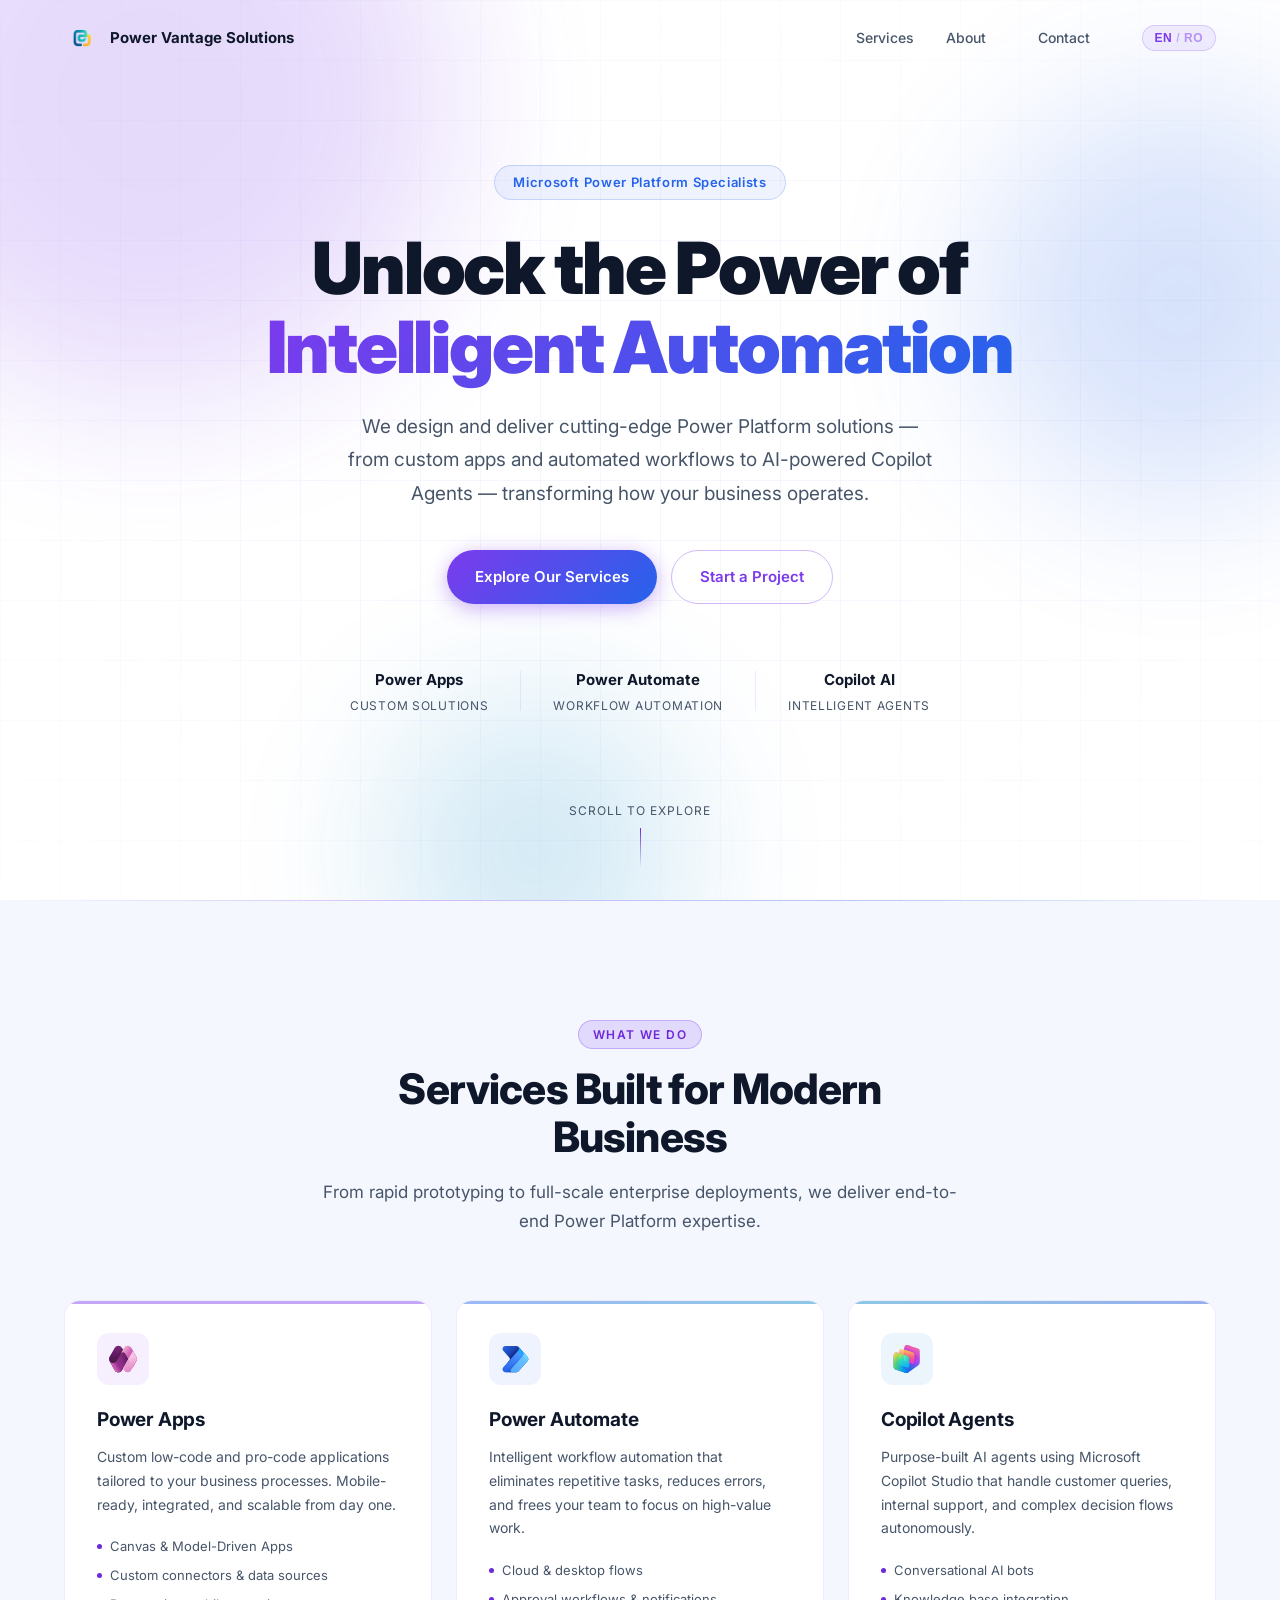
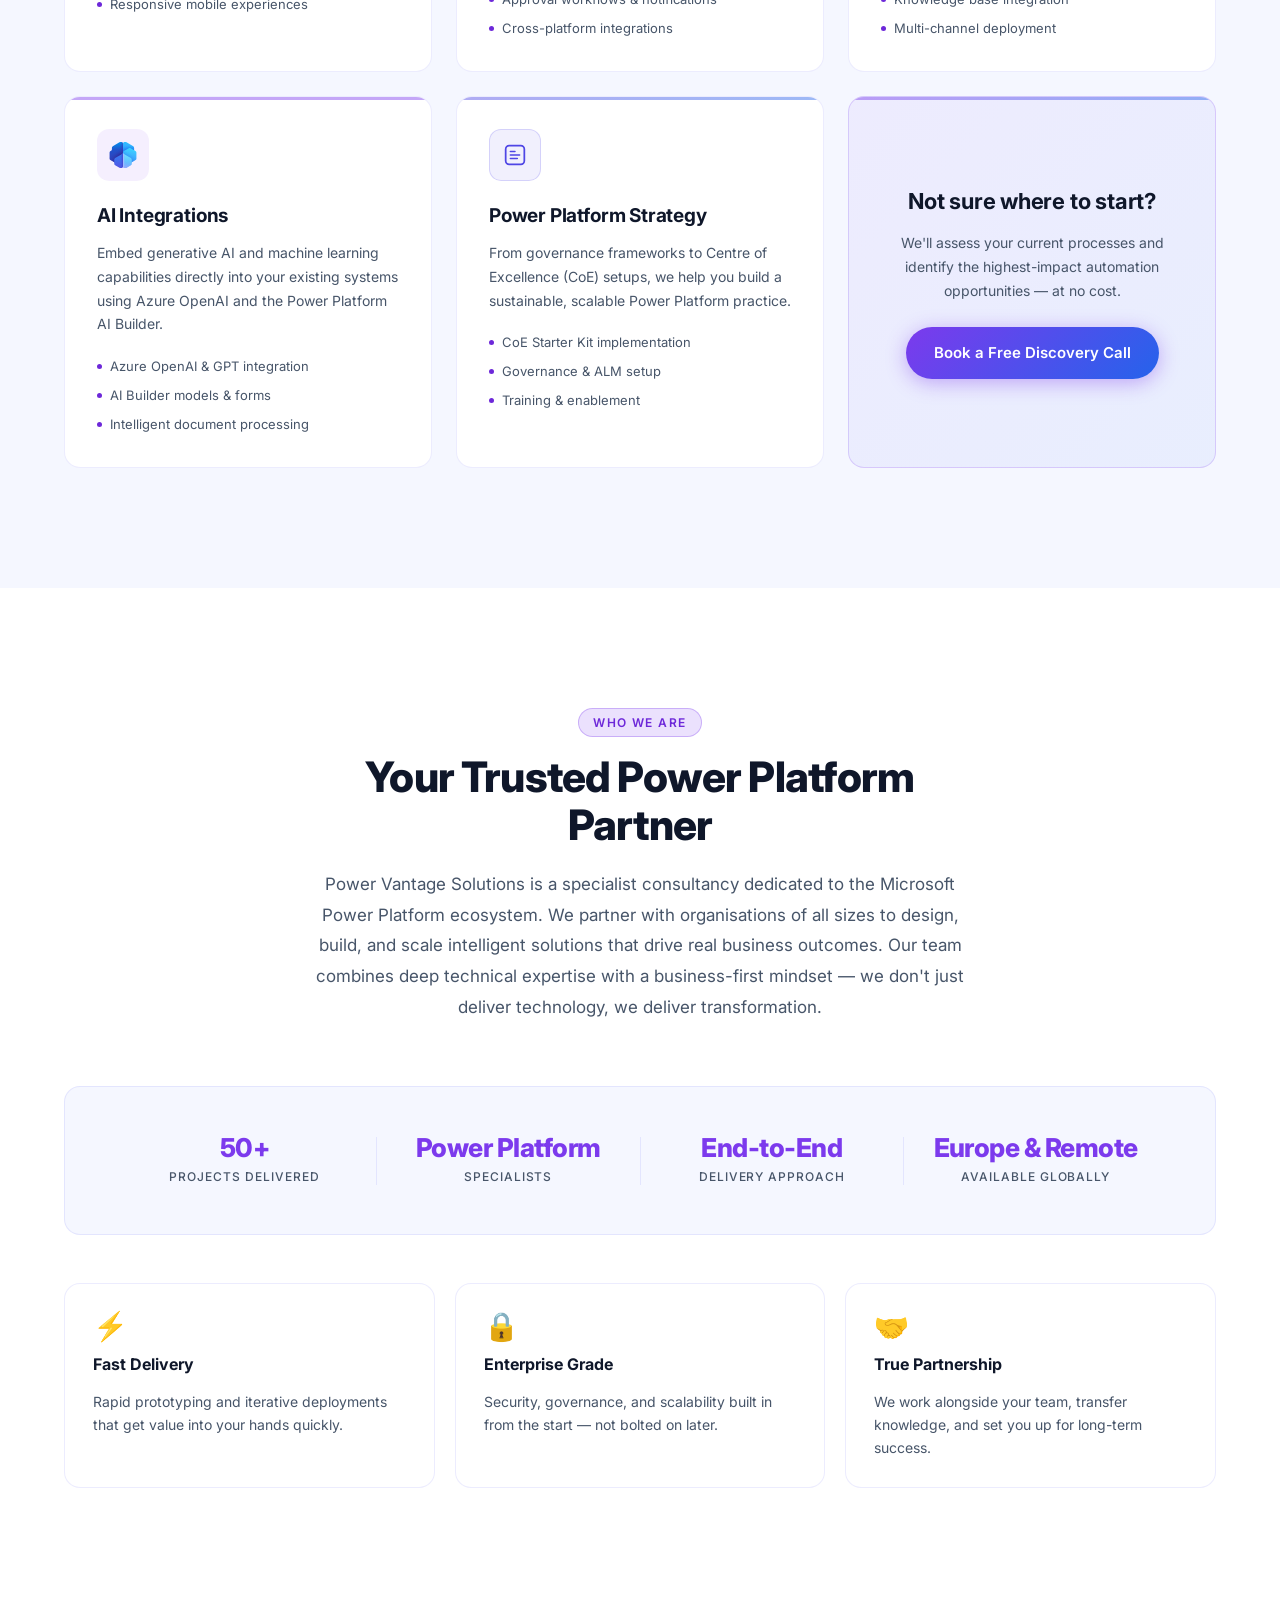
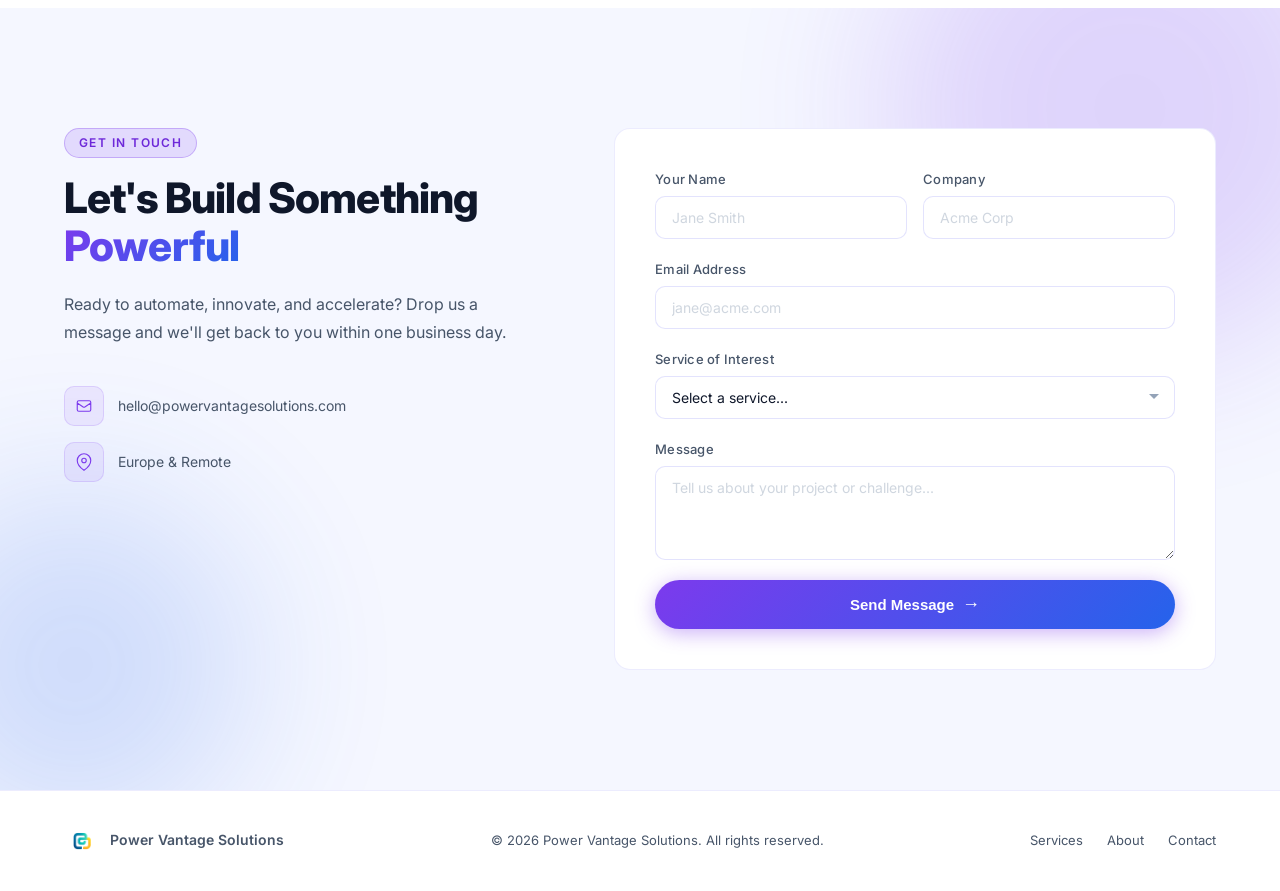
==== index.html @ 41fd384f "SEO Phase 2: Open Graph/Twitter cards, sitemap, robots.txt, security headers - Rewrite <title> to in" ====
<!DOCTYPE html>
<html lang="en">
<head>
  <meta charset="UTF-8" />
  <meta name="viewport" content="width=device-width, initial-scale=1.0" />
  <title>Power Vantage Solutions — Microsoft Power Platform Consultancy</title>
  <meta name="description" content="Power Vantage Solutions is a Microsoft Power Platform consultancy building custom Power Apps, Power Automate workflows, and Copilot Studio AI agents for businesses across Europe and remotely." />
  <link rel="canonical" href="https://powervantagesolutions.com/" />

  <link rel="icon" href="/favicon.ico" sizes="any" />
  <link rel="apple-touch-icon" href="/apple-touch-icon.png" />

  <meta property="og:type" content="website" />
  <meta property="og:site_name" content="Power Vantage Solutions" />
  <meta property="og:url" content="https://powervantagesolutions.com/" />
  <meta property="og:title" content="Power Vantage Solutions — Microsoft Power Platform Consultancy" />
  <meta property="og:description" content="We design and deliver cutting-edge Power Platform solutions — from custom apps and automated workflows to AI-powered Copilot Agents — transforming how your business operates." />
  <meta property="og:image" content="https://powervantagesolutions.com/og-image.png" />
  <meta property="og:image:width" content="512" />
  <meta property="og:image:height" content="512" />
  <meta property="og:locale" content="en_US" />

  <meta name="twitter:card" content="summary" />
  <meta name="twitter:title" content="Power Vantage Solutions — Microsoft Power Platform Consultancy" />
  <meta name="twitter:description" content="We design and deliver cutting-edge Power Platform solutions — from custom apps and automated workflows to AI-powered Copilot Agents — transforming how your business operates." />
  <meta name="twitter:image" content="https://powervantagesolutions.com/og-image.png" />

  <link rel="preconnect" href="https://fonts.googleapis.com" />
  <link rel="preconnect" href="https://fonts.gstatic.com" crossorigin />
  <link href="https://fonts.googleapis.com/css2?family=Inter:wght@400;500;600;700;800;900&display=swap" rel="stylesheet" />
  <link rel="stylesheet" href="style.css?v=3" />

  <script type="application/ld+json">
  {
    "@context": "https://schema.org",
    "@type": "ProfessionalService",
    "name": "Power Vantage Solutions",
    "url": "https://powervantagesolutions.com/",
    "logo": "https://powervantagesolutions.com/logo.png",
    "image": "https://powervantagesolutions.com/logo.png",
    "description": "Power Vantage Solutions is a specialist consultancy dedicated to the Microsoft Power Platform ecosystem, delivering custom Power Apps, Power Automate workflows, Copilot Studio AI agents, and Power Platform governance strategy.",
    "email": "hello@powervantagesolutions.com",
    "areaServed": ["Europe", "Remote"],
    "makesOffer": [
      { "@type": "Offer", "itemOffered": { "@type": "Service", "name": "Power Apps Development" } },
      { "@type": "Offer", "itemOffered": { "@type": "Service", "name": "Power Automate Workflow Automation" } },
      { "@type": "Offer", "itemOffered": { "@type": "Service", "name": "Copilot Studio AI Agents" } },
      { "@type": "Offer", "itemOffered": { "@type": "Service", "name": "AI Integrations" } },
      { "@type": "Offer", "itemOffered": { "@type": "Service", "name": "Power Platform Strategy & Governance" } }
    ]
  }
  </script>
</head>
<body>

  <!-- NAV -->
  <nav class="nav" id="nav">
    <div class="nav-inner">
      <a href="#hero" class="nav-logo">
        <img src="logo.png" alt="Power Vantage Solutions logo" class="nav-logo-img" />
        <span class="logo-text">Power Vantage Solutions</span>
      </a>
      <ul class="nav-links">
        <li><a href="#services" data-i18n="nav.services">Services</a></li>
        <li><a href="#about" data-i18n="nav.about">About</a></li>
        <li><a href="#contact" class="btn btn-sm" data-i18n="nav.contact">Contact</a></li>
        <li>
          <button class="lang-toggle" id="langToggle" onclick="toggleLang()" aria-label="Switch language">
            <span class="lang-active" id="langLabel">EN</span>
            <span class="lang-sep">/</span>
            <span class="lang-other" id="langOther">RO</span>
          </button>
        </li>
      </ul>
      <div class="nav-right-mobile">
        <button class="lang-toggle lang-toggle--mobile" onclick="toggleLang()" aria-label="Switch language">
          <span id="langLabelMobile">EN</span>
        </button>
        <button class="nav-toggle" aria-label="Toggle menu" onclick="toggleMenu()">
          <span></span><span></span><span></span>
        </button>
      </div>
    </div>
    <div class="nav-mobile" id="navMobile">
      <a href="#services" onclick="closeMenu()" data-i18n="nav.services">Services</a>
      <a href="#about" onclick="closeMenu()" data-i18n="nav.about">About</a>
      <a href="#contact" onclick="closeMenu()" data-i18n="nav.contactLong">Get in Touch</a>
    </div>
  </nav>

  <!-- HERO -->
  <section class="hero" id="hero">
    <div class="hero-bg">
      <div class="orb orb-1"></div>
      <div class="orb orb-2"></div>
      <div class="orb orb-3"></div>
      <div class="grid-overlay"></div>
    </div>
    <div class="container hero-content">
      <div class="hero-badge" data-i18n="hero.badge">Microsoft Power Platform Specialists</div>
      <h1 class="hero-title">
        <span data-i18n="hero.title1">Unlock the Power of</span><br />
        <span class="gradient-text" aria-hidden="true" data-i18n="hero.title2">Intelligent Automation</span><span class="sr-only" data-i18n="hero.title2">Intelligent Automation</span>
      </h1>
      <p class="hero-sub" data-i18n="hero.sub">
        We design and deliver cutting-edge Power Platform solutions — from custom apps and automated workflows
        to AI-powered Copilot Agents — transforming how your business operates.
      </p>
      <div class="hero-cta">
        <a href="#services" class="btn btn-primary" data-i18n="hero.cta1">Explore Our Services</a>
        <a href="#contact" class="btn btn-outline" data-i18n="hero.cta2">Start a Project</a>
      </div>
      <div class="hero-stats">
        <div class="stat">
          <span class="stat-num">Power Apps</span>
          <span class="stat-label" data-i18n="hero.stat1">Custom Solutions</span>
        </div>
        <div class="stat-divider"></div>
        <div class="stat">
          <span class="stat-num">Power Automate</span>
          <span class="stat-label" data-i18n="hero.stat2">Workflow Automation</span>
        </div>
        <div class="stat-divider"></div>
        <div class="stat">
          <span class="stat-num">Copilot AI</span>
          <span class="stat-label" data-i18n="hero.stat3">Intelligent Agents</span>
        </div>
      </div>
    </div>
    <div class="hero-scroll-hint">
      <span data-i18n="hero.scroll">Scroll to explore</span>
      <div class="scroll-arrow"></div>
    </div>
  </section>

  <!-- SERVICES -->
  <section class="services" id="services">
    <div class="container">
      <div class="section-header">
        <span class="section-tag" data-i18n="services.tag">What We Do</span>
        <h2 class="section-title" data-i18n="services.title">Services Built for Modern Business</h2>
        <p class="section-sub" data-i18n="services.sub">From rapid prototyping to full-scale enterprise deployments, we deliver end-to-end Power Platform expertise.</p>
      </div>
      <div class="services-grid">

        <div class="service-card" data-color="purple">
          <div class="card-icon card-icon--ms">
            <svg width="96" height="96" viewBox="0 0 96 96" fill="none" xmlns="http://www.w3.org/2000/svg"><g clip-path="url(#cp0_pa)"><g clip-path="url(#cp1_pa)"><path d="M44.1553 9.77196L62.9254 42.6196C64.8305 45.9536 64.8305 50.0464 62.9254 53.3804L44.1553 86.228C38.7808 95.6334 25.219 95.6335 19.8445 86.228L2.2525 55.4421C-0.382637 50.8306 -0.382645 45.1694 2.25249 40.5579L19.8445 9.77196C25.219 0.366551 38.7808 0.366549 44.1553 9.77196Z" fill="url(#pg0_pa)"/><path d="M44.1553 9.77196L62.9254 42.6196C64.8305 45.9536 64.8305 50.0464 62.9254 53.3804L44.1553 86.228C38.7808 95.6334 25.219 95.6335 19.8445 86.228L2.2525 55.4421C-0.382637 50.8306 -0.382645 45.1694 2.25249 40.5579L19.8445 9.77196C25.219 0.366551 38.7808 0.366549 44.1553 9.77196Z" fill="url(#pg1_pa)"/><path d="M65.9999 48L44.1553 86.228C38.7808 95.6334 25.219 95.6334 19.8445 86.228L1.99988 55C7.30568 64.2852 20.6941 64.2852 25.9999 55L47.9999 16.5L65.9999 48Z" fill="url(#pg2_pa)"/><path d="M65.9999 48L44.1553 86.228C38.7808 95.6334 25.219 95.6334 19.8445 86.228L1.99988 55C7.30568 64.2852 20.6941 64.2852 25.9999 55L47.9999 16.5L65.9999 48Z" fill="url(#pg3_pa)"/><path d="M54.9458 28.6554L81.9999 76L93.3881 56.0705C96.2458 51.0696 96.2458 44.9304 93.3881 39.9295L76.1553 9.77196C70.7808 0.366554 57.219 0.366554 51.8445 9.77197L41.0539 28.6554C44.1251 23.2809 51.8747 23.2809 54.9458 28.6554Z" fill="url(#pg4_pa)"/><path d="M54.9458 28.6554L81.9999 76L93.3881 56.0705C96.2458 51.0696 96.2458 44.9304 93.3881 39.9295L76.1553 9.77196C70.7808 0.366554 57.219 0.366554 51.8445 9.77197L41.0539 28.6554C44.1251 23.2809 51.8747 23.2809 54.9458 28.6554Z" fill="url(#pg5_pa)"/><path d="M79.7318 23.9691L47.9999 79.5L51.8445 86.228C57.219 95.6334 70.7808 95.6335 76.1553 86.228L94.0308 54.9459C96.4902 50.6419 96.4902 45.3581 94.0308 41.0541L79.7318 16.0309C81.1372 18.4903 81.1372 21.5096 79.7318 23.9691Z" fill="url(#pg6_pa)"/><path d="M51.8445 86.228L47.9999 79.5L65.9999 48L81.9999 76L76.1553 86.228C70.7808 95.6334 57.219 95.6334 51.8445 86.228Z" fill="url(#pg7_pa)"/></g></g><defs><linearGradient id="pg0_pa" x1="15.9999" y1="60.5" x2="27.9994" y2="5.00001" gradientUnits="userSpaceOnUse"><stop stop-color="#520B56"/><stop offset="1" stop-color="#742774"/></linearGradient><radialGradient id="pg1_pa" cx="0" cy="0" r="1" gradientUnits="userSpaceOnUse" gradientTransform="translate(31.4999 8.00002) rotate(123.811) scale(65.5935 20.3157)"><stop offset="0.512391" stop-color="#4C1E4C" stop-opacity="0"/><stop offset="1" stop-color="#4C1E4C"/></radialGradient><linearGradient id="pg2_pa" x1="11.9999" y1="71" x2="59.4999" y2="41.5" gradientUnits="userSpaceOnUse"><stop stop-color="#D467B9"/><stop offset="0.308079" stop-color="#982F90"/><stop offset="1" stop-color="#742774"/></linearGradient><linearGradient id="pg3_pa" x1="43.9999" y1="53.4998" x2="67.5" y2="50.9998" gradientUnits="userSpaceOnUse"><stop stop-color="#742774" stop-opacity="0"/><stop offset="1" stop-color="#520B56"/></linearGradient><linearGradient id="pg4_pa" x1="42.9999" y1="29" x2="82.4999" y2="56" gradientUnits="userSpaceOnUse"><stop stop-color="#E9A1CB"/><stop offset="0.40829" stop-color="#D467B9"/><stop offset="1" stop-color="#BB35A4"/></linearGradient><linearGradient id="pg5_pa" x1="67.4999" y1="23.5" x2="80.9999" y2="26.5" gradientUnits="userSpaceOnUse"><stop stop-color="#E48CC7" stop-opacity="0"/><stop offset="1" stop-color="#BB35A4"/></linearGradient><linearGradient id="pg6_pa" x1="89.2565" y1="77.1621" x2="76.4515" y2="41.3836" gradientUnits="userSpaceOnUse"><stop stop-color="#E48CC7"/><stop offset="1" stop-color="#F7C4E2"/></linearGradient><linearGradient id="pg7_pa" x1="75.1999" y1="77.5801" x2="54.869" y2="32.0777" gradientUnits="userSpaceOnUse"><stop stop-color="#E48CC7" stop-opacity="0"/><stop offset="0.67724" stop-color="#D467B9" stop-opacity="0.5"/><stop offset="1" stop-color="#BB35A4"/></linearGradient><clipPath id="cp0_pa"><rect width="96" height="96" fill="white"/></clipPath><clipPath id="cp1_pa"><rect width="96" height="96" fill="white"/></clipPath></defs></svg>
          </div>
          <h3>Power Apps</h3>
          <p data-i18n="services.apps.desc">Custom low-code and pro-code applications tailored to your business processes. Mobile-ready, integrated, and scalable from day one.</p>
          <ul class="card-features">
            <li data-i18n="services.apps.f1">Canvas &amp; Model-Driven Apps</li>
            <li data-i18n="services.apps.f2">Custom connectors &amp; data sources</li>
            <li data-i18n="services.apps.f3">Responsive mobile experiences</li>
          </ul>
        </div>

        <div class="service-card" data-color="blue">
          <div class="card-icon card-icon--ms">
            <svg width="96" height="96" viewBox="0 0 96 96" fill="none" xmlns="http://www.w3.org/2000/svg"><g clip-path="url(#cp0_paut)"><g clip-path="url(#cp1_paut)"><path d="M52.5093 3C55.3657 3 58.0858 4.22148 59.9834 6.35636L82.6577 31.8649C88.9106 38.8995 85.0005 50.0661 75.7251 51.6632L21.5 61L28.2997 53.3134C30.9819 50.2813 30.9765 45.7235 28.287 42.6979L7.79435 19.6436C2.06189 13.1946 6.63995 3 15.2684 3H52.5093Z" fill="url(#pg0_paut)"/><path d="M15.2684 93C6.63995 93 2.0619 82.8054 7.79436 76.3563L59.0945 18.6436C62.4624 14.8548 62.4624 9.14522 59.0945 5.35636L57 3L91.0945 41.3564C94.4624 45.1453 94.4624 50.8548 91.0945 54.6437L59.9834 89.6436C58.0858 91.7785 55.3657 93 52.5093 93H15.2684Z" fill="url(#pg1_paut)"/><path d="M15.2684 93C6.63995 93 2.0619 82.8054 7.79436 76.3563L59.0945 18.6436C62.4624 14.8548 62.4624 9.14522 59.0945 5.35636L57 3L91.0945 41.3564C94.4624 45.1453 94.4624 50.8548 91.0945 54.6437L59.9834 89.6436C58.0858 91.7785 55.3657 93 52.5093 93H15.2684Z" fill="url(#pg2_paut)"/><path d="M38.3611 93C33.184 93 30.4371 86.8833 33.8766 83.0139L75.0945 36.6436C78.4624 32.8548 78.4624 27.1452 75.0945 23.3563L71 18.75L91.0945 41.3563C94.4624 45.1452 94.4624 50.8547 91.0946 54.6436L59.9834 89.6437C58.0858 91.7785 55.3657 93 52.5093 93H38.3611Z" fill="url(#pg3_paut)"/></g></g><defs><linearGradient id="pg0_paut" x1="48" y1="31.5" x2="14" y2="-2.50001" gradientUnits="userSpaceOnUse"><stop stop-color="#102784"/><stop offset="0.274053" stop-color="#1B44B1"/><stop offset="1" stop-color="#2764E7"/></linearGradient><linearGradient id="pg1_paut" x1="76.5" y1="25" x2="11.5" y2="91.5" gradientUnits="userSpaceOnUse"><stop stop-color="#0FAFFF"/><stop offset="0.177827" stop-color="#4894FE"/><stop offset="1" stop-color="#2764E7"/></linearGradient><linearGradient id="pg2_paut" x1="28.5" y1="72" x2="38.5" y2="83.5" gradientUnits="userSpaceOnUse"><stop stop-color="#2764E7" stop-opacity="0"/><stop offset="1" stop-color="#2052CB"/></linearGradient><linearGradient id="pg3_paut" x1="89" y1="38.5" x2="43" y2="90.5" gradientUnits="userSpaceOnUse"><stop stop-color="#6CE0FF"/><stop offset="0.211723" stop-color="#66C0FF"/><stop offset="1" stop-color="#58AAFE"/></linearGradient><clipPath id="cp0_paut"><rect width="96" height="96" fill="white"/></clipPath><clipPath id="cp1_paut"><rect width="96" height="96" fill="white"/></clipPath></defs></svg>
          </div>
          <h3>Power Automate</h3>
          <p data-i18n="services.automate.desc">Intelligent workflow automation that eliminates repetitive tasks, reduces errors, and frees your team to focus on high-value work.</p>
          <ul class="card-features">
            <li data-i18n="services.automate.f1">Cloud &amp; desktop flows</li>
            <li data-i18n="services.automate.f2">Approval workflows &amp; notifications</li>
            <li data-i18n="services.automate.f3">Cross-platform integrations</li>
          </ul>
        </div>

        <div class="service-card" data-color="teal">
          <div class="card-icon card-icon--ms">
            <svg width="96" height="96" viewBox="0 0 96 96" fill="none" xmlns="http://www.w3.org/2000/svg"><path d="M64.3242 4.77449C52.3121 0.77044 46.3052-1.23042 42.1523 1.76277C38.0001 4.75619 38 11.0874 38 23.7491V33.9991L28.3242 30.7745C16.3121 26.7705 10.3052 24.7696 6.15234 27.7628C1.99998 30.7562 2 37.0874 2 49.7491V67.585C2 74.5417 1.9996 78.0209 3.88672 80.6397C5.7743 83.2586 9.07559 84.3596 15.6758 86.5596L20.002 87.9991L20 88.0011L33.8906 92.63C41.0527 95.0173 44.634 96.2117 48.2168 95.6612C51.7998 95.1105 54.8577 92.8959 60.9727 88.4678L79.5957 74.9835C84.6242 71.3421 87.5709 69.2032 89.3691 66.7569C89.551 66.5194 89.7213 66.2697 89.8789 66.005C90.0501 65.7303 90.212 65.4518 90.3594 65.1632C91.9996 61.9502 92 58.1948 92 50.6846V28.4151C92 21.4583 92.0007 17.9792 90.1133 15.3604C88.2257 12.7416 84.9244 11.6425 78.3242 9.44246L64.3242 4.77449Z" fill="url(#pg0_cs)"/><path d="M64.3242 4.77449C52.3121 0.77044 46.3052-1.23042 42.1523 1.76277C38.0001 4.75619 38 11.0874 38 23.7491V33.9991L28.3242 30.7745C16.3121 26.7705 10.3052 24.7696 6.15234 27.7628C1.99998 30.7562 2 37.0874 2 49.7491V67.585C2 74.5417 1.9996 78.0209 3.88672 80.6397C5.7743 83.2586 9.07559 84.3596 15.6758 86.5596L20.002 87.9991L20 88.0011L33.8906 92.63C41.0527 95.0173 44.634 96.2117 48.2168 95.6612C51.7998 95.1105 54.8577 92.8959 60.9727 88.4678L79.5957 74.9835C84.6242 71.3421 87.5709 69.2032 89.3691 66.7569C89.551 66.5194 89.7213 66.2697 89.8789 66.005C90.0501 65.7303 90.212 65.4518 90.3594 65.1632C91.9996 61.9502 92 58.1948 92 50.6846V28.4151C92 21.4583 92.0007 17.9792 90.1133 15.3604C88.2257 12.7416 84.9244 11.6425 78.3242 9.44246L64.3242 4.77449Z" fill="url(#pg1_cs)"/><path d="M64.3242 4.77449C52.3121 0.77044 46.3052-1.23042 42.1523 1.76277C38.0001 4.75619 38 11.0874 38 23.7491V33.9991L28.3242 30.7745C16.3121 26.7705 10.3052 24.7696 6.15234 27.7628C1.99998 30.7562 2 37.0874 2 49.7491V67.585C2 74.5417 1.9996 78.0209 3.88672 80.6397C5.7743 83.2586 9.07559 84.3596 15.6758 86.5596L20.002 87.9991L20 88.0011L33.8906 92.63C41.0527 95.0173 44.634 96.2117 48.2168 95.6612C51.7998 95.1105 54.8577 92.8959 60.9727 88.4678L79.5957 74.9835C84.6242 71.3421 87.5709 69.2032 89.3691 66.7569C89.551 66.5194 89.7213 66.2697 89.8789 66.005C90.0501 65.7303 90.212 65.4518 90.3594 65.1632C91.9996 61.9502 92 58.1948 92 50.6846V28.4151C92 21.4583 92.0007 17.9792 90.1133 15.3604C88.2257 12.7416 84.9244 11.6425 78.3242 9.44246L64.3242 4.77449Z" fill="url(#pg2_cs)"/><path d="M56 54.4151C56 47.4579 56 43.9793 54.1124 41.3604C52.2248 38.7415 48.9247 37.6415 42.3246 35.4414L28.3246 30.7748C16.312 26.7706 10.3058 24.7685 6.1529 27.7617C2 30.755 2 37.0861 2 49.7484V67.5847C2 74.5419 2 78.0206 3.88758 80.6394C5.77516 83.2583 9.07525 84.3583 15.6754 86.5584L29.6754 91.2251C41.688 95.2292 47.6942 97.2313 51.8471 94.2381C56 91.2448 56 84.9137 56 72.2514V54.4151Z" fill="url(#pg3_cs)"/><path d="M56 54.4151C56 47.4579 56 43.9793 54.1124 41.3604C52.2248 38.7415 48.9247 37.6415 42.3246 35.4414L28.3246 30.7748C16.312 26.7706 10.3058 24.7685 6.1529 27.7617C2 30.755 2 37.0861 2 49.7484V67.5847C2 74.5419 2 78.0206 3.88758 80.6394C5.77516 83.2583 9.07525 84.3583 15.6754 86.5584L29.6754 91.2251C41.688 95.2292 47.6942 97.2313 51.8471 94.2381C56 91.2448 56 84.9137 56 72.2514V54.4151Z" fill="url(#pg4_cs)"/><path d="M92 50.6846C92 58.1947 91.9996 61.9501 90.3594 65.1631C90.212 65.4517 90.0501 65.7302 89.8789 66.0049C89.7213 66.2696 89.551 66.5193 89.3691 66.7568C87.5709 69.2031 84.6242 71.3421 79.5957 74.9834L60.9727 88.4678C54.8577 92.8959 51.7998 95.1105 48.2168 95.6611C44.634 96.2116 41.0527 95.0172 33.8906 92.6299L25.2158 89.7393L20 88L20.002 87.999L16.7822 86.9277L15.2217 86.4072C8.92337 84.3067 5.73047 83.1977 3.88672 80.6396C1.99964 78.0208 2 74.5416 2 67.585V49.749C2 48.4323 2.00119 47.1841 2.00586 46.001L56 61.501L92 35.001V50.6846Z" fill="url(#pg5_cs)"/><path d="M38.0742 15.1036C31.3033 13.0668 27.2217 12.5497 24.1523 14.7618C21.0793 16.9767 20.281 21.0195 20.0732 28.1026C22.4635 28.8216 25.1889 29.7306 28.3232 30.7754L37.999 34V23.7491C37.999 20.4569 38.0012 17.5925 38.0742 15.1036Z" fill="url(#pg6_cs)"/><path d="M38.0742 15.1036C31.3033 13.0668 27.2217 12.5497 24.1523 14.7618C21.0793 16.9767 20.281 21.0195 20.0732 28.1026C22.4635 28.8216 25.1889 29.7306 28.3232 30.7754L37.999 34V23.7491C37.999 20.4569 38.0012 17.5925 38.0742 15.1036Z" fill="url(#pg7_cs)" fill-opacity="0.7"/><path d="M38.0742 15.1035C38.0012 17.5922 38 20.4561 38 23.748V41.585C38 48.5419 38.0002 52.0208 39.8877 54.6396C41.7753 57.2583 45.0758 58.3586 51.6758 60.5586L56 62C64.0027 64.6676 68.0041 66.0014 70.84 64.1408C71.0112 64.0284 71.1774 63.9086 71.3381 63.7817C74 61.6798 74 57.462 74 49.0263V41.415C74 34.4579 73.9999 30.9792 72.1123 28.3604C70.2247 25.7416 66.9243 24.6414 60.3242 22.4414L46.3242 17.7744C43.1901 16.7297 40.4644 15.8225 38.0742 15.1035Z" fill="url(#pg8_cs)"/><path d="M38.0742 15.1035C38.0012 17.5922 38 20.4561 38 23.748V41.585C38 48.5419 38.0002 52.0208 39.8877 54.6396C41.7753 57.2583 45.0758 58.3586 51.6758 60.5586L56 62C64.0027 64.6676 68.0041 66.0014 70.84 64.1408C71.0112 64.0284 71.1774 63.9086 71.3381 63.7817C74 61.6798 74 57.462 74 49.0263V41.415C74 34.4579 73.9999 30.9792 72.1123 28.3604C70.2247 25.7416 66.9243 24.6414 60.3242 22.4414L46.3242 17.7744C43.1901 16.7297 40.4644 15.8225 38.0742 15.1035Z" fill="url(#pg9_cs)"/><path d="M20.0742 28.1035C20.0012 30.5922 20 33.4561 20 36.748V54.585C20 61.5421 20.0001 65.0208 21.8877 67.6396C23.7753 70.2584 27.0757 71.3586 33.6758 73.5586L37.975 74.9917C46.0014 77.6671 50.0146 79.0049 52.855 77.1309C53.0159 77.0247 53.1724 76.9119 53.324 76.7928C56 74.6909 56 70.4606 56 62V54.415C56 47.4579 55.9999 43.9792 54.1123 41.3604C52.2247 38.7416 48.9243 37.6414 42.3242 35.4414L28.3242 30.7744C25.1901 29.7297 22.4644 28.8225 20.0742 28.1035Z" fill="url(#pg10_cs)"/><path d="M38 41.585C38 48.5422 38.0001 52.0208 39.8877 54.6397C41.7753 57.2585 45.0756 58.3585 51.6758 60.5586L56 62V54.415C56 47.4581 55.9998 43.9792 54.1123 41.3604C52.2247 38.7417 48.9242 37.6414 42.3242 35.4414L38 34V41.585Z" fill="url(#pg11_cs)"/><defs><linearGradient id="pg0_cs" x1="53.5" y1="77" x2="80.9999" y2="9.99998" gradientUnits="userSpaceOnUse"><stop stop-color="#2764E7"/><stop offset="0.307475" stop-color="#8B52F4"/><stop offset="0.544627" stop-color="#BB45EA"/><stop offset="0.803866" stop-color="#DB56C6"/><stop offset="1" stop-color="#F462AB"/></linearGradient><radialGradient id="pg1_cs" cx="0" cy="0" r="1" gradientUnits="userSpaceOnUse" gradientTransform="translate(52.5 45) rotate(43.8065) scale(33.9485 21.4653)"><stop offset="0.549399" stop-color="#5B2AB5"/><stop offset="1" stop-color="#A931D8" stop-opacity="0"/></radialGradient><radialGradient id="pg2_cs" cx="0" cy="0" r="1" gradientUnits="userSpaceOnUse" gradientTransform="translate(44 34) rotate(17.7004) scale(49.3356 24.5964)"><stop offset="0.527929" stop-color="#9529C2"/><stop offset="1" stop-color="#DD3CE2" stop-opacity="0"/></radialGradient><radialGradient id="pg3_cs" cx="0" cy="0" r="1" gradientUnits="userSpaceOnUse" gradientTransform="translate(61.3922 89.3373) rotate(-124.89) scale(82.0935 82.0935)"><stop stop-color="#2764E7"/><stop offset="0.225228" stop-color="#0094F0"/><stop offset="0.443437" stop-color="#19B2CE"/><stop offset="0.6999" stop-color="#52D17C"/><stop offset="1" stop-color="#FFD638"/></radialGradient><linearGradient id="pg4_cs" x1="19.5444" y1="82.7096" x2="53.8452" y2="82.7096" gradientUnits="userSpaceOnUse"><stop stop-color="#16BBDA" stop-opacity="0"/><stop offset="0.535279" stop-color="#0094F0"/><stop offset="1" stop-color="#2764E7"/></linearGradient><radialGradient id="pg5_cs" cx="0" cy="0" r="1" gradientTransform="matrix(23 12.9998 8.90874 -13.0499 43 67.9995)" gradientUnits="userSpaceOnUse"><stop stop-color="#1B44B1"/><stop offset="1" stop-color="#367AF2" stop-opacity="0"/></radialGradient><linearGradient id="pg6_cs" x1="33.5" y1="32.5" x2="34" y2="13" gradientUnits="userSpaceOnUse"><stop stop-color="#FF9C70"/><stop offset="1" stop-color="#FFD394"/></linearGradient><linearGradient id="pg7_cs" x1="28.5" y1="24.5" x2="26.5" y2="33" gradientUnits="userSpaceOnUse"><stop stop-color="#FFB357" stop-opacity="0"/><stop offset="1" stop-color="#F24A9D"/></linearGradient><linearGradient id="pg8_cs" x1="58" y1="20" x2="58.5" y2="64.5" gradientUnits="userSpaceOnUse"><stop stop-color="#FFB357"/><stop offset="0.380259" stop-color="#FB6F7B"/><stop offset="0.659779" stop-color="#F24A9D"/><stop offset="1" stop-color="#DD3CE2"/></linearGradient><radialGradient id="pg9_cs" cx="0" cy="0" r="1" gradientUnits="userSpaceOnUse" gradientTransform="translate(40 54) rotate(12.702) scale(24.0895 24.0895)"><stop offset="0.567938" stop-color="#D7257D"/><stop offset="1" stop-color="#F462AB" stop-opacity="0"/></radialGradient><linearGradient id="pg10_cs" x1="50.03" y1="77.3707" x2="20" y2="25.6869" gradientUnits="userSpaceOnUse"><stop stop-color="#0FAFFF"/><stop offset="0.54828" stop-color="#2BDABE"/><stop offset="0.765945" stop-color="#88E06C"/><stop offset="1" stop-color="#FFD638"/></linearGradient><linearGradient id="pg11_cs" x1="36" y1="44.5" x2="53" y2="50.5" gradientUnits="userSpaceOnUse"><stop stop-color="#76EB95"/><stop offset="1" stop-color="#3BD5FF" stop-opacity="0"/></linearGradient></defs></svg>
          </div>
          <h3>Copilot Agents</h3>
          <p data-i18n="services.copilot.desc">Purpose-built AI agents using Microsoft Copilot Studio that handle customer queries, internal support, and complex decision flows autonomously.</p>
          <ul class="card-features">
            <li data-i18n="services.copilot.f1">Conversational AI bots</li>
            <li data-i18n="services.copilot.f2">Knowledge base integration</li>
            <li data-i18n="services.copilot.f3">Multi-channel deployment</li>
          </ul>
        </div>

        <div class="service-card" data-color="violet">
          <div class="card-icon card-icon--ms">
            <svg width="96" height="96" viewBox="0 0 96 96" fill="none" xmlns="http://www.w3.org/2000/svg"><g clip-path="url(#cp0_ai)"><g clip-path="url(#cp1_ai)"><path d="M45.164 4.67694C42.2697 3.01874 38.7133 3.01874 35.819 4.67694L13.0004 17.7501C11.1342 18.8193 9.98304 20.8055 9.98304 22.9562V28.168C9.98304 30.3188 8.83188 32.305 6.96572 33.3741L5.01732 34.4904C3.15116 35.5596 2 37.5458 2 39.6965V60.0815C2 62.2399 3.15931 64.2319 5.03595 65.2982L36.049 82.9192C41.3822 85.9494 48.0011 82.0973 48.001 75.9634L48 9.57021C48 7.54871 46.918 5.68185 45.164 4.67694Z" fill="url(#pg0_ai)"/><path d="M45.164 4.67694C42.2697 3.01874 38.7133 3.01874 35.819 4.67694L13.0004 17.7501C11.1342 18.8193 9.98304 20.8055 9.98304 22.9562V28.168C9.98304 30.3188 8.83188 32.305 6.96572 33.3741L5.01732 34.4904C3.15116 35.5596 2 37.5458 2 39.6965V60.0815C2 62.2399 3.15931 64.2319 5.03595 65.2982L36.049 82.9192C41.3822 85.9494 48.0011 82.0973 48.001 75.9634L48 9.57021C48 7.54871 46.918 5.68185 45.164 4.67694Z" fill="url(#pg1_ai)"/><path d="M45.164 4.67694C42.2697 3.01874 38.7133 3.01874 35.819 4.67694L13.0004 17.7501C11.1342 18.8193 9.98304 20.8055 9.98304 22.9562V28.168C9.98304 30.3188 8.83188 32.305 6.96572 33.3741L5.01732 34.4904C3.15116 35.5596 2 37.5458 2 39.6965V60.0815C2 62.2399 3.15931 64.2319 5.03595 65.2982L36.049 82.9192C41.3822 85.9494 48.0011 82.0973 48.001 75.9634L48 9.57021C48 7.54871 46.918 5.68185 45.164 4.67694Z" fill="url(#pg2_ai)"/><path d="M48.0001 39.7234C48.0001 41.8824 46.8401 43.8749 44.9626 44.941L21.0447 58.5213C19.1634 59.5895 18.0028 61.5877 18.0072 63.7511L18.0353 77.6583C18.0396 79.8047 19.1902 81.7853 21.0526 82.8523L35.8498 91.3299C38.7364 92.9837 42.2832 92.9841 45.1701 91.3308C46.9204 90.3285 48.0001 88.4659 48.0001 86.449V30V39.7234Z" fill="url(#pg3_ai)"/><path d="M48.0001 39.7234C48.0001 41.8824 46.8401 43.8749 44.9626 44.941L21.0447 58.5213C19.1634 59.5895 18.0028 61.5877 18.0072 63.7511L18.0353 77.6583C18.0396 79.8047 19.1902 81.7853 21.0526 82.8523L35.8498 91.3299C38.7364 92.9837 42.2832 92.9841 45.1701 91.3308C46.9204 90.3285 48.0001 88.4659 48.0001 86.449V30V39.7234Z" fill="url(#pg4_ai)"/><path d="M86.0171 22.9562C86.0171 20.8055 84.8659 18.8193 82.9998 17.7501L60.181 4.67692C57.2868 3.01873 53.7304 3.01874 50.8362 4.67692C49.0821 5.68184 48.0001 7.54872 48.0001 9.57024V72.6983L52.5259 75.2912C54.3735 76.3497 56.6437 76.3497 58.4913 75.2912L82.9998 61.2499C84.8659 60.1807 86.0171 58.1945 86.0171 56.0438V22.9562Z" fill="url(#pg5_ai)"/><path d="M86.0171 22.9562C86.0171 20.8055 84.8659 18.8193 82.9998 17.7501L60.181 4.67692C57.2868 3.01873 53.7304 3.01874 50.8362 4.67692C49.0821 5.68184 48.0001 7.54872 48.0001 9.57024V72.6983L52.5259 75.2912C54.3735 76.3497 56.6437 76.3497 58.4913 75.2912L82.9998 61.2499C84.8659 60.1807 86.0171 58.1945 86.0171 56.0438V22.9562Z" fill="url(#pg6_ai)"/><path d="M68.0175 24.7503C69.865 23.6918 72.1352 23.6918 73.9828 24.7503L90.9828 34.4899C92.849 35.5591 94.0001 37.5453 94.0001 39.696V60.0953C94.0001 62.2461 92.849 64.2323 90.9828 65.3014L71.0001 76.7498L48.0001 63.5728V39.696C48.0001 37.5453 49.1513 35.5591 51.0174 34.4899L68.0175 24.7503Z" fill="url(#pg7_ai)"/><path d="M68.0175 24.7503C69.865 23.6918 72.1352 23.6918 73.9828 24.7503L90.9828 34.4899C92.849 35.5591 94.0001 37.5453 94.0001 39.696V60.0953C94.0001 62.2461 92.849 64.2323 90.9828 65.3014L71.0001 76.7498L48.0001 63.5728V39.696C48.0001 37.5453 49.1513 35.5591 51.0174 34.4899L68.0175 24.7503Z" fill="url(#pg8_ai)"/><path d="M47.9987 39.723C47.9987 41.8821 49.1587 43.8747 51.0362 44.9407L74.9551 58.521C76.8365 59.5892 77.9971 61.5876 77.9926 63.7511L77.9637 77.6583C77.9593 79.8046 76.8087 81.785 74.9464 82.852L60.1489 91.3297C57.2623 92.9835 53.7156 92.9838 50.8286 91.3306C49.0784 90.3283 47.9987 88.4657 47.9987 86.4488V33V39.723Z" fill="url(#pg9_ai)"/><path d="M47.9987 39.723C47.9987 41.8821 49.1587 43.8747 51.0362 44.9407L74.9551 58.521C76.8365 59.5892 77.9971 61.5876 77.9926 63.7511L77.9637 77.6583C77.9593 79.8046 76.8087 81.785 74.9464 82.852L60.1489 91.3297C57.2623 92.9835 53.7156 92.9838 50.8286 91.3306C49.0784 90.3283 47.9987 88.4657 47.9987 86.4488V33V39.723Z" fill="url(#pg10_ai)"/><path d="M47.9987 39.723C47.9987 41.8821 49.1587 43.8747 51.0362 44.9407L74.9551 58.521C76.8365 59.5892 77.9971 61.5876 77.9926 63.7511L77.9637 77.6583C77.9593 79.8046 76.8087 81.785 74.9464 82.852L60.1489 91.3297C57.2623 92.9835 53.7156 92.9838 50.8286 91.3306C49.0784 90.3283 47.9987 88.4657 47.9987 86.4488V33V39.723Z" fill="url(#pg11_ai)"/></g></g><defs><linearGradient id="pg0_ai" x1="37" y1="78" x2="31" y2="1.99999" gradientUnits="userSpaceOnUse"><stop stop-color="#3D35B1"/><stop offset="0.635285" stop-color="#2052CB"/><stop offset="1" stop-color="#0094F0"/></linearGradient><linearGradient id="pg1_ai" x1="33.5" y1="29.5" x2="48" y2="33" gradientUnits="userSpaceOnUse"><stop stop-color="#2052CB" stop-opacity="0"/><stop offset="1" stop-color="#3D35B1"/></linearGradient><radialGradient id="pg2_ai" cx="0" cy="0" r="1" gradientUnits="userSpaceOnUse" gradientTransform="translate(43 59.5) rotate(147.995) scale(56.6039 33.2324)"><stop offset="0.357677" stop-color="#312A9A"/><stop offset="1" stop-color="#2052CB" stop-opacity="0"/></radialGradient><linearGradient id="pg3_ai" x1="41.5001" y1="94" x2="35.3404" y2="50.0224" gradientUnits="userSpaceOnUse"><stop stop-color="#5750E2"/><stop offset="1" stop-color="#367AF2"/></linearGradient><linearGradient id="pg4_ai" x1="38.5001" y1="73" x2="48.0001" y2="73" gradientUnits="userSpaceOnUse"><stop stop-color="#2764E7" stop-opacity="0"/><stop offset="1" stop-color="#4A43CB"/></linearGradient><linearGradient id="pg5_ai" x1="69.0001" y1="2" x2="61.5001" y2="41" gradientUnits="userSpaceOnUse"><stop stop-color="#29C3FF"/><stop offset="1" stop-color="#4894FE"/></linearGradient><radialGradient id="pg6_ai" cx="0" cy="0" r="1" gradientUnits="userSpaceOnUse" gradientTransform="translate(72.5001 39) rotate(-90) scale(25.5 51.9104)"><stop offset="0.293088" stop-color="#2764E7"/><stop offset="1" stop-color="#0FAFFF" stop-opacity="0"/></radialGradient><linearGradient id="pg7_ai" x1="74.0001" y1="25.4996" x2="66.0001" y2="71.4996" gradientUnits="userSpaceOnUse"><stop stop-color="#3BD5FF"/><stop offset="1" stop-color="#4894FE"/></linearGradient><radialGradient id="pg8_ai" cx="0" cy="0" r="1" gradientUnits="userSpaceOnUse" gradientTransform="translate(56.0001 54.4996) rotate(-58.2986) scale(19.9812 82.6434)"><stop stop-color="#367AF2"/><stop offset="1" stop-color="#29C3FF" stop-opacity="0"/></radialGradient><linearGradient id="pg9_ai" x1="60.0001" y1="47.5" x2="58.3868" y2="94.1345" gradientUnits="userSpaceOnUse"><stop stop-color="#6CE0FF"/><stop offset="1" stop-color="#58AAFE"/></linearGradient><linearGradient id="pg10_ai" x1="59.0001" y1="63" x2="52.0001" y2="94" gradientUnits="userSpaceOnUse"><stop stop-color="#66C0FF" stop-opacity="0"/><stop offset="1" stop-color="#A3A3FF"/></linearGradient><linearGradient id="pg11_ai" x1="56.5001" y1="71" x2="48.0001" y2="71" gradientUnits="userSpaceOnUse"><stop stop-color="#66C0FF" stop-opacity="0"/><stop offset="1" stop-color="#BABAFF"/></linearGradient><clipPath id="cp0_ai"><rect width="96" height="96" fill="white"/></clipPath><clipPath id="cp1_ai"><rect width="96" height="96" fill="white"/></clipPath></defs></svg>
          </div>
          <h3 data-i18n="services.ai.title">AI Integrations</h3>
          <p data-i18n="services.ai.desc">Embed generative AI and machine learning capabilities directly into your existing systems using Azure OpenAI and the Power Platform AI Builder.</p>
          <ul class="card-features">
            <li data-i18n="services.ai.f1">Azure OpenAI &amp; GPT integration</li>
            <li data-i18n="services.ai.f2">AI Builder models &amp; forms</li>
            <li data-i18n="services.ai.f3">Intelligent document processing</li>
          </ul>
        </div>

        <div class="service-card" data-color="indigo">
          <div class="card-icon">
            <svg viewBox="0 0 48 48" fill="none" xmlns="http://www.w3.org/2000/svg">
              <rect x="8" y="8" width="32" height="32" rx="6" stroke="currentColor" stroke-width="3"/>
              <path d="M16 24H32M16 18H24M16 30H28" stroke="currentColor" stroke-width="2.5" stroke-linecap="round"/>
            </svg>
          </div>
          <h3 data-i18n="services.strategy.title">Power Platform Strategy</h3>
          <p data-i18n="services.strategy.desc">From governance frameworks to Centre of Excellence (CoE) setups, we help you build a sustainable, scalable Power Platform practice.</p>
          <ul class="card-features">
            <li data-i18n="services.strategy.f1">CoE Starter Kit implementation</li>
            <li data-i18n="services.strategy.f2">Governance &amp; ALM setup</li>
            <li data-i18n="services.strategy.f3">Training &amp; enablement</li>
          </ul>
        </div>

        <div class="service-card service-card--cta" data-color="gradient">
          <div class="card-cta-content">
            <h3 data-i18n="services.cta.title">Not sure where to start?</h3>
            <p data-i18n="services.cta.desc">We'll assess your current processes and identify the highest-impact automation opportunities — at no cost.</p>
            <a href="#contact" class="btn btn-primary" data-i18n="services.cta.btn">Book a Free Discovery Call</a>
          </div>
        </div>

      </div>
    </div>
  </section>

  <!-- ABOUT -->
  <section class="about" id="about">
    <div class="container">
      <div class="about-header">
        <span class="section-tag" data-i18n="about.tag">Who We Are</span>
        <h2 class="section-title" data-i18n="about.title">Your Trusted Power Platform Partner</h2>
        <p class="about-lead" data-i18n="about.lead">Power Vantage Solutions is a specialist consultancy dedicated to the Microsoft Power Platform ecosystem. We partner with organisations of all sizes to design, build, and scale intelligent solutions that drive real business outcomes. Our team combines deep technical expertise with a business-first mindset — we don't just deliver technology, we deliver transformation.</p>
      </div>
      <div class="about-stats">
        <div class="about-stat">
          <span class="about-stat-num">50+</span>
          <span class="about-stat-label" data-i18n="about.stat1">Projects Delivered</span>
        </div>
        <div class="about-stat-divider"></div>
        <div class="about-stat">
          <span class="about-stat-num">Power Platform</span>
          <span class="about-stat-label" data-i18n="about.stat2">Specialists</span>
        </div>
        <div class="about-stat-divider"></div>
        <div class="about-stat">
          <span class="about-stat-num" data-i18n="about.stat3num">End-to-End</span>
          <span class="about-stat-label" data-i18n="about.stat3">Delivery Approach</span>
        </div>
        <div class="about-stat-divider"></div>
        <div class="about-stat">
          <span class="about-stat-num" data-i18n="about.stat4num">Europe &amp; Remote</span>
          <span class="about-stat-label" data-i18n="about.stat4">Available Globally</span>
        </div>
      </div>
      <div class="about-pillars">
        <div class="pillar">
          <div class="pillar-icon">⚡</div>
          <strong data-i18n="about.p1.title">Fast Delivery</strong>
          <span data-i18n="about.p1.desc">Rapid prototyping and iterative deployments that get value into your hands quickly.</span>
        </div>
        <div class="pillar">
          <div class="pillar-icon">🔒</div>
          <strong data-i18n="about.p2.title">Enterprise Grade</strong>
          <span data-i18n="about.p2.desc">Security, governance, and scalability built in from the start — not bolted on later.</span>
        </div>
        <div class="pillar">
          <div class="pillar-icon">🤝</div>
          <strong data-i18n="about.p3.title">True Partnership</strong>
          <span data-i18n="about.p3.desc">We work alongside your team, transfer knowledge, and set you up for long-term success.</span>
        </div>
      </div>
    </div>
  </section>

  <!-- CONTACT -->
  <section class="contact" id="contact">
    <div class="contact-bg">
      <div class="orb orb-4"></div>
      <div class="orb orb-5"></div>
    </div>
    <div class="container contact-inner">
      <div class="contact-info">
        <span class="section-tag" data-i18n="contact.tag">Get In Touch</span>
        <h2 class="section-title">
          <span data-i18n="contact.title">Let's Build Something </span><span class="gradient-text" aria-hidden="true" data-i18n="contact.titleGrad">Powerful</span><span class="sr-only" data-i18n="contact.titleGrad">Powerful</span>
        </h2>
        <p data-i18n="contact.sub">Ready to automate, innovate, and accelerate? Drop us a message and we'll get back to you within one business day.</p>
        <div class="contact-details">
          <div class="contact-item">
            <div class="contact-icon">
              <svg viewBox="0 0 24 24" fill="none"><path d="M3 8l7.89 5.26a2 2 0 002.22 0L21 8M5 19h14a2 2 0 002-2V7a2 2 0 00-2-2H5a2 2 0 00-2 2v10a2 2 0 002 2z" stroke="currentColor" stroke-width="1.5" stroke-linecap="round" stroke-linejoin="round"/></svg>
            </div>
            <span>hello@powervantagesolutions.com</span>
          </div>
          <div class="contact-item">
            <div class="contact-icon">
              <svg viewBox="0 0 24 24" fill="none"><path d="M21 10c0 7-9 13-9 13s-9-6-9-13a9 9 0 0118 0z" stroke="currentColor" stroke-width="1.5"/><circle cx="12" cy="10" r="3" stroke="currentColor" stroke-width="1.5"/></svg>
            </div>
            <span data-i18n="contact.location">Europe &amp; Remote</span>
          </div>
        </div>
      </div>
      <form class="contact-form" id="contactForm" onsubmit="handleSubmit(event)">
        <div class="form-row">
          <div class="form-group">
            <label for="name" data-i18n="contact.form.name">Your Name</label>
            <input type="text" id="name" name="name" placeholder="Jane Smith" required />
          </div>
          <div class="form-group">
            <label for="company" data-i18n="contact.form.company">Company</label>
            <input type="text" id="company" name="company" placeholder="Acme Corp" />
          </div>
        </div>
        <div class="form-group">
          <label for="email" data-i18n="contact.form.email">Email Address</label>
          <input type="email" id="email" name="email" placeholder="jane@acme.com" required />
        </div>
        <div class="form-group">
          <label for="service" data-i18n="contact.form.service">Service of Interest</label>
          <select id="service" name="service">
            <option value="" data-i18n="contact.form.selectDefault">Select a service...</option>
            <option>Power Apps</option>
            <option>Power Automate</option>
            <option>Copilot Agents</option>
            <option data-i18n="services.ai.title">AI Integrations</option>
            <option data-i18n="services.strategy.title">Power Platform Strategy</option>
            <option data-i18n="contact.form.notSure">Not sure yet</option>
          </select>
        </div>
        <div class="form-group">
          <label for="message" data-i18n="contact.form.message">Message</label>
          <textarea id="message" name="message" rows="4" placeholder="Tell us about your project or challenge..." required></textarea>
        </div>
        <button type="submit" class="btn btn-primary btn-full">
          <span class="btn-text" data-i18n="contact.form.send">Send Message</span>
          <span class="btn-icon">→</span>
        </button>
        <div class="form-success" id="formSuccess">
          <span>✓</span> <span data-i18n="contact.form.success">Thanks! We'll be in touch within one business day.</span>
        </div>
      </form>
    </div>
  </section>

  <!-- FOOTER -->
  <footer class="footer">
    <div class="container footer-inner">
      <div class="footer-brand">
        <img src="logo.png" alt="Power Vantage Solutions logo" class="nav-logo-img" />
        <span>Power Vantage Solutions</span>
      </div>
      <p class="footer-copy" data-i18n="footer.copy">© 2026 Power Vantage Solutions. All rights reserved.</p>
      <div class="footer-links">
        <a href="#services" data-i18n="nav.services">Services</a>
        <a href="#about" data-i18n="nav.about">About</a>
        <a href="#contact" data-i18n="nav.contact">Contact</a>
      </div>
    </div>
  </footer>

  <script src="translations.js"></script>
  <script src="script.js"></script>
</body>
</html>
---- style.css ----
/* =========================================
   POWER VANTAGE SOLUTIONS — STYLESHEET
   ========================================= */

*, *::before, *::after { box-sizing: border-box; margin: 0; padding: 0; }

:root {
  --purple:   #7C3AED;
  --purple-l: #6D28D9;
  --blue:     #2563EB;
  --blue-l:   #1D4ED8;
  --teal:     #0284C7;
  --violet:   #7C3AED;
  --indigo:   #4F46E5;
  --dark:     #FFFFFF;
  --dark-2:   #F5F7FF;
  --dark-3:   #FFFFFF;
  --dark-4:   #EEF1FB;
  --border:   rgba(99,102,241,0.12);
  --text:     #0F172A;
  --muted:    #475569;
  --grad:     linear-gradient(135deg, var(--purple), var(--blue));
  --grad-text:linear-gradient(135deg, #7C3AED, #2563EB);
  --radius:   16px;
  --radius-sm:10px;
  --shadow:   0 8px 40px rgba(99,102,241,0.12);
}

html { scroll-behavior: smooth; }

.sr-only {
  position: absolute;
  width: 1px; height: 1px;
  padding: 0; margin: -1px;
  overflow: hidden;
  clip: rect(0,0,0,0);
  white-space: nowrap;
  border: 0;
}

body {
  font-family: 'Inter', sans-serif;
  background: var(--dark);
  color: var(--text);
  line-height: 1.6;
  overflow-x: hidden;
}

/* ---- UTILITY ---- */
.container {
  max-width: 1200px;
  margin: 0 auto;
  padding: 0 24px;
  width: 100%;
}

.gradient-text {
  background: var(--grad-text);
  -webkit-background-clip: text;
  -webkit-text-fill-color: transparent;
  background-clip: text;
}

.section-tag {
  display: inline-block;
  font-size: 12px;
  font-weight: 600;
  letter-spacing: 0.12em;
  text-transform: uppercase;
  color: var(--purple-l);
  background: rgba(124,58,237,0.15);
  border: 1px solid rgba(124,58,237,0.3);
  padding: 4px 14px;
  border-radius: 100px;
  margin-bottom: 16px;
}

.section-header {
  text-align: center;
  max-width: 640px;
  margin: 0 auto 64px;
}

.section-title {
  font-size: clamp(28px, 4vw, 42px);
  font-weight: 800;
  line-height: 1.15;
  margin-bottom: 16px;
  letter-spacing: -0.02em;
}

.section-sub {
  font-size: 17px;
  color: var(--muted);
  line-height: 1.7;
}

/* ---- BUTTONS ---- */
.btn {
  display: inline-flex;
  align-items: center;
  gap: 8px;
  padding: 14px 28px;
  border-radius: 100px;
  font-size: 15px;
  font-weight: 600;
  cursor: pointer;
  border: none;
  text-decoration: none;
  transition: all 0.2s ease;
  white-space: nowrap;
}

.btn-sm { padding: 9px 20px; font-size: 14px; }

.btn-primary {
  background: var(--grad);
  color: #fff;
  box-shadow: 0 4px 20px rgba(124,58,237,0.4);
}
.btn-primary:hover {
  transform: translateY(-2px);
  box-shadow: 0 8px 30px rgba(124,58,237,0.55);
}

.btn-outline {
  background: transparent;
  color: var(--purple);
  border: 1.5px solid rgba(124,58,237,0.35);
}
.btn-outline:hover {
  border-color: var(--purple);
  background: rgba(124,58,237,0.05);
  transform: translateY(-2px);
}

.btn-full { width: 100%; justify-content: center; }

/* ---- NAV ---- */
.nav {
  position: fixed;
  top: 0; left: 0; right: 0;
  z-index: 100;
  transition: background 0.3s, backdrop-filter 0.3s, border-color 0.3s;
  border-bottom: 1px solid transparent;
}

.nav.scrolled {
  background: rgba(255,255,255,0.88);
  backdrop-filter: blur(20px);
  border-color: var(--border);
  box-shadow: 0 1px 24px rgba(99,102,241,0.08);
}

.nav-inner {
  max-width: 1200px;
  margin: 0 auto;
  padding: 18px 24px;
  display: flex;
  align-items: center;
  justify-content: space-between;
}

.nav-logo {
  display: flex;
  align-items: center;
  gap: 10px;
  text-decoration: none;
  color: inherit;
}

.logo-mark {
  background: var(--grad);
  color: #fff;
  font-weight: 900;
  font-size: 14px;
  padding: 6px 10px;
  border-radius: 8px;
  letter-spacing: 0.05em;
}

.nav-logo-img {
  width: 36px;
  height: 36px;
  object-fit: contain;
}

.logo-text {
  font-weight: 700;
  font-size: 15px;
  color: var(--text);
}

.nav-links {
  display: flex;
  align-items: center;
  gap: 32px;
  list-style: none;
}

.nav-links a {
  color: var(--muted);
  text-decoration: none;
  font-size: 14px;
  font-weight: 500;
  transition: color 0.2s;
}
.nav-links a:hover { color: var(--text); }

.lang-toggle {
  display: flex;
  align-items: center;
  gap: 3px;
  background: rgba(124,58,237,0.08);
  border: 1.5px solid rgba(124,58,237,0.2);
  border-radius: 100px;
  padding: 5px 12px;
  font-size: 12px;
  font-weight: 700;
  cursor: pointer;
  color: var(--purple);
  letter-spacing: 0.04em;
  transition: background 0.2s, border-color 0.2s;
  white-space: nowrap;
}
.lang-toggle:hover {
  background: rgba(124,58,237,0.14);
  border-color: rgba(124,58,237,0.4);
}
.lang-sep { opacity: 0.35; margin: 0 1px; }
.lang-active { font-weight: 800; }
.lang-other { opacity: 0.5; }
.lang-toggle--mobile { display: none; }

.nav-right-mobile {
  display: none;
  align-items: center;
  gap: 8px;
}

.nav-toggle {
  display: flex;
  flex-direction: column;
  gap: 5px;
  background: none;
  border: none;
  cursor: pointer;
  padding: 12px;
  margin: -12px;
}
.nav-toggle span {
  display: block;
  width: 22px;
  height: 2px;
  background: var(--purple);
  border-radius: 2px;
  transition: all 0.3s;
}

.nav-mobile {
  display: none;
  flex-direction: column;
  padding: 16px 24px 20px;
  border-top: 1px solid var(--border);
  background: rgba(255,255,255,0.97);
  backdrop-filter: blur(20px);
  gap: 4px;
}
.nav-mobile a {
  color: var(--muted);
  text-decoration: none;
  font-size: 15px;
  font-weight: 500;
  padding: 10px 0;
  border-bottom: 1px solid var(--border);
  transition: color 0.2s;
}
.nav-mobile a:hover { color: var(--text); }
.nav-mobile.open { display: flex; }

/* ---- HERO ---- */
.hero {
  min-height: 100vh;
  display: flex;
  flex-direction: column;
  align-items: center;
  justify-content: center;
  position: relative;
  overflow: hidden;
  padding: 120px 0 140px;
}

.hero-bg {
  position: absolute;
  inset: 0;
  pointer-events: none;
}

.orb {
  position: absolute;
  border-radius: 50%;
  filter: blur(80px);
  opacity: 0.18;
  animation: float 8s ease-in-out infinite;
}

.orb-1 { width: 600px; height: 600px; background: var(--purple); top: -200px; left: -150px; animation-delay: 0s; }
.orb-2 { width: 400px; height: 400px; background: var(--blue); top: 100px; right: -100px; animation-delay: 3s; }
.orb-3 { width: 300px; height: 300px; background: var(--teal); bottom: -100px; left: 30%; animation-delay: 5s; }
.orb-4 { width: 500px; height: 500px; background: var(--purple); top: -150px; right: -100px; animation-delay: 1s; }
.orb-5 { width: 350px; height: 350px; background: var(--blue); bottom: -50px; left: -100px; animation-delay: 4s; }

@keyframes float {
  0%, 100% { transform: translateY(0) scale(1); }
  50% { transform: translateY(-30px) scale(1.05); }
}

.grid-overlay {
  position: absolute;
  inset: 0;
  background-image:
    linear-gradient(rgba(99,102,241,0.06) 1px, transparent 1px),
    linear-gradient(90deg, rgba(99,102,241,0.06) 1px, transparent 1px);
  background-size: 60px 60px;
  mask-image: radial-gradient(ellipse 80% 80% at 50% 50%, black 20%, transparent 100%);
}

.hero-content {
  position: relative;
  z-index: 1;
  text-align: center;
  max-width: 860px;
}

.hero-badge {
  display: inline-block;
  font-size: 13px;
  font-weight: 600;
  letter-spacing: 0.05em;
  color: var(--blue);
  background: rgba(37,99,235,0.08);
  border: 1px solid rgba(37,99,235,0.2);
  padding: 6px 18px;
  border-radius: 100px;
  margin-bottom: 28px;
  animation: fadeUp 0.6s ease both;
}

.hero-title {
  font-size: clamp(38px, 6vw, 72px);
  font-weight: 900;
  line-height: 1.1;
  letter-spacing: -0.03em;
  margin-bottom: 24px;
  animation: fadeUp 0.6s 0.1s ease both;
}

.hero-sub {
  font-size: clamp(16px, 2vw, 19px);
  color: var(--muted);
  max-width: 600px;
  margin: 0 auto 40px;
  line-height: 1.75;
  animation: fadeUp 0.6s 0.2s ease both;
}

.hero-cta {
  display: flex;
  gap: 14px;
  justify-content: center;
  flex-wrap: wrap;
  margin-bottom: 64px;
  animation: fadeUp 0.6s 0.3s ease both;
}

.hero-stats {
  display: flex;
  align-items: center;
  justify-content: center;
  gap: 32px;
  flex-wrap: wrap;
  animation: fadeUp 0.6s 0.4s ease both;
}

.stat {
  display: flex;
  flex-direction: column;
  gap: 4px;
  text-align: center;
}

.stat-num {
  font-size: 15px;
  font-weight: 700;
  color: var(--text);
}

.stat-label {
  font-size: 12px;
  color: var(--muted);
  text-transform: uppercase;
  letter-spacing: 0.06em;
}

.stat-divider {
  width: 1px;
  height: 40px;
  background: var(--border);
}

.hero-scroll-hint {
  position: absolute;
  bottom: 32px;
  left: 0;
  right: 0;
  display: flex;
  flex-direction: column;
  align-items: center;
  gap: 8px;
  color: var(--muted);
  font-size: 12px;
  letter-spacing: 0.08em;
  text-transform: uppercase;
  animation: fadeUp 0.6s 0.8s ease both;
}

.scroll-arrow {
  width: 1px;
  height: 40px;
  background: linear-gradient(to bottom, var(--purple-l), transparent);
  animation: scrollPulse 2s ease-in-out infinite;
}

@keyframes scrollPulse {
  0%, 100% { opacity: 1; transform: scaleY(1); }
  50% { opacity: 0.4; transform: scaleY(0.7); }
}

@keyframes fadeUp {
  from { opacity: 0; transform: translateY(24px); }
  to   { opacity: 1; transform: translateY(0); }
}

/* ---- SERVICES ---- */
.services {
  padding: 120px 0;
  background: var(--dark-2);
  position: relative;
}

.services::before {
  content: '';
  position: absolute;
  top: 0; left: 0; right: 0;
  height: 1px;
  background: linear-gradient(90deg, transparent, rgba(124,58,237,0.3), rgba(37,99,235,0.3), transparent);
}

.services-grid {
  display: grid;
  grid-template-columns: repeat(3, 1fr);
  gap: 24px;
}

.service-card {
  background: var(--dark-3);
  border: 1px solid var(--border);
  border-radius: var(--radius);
  padding: 32px;
  transition: transform 0.25s ease, box-shadow 0.25s ease, border-color 0.25s ease;
  position: relative;
  overflow: hidden;
}

.service-card::before {
  content: '';
  position: absolute;
  top: 0; left: 0; right: 0;
  height: 3px;
  border-radius: var(--radius) var(--radius) 0 0;
  opacity: 0.45;
  transition: opacity 0.25s;
}

.service-card[data-color="purple"]::before  { background: linear-gradient(90deg, var(--purple), var(--violet)); }
.service-card[data-color="blue"]::before    { background: linear-gradient(90deg, var(--blue), var(--teal)); }
.service-card[data-color="teal"]::before    { background: linear-gradient(90deg, var(--teal), var(--blue-l)); }
.service-card[data-color="violet"]::before  { background: linear-gradient(90deg, var(--violet), var(--purple)); }
.service-card[data-color="indigo"]::before  { background: linear-gradient(90deg, var(--indigo), var(--blue)); }

.service-card:hover {
  transform: translateY(-6px);
  box-shadow: var(--shadow);
  border-color: rgba(124,58,237,0.2);
}
.service-card:hover::before { opacity: 1; }

.card-icon {
  width: 52px;
  height: 52px;
  margin-bottom: 20px;
  border-radius: 12px;
  display: flex;
  align-items: center;
  justify-content: center;
  background: rgba(124,58,237,0.08);
  border: 1px solid rgba(124,58,237,0.15);
}

.card-icon--ms {
  background: transparent;
  border: none;
  padding: 0;
}
.card-icon--ms svg {
  width: 44px;
  height: 44px;
}

.service-card[data-color="purple"] .card-icon { background: rgba(124,58,237,0.08); border-color: rgba(124,58,237,0.18); color: var(--purple); }
.service-card[data-color="blue"] .card-icon   { background: rgba(37,99,235,0.08);  border-color: rgba(37,99,235,0.18);  color: var(--blue); }
.service-card[data-color="teal"] .card-icon   { background: rgba(2,132,199,0.08);  border-color: rgba(2,132,199,0.18);  color: var(--teal); }
.service-card[data-color="violet"] .card-icon { background: rgba(124,58,237,0.08); border-color: rgba(124,58,237,0.18); color: var(--violet); }
.service-card[data-color="indigo"] .card-icon { background: rgba(79,70,229,0.08);  border-color: rgba(79,70,229,0.18);  color: var(--indigo); }

.card-icon svg { width: 28px; height: 28px; }

.service-card h3 {
  font-size: 19px;
  font-weight: 700;
  margin-bottom: 10px;
  letter-spacing: -0.01em;
}

.service-card p {
  font-size: 14px;
  color: var(--muted);
  line-height: 1.7;
  margin-bottom: 20px;
}

.card-features {
  list-style: none;
  display: flex;
  flex-direction: column;
  gap: 8px;
}

.card-features li {
  font-size: 13px;
  color: var(--muted);
  display: flex;
  align-items: center;
  gap: 8px;
}
.card-features li::before {
  content: '';
  width: 5px;
  height: 5px;
  border-radius: 50%;
  background: var(--purple-l);
  flex-shrink: 0;
}

.service-card--cta {
  background: linear-gradient(135deg, rgba(124,58,237,0.06), rgba(37,99,235,0.06));
  border-color: rgba(124,58,237,0.2);
  display: flex;
  align-items: center;
  justify-content: center;
}

.service-card--cta::before { background: var(--grad); }

.card-cta-content { text-align: center; }
.card-cta-content h3 { font-size: 22px; margin-bottom: 12px; }
.card-cta-content p { margin-bottom: 24px; }

/* ---- ABOUT ---- */
.about {
  padding: 120px 0;
  background: var(--dark);
}

.about-header {
  text-align: center;
  max-width: 680px;
  margin: 0 auto 64px;
}

.about-header .section-title { margin-bottom: 20px; }

.about-lead {
  color: var(--muted);
  font-size: 17px;
  line-height: 1.8;
}

/* Stats bar */
.about-stats {
  display: flex;
  align-items: center;
  justify-content: center;
  gap: 0;
  background: var(--dark-2);
  border: 1px solid var(--border);
  border-radius: var(--radius);
  padding: 40px 48px;
  margin-bottom: 48px;
  flex-wrap: wrap;
}

.about-stat {
  display: flex;
  flex-direction: column;
  align-items: center;
  gap: 6px;
  flex: 1;
  min-width: 140px;
  padding: 8px 16px;
  text-align: center;
}

.about-stat-num {
  font-size: 26px;
  font-weight: 800;
  color: var(--purple);
  letter-spacing: -0.02em;
  line-height: 1;
}

.about-stat-label {
  font-size: 12px;
  font-weight: 500;
  color: var(--muted);
  text-transform: uppercase;
  letter-spacing: 0.08em;
}

.about-stat-divider {
  width: 1px;
  height: 48px;
  background: var(--border);
  flex-shrink: 0;
}

/* Pillars — horizontal cards */
.about-pillars {
  display: grid;
  grid-template-columns: repeat(3, 1fr);
  gap: 20px;
}

.pillar {
  display: flex;
  flex-direction: column;
  align-items: flex-start;
  gap: 12px;
  padding: 28px;
  background: var(--dark-3);
  border: 1px solid var(--border);
  border-radius: var(--radius);
  transition: border-color 0.2s, box-shadow 0.2s;
}
.pillar:hover {
  border-color: rgba(124,58,237,0.25);
  box-shadow: 0 4px 24px rgba(124,58,237,0.08);
}

.pillar-icon {
  font-size: 28px;
  line-height: 1;
}

.pillar strong { font-size: 16px; font-weight: 700; color: var(--text); }
.pillar span { font-size: 14px; color: var(--muted); line-height: 1.65; }

/* ---- CONTACT ---- */
.contact {
  padding: 120px 0;
  background: var(--dark-2);
  position: relative;
  overflow: hidden;
}

.contact-bg {
  position: absolute;
  inset: 0;
  pointer-events: none;
}

.contact-inner {
  position: relative;
  z-index: 1;
  display: grid;
  grid-template-columns: 1fr 1.2fr;
  gap: 80px;
  align-items: start;
}

.contact-info .section-title { margin-bottom: 20px; }

.contact-info p {
  color: var(--muted);
  line-height: 1.75;
  margin-bottom: 40px;
  font-size: 16px;
}

.contact-details { display: flex; flex-direction: column; gap: 16px; }

.contact-item {
  display: flex;
  align-items: center;
  gap: 14px;
  color: var(--muted);
  font-size: 14px;
}

.contact-icon {
  width: 40px;
  height: 40px;
  background: rgba(124,58,237,0.08);
  border: 1px solid rgba(124,58,237,0.15);
  border-radius: 10px;
  display: flex;
  align-items: center;
  justify-content: center;
  flex-shrink: 0;
  color: var(--purple);
}
.contact-icon svg { width: 18px; height: 18px; }

/* FORM */
.contact-form {
  background: var(--dark-3);
  border: 1px solid var(--border);
  border-radius: var(--radius);
  padding: 40px;
  display: flex;
  flex-direction: column;
  gap: 20px;
}

.form-row {
  display: grid;
  grid-template-columns: 1fr 1fr;
  gap: 16px;
}

.form-group {
  display: flex;
  flex-direction: column;
  gap: 6px;
}

.form-group label {
  font-size: 13px;
  font-weight: 500;
  color: var(--muted);
  letter-spacing: 0.02em;
}

.form-group input,
.form-group select,
.form-group textarea {
  background: #FFFFFF;
  border: 1.5px solid rgba(99,102,241,0.18);
  border-radius: var(--radius-sm);
  color: var(--text);
  font-family: 'Inter', sans-serif;
  font-size: 14px;
  padding: 12px 16px;
  outline: none;
  transition: border-color 0.2s, box-shadow 0.2s;
  resize: vertical;
  appearance: none;
}

.form-group select {
  background-image: url("data:image/svg+xml,%3Csvg xmlns='http://www.w3.org/2000/svg' width='12' height='12' viewBox='0 0 12 12'%3E%3Cpath fill='%2394A3B8' d='M6 8L1 3h10z'/%3E%3C/svg%3E");
  background-repeat: no-repeat;
  background-position: right 14px center;
  cursor: pointer;
}

.form-group select option { background: #FFFFFF; color: var(--text); }

.form-group input::placeholder,
.form-group textarea::placeholder { color: rgba(148,163,184,0.45); }

.form-group input:focus,
.form-group select:focus,
.form-group textarea:focus {
  border-color: var(--purple);
  box-shadow: 0 0 0 3px rgba(124,58,237,0.15);
}

.btn-icon { font-size: 18px; transition: transform 0.2s; }
.btn-primary:hover .btn-icon { transform: translateX(4px); }

.form-success {
  display: none;
  align-items: center;
  gap: 8px;
  padding: 12px 16px;
  background: rgba(16,185,129,0.1);
  border: 1px solid rgba(16,185,129,0.3);
  border-radius: var(--radius-sm);
  color: #34D399;
  font-size: 14px;
  font-weight: 500;
}
.form-success.visible { display: flex; }

/* ---- FOOTER ---- */
.footer {
  background: var(--dark);
  border-top: 1px solid var(--border);
  padding: 32px 0;
}

.footer-inner {
  display: flex;
  align-items: center;
  justify-content: space-between;
  gap: 24px;
  flex-wrap: wrap;
}

.footer-brand {
  display: flex;
  align-items: center;
  gap: 10px;
  font-weight: 600;
  font-size: 14px;
  color: var(--muted);
}

.footer-copy { font-size: 13px; color: var(--muted); }

.footer-links {
  display: flex;
  gap: 24px;
}

.footer-links a {
  font-size: 13px;
  color: var(--muted);
  text-decoration: none;
  transition: color 0.2s;
}
.footer-links a:hover { color: var(--text); }

/* ---- SCROLL ANIMATIONS ---- */
.reveal {
  opacity: 0;
  transform: translateY(30px);
  transition: opacity 0.6s ease, transform 0.6s ease;
}
.reveal.visible {
  opacity: 1;
  transform: none;
}

/* ---- RESPONSIVE ---- */
@media (max-width: 1024px) {
  .services-grid { grid-template-columns: repeat(2, 1fr); }
  .contact-inner { gap: 48px; }
  .about-stat-divider { display: none; }
  .about-stats { gap: 8px; padding: 32px 24px; }
}

@media (max-width: 768px) {
  .nav-links { display: none; }
  .nav-right-mobile { display: flex; }
  .nav-toggle { display: flex; }
  .lang-toggle--mobile { display: flex; }

  .services-grid { grid-template-columns: 1fr; }

  .about-pillars { grid-template-columns: 1fr; }
  .about-stats { flex-direction: column; gap: 20px; }
  .about-stat-divider { display: none; }

  .contact-inner { grid-template-columns: 1fr; gap: 40px; }

  .form-row { grid-template-columns: 1fr; }

  .contact-form { padding: 28px 20px; }

  .hero-stats { gap: 20px; }
  .stat-divider { display: none; }

  .section-header { text-align: center; margin-left: auto; margin-right: auto; }

  .footer-inner { flex-direction: column; text-align: center; }
}

@media (max-width: 480px) {
  .hero-stats {
    flex-direction: column;
    gap: 12px;
    align-items: center;
  }
  .stat-divider { display: none; }
  .stat { flex-direction: row; align-items: center; gap: 8px; }
  .stat-num { font-size: 13px; }
  .stat-label::before { content: '—'; margin-right: 6px; opacity: 0.4; }
}
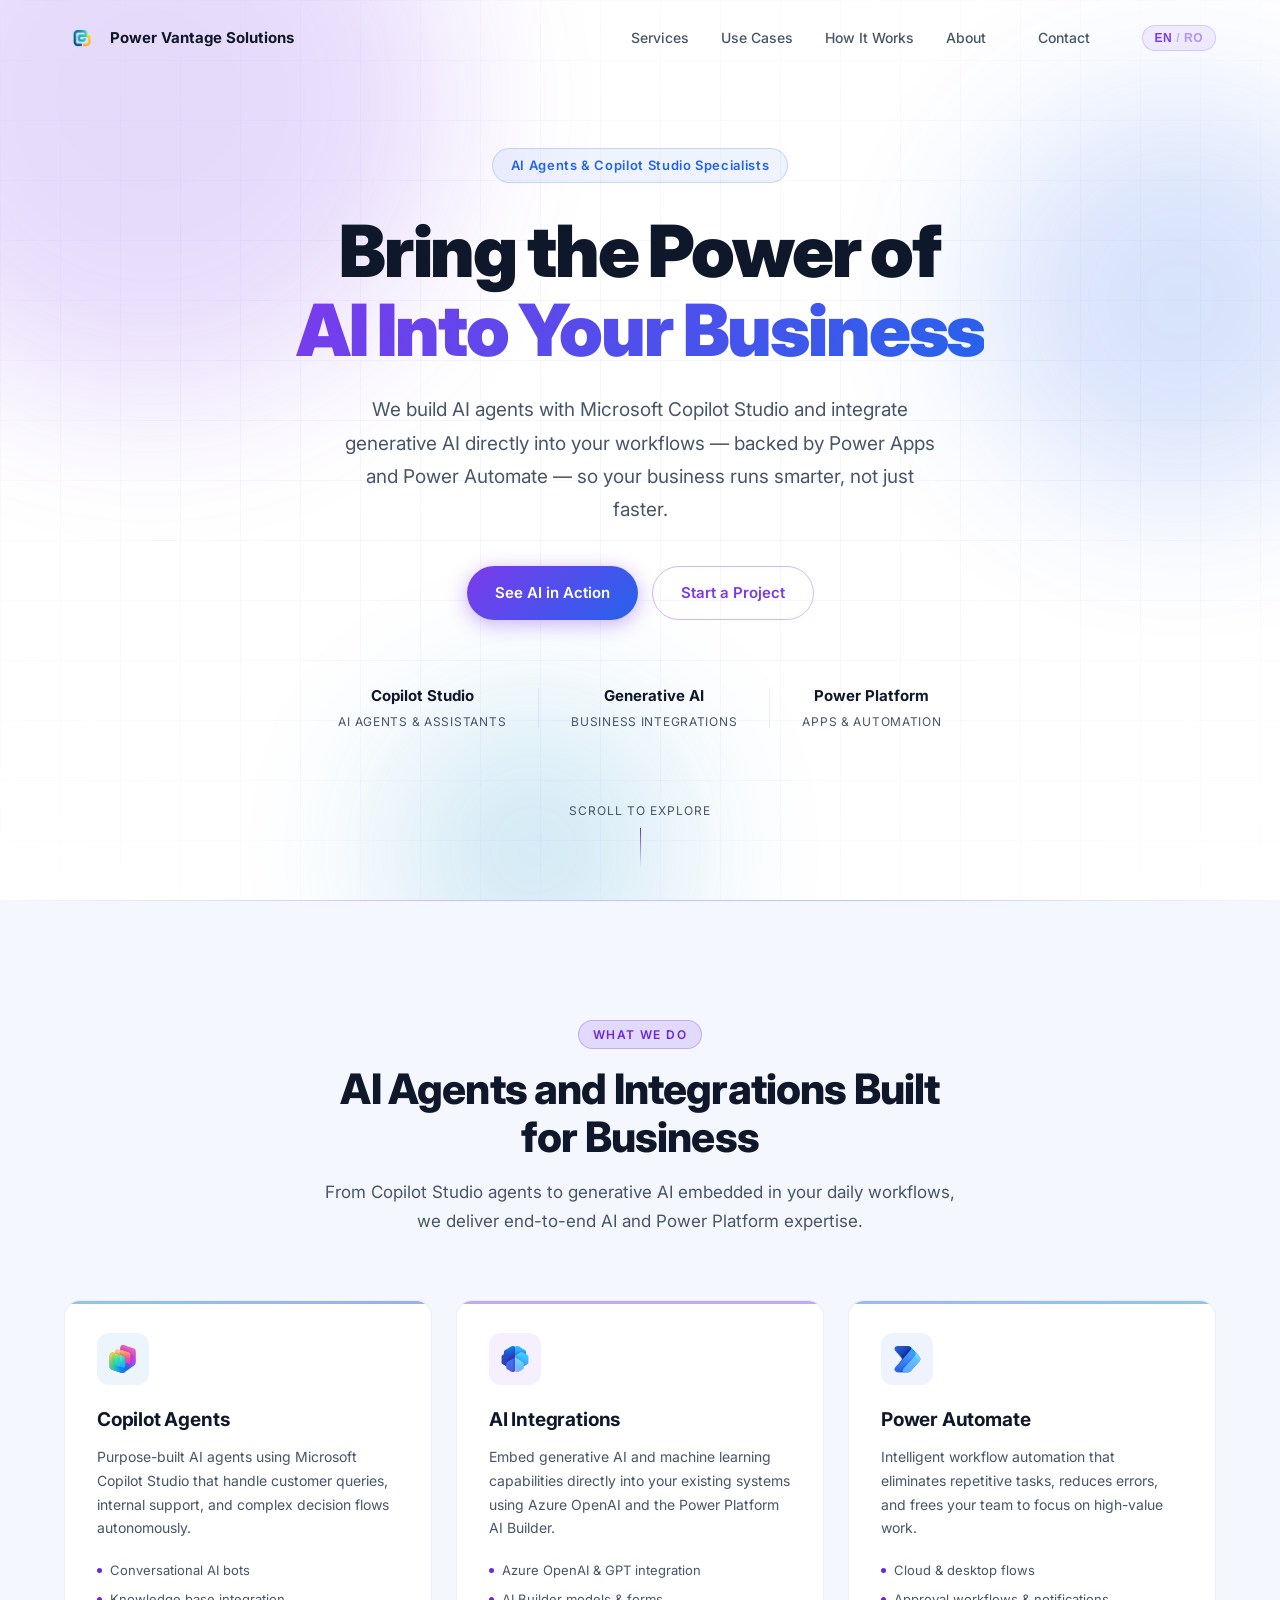
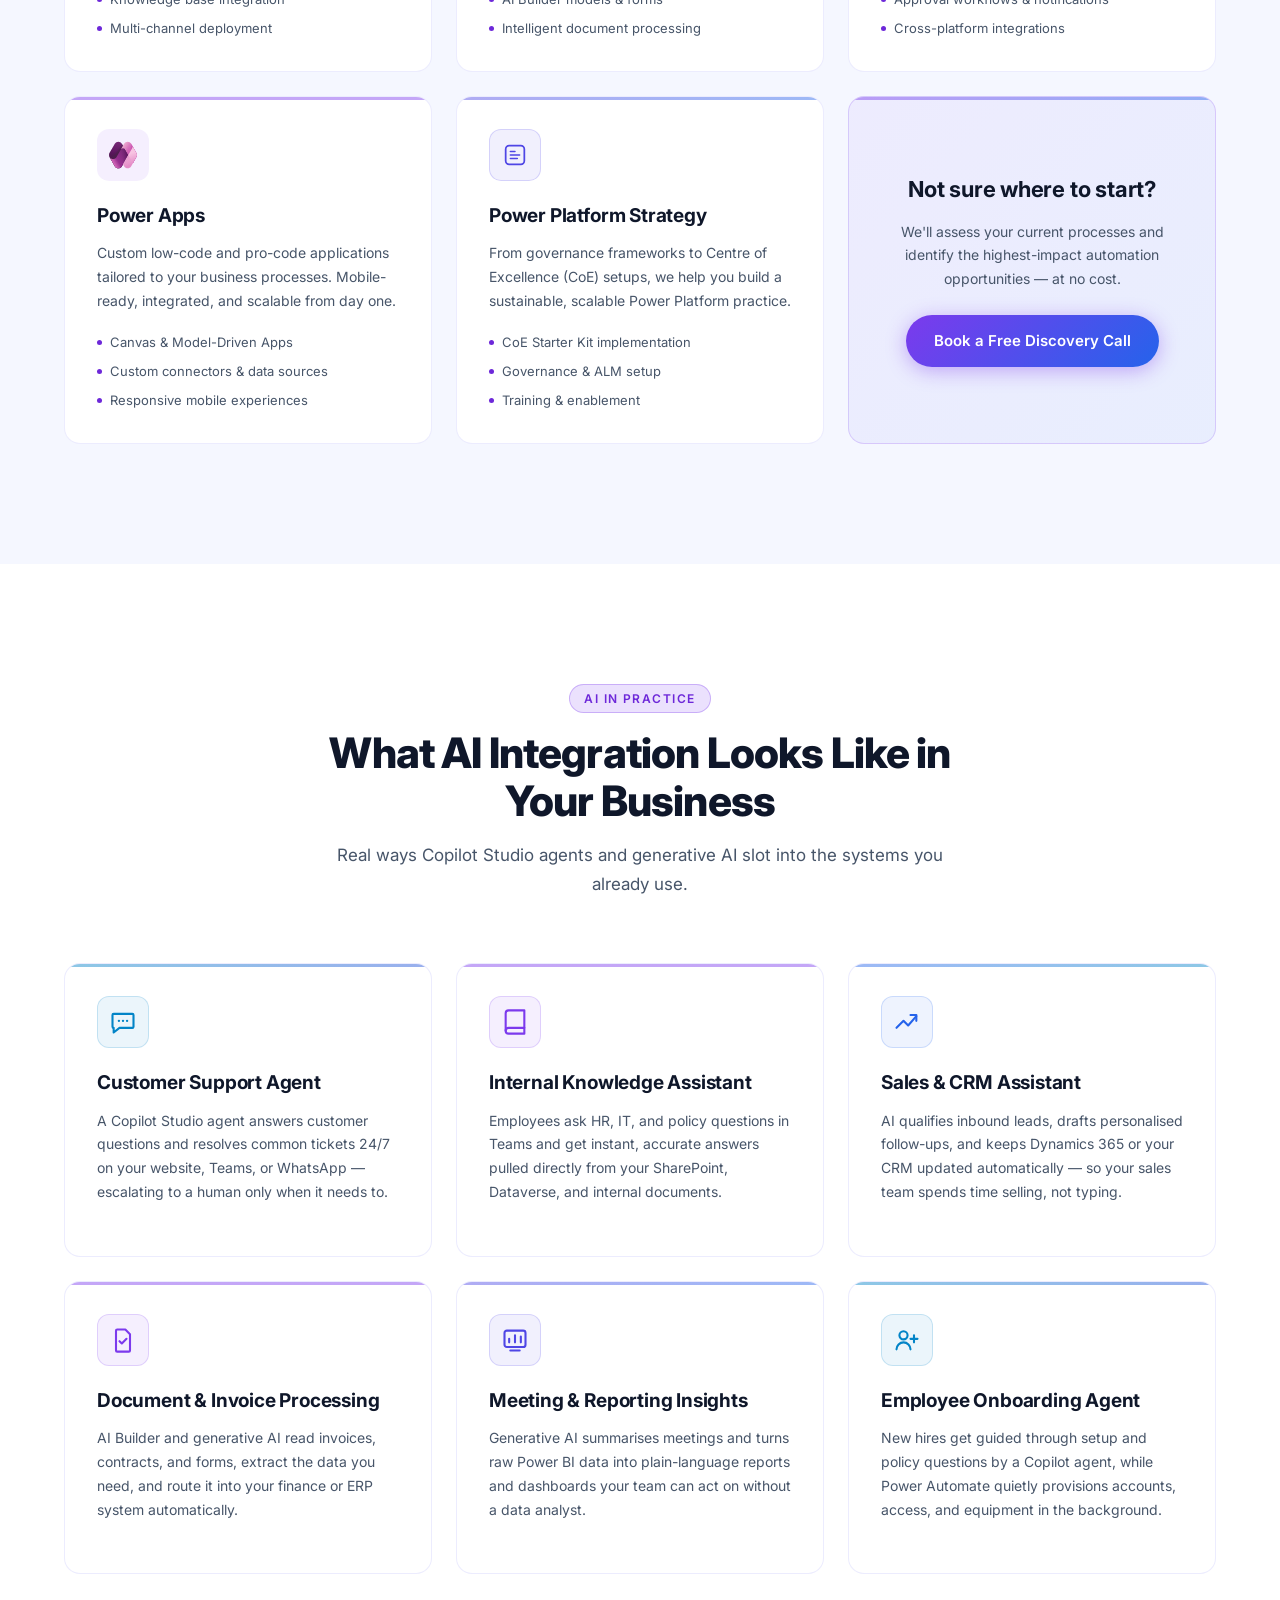
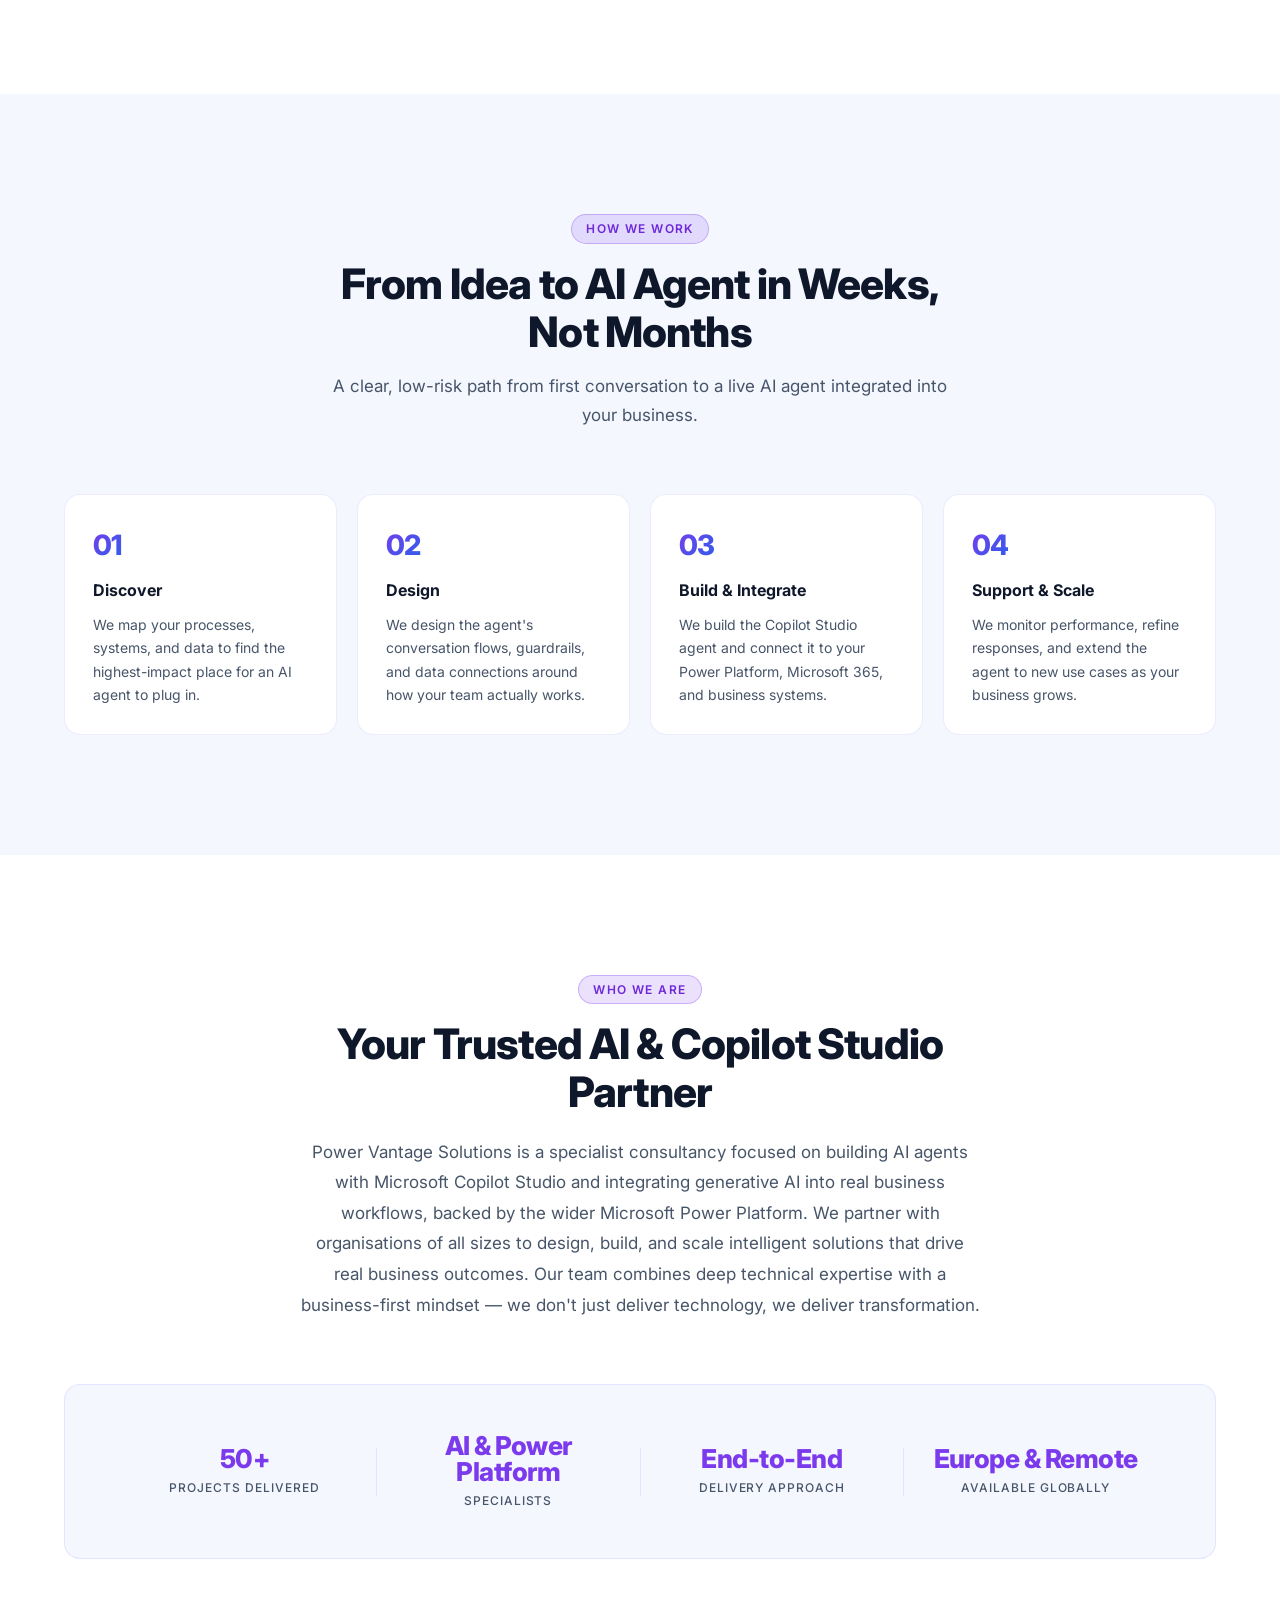
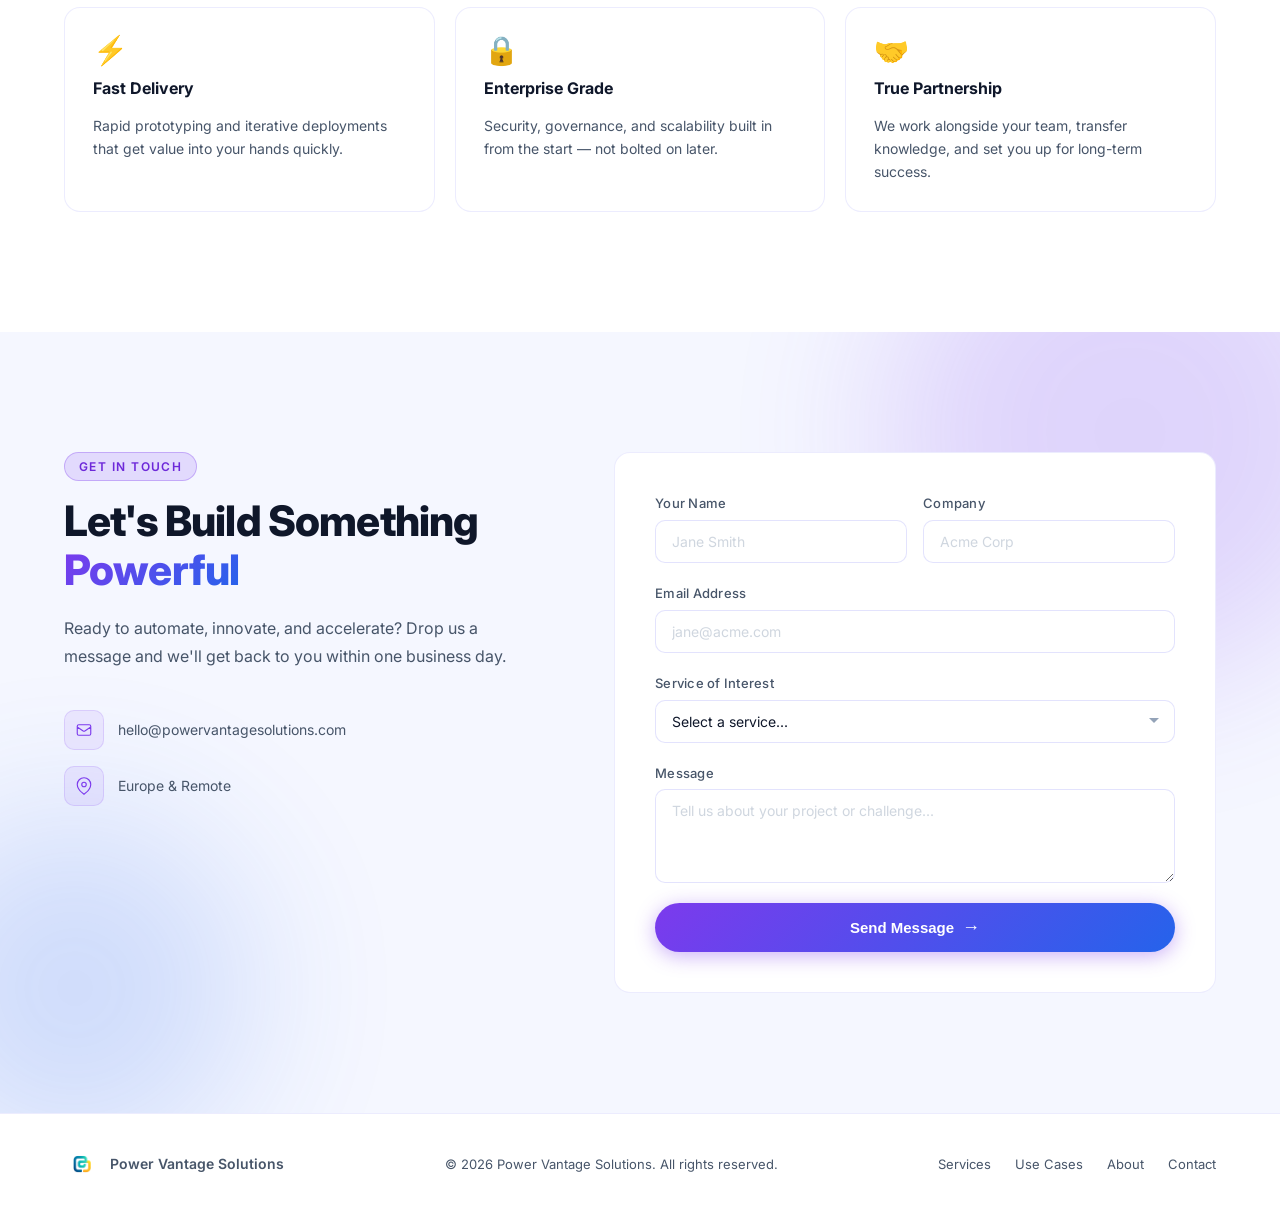
==== commit 58884cdc: "new changes" ====
--- a/index.html
+++ b/index.html
@@ -3,8 +3,8 @@
 <head>
   <meta charset="UTF-8" />
   <meta name="viewport" content="width=device-width, initial-scale=1.0" />
-  <title>Power Vantage Solutions — Microsoft Power Platform Consultancy</title>
-  <meta name="description" content="Power Vantage Solutions is a Microsoft Power Platform consultancy building custom Power Apps, Power Automate workflows, and Copilot Studio AI agents for businesses across Europe and remotely." />
+  <title>Power Vantage Solutions — AI Agents &amp; Copilot Studio Consultancy</title>
+  <meta name="description" content="Power Vantage Solutions builds AI agents with Microsoft Copilot Studio and integrates generative AI into real business workflows — backed by Power Apps and Power Automate delivery for businesses across Europe and remotely." />
   <link rel="canonical" href="https://powervantagesolutions.com/" />
 
   <link rel="icon" href="/favicon.ico" sizes="any" />
@@ -13,16 +13,16 @@
   <meta property="og:type" content="website" />
   <meta property="og:site_name" content="Power Vantage Solutions" />
   <meta property="og:url" content="https://powervantagesolutions.com/" />
-  <meta property="og:title" content="Power Vantage Solutions — Microsoft Power Platform Consultancy" />
-  <meta property="og:description" content="We design and deliver cutting-edge Power Platform solutions — from custom apps and automated workflows to AI-powered Copilot Agents — transforming how your business operates." />
+  <meta property="og:title" content="Power Vantage Solutions — AI Agents &amp; Copilot Studio Consultancy" />
+  <meta property="og:description" content="We build Copilot Studio AI agents and integrate generative AI into your business — from customer support and internal knowledge assistants to document automation — powered by the Microsoft Power Platform." />
   <meta property="og:image" content="https://powervantagesolutions.com/og-image.png" />
   <meta property="og:image:width" content="512" />
   <meta property="og:image:height" content="512" />
   <meta property="og:locale" content="en_US" />
 
   <meta name="twitter:card" content="summary" />
-  <meta name="twitter:title" content="Power Vantage Solutions — Microsoft Power Platform Consultancy" />
-  <meta name="twitter:description" content="We design and deliver cutting-edge Power Platform solutions — from custom apps and automated workflows to AI-powered Copilot Agents — transforming how your business operates." />
+  <meta name="twitter:title" content="Power Vantage Solutions — AI Agents &amp; Copilot Studio Consultancy" />
+  <meta name="twitter:description" content="We build Copilot Studio AI agents and integrate generative AI into your business — from customer support and internal knowledge assistants to document automation — powered by the Microsoft Power Platform." />
   <meta name="twitter:image" content="https://powervantagesolutions.com/og-image.png" />
 
   <link rel="preconnect" href="https://fonts.googleapis.com" />
@@ -38,14 +38,14 @@
     "url": "https://powervantagesolutions.com/",
     "logo": "https://powervantagesolutions.com/logo.png",
     "image": "https://powervantagesolutions.com/logo.png",
-    "description": "Power Vantage Solutions is a specialist consultancy dedicated to the Microsoft Power Platform ecosystem, delivering custom Power Apps, Power Automate workflows, Copilot Studio AI agents, and Power Platform governance strategy.",
+    "description": "Power Vantage Solutions is a specialist consultancy building Copilot Studio AI agents and integrating generative AI into business workflows — from custom apps and automated processes to AI Builder document processing and Power Platform governance strategy.",
     "email": "hello@powervantagesolutions.com",
     "areaServed": ["Europe", "Remote"],
     "makesOffer": [
-      { "@type": "Offer", "itemOffered": { "@type": "Service", "name": "Power Apps Development" } },
-      { "@type": "Offer", "itemOffered": { "@type": "Service", "name": "Power Automate Workflow Automation" } },
       { "@type": "Offer", "itemOffered": { "@type": "Service", "name": "Copilot Studio AI Agents" } },
       { "@type": "Offer", "itemOffered": { "@type": "Service", "name": "AI Integrations" } },
+      { "@type": "Offer", "itemOffered": { "@type": "Service", "name": "Power Automate Workflow Automation" } },
+      { "@type": "Offer", "itemOffered": { "@type": "Service", "name": "Power Apps Development" } },
       { "@type": "Offer", "itemOffered": { "@type": "Service", "name": "Power Platform Strategy & Governance" } }
     ]
   }
@@ -62,6 +62,8 @@
       </a>
       <ul class="nav-links">
         <li><a href="#services" data-i18n="nav.services">Services</a></li>
+        <li><a href="#use-cases" data-i18n="nav.useCases">Use Cases</a></li>
+        <li><a href="#process" data-i18n="nav.process">How It Works</a></li>
         <li><a href="#about" data-i18n="nav.about">About</a></li>
         <li><a href="#contact" class="btn btn-sm" data-i18n="nav.contact">Contact</a></li>
         <li>
@@ -83,6 +85,8 @@
     </div>
     <div class="nav-mobile" id="navMobile">
       <a href="#services" onclick="closeMenu()" data-i18n="nav.services">Services</a>
+      <a href="#use-cases" onclick="closeMenu()" data-i18n="nav.useCases">Use Cases</a>
+      <a href="#process" onclick="closeMenu()" data-i18n="nav.process">How It Works</a>
       <a href="#about" onclick="closeMenu()" data-i18n="nav.about">About</a>
       <a href="#contact" onclick="closeMenu()" data-i18n="nav.contactLong">Get in Touch</a>
     </div>
@@ -97,33 +101,33 @@
       <div class="grid-overlay"></div>
     </div>
     <div class="container hero-content">
-      <div class="hero-badge" data-i18n="hero.badge">Microsoft Power Platform Specialists</div>
+      <div class="hero-badge" data-i18n="hero.badge">AI Agents &amp; Copilot Studio Specialists</div>
       <h1 class="hero-title">
-        <span data-i18n="hero.title1">Unlock the Power of</span><br />
-        <span class="gradient-text" aria-hidden="true" data-i18n="hero.title2">Intelligent Automation</span><span class="sr-only" data-i18n="hero.title2">Intelligent Automation</span>
+        <span data-i18n="hero.title1">Bring the Power of</span><br />
+        <span class="gradient-text" aria-hidden="true" data-i18n="hero.title2">AI Into Your Business</span><span class="sr-only" data-i18n="hero.title2">AI Into Your Business</span>
       </h1>
       <p class="hero-sub" data-i18n="hero.sub">
-        We design and deliver cutting-edge Power Platform solutions — from custom apps and automated workflows
-        to AI-powered Copilot Agents — transforming how your business operates.
+        We build AI agents with Microsoft Copilot Studio and integrate generative AI directly into your
+        workflows — backed by Power Apps and Power Automate — so your business runs smarter, not just faster.
       </p>
       <div class="hero-cta">
-        <a href="#services" class="btn btn-primary" data-i18n="hero.cta1">Explore Our Services</a>
+        <a href="#use-cases" class="btn btn-primary" data-i18n="hero.cta1">See AI in Action</a>
         <a href="#contact" class="btn btn-outline" data-i18n="hero.cta2">Start a Project</a>
       </div>
       <div class="hero-stats">
         <div class="stat">
-          <span class="stat-num">Power Apps</span>
-          <span class="stat-label" data-i18n="hero.stat1">Custom Solutions</span>
+          <span class="stat-num">Copilot Studio</span>
+          <span class="stat-label" data-i18n="hero.stat1">AI Agents &amp; Assistants</span>
         </div>
         <div class="stat-divider"></div>
         <div class="stat">
-          <span class="stat-num">Power Automate</span>
-          <span class="stat-label" data-i18n="hero.stat2">Workflow Automation</span>
+          <span class="stat-num">Generative AI</span>
+          <span class="stat-label" data-i18n="hero.stat2">Business Integrations</span>
         </div>
         <div class="stat-divider"></div>
         <div class="stat">
-          <span class="stat-num">Copilot AI</span>
-          <span class="stat-label" data-i18n="hero.stat3">Intelligent Agents</span>
+          <span class="stat-num">Power Platform</span>
+          <span class="stat-label" data-i18n="hero.stat3">Apps &amp; Automation</span>
         </div>
       </div>
     </div>
@@ -138,8 +142,8 @@
     <div class="container">
       <div class="section-header">
         <span class="section-tag" data-i18n="services.tag">What We Do</span>
-        <h2 class="section-title" data-i18n="services.title">Services Built for Modern Business</h2>
-        <p class="section-sub" data-i18n="services.sub">From rapid prototyping to full-scale enterprise deployments, we deliver end-to-end Power Platform expertise.</p>
+        <h2 class="section-title" data-i18n="services.title">AI Agents and Integrations Built for Business</h2>
+        <p class="section-sub" data-i18n="services.sub">From Copilot Studio agents to generative AI embedded in your daily workflows, we deliver end-to-end AI and Power Platform expertise.</p>
       </div>
       <div class="services-grid">
 
@@ -173,7 +177,7 @@
           <div class="card-icon card-icon--ms">
             <svg width="96" height="96" viewBox="0 0 96 96" fill="none" xmlns="http://www.w3.org/2000/svg"><path d="M64.3242 4.77449C52.3121 0.77044 46.3052-1.23042 42.1523 1.76277C38.0001 4.75619 38 11.0874 38 23.7491V33.9991L28.3242 30.7745C16.3121 26.7705 10.3052 24.7696 6.15234 27.7628C1.99998 30.7562 2 37.0874 2 49.7491V67.585C2 74.5417 1.9996 78.0209 3.88672 80.6397C5.7743 83.2586 9.07559 84.3596 15.6758 86.5596L20.002 87.9991L20 88.0011L33.8906 92.63C41.0527 95.0173 44.634 96.2117 48.2168 95.6612C51.7998 95.1105 54.8577 92.8959 60.9727 88.4678L79.5957 74.9835C84.6242 71.3421 87.5709 69.2032 89.3691 66.7569C89.551 66.5194 89.7213 66.2697 89.8789 66.005C90.0501 65.7303 90.212 65.4518 90.3594 65.1632C91.9996 61.9502 92 58.1948 92 50.6846V28.4151C92 21.4583 92.0007 17.9792 90.1133 15.3604C88.2257 12.7416 84.9244 11.6425 78.3242 9.44246L64.3242 4.77449Z" fill="url(#pg0_cs)"/><path d="M64.3242 4.77449C52.3121 0.77044 46.3052-1.23042 42.1523 1.76277C38.0001 4.75619 38 11.0874 38 23.7491V33.9991L28.3242 30.7745C16.3121 26.7705 10.3052 24.7696 6.15234 27.7628C1.99998 30.7562 2 37.0874 2 49.7491V67.585C2 74.5417 1.9996 78.0209 3.88672 80.6397C5.7743 83.2586 9.07559 84.3596 15.6758 86.5596L20.002 87.9991L20 88.0011L33.8906 92.63C41.0527 95.0173 44.634 96.2117 48.2168 95.6612C51.7998 95.1105 54.8577 92.8959 60.9727 88.4678L79.5957 74.9835C84.6242 71.3421 87.5709 69.2032 89.3691 66.7569C89.551 66.5194 89.7213 66.2697 89.8789 66.005C90.0501 65.7303 90.212 65.4518 90.3594 65.1632C91.9996 61.9502 92 58.1948 92 50.6846V28.4151C92 21.4583 92.0007 17.9792 90.1133 15.3604C88.2257 12.7416 84.9244 11.6425 78.3242 9.44246L64.3242 4.77449Z" fill="url(#pg1_cs)"/><path d="M64.3242 4.77449C52.3121 0.77044 46.3052-1.23042 42.1523 1.76277C38.0001 4.75619 38 11.0874 38 23.7491V33.9991L28.3242 30.7745C16.3121 26.7705 10.3052 24.7696 6.15234 27.7628C1.99998 30.7562 2 37.0874 2 49.7491V67.585C2 74.5417 1.9996 78.0209 3.88672 80.6397C5.7743 83.2586 9.07559 84.3596 15.6758 86.5596L20.002 87.9991L20 88.0011L33.8906 92.63C41.0527 95.0173 44.634 96.2117 48.2168 95.6612C51.7998 95.1105 54.8577 92.8959 60.9727 88.4678L79.5957 74.9835C84.6242 71.3421 87.5709 69.2032 89.3691 66.7569C89.551 66.5194 89.7213 66.2697 89.8789 66.005C90.0501 65.7303 90.212 65.4518 90.3594 65.1632C91.9996 61.9502 92 58.1948 92 50.6846V28.4151C92 21.4583 92.0007 17.9792 90.1133 15.3604C88.2257 12.7416 84.9244 11.6425 78.3242 9.44246L64.3242 4.77449Z" fill="url(#pg2_cs)"/><path d="M56 54.4151C56 47.4579 56 43.9793 54.1124 41.3604C52.2248 38.7415 48.9247 37.6415 42.3246 35.4414L28.3246 30.7748C16.312 26.7706 10.3058 24.7685 6.1529 27.7617C2 30.755 2 37.0861 2 49.7484V67.5847C2 74.5419 2 78.0206 3.88758 80.6394C5.77516 83.2583 9.07525 84.3583 15.6754 86.5584L29.6754 91.2251C41.688 95.2292 47.6942 97.2313 51.8471 94.2381C56 91.2448 56 84.9137 56 72.2514V54.4151Z" fill="url(#pg3_cs)"/><path d="M56 54.4151C56 47.4579 56 43.9793 54.1124 41.3604C52.2248 38.7415 48.9247 37.6415 42.3246 35.4414L28.3246 30.7748C16.312 26.7706 10.3058 24.7685 6.1529 27.7617C2 30.755 2 37.0861 2 49.7484V67.5847C2 74.5419 2 78.0206 3.88758 80.6394C5.77516 83.2583 9.07525 84.3583 15.6754 86.5584L29.6754 91.2251C41.688 95.2292 47.6942 97.2313 51.8471 94.2381C56 91.2448 56 84.9137 56 72.2514V54.4151Z" fill="url(#pg4_cs)"/><path d="M92 50.6846C92 58.1947 91.9996 61.9501 90.3594 65.1631C90.212 65.4517 90.0501 65.7302 89.8789 66.0049C89.7213 66.2696 89.551 66.5193 89.3691 66.7568C87.5709 69.2031 84.6242 71.3421 79.5957 74.9834L60.9727 88.4678C54.8577 92.8959 51.7998 95.1105 48.2168 95.6611C44.634 96.2116 41.0527 95.0172 33.8906 92.6299L25.2158 89.7393L20 88L20.002 87.999L16.7822 86.9277L15.2217 86.4072C8.92337 84.3067 5.73047 83.1977 3.88672 80.6396C1.99964 78.0208 2 74.5416 2 67.585V49.749C2 48.4323 2.00119 47.1841 2.00586 46.001L56 61.501L92 35.001V50.6846Z" fill="url(#pg5_cs)"/><path d="M38.0742 15.1036C31.3033 13.0668 27.2217 12.5497 24.1523 14.7618C21.0793 16.9767 20.281 21.0195 20.0732 28.1026C22.4635 28.8216 25.1889 29.7306 28.3232 30.7754L37.999 34V23.7491C37.999 20.4569 38.0012 17.5925 38.0742 15.1036Z" fill="url(#pg6_cs)"/><path d="M38.0742 15.1036C31.3033 13.0668 27.2217 12.5497 24.1523 14.7618C21.0793 16.9767 20.281 21.0195 20.0732 28.1026C22.4635 28.8216 25.1889 29.7306 28.3232 30.7754L37.999 34V23.7491C37.999 20.4569 38.0012 17.5925 38.0742 15.1036Z" fill="url(#pg7_cs)" fill-opacity="0.7"/><path d="M38.0742 15.1035C38.0012 17.5922 38 20.4561 38 23.748V41.585C38 48.5419 38.0002 52.0208 39.8877 54.6396C41.7753 57.2583 45.0758 58.3586 51.6758 60.5586L56 62C64.0027 64.6676 68.0041 66.0014 70.84 64.1408C71.0112 64.0284 71.1774 63.9086 71.3381 63.7817C74 61.6798 74 57.462 74 49.0263V41.415C74 34.4579 73.9999 30.9792 72.1123 28.3604C70.2247 25.7416 66.9243 24.6414 60.3242 22.4414L46.3242 17.7744C43.1901 16.7297 40.4644 15.8225 38.0742 15.1035Z" fill="url(#pg8_cs)"/><path d="M38.0742 15.1035C38.0012 17.5922 38 20.4561 38 23.748V41.585C38 48.5419 38.0002 52.0208 39.8877 54.6396C41.7753 57.2583 45.0758 58.3586 51.6758 60.5586L56 62C64.0027 64.6676 68.0041 66.0014 70.84 64.1408C71.0112 64.0284 71.1774 63.9086 71.3381 63.7817C74 61.6798 74 57.462 74 49.0263V41.415C74 34.4579 73.9999 30.9792 72.1123 28.3604C70.2247 25.7416 66.9243 24.6414 60.3242 22.4414L46.3242 17.7744C43.1901 16.7297 40.4644 15.8225 38.0742 15.1035Z" fill="url(#pg9_cs)"/><path d="M20.0742 28.1035C20.0012 30.5922 20 33.4561 20 36.748V54.585C20 61.5421 20.0001 65.0208 21.8877 67.6396C23.7753 70.2584 27.0757 71.3586 33.6758 73.5586L37.975 74.9917C46.0014 77.6671 50.0146 79.0049 52.855 77.1309C53.0159 77.0247 53.1724 76.9119 53.324 76.7928C56 74.6909 56 70.4606 56 62V54.415C56 47.4579 55.9999 43.9792 54.1123 41.3604C52.2247 38.7416 48.9243 37.6414 42.3242 35.4414L28.3242 30.7744C25.1901 29.7297 22.4644 28.8225 20.0742 28.1035Z" fill="url(#pg10_cs)"/><path d="M38 41.585C38 48.5422 38.0001 52.0208 39.8877 54.6397C41.7753 57.2585 45.0756 58.3585 51.6758 60.5586L56 62V54.415C56 47.4581 55.9998 43.9792 54.1123 41.3604C52.2247 38.7417 48.9242 37.6414 42.3242 35.4414L38 34V41.585Z" fill="url(#pg11_cs)"/><defs><linearGradient id="pg0_cs" x1="53.5" y1="77" x2="80.9999" y2="9.99998" gradientUnits="userSpaceOnUse"><stop stop-color="#2764E7"/><stop offset="0.307475" stop-color="#8B52F4"/><stop offset="0.544627" stop-color="#BB45EA"/><stop offset="0.803866" stop-color="#DB56C6"/><stop offset="1" stop-color="#F462AB"/></linearGradient><radialGradient id="pg1_cs" cx="0" cy="0" r="1" gradientUnits="userSpaceOnUse" gradientTransform="translate(52.5 45) rotate(43.8065) scale(33.9485 21.4653)"><stop offset="0.549399" stop-color="#5B2AB5"/><stop offset="1" stop-color="#A931D8" stop-opacity="0"/></radialGradient><radialGradient id="pg2_cs" cx="0" cy="0" r="1" gradientUnits="userSpaceOnUse" gradientTransform="translate(44 34) rotate(17.7004) scale(49.3356 24.5964)"><stop offset="0.527929" stop-color="#9529C2"/><stop offset="1" stop-color="#DD3CE2" stop-opacity="0"/></radialGradient><radialGradient id="pg3_cs" cx="0" cy="0" r="1" gradientUnits="userSpaceOnUse" gradientTransform="translate(61.3922 89.3373) rotate(-124.89) scale(82.0935 82.0935)"><stop stop-color="#2764E7"/><stop offset="0.225228" stop-color="#0094F0"/><stop offset="0.443437" stop-color="#19B2CE"/><stop offset="0.6999" stop-color="#52D17C"/><stop offset="1" stop-color="#FFD638"/></radialGradient><linearGradient id="pg4_cs" x1="19.5444" y1="82.7096" x2="53.8452" y2="82.7096" gradientUnits="userSpaceOnUse"><stop stop-color="#16BBDA" stop-opacity="0"/><stop offset="0.535279" stop-color="#0094F0"/><stop offset="1" stop-color="#2764E7"/></linearGradient><radialGradient id="pg5_cs" cx="0" cy="0" r="1" gradientTransform="matrix(23 12.9998 8.90874 -13.0499 43 67.9995)" gradientUnits="userSpaceOnUse"><stop stop-color="#1B44B1"/><stop offset="1" stop-color="#367AF2" stop-opacity="0"/></radialGradient><linearGradient id="pg6_cs" x1="33.5" y1="32.5" x2="34" y2="13" gradientUnits="userSpaceOnUse"><stop stop-color="#FF9C70"/><stop offset="1" stop-color="#FFD394"/></linearGradient><linearGradient id="pg7_cs" x1="28.5" y1="24.5" x2="26.5" y2="33" gradientUnits="userSpaceOnUse"><stop stop-color="#FFB357" stop-opacity="0"/><stop offset="1" stop-color="#F24A9D"/></linearGradient><linearGradient id="pg8_cs" x1="58" y1="20" x2="58.5" y2="64.5" gradientUnits="userSpaceOnUse"><stop stop-color="#FFB357"/><stop offset="0.380259" stop-color="#FB6F7B"/><stop offset="0.659779" stop-color="#F24A9D"/><stop offset="1" stop-color="#DD3CE2"/></linearGradient><radialGradient id="pg9_cs" cx="0" cy="0" r="1" gradientUnits="userSpaceOnUse" gradientTransform="translate(40 54) rotate(12.702) scale(24.0895 24.0895)"><stop offset="0.567938" stop-color="#D7257D"/><stop offset="1" stop-color="#F462AB" stop-opacity="0"/></radialGradient><linearGradient id="pg10_cs" x1="50.03" y1="77.3707" x2="20" y2="25.6869" gradientUnits="userSpaceOnUse"><stop stop-color="#0FAFFF"/><stop offset="0.54828" stop-color="#2BDABE"/><stop offset="0.765945" stop-color="#88E06C"/><stop offset="1" stop-color="#FFD638"/></linearGradient><linearGradient id="pg11_cs" x1="36" y1="44.5" x2="53" y2="50.5" gradientUnits="userSpaceOnUse"><stop stop-color="#76EB95"/><stop offset="1" stop-color="#3BD5FF" stop-opacity="0"/></linearGradient></defs></svg>
           </div>
-          <h3>Copilot Agents</h3>
+          <h3 data-i18n="services.copilot.title">Copilot Agents</h3>
           <p data-i18n="services.copilot.desc">Purpose-built AI agents using Microsoft Copilot Studio that handle customer queries, internal support, and complex decision flows autonomously.</p>
           <ul class="card-features">
             <li data-i18n="services.copilot.f1">Conversational AI bots</li>
@@ -223,13 +227,128 @@
     </div>
   </section>
 
+  <!-- USE CASES -->
+  <section class="usecases" id="use-cases">
+    <div class="container">
+      <div class="section-header">
+        <span class="section-tag" data-i18n="usecases.tag">AI In Practice</span>
+        <h2 class="section-title" data-i18n="usecases.title">What AI Integration Looks Like in Your Business</h2>
+        <p class="section-sub" data-i18n="usecases.sub">Real ways Copilot Studio agents and generative AI slot into the systems you already use.</p>
+      </div>
+      <div class="usecases-grid">
+
+        <div class="service-card" data-color="teal">
+          <div class="card-icon">
+            <svg viewBox="0 0 24 24" fill="none" xmlns="http://www.w3.org/2000/svg">
+              <path d="M4 5h16a1 1 0 011 1v10a1 1 0 01-1 1H9l-5 4v-4H4a1 1 0 01-1-1V6a1 1 0 011-1z" stroke="currentColor" stroke-width="1.8" stroke-linecap="round" stroke-linejoin="round"/>
+              <circle cx="8.5" cy="11" r="1" fill="currentColor"/><circle cx="12" cy="11" r="1" fill="currentColor"/><circle cx="15.5" cy="11" r="1" fill="currentColor"/>
+            </svg>
+          </div>
+          <h3 data-i18n="usecases.support.title">Customer Support Agent</h3>
+          <p data-i18n="usecases.support.desc">A Copilot Studio agent answers customer questions and resolves common tickets 24/7 on your website, Teams, or WhatsApp — escalating to a human only when it needs to.</p>
+        </div>
+
+        <div class="service-card" data-color="violet">
+          <div class="card-icon">
+            <svg viewBox="0 0 24 24" fill="none" xmlns="http://www.w3.org/2000/svg">
+              <path d="M4 19.5A2.5 2.5 0 016.5 17H20" stroke="currentColor" stroke-width="1.8" stroke-linecap="round" stroke-linejoin="round"/>
+              <path d="M6.5 2H20v20H6.5A2.5 2.5 0 014 19.5v-15A2.5 2.5 0 016.5 2z" stroke="currentColor" stroke-width="1.8" stroke-linecap="round" stroke-linejoin="round"/>
+            </svg>
+          </div>
+          <h3 data-i18n="usecases.knowledge.title">Internal Knowledge Assistant</h3>
+          <p data-i18n="usecases.knowledge.desc">Employees ask HR, IT, and policy questions in Teams and get instant, accurate answers pulled directly from your SharePoint, Dataverse, and internal documents.</p>
+        </div>
+
+        <div class="service-card" data-color="blue">
+          <div class="card-icon">
+            <svg viewBox="0 0 24 24" fill="none" xmlns="http://www.w3.org/2000/svg">
+              <path d="M3 17l6-6 4 4 7-8" stroke="currentColor" stroke-width="1.8" stroke-linecap="round" stroke-linejoin="round"/>
+              <path d="M15 6h5v5" stroke="currentColor" stroke-width="1.8" stroke-linecap="round" stroke-linejoin="round"/>
+            </svg>
+          </div>
+          <h3 data-i18n="usecases.sales.title">Sales &amp; CRM Assistant</h3>
+          <p data-i18n="usecases.sales.desc">AI qualifies inbound leads, drafts personalised follow-ups, and keeps Dynamics 365 or your CRM updated automatically — so your sales team spends time selling, not typing.</p>
+        </div>
+
+        <div class="service-card" data-color="purple">
+          <div class="card-icon">
+            <svg viewBox="0 0 24 24" fill="none" xmlns="http://www.w3.org/2000/svg">
+              <path d="M7 3h7l4 4v14a1 1 0 01-1 1H7a1 1 0 01-1-1V4a1 1 0 011-1z" stroke="currentColor" stroke-width="1.8" stroke-linecap="round" stroke-linejoin="round"/>
+              <path d="M9 13l2 2 4-4" stroke="currentColor" stroke-width="1.8" stroke-linecap="round" stroke-linejoin="round"/>
+            </svg>
+          </div>
+          <h3 data-i18n="usecases.documents.title">Document &amp; Invoice Processing</h3>
+          <p data-i18n="usecases.documents.desc">AI Builder and generative AI read invoices, contracts, and forms, extract the data you need, and route it into your finance or ERP system automatically.</p>
+        </div>
+
+        <div class="service-card" data-color="indigo">
+          <div class="card-icon">
+            <svg viewBox="0 0 24 24" fill="none" xmlns="http://www.w3.org/2000/svg">
+              <rect x="3" y="4" width="18" height="14" rx="2" stroke="currentColor" stroke-width="1.8"/>
+              <path d="M7 14v-3M12 14V8M17 14v-5" stroke="currentColor" stroke-width="1.8" stroke-linecap="round"/>
+              <path d="M8 21h8" stroke="currentColor" stroke-width="1.8" stroke-linecap="round"/>
+            </svg>
+          </div>
+          <h3 data-i18n="usecases.insights.title">Meeting &amp; Reporting Insights</h3>
+          <p data-i18n="usecases.insights.desc">Generative AI summarises meetings and turns raw Power BI data into plain-language reports and dashboards your team can act on without a data analyst.</p>
+        </div>
+
+        <div class="service-card" data-color="teal">
+          <div class="card-icon">
+            <svg viewBox="0 0 24 24" fill="none" xmlns="http://www.w3.org/2000/svg">
+              <circle cx="9" cy="8" r="3.5" stroke="currentColor" stroke-width="1.8"/>
+              <path d="M3 20c0-3.3 2.7-6 6-6s6 2.7 6 6" stroke="currentColor" stroke-width="1.8" stroke-linecap="round"/>
+              <path d="M18 8v6M15 11h6" stroke="currentColor" stroke-width="1.8" stroke-linecap="round"/>
+            </svg>
+          </div>
+          <h3 data-i18n="usecases.onboarding.title">Employee Onboarding Agent</h3>
+          <p data-i18n="usecases.onboarding.desc">New hires get guided through setup and policy questions by a Copilot agent, while Power Automate quietly provisions accounts, access, and equipment in the background.</p>
+        </div>
+
+      </div>
+    </div>
+  </section>
+
+  <!-- HOW IT WORKS -->
+  <section class="process" id="process">
+    <div class="container">
+      <div class="section-header">
+        <span class="section-tag" data-i18n="process.tag">How We Work</span>
+        <h2 class="section-title" data-i18n="process.title">From Idea to AI Agent in Weeks, Not Months</h2>
+        <p class="section-sub" data-i18n="process.sub">A clear, low-risk path from first conversation to a live AI agent integrated into your business.</p>
+      </div>
+      <div class="process-steps">
+        <div class="process-step">
+          <div class="process-step-num">01</div>
+          <strong data-i18n="process.s1.title">Discover</strong>
+          <span data-i18n="process.s1.desc">We map your processes, systems, and data to find the highest-impact place for an AI agent to plug in.</span>
+        </div>
+        <div class="process-step">
+          <div class="process-step-num">02</div>
+          <strong data-i18n="process.s2.title">Design</strong>
+          <span data-i18n="process.s2.desc">We design the agent's conversation flows, guardrails, and data connections around how your team actually works.</span>
+        </div>
+        <div class="process-step">
+          <div class="process-step-num">03</div>
+          <strong data-i18n="process.s3.title">Build &amp; Integrate</strong>
+          <span data-i18n="process.s3.desc">We build the Copilot Studio agent and connect it to your Power Platform, Microsoft 365, and business systems.</span>
+        </div>
+        <div class="process-step">
+          <div class="process-step-num">04</div>
+          <strong data-i18n="process.s4.title">Support &amp; Scale</strong>
+          <span data-i18n="process.s4.desc">We monitor performance, refine responses, and extend the agent to new use cases as your business grows.</span>
+        </div>
+      </div>
+    </div>
+  </section>
+
   <!-- ABOUT -->
   <section class="about" id="about">
     <div class="container">
       <div class="about-header">
         <span class="section-tag" data-i18n="about.tag">Who We Are</span>
-        <h2 class="section-title" data-i18n="about.title">Your Trusted Power Platform Partner</h2>
-        <p class="about-lead" data-i18n="about.lead">Power Vantage Solutions is a specialist consultancy dedicated to the Microsoft Power Platform ecosystem. We partner with organisations of all sizes to design, build, and scale intelligent solutions that drive real business outcomes. Our team combines deep technical expertise with a business-first mindset — we don't just deliver technology, we deliver transformation.</p>
+        <h2 class="section-title" data-i18n="about.title">Your Trusted AI &amp; Copilot Studio Partner</h2>
+        <p class="about-lead" data-i18n="about.lead">Power Vantage Solutions is a specialist consultancy focused on building AI agents with Microsoft Copilot Studio and integrating generative AI into real business workflows, backed by the wider Microsoft Power Platform. We partner with organisations of all sizes to design, build, and scale intelligent solutions that drive real business outcomes. Our team combines deep technical expertise with a business-first mindset — we don't just deliver technology, we deliver transformation.</p>
       </div>
       <div class="about-stats">
         <div class="about-stat">
@@ -238,7 +357,7 @@
         </div>
         <div class="about-stat-divider"></div>
         <div class="about-stat">
-          <span class="about-stat-num">Power Platform</span>
+          <span class="about-stat-num">AI &amp; Power Platform</span>
           <span class="about-stat-label" data-i18n="about.stat2">Specialists</span>
         </div>
         <div class="about-stat-divider"></div>
@@ -319,10 +438,10 @@
           <label for="service" data-i18n="contact.form.service">Service of Interest</label>
           <select id="service" name="service">
             <option value="" data-i18n="contact.form.selectDefault">Select a service...</option>
+            <option data-i18n="services.copilot.title">Copilot Agents</option>
+            <option data-i18n="services.ai.title">AI Integrations</option>
+            <option>Power Automate</option>
             <option>Power Apps</option>
-            <option>Power Automate</option>
-            <option>Copilot Agents</option>
-            <option data-i18n="services.ai.title">AI Integrations</option>
             <option data-i18n="services.strategy.title">Power Platform Strategy</option>
             <option data-i18n="contact.form.notSure">Not sure yet</option>
           </select>
@@ -352,6 +471,7 @@
       <p class="footer-copy" data-i18n="footer.copy">© 2026 Power Vantage Solutions. All rights reserved.</p>
       <div class="footer-links">
         <a href="#services" data-i18n="nav.services">Services</a>
+        <a href="#use-cases" data-i18n="nav.useCases">Use Cases</a>
         <a href="#about" data-i18n="nav.about">About</a>
         <a href="#contact" data-i18n="nav.contact">Contact</a>
       </div>
--- a/style.css
+++ b/style.css
@@ -462,6 +462,14 @@
   gap: 24px;
 }
 
+/* Lead with AI: Copilot Agents and AI Integrations first, regardless of DOM order */
+.services-grid > :nth-child(1) { order: 4; } /* Power Apps */
+.services-grid > :nth-child(2) { order: 3; } /* Power Automate */
+.services-grid > :nth-child(3) { order: 1; } /* Copilot Agents */
+.services-grid > :nth-child(4) { order: 2; } /* AI Integrations */
+.services-grid > :nth-child(5) { order: 5; } /* Power Platform Strategy */
+.services-grid > :nth-child(6) { order: 6; } /* CTA card */
+
 .service-card {
   background: var(--dark-3);
   border: 1px solid var(--border);
@@ -575,6 +583,59 @@
 .card-cta-content { text-align: center; }
 .card-cta-content h3 { font-size: 22px; margin-bottom: 12px; }
 .card-cta-content p { margin-bottom: 24px; }
+
+/* ---- USE CASES ---- */
+.usecases {
+  padding: 120px 0;
+  background: var(--dark);
+}
+
+.usecases-grid {
+  display: grid;
+  grid-template-columns: repeat(3, 1fr);
+  gap: 24px;
+}
+
+/* ---- HOW IT WORKS ---- */
+.process {
+  padding: 120px 0;
+  background: var(--dark-2);
+}
+
+.process-steps {
+  display: grid;
+  grid-template-columns: repeat(4, 1fr);
+  gap: 20px;
+}
+
+.process-step {
+  display: flex;
+  flex-direction: column;
+  align-items: flex-start;
+  gap: 10px;
+  padding: 28px;
+  background: var(--dark-3);
+  border: 1px solid var(--border);
+  border-radius: var(--radius);
+  transition: border-color 0.2s, box-shadow 0.2s;
+}
+.process-step:hover {
+  border-color: rgba(124,58,237,0.25);
+  box-shadow: 0 4px 24px rgba(124,58,237,0.08);
+}
+
+.process-step-num {
+  font-size: 28px;
+  font-weight: 800;
+  background: var(--grad-text);
+  -webkit-background-clip: text;
+  -webkit-text-fill-color: transparent;
+  background-clip: text;
+  letter-spacing: -0.02em;
+}
+
+.process-step strong { font-size: 16px; font-weight: 700; color: var(--text); }
+.process-step span { font-size: 14px; color: var(--muted); line-height: 1.65; }
 
 /* ---- ABOUT ---- */
 .about {
@@ -865,7 +926,8 @@
 
 /* ---- RESPONSIVE ---- */
 @media (max-width: 1024px) {
-  .services-grid { grid-template-columns: repeat(2, 1fr); }
+  .services-grid, .usecases-grid { grid-template-columns: repeat(2, 1fr); }
+  .process-steps { grid-template-columns: repeat(2, 1fr); }
   .contact-inner { gap: 48px; }
   .about-stat-divider { display: none; }
   .about-stats { gap: 8px; padding: 32px 24px; }
@@ -877,7 +939,8 @@
   .nav-toggle { display: flex; }
   .lang-toggle--mobile { display: flex; }
 
-  .services-grid { grid-template-columns: 1fr; }
+  .services-grid, .usecases-grid { grid-template-columns: 1fr; }
+  .process-steps { grid-template-columns: 1fr; }
 
   .about-pillars { grid-template-columns: 1fr; }
   .about-stats { flex-direction: column; gap: 20px; }
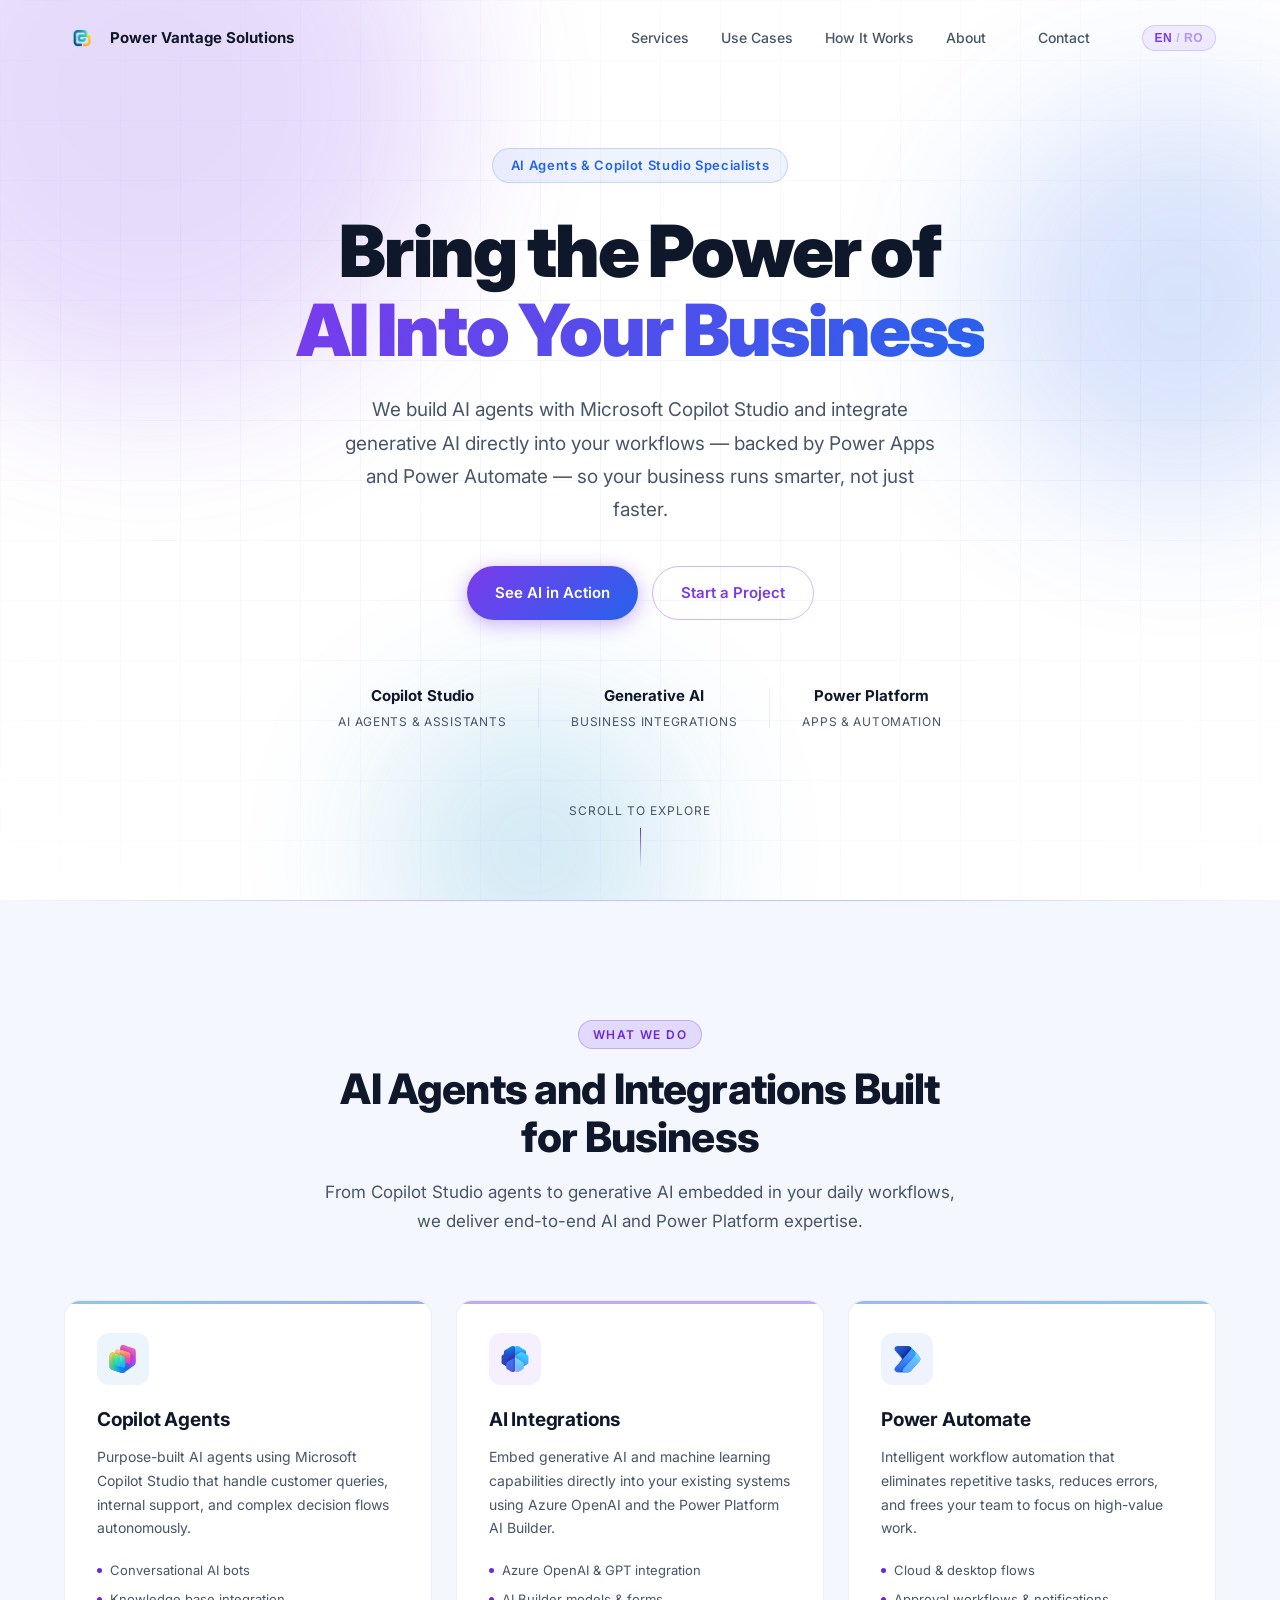
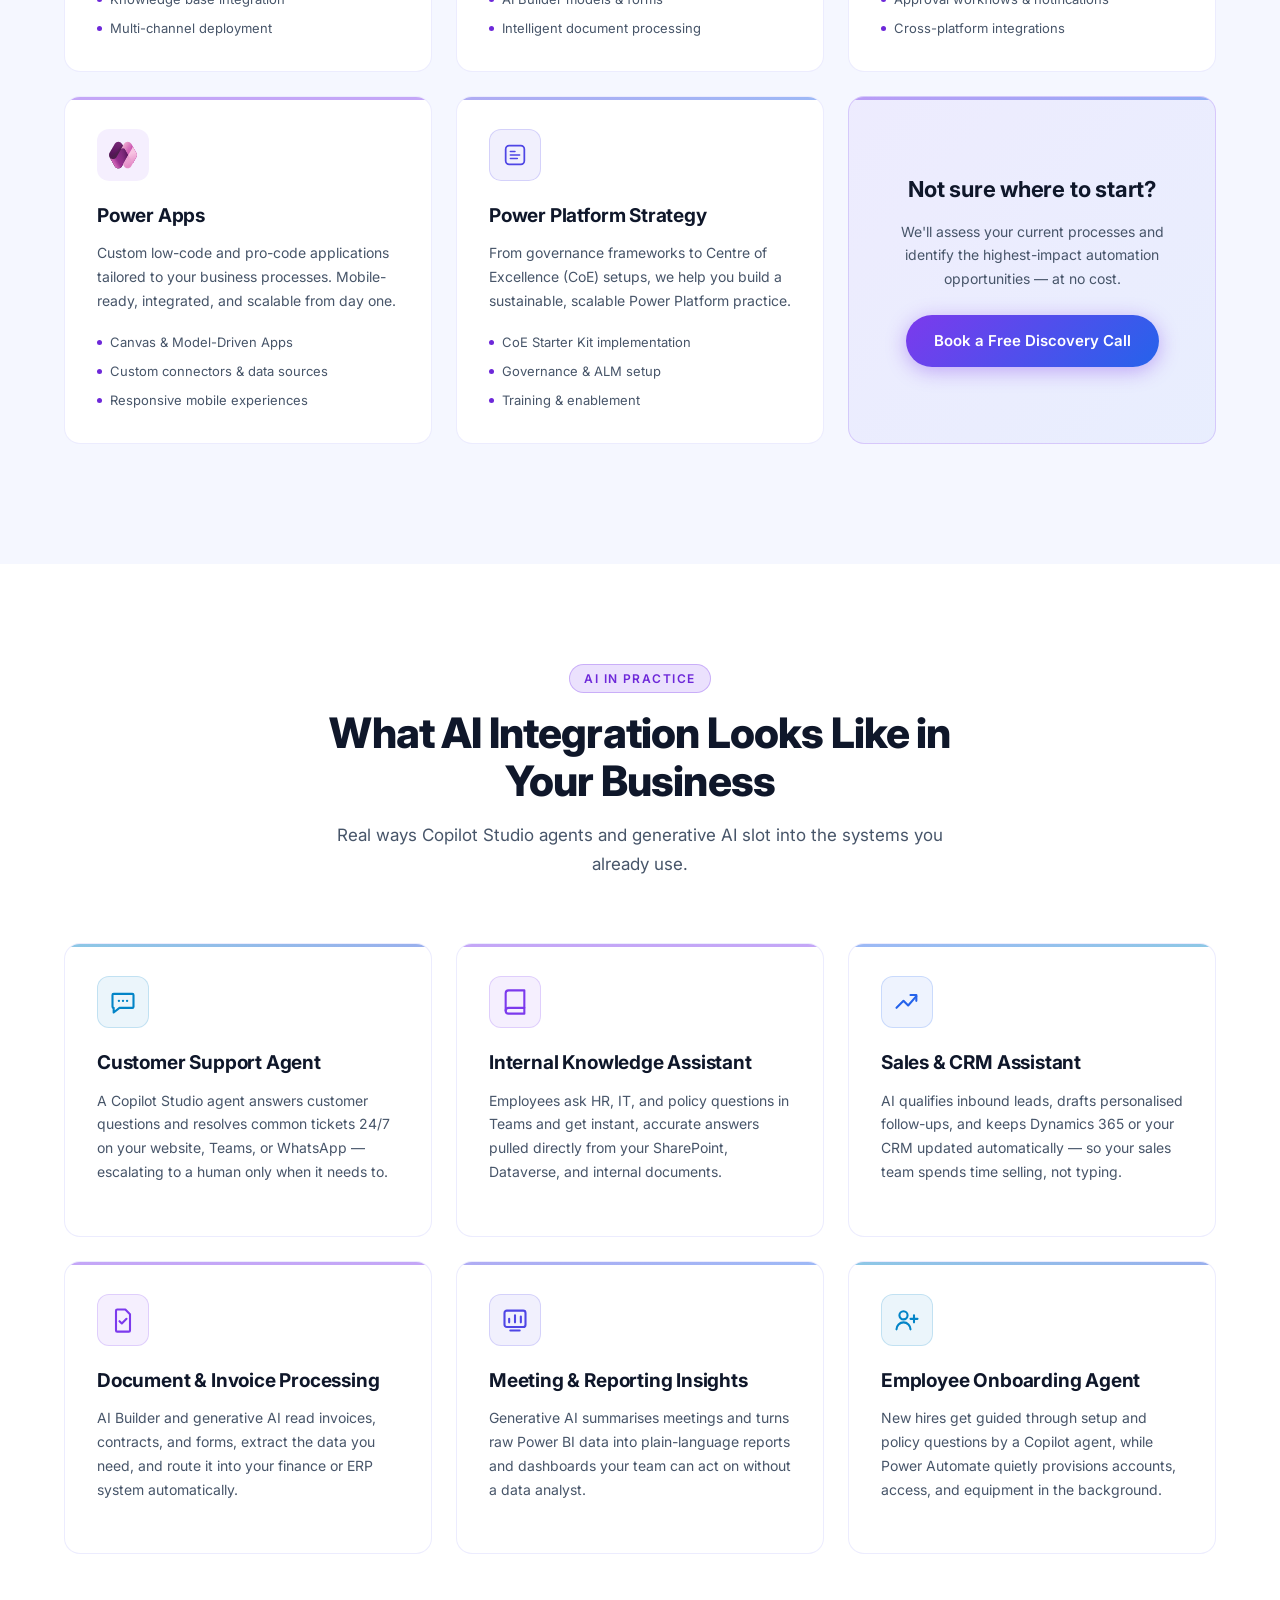
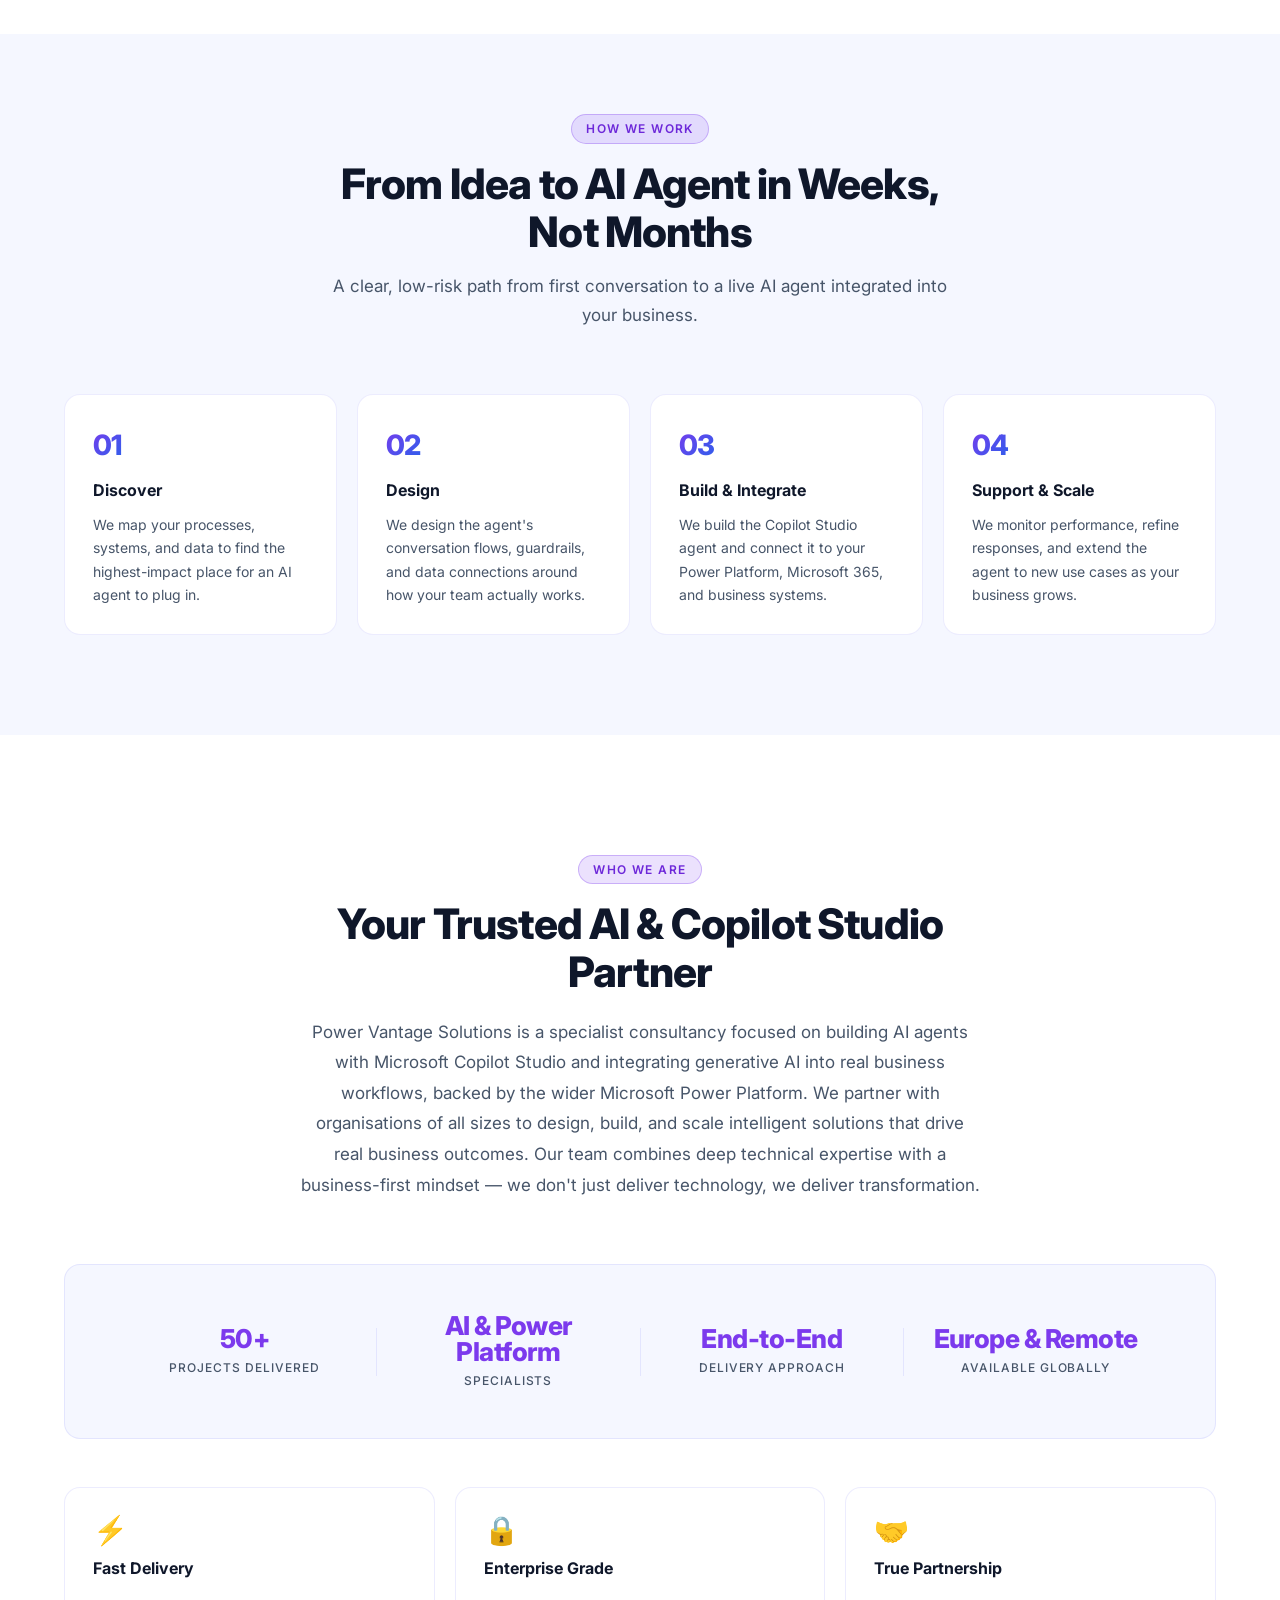
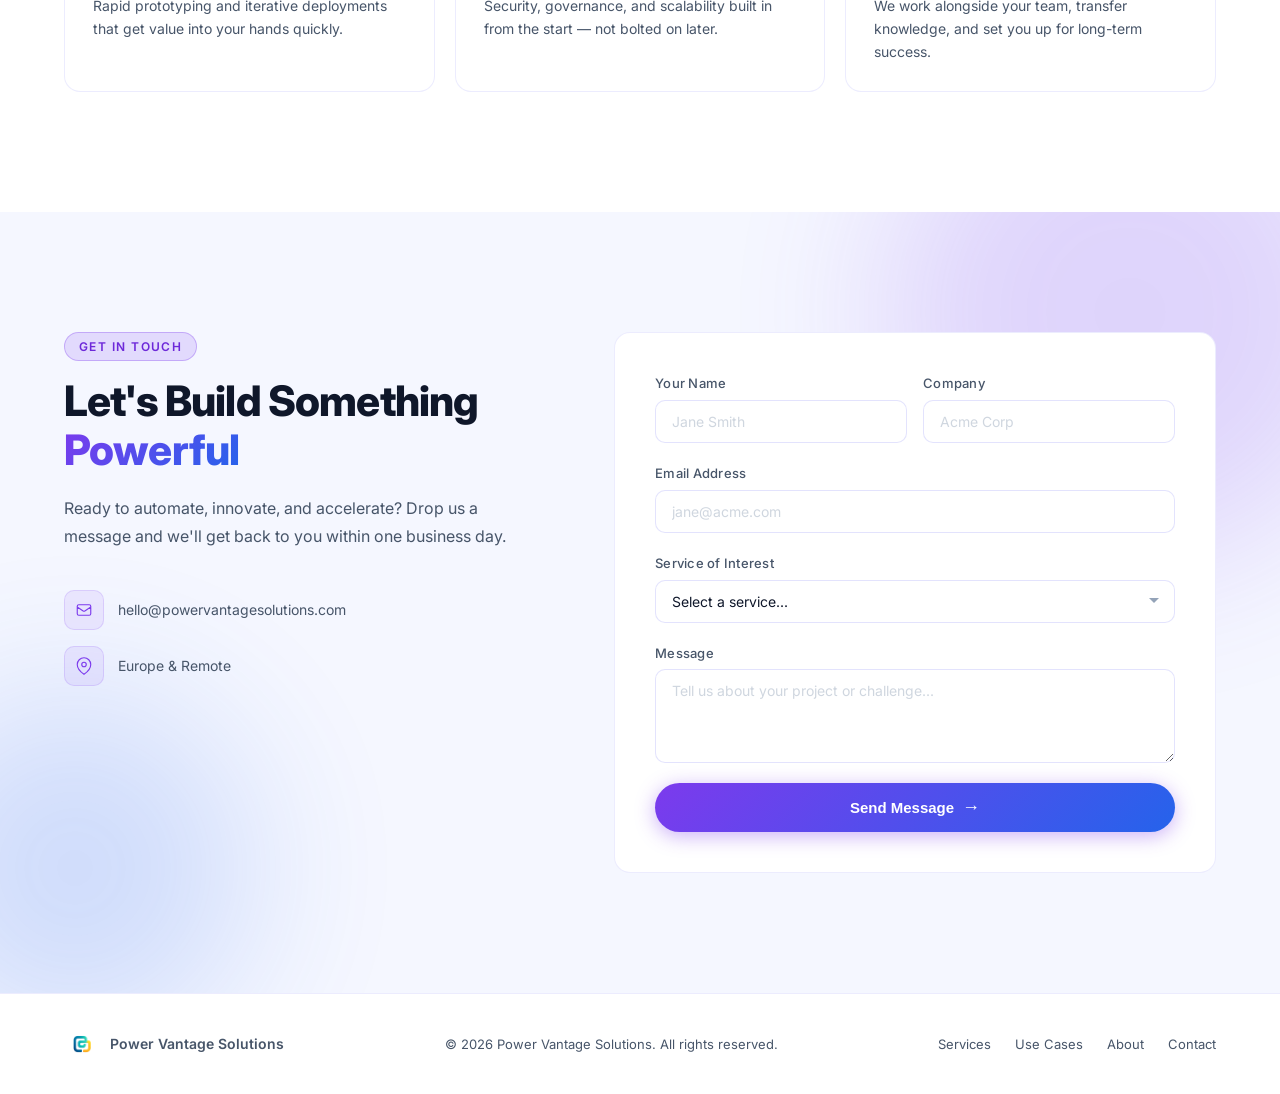
==== commit 31db9b8b: "new changes" ====
--- a/index.html
+++ b/index.html
@@ -28,7 +28,7 @@
   <link rel="preconnect" href="https://fonts.googleapis.com" />
   <link rel="preconnect" href="https://fonts.gstatic.com" crossorigin />
   <link href="https://fonts.googleapis.com/css2?family=Inter:wght@400;500;600;700;800;900&display=swap" rel="stylesheet" />
-  <link rel="stylesheet" href="style.css?v=3" />
+  <link rel="stylesheet" href="style.css?v=4" />
 
   <script type="application/ld+json">
   {
--- a/style.css
+++ b/style.css
@@ -586,7 +586,7 @@
 
 /* ---- USE CASES ---- */
 .usecases {
-  padding: 120px 0;
+  padding: 100px 0 80px;
   background: var(--dark);
 }
 
@@ -598,7 +598,7 @@
 
 /* ---- HOW IT WORKS ---- */
 .process {
-  padding: 120px 0;
+  padding: 80px 0 100px;
   background: var(--dark-2);
 }
 
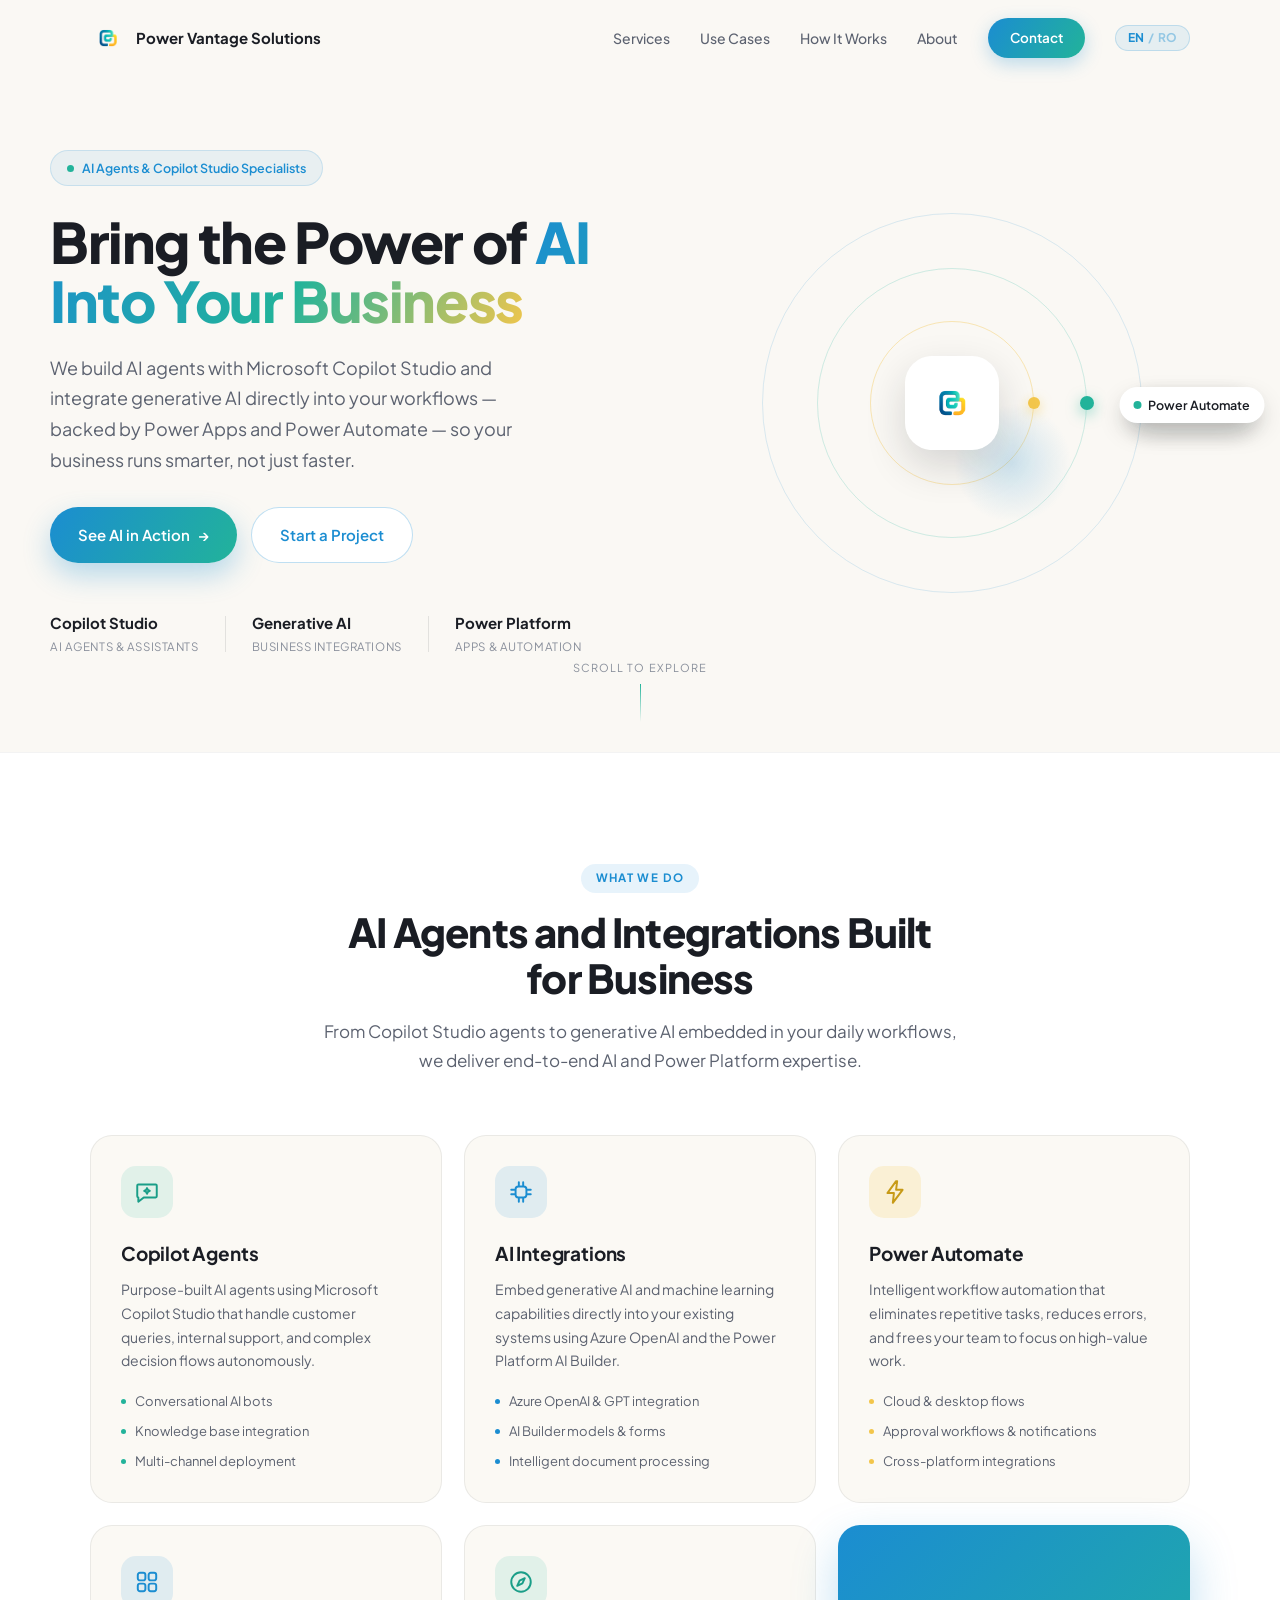
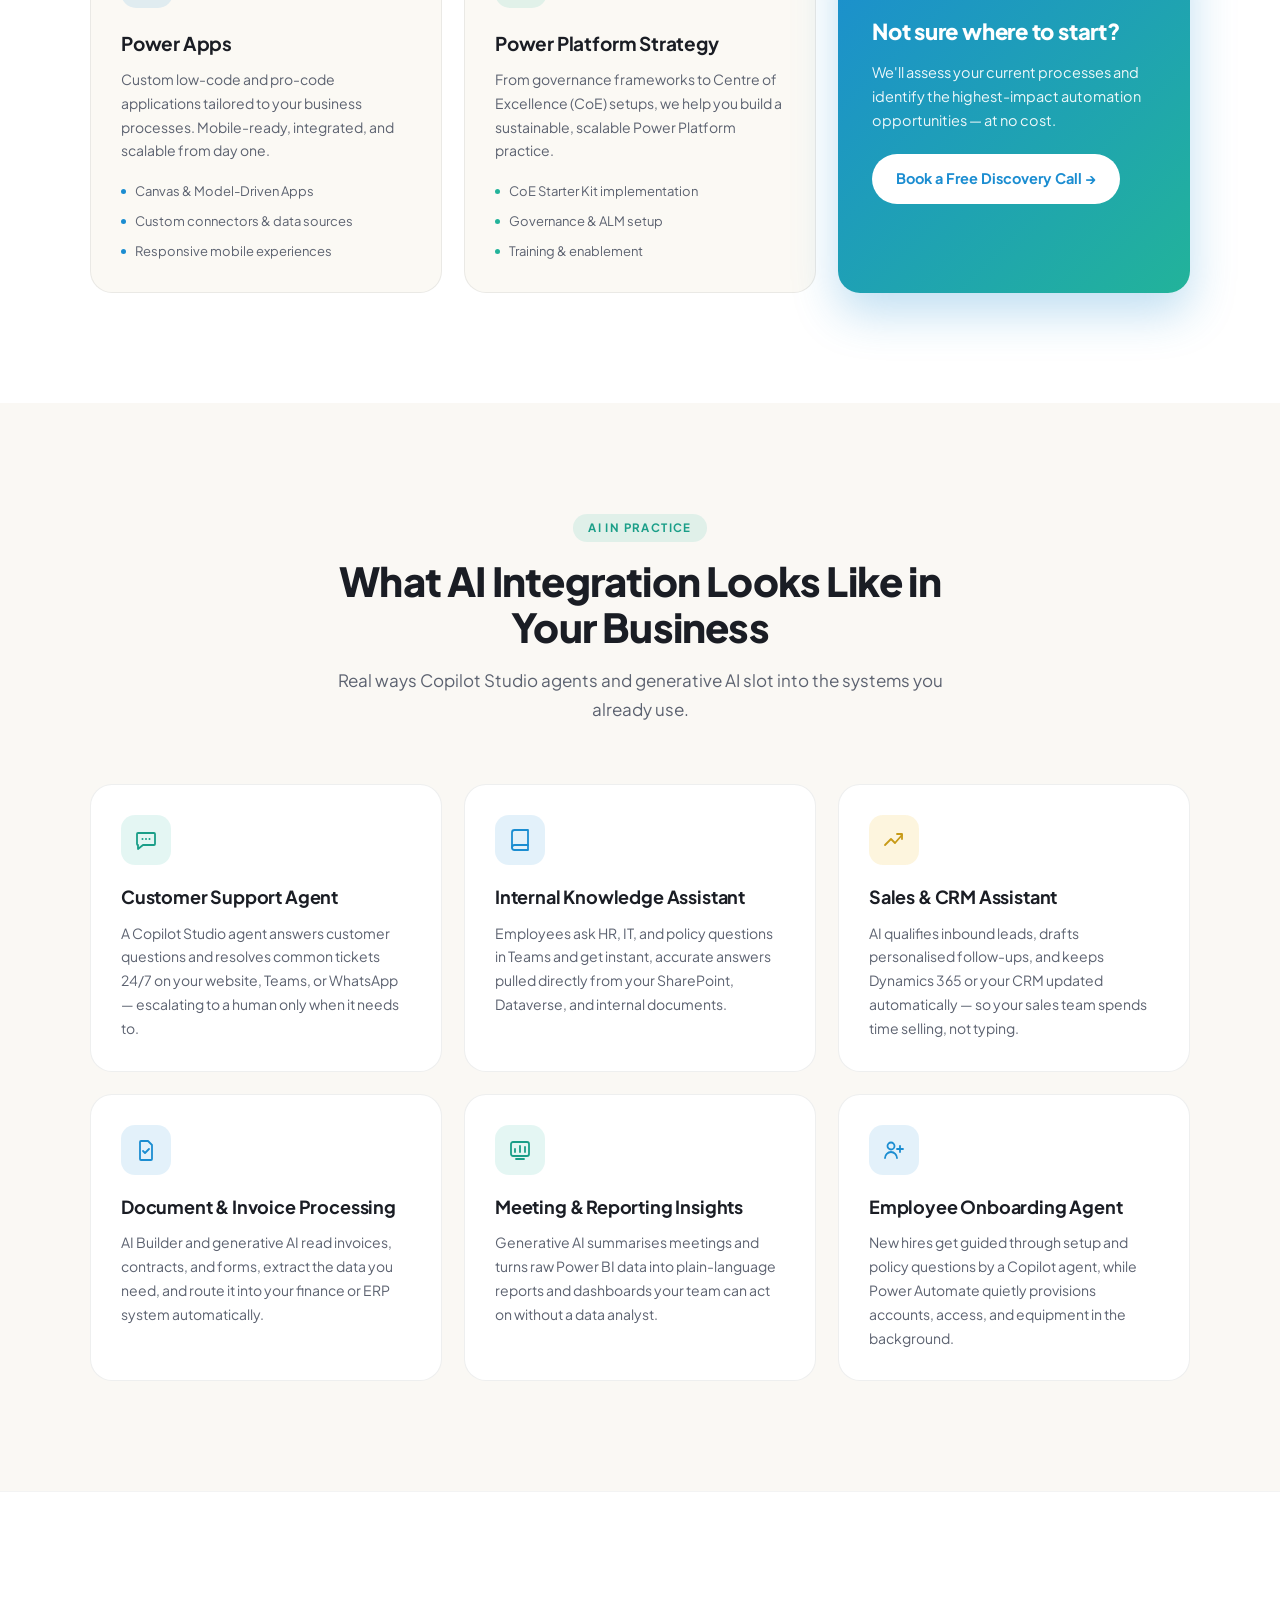
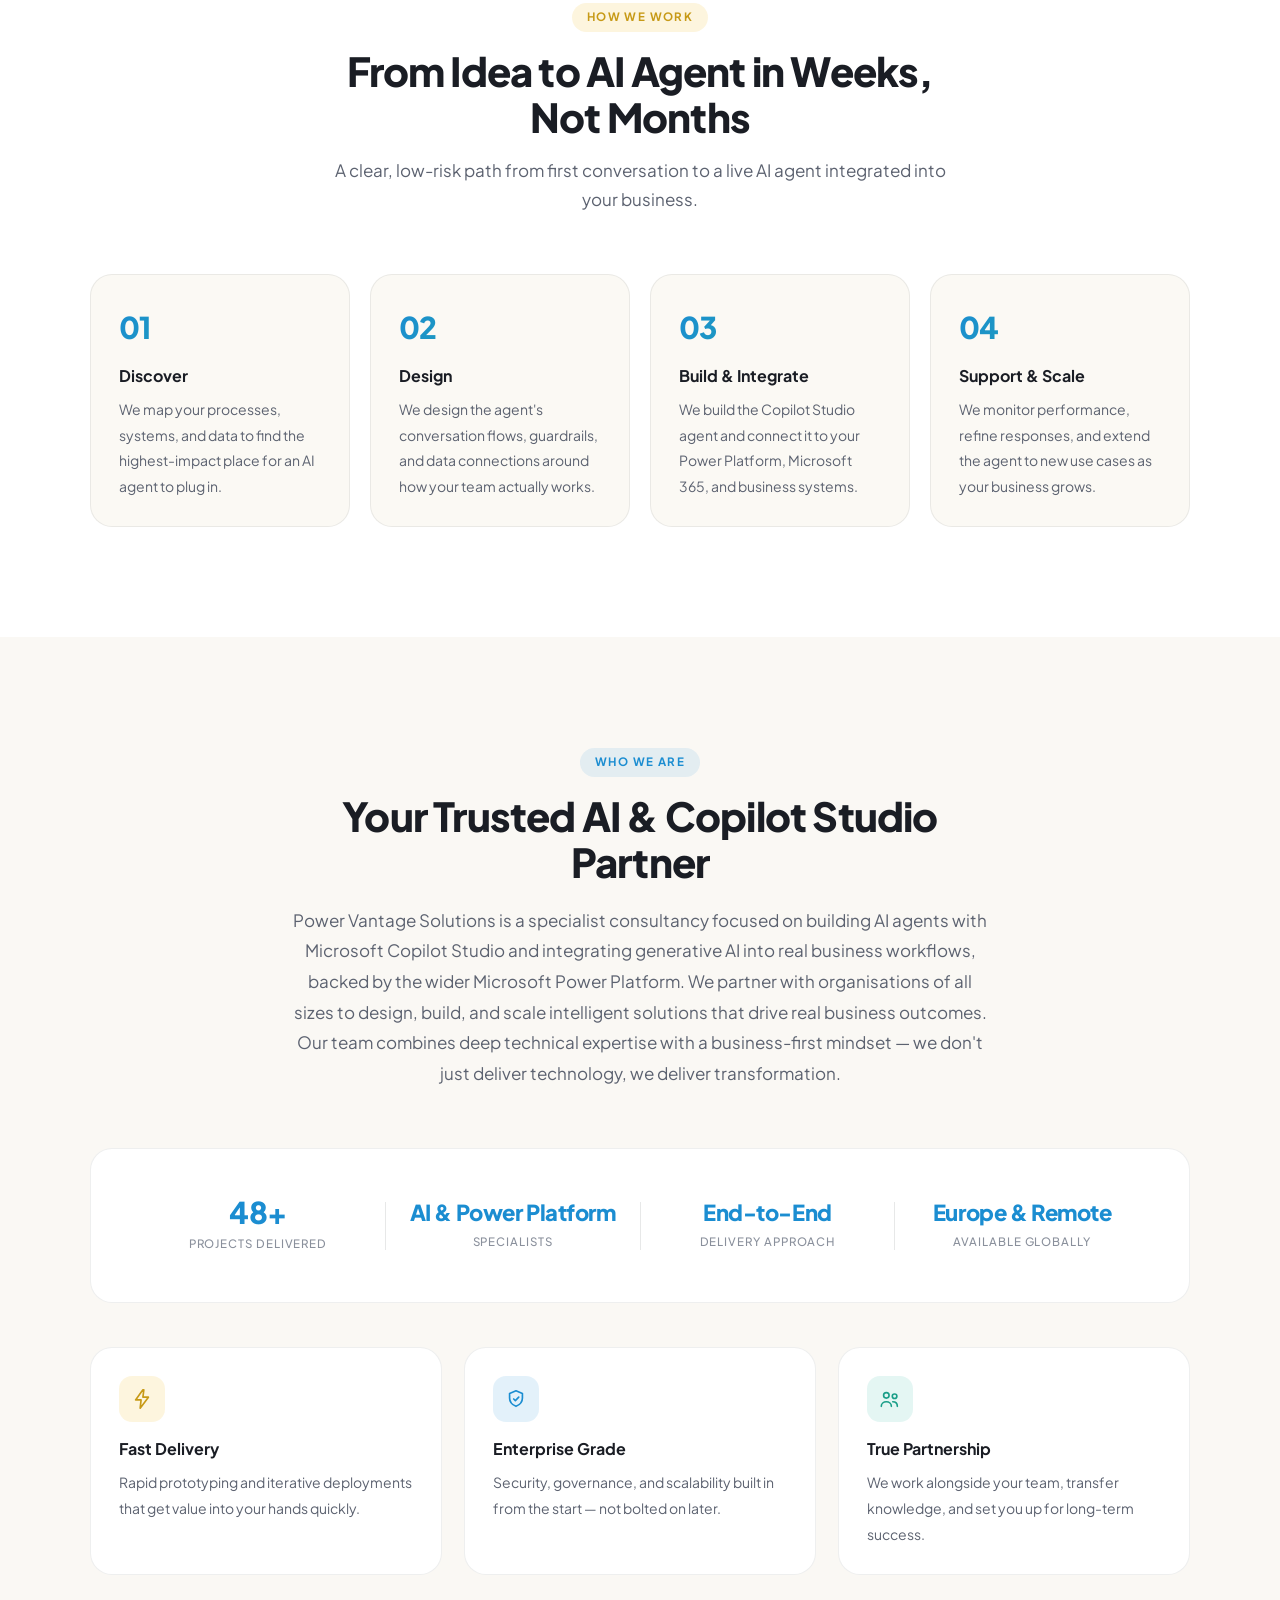
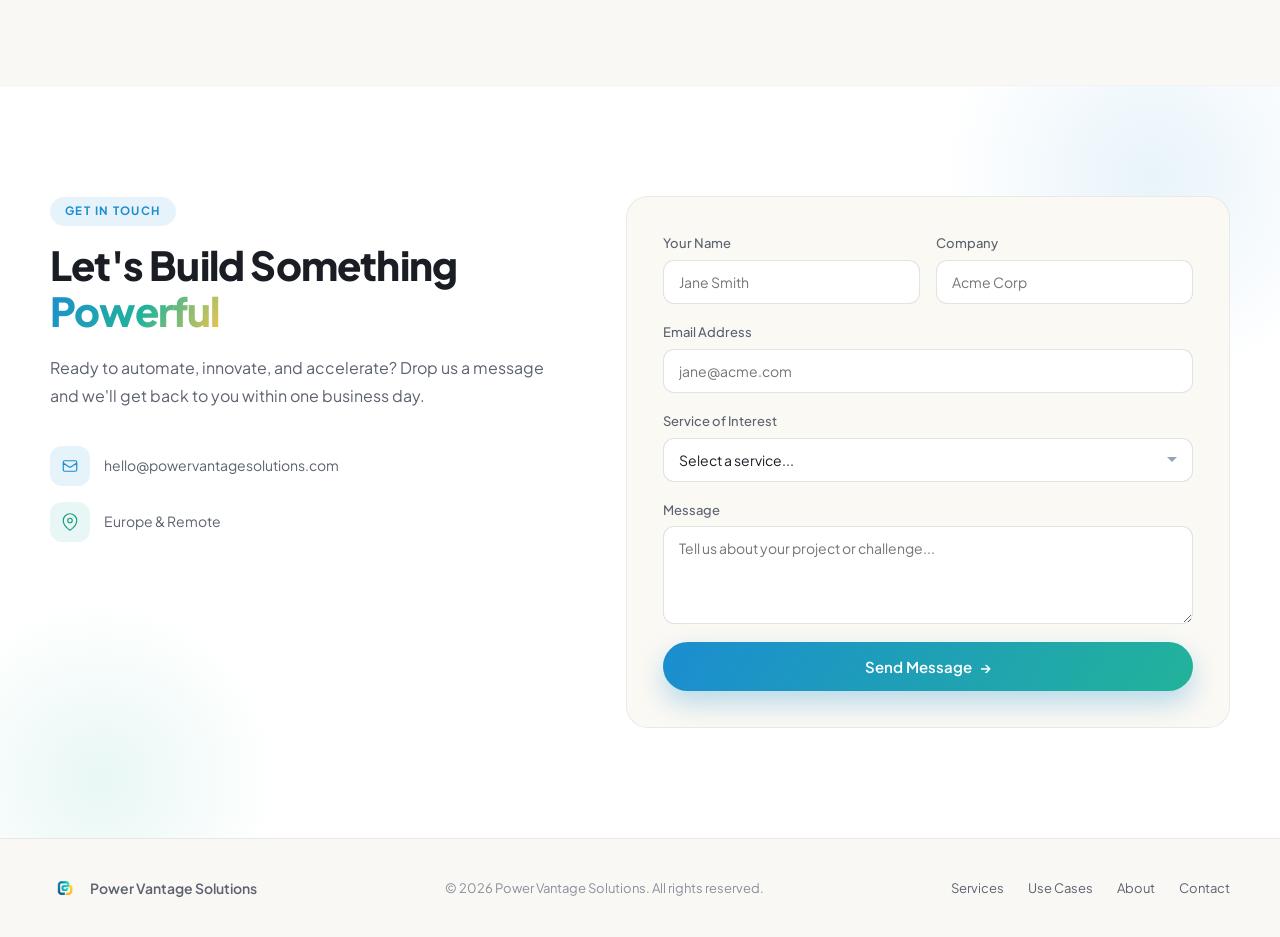
==== commit ce76f0d1: "Redesign homepage: light modern look with animated orbit hero Rebuild index.html/style.css/script.js" ====
--- a/index.html
+++ b/index.html
@@ -27,8 +27,8 @@
 
   <link rel="preconnect" href="https://fonts.googleapis.com" />
   <link rel="preconnect" href="https://fonts.gstatic.com" crossorigin />
-  <link href="https://fonts.googleapis.com/css2?family=Inter:wght@400;500;600;700;800;900&display=swap" rel="stylesheet" />
-  <link rel="stylesheet" href="style.css?v=4" />
+  <link href="https://fonts.googleapis.com/css2?family=Plus+Jakarta+Sans:wght@400;500;600;700;800&display=swap" rel="stylesheet" />
+  <link rel="stylesheet" href="style.css?v=5" />
 
   <script type="application/ld+json">
   {
@@ -51,9 +51,9 @@
   }
   </script>
 </head>
-<body>
-
-  <!-- NAV -->
+<body class="labels-static">
+
+  <!-- ================= NAV ================= -->
   <nav class="nav" id="nav">
     <div class="nav-inner">
       <a href="#hero" class="nav-logo">
@@ -65,7 +65,7 @@
         <li><a href="#use-cases" data-i18n="nav.useCases">Use Cases</a></li>
         <li><a href="#process" data-i18n="nav.process">How It Works</a></li>
         <li><a href="#about" data-i18n="nav.about">About</a></li>
-        <li><a href="#contact" class="btn btn-sm" data-i18n="nav.contact">Contact</a></li>
+        <li><a href="#contact" class="btn-sm" data-i18n="nav.contact">Contact</a></li>
         <li>
           <button class="lang-toggle" id="langToggle" onclick="toggleLang()" aria-label="Switch language">
             <span class="lang-active" id="langLabel">EN</span>
@@ -92,214 +92,217 @@
     </div>
   </nav>
 
-  <!-- HERO -->
+  <!-- ================= HERO ================= -->
   <section class="hero" id="hero">
-    <div class="hero-bg">
-      <div class="orb orb-1"></div>
-      <div class="orb orb-2"></div>
-      <div class="orb orb-3"></div>
-      <div class="grid-overlay"></div>
-    </div>
-    <div class="container hero-content">
-      <div class="hero-badge" data-i18n="hero.badge">AI Agents &amp; Copilot Studio Specialists</div>
-      <h1 class="hero-title">
-        <span data-i18n="hero.title1">Bring the Power of</span><br />
-        <span class="gradient-text" aria-hidden="true" data-i18n="hero.title2">AI Into Your Business</span><span class="sr-only" data-i18n="hero.title2">AI Into Your Business</span>
-      </h1>
-      <p class="hero-sub" data-i18n="hero.sub">
-        We build AI agents with Microsoft Copilot Studio and integrate generative AI directly into your
-        workflows — backed by Power Apps and Power Automate — so your business runs smarter, not just faster.
-      </p>
-      <div class="hero-cta">
-        <a href="#use-cases" class="btn btn-primary" data-i18n="hero.cta1">See AI in Action</a>
-        <a href="#contact" class="btn btn-outline" data-i18n="hero.cta2">Start a Project</a>
-      </div>
-      <div class="hero-stats">
-        <div class="stat">
-          <span class="stat-num">Copilot Studio</span>
-          <span class="stat-label" data-i18n="hero.stat1">AI Agents &amp; Assistants</span>
-        </div>
-        <div class="stat-divider"></div>
-        <div class="stat">
-          <span class="stat-num">Generative AI</span>
-          <span class="stat-label" data-i18n="hero.stat2">Business Integrations</span>
-        </div>
-        <div class="stat-divider"></div>
-        <div class="stat">
-          <span class="stat-num">Power Platform</span>
-          <span class="stat-label" data-i18n="hero.stat3">Apps &amp; Automation</span>
-        </div>
-      </div>
-    </div>
-    <div class="hero-scroll-hint">
+    <div class="hero-grid">
+      <div class="hero-copy">
+        <div class="hero-badge">
+          <span class="dot"></span>
+          <span data-i18n="hero.badge">AI Agents &amp; Copilot Studio Specialists</span>
+        </div>
+        <h1 class="hero-title">
+          <span data-i18n="hero.title1">Bring the Power of</span>
+          <span class="grad-text" data-i18n="hero.title2">AI Into Your Business</span>
+        </h1>
+        <p class="hero-sub" data-i18n="hero.sub">We build AI agents with Microsoft Copilot Studio and integrate generative AI directly into your workflows — backed by Power Apps and Power Automate — so your business runs smarter, not just faster.</p>
+        <div class="hero-actions">
+          <a href="#use-cases" class="btn btn-primary"><span data-i18n="hero.cta1">See AI in Action</span> <span class="btn-icon">→</span></a>
+          <a href="#contact" class="btn btn-outline" data-i18n="hero.cta2">Start a Project</a>
+        </div>
+        <div class="hero-stats">
+          <div class="hero-stat">
+            <div class="stat-num">Copilot Studio</div>
+            <div class="stat-label" data-i18n="hero.stat1">AI Agents &amp; Assistants</div>
+          </div>
+          <div class="divider"></div>
+          <div class="hero-stat">
+            <div class="stat-num">Generative AI</div>
+            <div class="stat-label" data-i18n="hero.stat2">Business Integrations</div>
+          </div>
+          <div class="divider"></div>
+          <div class="hero-stat">
+            <div class="stat-num">Power Platform</div>
+            <div class="stat-label" data-i18n="hero.stat3">Apps &amp; Automation</div>
+          </div>
+        </div>
+      </div>
+
+      <!-- orbit constellation -->
+      <div class="hero-visual" aria-hidden="true">
+        <div class="orbit">
+          <div class="ring ring-blue"></div>
+          <div class="ring ring-teal"></div>
+          <div class="ring ring-gold"></div>
+
+          <div class="dot-layer blue"><span class="dot"></span></div>
+          <div class="dot-layer teal"><span class="dot"></span></div>
+          <div class="dot-layer gold"><span class="dot"></span></div>
+
+          <div class="label-layer l1">
+            <div class="label-anchor"><div class="orbit-anti">
+              <span class="orbit-pill"><span class="dot blue"></span>Copilot Studio</span>
+            </div></div>
+          </div>
+          <div class="label-layer l2">
+            <div class="label-anchor"><div class="orbit-anti">
+              <span class="orbit-pill"><span class="dot gold"></span>Power Apps</span>
+            </div></div>
+          </div>
+          <div class="label-layer l3">
+            <div class="label-anchor"><div class="orbit-anti">
+              <span class="orbit-pill"><span class="dot teal"></span>Power Automate</span>
+            </div></div>
+          </div>
+
+          <div class="orbit-halo"></div>
+          <div class="orbit-node"><img src="logo.png" alt="" /></div>
+        </div>
+      </div>
+    </div>
+    <div class="scroll-hint">
       <span data-i18n="hero.scroll">Scroll to explore</span>
-      <div class="scroll-arrow"></div>
-    </div>
-  </section>
-
-  <!-- SERVICES -->
-  <section class="services" id="services">
+      <div class="scroll-bar"></div>
+    </div>
+  </section>
+
+  <!-- ================= SERVICES ================= -->
+  <section class="section section--white" id="services">
     <div class="container">
-      <div class="section-header">
-        <span class="section-tag" data-i18n="services.tag">What We Do</span>
+      <div class="section-header" data-reveal>
+        <span class="section-tag blue" data-i18n="services.tag">What We Do</span>
         <h2 class="section-title" data-i18n="services.title">AI Agents and Integrations Built for Business</h2>
         <p class="section-sub" data-i18n="services.sub">From Copilot Studio agents to generative AI embedded in your daily workflows, we deliver end-to-end AI and Power Platform expertise.</p>
       </div>
-      <div class="services-grid">
-
-        <div class="service-card" data-color="purple">
-          <div class="card-icon card-icon--ms">
-            <svg width="96" height="96" viewBox="0 0 96 96" fill="none" xmlns="http://www.w3.org/2000/svg"><g clip-path="url(#cp0_pa)"><g clip-path="url(#cp1_pa)"><path d="M44.1553 9.77196L62.9254 42.6196C64.8305 45.9536 64.8305 50.0464 62.9254 53.3804L44.1553 86.228C38.7808 95.6334 25.219 95.6335 19.8445 86.228L2.2525 55.4421C-0.382637 50.8306 -0.382645 45.1694 2.25249 40.5579L19.8445 9.77196C25.219 0.366551 38.7808 0.366549 44.1553 9.77196Z" fill="url(#pg0_pa)"/><path d="M44.1553 9.77196L62.9254 42.6196C64.8305 45.9536 64.8305 50.0464 62.9254 53.3804L44.1553 86.228C38.7808 95.6334 25.219 95.6335 19.8445 86.228L2.2525 55.4421C-0.382637 50.8306 -0.382645 45.1694 2.25249 40.5579L19.8445 9.77196C25.219 0.366551 38.7808 0.366549 44.1553 9.77196Z" fill="url(#pg1_pa)"/><path d="M65.9999 48L44.1553 86.228C38.7808 95.6334 25.219 95.6334 19.8445 86.228L1.99988 55C7.30568 64.2852 20.6941 64.2852 25.9999 55L47.9999 16.5L65.9999 48Z" fill="url(#pg2_pa)"/><path d="M65.9999 48L44.1553 86.228C38.7808 95.6334 25.219 95.6334 19.8445 86.228L1.99988 55C7.30568 64.2852 20.6941 64.2852 25.9999 55L47.9999 16.5L65.9999 48Z" fill="url(#pg3_pa)"/><path d="M54.9458 28.6554L81.9999 76L93.3881 56.0705C96.2458 51.0696 96.2458 44.9304 93.3881 39.9295L76.1553 9.77196C70.7808 0.366554 57.219 0.366554 51.8445 9.77197L41.0539 28.6554C44.1251 23.2809 51.8747 23.2809 54.9458 28.6554Z" fill="url(#pg4_pa)"/><path d="M54.9458 28.6554L81.9999 76L93.3881 56.0705C96.2458 51.0696 96.2458 44.9304 93.3881 39.9295L76.1553 9.77196C70.7808 0.366554 57.219 0.366554 51.8445 9.77197L41.0539 28.6554C44.1251 23.2809 51.8747 23.2809 54.9458 28.6554Z" fill="url(#pg5_pa)"/><path d="M79.7318 23.9691L47.9999 79.5L51.8445 86.228C57.219 95.6334 70.7808 95.6335 76.1553 86.228L94.0308 54.9459C96.4902 50.6419 96.4902 45.3581 94.0308 41.0541L79.7318 16.0309C81.1372 18.4903 81.1372 21.5096 79.7318 23.9691Z" fill="url(#pg6_pa)"/><path d="M51.8445 86.228L47.9999 79.5L65.9999 48L81.9999 76L76.1553 86.228C70.7808 95.6334 57.219 95.6334 51.8445 86.228Z" fill="url(#pg7_pa)"/></g></g><defs><linearGradient id="pg0_pa" x1="15.9999" y1="60.5" x2="27.9994" y2="5.00001" gradientUnits="userSpaceOnUse"><stop stop-color="#520B56"/><stop offset="1" stop-color="#742774"/></linearGradient><radialGradient id="pg1_pa" cx="0" cy="0" r="1" gradientUnits="userSpaceOnUse" gradientTransform="translate(31.4999 8.00002) rotate(123.811) scale(65.5935 20.3157)"><stop offset="0.512391" stop-color="#4C1E4C" stop-opacity="0"/><stop offset="1" stop-color="#4C1E4C"/></radialGradient><linearGradient id="pg2_pa" x1="11.9999" y1="71" x2="59.4999" y2="41.5" gradientUnits="userSpaceOnUse"><stop stop-color="#D467B9"/><stop offset="0.308079" stop-color="#982F90"/><stop offset="1" stop-color="#742774"/></linearGradient><linearGradient id="pg3_pa" x1="43.9999" y1="53.4998" x2="67.5" y2="50.9998" gradientUnits="userSpaceOnUse"><stop stop-color="#742774" stop-opacity="0"/><stop offset="1" stop-color="#520B56"/></linearGradient><linearGradient id="pg4_pa" x1="42.9999" y1="29" x2="82.4999" y2="56" gradientUnits="userSpaceOnUse"><stop stop-color="#E9A1CB"/><stop offset="0.40829" stop-color="#D467B9"/><stop offset="1" stop-color="#BB35A4"/></linearGradient><linearGradient id="pg5_pa" x1="67.4999" y1="23.5" x2="80.9999" y2="26.5" gradientUnits="userSpaceOnUse"><stop stop-color="#E48CC7" stop-opacity="0"/><stop offset="1" stop-color="#BB35A4"/></linearGradient><linearGradient id="pg6_pa" x1="89.2565" y1="77.1621" x2="76.4515" y2="41.3836" gradientUnits="userSpaceOnUse"><stop stop-color="#E48CC7"/><stop offset="1" stop-color="#F7C4E2"/></linearGradient><linearGradient id="pg7_pa" x1="75.1999" y1="77.5801" x2="54.869" y2="32.0777" gradientUnits="userSpaceOnUse"><stop stop-color="#E48CC7" stop-opacity="0"/><stop offset="0.67724" stop-color="#D467B9" stop-opacity="0.5"/><stop offset="1" stop-color="#BB35A4"/></linearGradient><clipPath id="cp0_pa"><rect width="96" height="96" fill="white"/></clipPath><clipPath id="cp1_pa"><rect width="96" height="96" fill="white"/></clipPath></defs></svg>
-          </div>
-          <h3>Power Apps</h3>
-          <p data-i18n="services.apps.desc">Custom low-code and pro-code applications tailored to your business processes. Mobile-ready, integrated, and scalable from day one.</p>
-          <ul class="card-features">
-            <li data-i18n="services.apps.f1">Canvas &amp; Model-Driven Apps</li>
-            <li data-i18n="services.apps.f2">Custom connectors &amp; data sources</li>
-            <li data-i18n="services.apps.f3">Responsive mobile experiences</li>
-          </ul>
-        </div>
-
-        <div class="service-card" data-color="blue">
-          <div class="card-icon card-icon--ms">
-            <svg width="96" height="96" viewBox="0 0 96 96" fill="none" xmlns="http://www.w3.org/2000/svg"><g clip-path="url(#cp0_paut)"><g clip-path="url(#cp1_paut)"><path d="M52.5093 3C55.3657 3 58.0858 4.22148 59.9834 6.35636L82.6577 31.8649C88.9106 38.8995 85.0005 50.0661 75.7251 51.6632L21.5 61L28.2997 53.3134C30.9819 50.2813 30.9765 45.7235 28.287 42.6979L7.79435 19.6436C2.06189 13.1946 6.63995 3 15.2684 3H52.5093Z" fill="url(#pg0_paut)"/><path d="M15.2684 93C6.63995 93 2.0619 82.8054 7.79436 76.3563L59.0945 18.6436C62.4624 14.8548 62.4624 9.14522 59.0945 5.35636L57 3L91.0945 41.3564C94.4624 45.1453 94.4624 50.8548 91.0945 54.6437L59.9834 89.6436C58.0858 91.7785 55.3657 93 52.5093 93H15.2684Z" fill="url(#pg1_paut)"/><path d="M15.2684 93C6.63995 93 2.0619 82.8054 7.79436 76.3563L59.0945 18.6436C62.4624 14.8548 62.4624 9.14522 59.0945 5.35636L57 3L91.0945 41.3564C94.4624 45.1453 94.4624 50.8548 91.0945 54.6437L59.9834 89.6436C58.0858 91.7785 55.3657 93 52.5093 93H15.2684Z" fill="url(#pg2_paut)"/><path d="M38.3611 93C33.184 93 30.4371 86.8833 33.8766 83.0139L75.0945 36.6436C78.4624 32.8548 78.4624 27.1452 75.0945 23.3563L71 18.75L91.0945 41.3563C94.4624 45.1452 94.4624 50.8547 91.0946 54.6436L59.9834 89.6437C58.0858 91.7785 55.3657 93 52.5093 93H38.3611Z" fill="url(#pg3_paut)"/></g></g><defs><linearGradient id="pg0_paut" x1="48" y1="31.5" x2="14" y2="-2.50001" gradientUnits="userSpaceOnUse"><stop stop-color="#102784"/><stop offset="0.274053" stop-color="#1B44B1"/><stop offset="1" stop-color="#2764E7"/></linearGradient><linearGradient id="pg1_paut" x1="76.5" y1="25" x2="11.5" y2="91.5" gradientUnits="userSpaceOnUse"><stop stop-color="#0FAFFF"/><stop offset="0.177827" stop-color="#4894FE"/><stop offset="1" stop-color="#2764E7"/></linearGradient><linearGradient id="pg2_paut" x1="28.5" y1="72" x2="38.5" y2="83.5" gradientUnits="userSpaceOnUse"><stop stop-color="#2764E7" stop-opacity="0"/><stop offset="1" stop-color="#2052CB"/></linearGradient><linearGradient id="pg3_paut" x1="89" y1="38.5" x2="43" y2="90.5" gradientUnits="userSpaceOnUse"><stop stop-color="#6CE0FF"/><stop offset="0.211723" stop-color="#66C0FF"/><stop offset="1" stop-color="#58AAFE"/></linearGradient><clipPath id="cp0_paut"><rect width="96" height="96" fill="white"/></clipPath><clipPath id="cp1_paut"><rect width="96" height="96" fill="white"/></clipPath></defs></svg>
-          </div>
-          <h3>Power Automate</h3>
-          <p data-i18n="services.automate.desc">Intelligent workflow automation that eliminates repetitive tasks, reduces errors, and frees your team to focus on high-value work.</p>
-          <ul class="card-features">
-            <li data-i18n="services.automate.f1">Cloud &amp; desktop flows</li>
-            <li data-i18n="services.automate.f2">Approval workflows &amp; notifications</li>
-            <li data-i18n="services.automate.f3">Cross-platform integrations</li>
-          </ul>
-        </div>
-
-        <div class="service-card" data-color="teal">
-          <div class="card-icon card-icon--ms">
-            <svg width="96" height="96" viewBox="0 0 96 96" fill="none" xmlns="http://www.w3.org/2000/svg"><path d="M64.3242 4.77449C52.3121 0.77044 46.3052-1.23042 42.1523 1.76277C38.0001 4.75619 38 11.0874 38 23.7491V33.9991L28.3242 30.7745C16.3121 26.7705 10.3052 24.7696 6.15234 27.7628C1.99998 30.7562 2 37.0874 2 49.7491V67.585C2 74.5417 1.9996 78.0209 3.88672 80.6397C5.7743 83.2586 9.07559 84.3596 15.6758 86.5596L20.002 87.9991L20 88.0011L33.8906 92.63C41.0527 95.0173 44.634 96.2117 48.2168 95.6612C51.7998 95.1105 54.8577 92.8959 60.9727 88.4678L79.5957 74.9835C84.6242 71.3421 87.5709 69.2032 89.3691 66.7569C89.551 66.5194 89.7213 66.2697 89.8789 66.005C90.0501 65.7303 90.212 65.4518 90.3594 65.1632C91.9996 61.9502 92 58.1948 92 50.6846V28.4151C92 21.4583 92.0007 17.9792 90.1133 15.3604C88.2257 12.7416 84.9244 11.6425 78.3242 9.44246L64.3242 4.77449Z" fill="url(#pg0_cs)"/><path d="M64.3242 4.77449C52.3121 0.77044 46.3052-1.23042 42.1523 1.76277C38.0001 4.75619 38 11.0874 38 23.7491V33.9991L28.3242 30.7745C16.3121 26.7705 10.3052 24.7696 6.15234 27.7628C1.99998 30.7562 2 37.0874 2 49.7491V67.585C2 74.5417 1.9996 78.0209 3.88672 80.6397C5.7743 83.2586 9.07559 84.3596 15.6758 86.5596L20.002 87.9991L20 88.0011L33.8906 92.63C41.0527 95.0173 44.634 96.2117 48.2168 95.6612C51.7998 95.1105 54.8577 92.8959 60.9727 88.4678L79.5957 74.9835C84.6242 71.3421 87.5709 69.2032 89.3691 66.7569C89.551 66.5194 89.7213 66.2697 89.8789 66.005C90.0501 65.7303 90.212 65.4518 90.3594 65.1632C91.9996 61.9502 92 58.1948 92 50.6846V28.4151C92 21.4583 92.0007 17.9792 90.1133 15.3604C88.2257 12.7416 84.9244 11.6425 78.3242 9.44246L64.3242 4.77449Z" fill="url(#pg1_cs)"/><path d="M64.3242 4.77449C52.3121 0.77044 46.3052-1.23042 42.1523 1.76277C38.0001 4.75619 38 11.0874 38 23.7491V33.9991L28.3242 30.7745C16.3121 26.7705 10.3052 24.7696 6.15234 27.7628C1.99998 30.7562 2 37.0874 2 49.7491V67.585C2 74.5417 1.9996 78.0209 3.88672 80.6397C5.7743 83.2586 9.07559 84.3596 15.6758 86.5596L20.002 87.9991L20 88.0011L33.8906 92.63C41.0527 95.0173 44.634 96.2117 48.2168 95.6612C51.7998 95.1105 54.8577 92.8959 60.9727 88.4678L79.5957 74.9835C84.6242 71.3421 87.5709 69.2032 89.3691 66.7569C89.551 66.5194 89.7213 66.2697 89.8789 66.005C90.0501 65.7303 90.212 65.4518 90.3594 65.1632C91.9996 61.9502 92 58.1948 92 50.6846V28.4151C92 21.4583 92.0007 17.9792 90.1133 15.3604C88.2257 12.7416 84.9244 11.6425 78.3242 9.44246L64.3242 4.77449Z" fill="url(#pg2_cs)"/><path d="M56 54.4151C56 47.4579 56 43.9793 54.1124 41.3604C52.2248 38.7415 48.9247 37.6415 42.3246 35.4414L28.3246 30.7748C16.312 26.7706 10.3058 24.7685 6.1529 27.7617C2 30.755 2 37.0861 2 49.7484V67.5847C2 74.5419 2 78.0206 3.88758 80.6394C5.77516 83.2583 9.07525 84.3583 15.6754 86.5584L29.6754 91.2251C41.688 95.2292 47.6942 97.2313 51.8471 94.2381C56 91.2448 56 84.9137 56 72.2514V54.4151Z" fill="url(#pg3_cs)"/><path d="M56 54.4151C56 47.4579 56 43.9793 54.1124 41.3604C52.2248 38.7415 48.9247 37.6415 42.3246 35.4414L28.3246 30.7748C16.312 26.7706 10.3058 24.7685 6.1529 27.7617C2 30.755 2 37.0861 2 49.7484V67.5847C2 74.5419 2 78.0206 3.88758 80.6394C5.77516 83.2583 9.07525 84.3583 15.6754 86.5584L29.6754 91.2251C41.688 95.2292 47.6942 97.2313 51.8471 94.2381C56 91.2448 56 84.9137 56 72.2514V54.4151Z" fill="url(#pg4_cs)"/><path d="M92 50.6846C92 58.1947 91.9996 61.9501 90.3594 65.1631C90.212 65.4517 90.0501 65.7302 89.8789 66.0049C89.7213 66.2696 89.551 66.5193 89.3691 66.7568C87.5709 69.2031 84.6242 71.3421 79.5957 74.9834L60.9727 88.4678C54.8577 92.8959 51.7998 95.1105 48.2168 95.6611C44.634 96.2116 41.0527 95.0172 33.8906 92.6299L25.2158 89.7393L20 88L20.002 87.999L16.7822 86.9277L15.2217 86.4072C8.92337 84.3067 5.73047 83.1977 3.88672 80.6396C1.99964 78.0208 2 74.5416 2 67.585V49.749C2 48.4323 2.00119 47.1841 2.00586 46.001L56 61.501L92 35.001V50.6846Z" fill="url(#pg5_cs)"/><path d="M38.0742 15.1036C31.3033 13.0668 27.2217 12.5497 24.1523 14.7618C21.0793 16.9767 20.281 21.0195 20.0732 28.1026C22.4635 28.8216 25.1889 29.7306 28.3232 30.7754L37.999 34V23.7491C37.999 20.4569 38.0012 17.5925 38.0742 15.1036Z" fill="url(#pg6_cs)"/><path d="M38.0742 15.1036C31.3033 13.0668 27.2217 12.5497 24.1523 14.7618C21.0793 16.9767 20.281 21.0195 20.0732 28.1026C22.4635 28.8216 25.1889 29.7306 28.3232 30.7754L37.999 34V23.7491C37.999 20.4569 38.0012 17.5925 38.0742 15.1036Z" fill="url(#pg7_cs)" fill-opacity="0.7"/><path d="M38.0742 15.1035C38.0012 17.5922 38 20.4561 38 23.748V41.585C38 48.5419 38.0002 52.0208 39.8877 54.6396C41.7753 57.2583 45.0758 58.3586 51.6758 60.5586L56 62C64.0027 64.6676 68.0041 66.0014 70.84 64.1408C71.0112 64.0284 71.1774 63.9086 71.3381 63.7817C74 61.6798 74 57.462 74 49.0263V41.415C74 34.4579 73.9999 30.9792 72.1123 28.3604C70.2247 25.7416 66.9243 24.6414 60.3242 22.4414L46.3242 17.7744C43.1901 16.7297 40.4644 15.8225 38.0742 15.1035Z" fill="url(#pg8_cs)"/><path d="M38.0742 15.1035C38.0012 17.5922 38 20.4561 38 23.748V41.585C38 48.5419 38.0002 52.0208 39.8877 54.6396C41.7753 57.2583 45.0758 58.3586 51.6758 60.5586L56 62C64.0027 64.6676 68.0041 66.0014 70.84 64.1408C71.0112 64.0284 71.1774 63.9086 71.3381 63.7817C74 61.6798 74 57.462 74 49.0263V41.415C74 34.4579 73.9999 30.9792 72.1123 28.3604C70.2247 25.7416 66.9243 24.6414 60.3242 22.4414L46.3242 17.7744C43.1901 16.7297 40.4644 15.8225 38.0742 15.1035Z" fill="url(#pg9_cs)"/><path d="M20.0742 28.1035C20.0012 30.5922 20 33.4561 20 36.748V54.585C20 61.5421 20.0001 65.0208 21.8877 67.6396C23.7753 70.2584 27.0757 71.3586 33.6758 73.5586L37.975 74.9917C46.0014 77.6671 50.0146 79.0049 52.855 77.1309C53.0159 77.0247 53.1724 76.9119 53.324 76.7928C56 74.6909 56 70.4606 56 62V54.415C56 47.4579 55.9999 43.9792 54.1123 41.3604C52.2247 38.7416 48.9243 37.6414 42.3242 35.4414L28.3242 30.7744C25.1901 29.7297 22.4644 28.8225 20.0742 28.1035Z" fill="url(#pg10_cs)"/><path d="M38 41.585C38 48.5422 38.0001 52.0208 39.8877 54.6397C41.7753 57.2585 45.0756 58.3585 51.6758 60.5586L56 62V54.415C56 47.4581 55.9998 43.9792 54.1123 41.3604C52.2247 38.7417 48.9242 37.6414 42.3242 35.4414L38 34V41.585Z" fill="url(#pg11_cs)"/><defs><linearGradient id="pg0_cs" x1="53.5" y1="77" x2="80.9999" y2="9.99998" gradientUnits="userSpaceOnUse"><stop stop-color="#2764E7"/><stop offset="0.307475" stop-color="#8B52F4"/><stop offset="0.544627" stop-color="#BB45EA"/><stop offset="0.803866" stop-color="#DB56C6"/><stop offset="1" stop-color="#F462AB"/></linearGradient><radialGradient id="pg1_cs" cx="0" cy="0" r="1" gradientUnits="userSpaceOnUse" gradientTransform="translate(52.5 45) rotate(43.8065) scale(33.9485 21.4653)"><stop offset="0.549399" stop-color="#5B2AB5"/><stop offset="1" stop-color="#A931D8" stop-opacity="0"/></radialGradient><radialGradient id="pg2_cs" cx="0" cy="0" r="1" gradientUnits="userSpaceOnUse" gradientTransform="translate(44 34) rotate(17.7004) scale(49.3356 24.5964)"><stop offset="0.527929" stop-color="#9529C2"/><stop offset="1" stop-color="#DD3CE2" stop-opacity="0"/></radialGradient><radialGradient id="pg3_cs" cx="0" cy="0" r="1" gradientUnits="userSpaceOnUse" gradientTransform="translate(61.3922 89.3373) rotate(-124.89) scale(82.0935 82.0935)"><stop stop-color="#2764E7"/><stop offset="0.225228" stop-color="#0094F0"/><stop offset="0.443437" stop-color="#19B2CE"/><stop offset="0.6999" stop-color="#52D17C"/><stop offset="1" stop-color="#FFD638"/></radialGradient><linearGradient id="pg4_cs" x1="19.5444" y1="82.7096" x2="53.8452" y2="82.7096" gradientUnits="userSpaceOnUse"><stop stop-color="#16BBDA" stop-opacity="0"/><stop offset="0.535279" stop-color="#0094F0"/><stop offset="1" stop-color="#2764E7"/></linearGradient><radialGradient id="pg5_cs" cx="0" cy="0" r="1" gradientTransform="matrix(23 12.9998 8.90874 -13.0499 43 67.9995)" gradientUnits="userSpaceOnUse"><stop stop-color="#1B44B1"/><stop offset="1" stop-color="#367AF2" stop-opacity="0"/></radialGradient><linearGradient id="pg6_cs" x1="33.5" y1="32.5" x2="34" y2="13" gradientUnits="userSpaceOnUse"><stop stop-color="#FF9C70"/><stop offset="1" stop-color="#FFD394"/></linearGradient><linearGradient id="pg7_cs" x1="28.5" y1="24.5" x2="26.5" y2="33" gradientUnits="userSpaceOnUse"><stop stop-color="#FFB357" stop-opacity="0"/><stop offset="1" stop-color="#F24A9D"/></linearGradient><linearGradient id="pg8_cs" x1="58" y1="20" x2="58.5" y2="64.5" gradientUnits="userSpaceOnUse"><stop stop-color="#FFB357"/><stop offset="0.380259" stop-color="#FB6F7B"/><stop offset="0.659779" stop-color="#F24A9D"/><stop offset="1" stop-color="#DD3CE2"/></linearGradient><radialGradient id="pg9_cs" cx="0" cy="0" r="1" gradientUnits="userSpaceOnUse" gradientTransform="translate(40 54) rotate(12.702) scale(24.0895 24.0895)"><stop offset="0.567938" stop-color="#D7257D"/><stop offset="1" stop-color="#F462AB" stop-opacity="0"/></radialGradient><linearGradient id="pg10_cs" x1="50.03" y1="77.3707" x2="20" y2="25.6869" gradientUnits="userSpaceOnUse"><stop stop-color="#0FAFFF"/><stop offset="0.54828" stop-color="#2BDABE"/><stop offset="0.765945" stop-color="#88E06C"/><stop offset="1" stop-color="#FFD638"/></linearGradient><linearGradient id="pg11_cs" x1="36" y1="44.5" x2="53" y2="50.5" gradientUnits="userSpaceOnUse"><stop stop-color="#76EB95"/><stop offset="1" stop-color="#3BD5FF" stop-opacity="0"/></linearGradient></defs></svg>
+      <div class="grid-3">
+
+        <div class="card card--warm service-card lift" data-reveal>
+          <div class="icon-tile t52 teal">
+            <svg width="26" height="26" viewBox="0 0 24 24" fill="none" stroke="currentColor" stroke-width="1.8" stroke-linecap="round" stroke-linejoin="round"><path d="M4 5h16a1 1 0 011 1v10a1 1 0 01-1 1H9l-5 4v-4H4a1 1 0 01-1-1V6a1 1 0 011-1z"/><path d="M12 8.4l.85 1.75L14.6 11l-1.75.85L12 13.6l-.85-1.75L9.4 11l1.75-.85z"/></svg>
           </div>
           <h3 data-i18n="services.copilot.title">Copilot Agents</h3>
           <p data-i18n="services.copilot.desc">Purpose-built AI agents using Microsoft Copilot Studio that handle customer queries, internal support, and complex decision flows autonomously.</p>
-          <ul class="card-features">
-            <li data-i18n="services.copilot.f1">Conversational AI bots</li>
-            <li data-i18n="services.copilot.f2">Knowledge base integration</li>
-            <li data-i18n="services.copilot.f3">Multi-channel deployment</li>
+          <ul class="feature-list">
+            <li><span class="bullet teal"></span><span data-i18n="services.copilot.f1">Conversational AI bots</span></li>
+            <li><span class="bullet teal"></span><span data-i18n="services.copilot.f2">Knowledge base integration</span></li>
+            <li><span class="bullet teal"></span><span data-i18n="services.copilot.f3">Multi-channel deployment</span></li>
           </ul>
         </div>
 
-        <div class="service-card" data-color="violet">
-          <div class="card-icon card-icon--ms">
-            <svg width="96" height="96" viewBox="0 0 96 96" fill="none" xmlns="http://www.w3.org/2000/svg"><g clip-path="url(#cp0_ai)"><g clip-path="url(#cp1_ai)"><path d="M45.164 4.67694C42.2697 3.01874 38.7133 3.01874 35.819 4.67694L13.0004 17.7501C11.1342 18.8193 9.98304 20.8055 9.98304 22.9562V28.168C9.98304 30.3188 8.83188 32.305 6.96572 33.3741L5.01732 34.4904C3.15116 35.5596 2 37.5458 2 39.6965V60.0815C2 62.2399 3.15931 64.2319 5.03595 65.2982L36.049 82.9192C41.3822 85.9494 48.0011 82.0973 48.001 75.9634L48 9.57021C48 7.54871 46.918 5.68185 45.164 4.67694Z" fill="url(#pg0_ai)"/><path d="M45.164 4.67694C42.2697 3.01874 38.7133 3.01874 35.819 4.67694L13.0004 17.7501C11.1342 18.8193 9.98304 20.8055 9.98304 22.9562V28.168C9.98304 30.3188 8.83188 32.305 6.96572 33.3741L5.01732 34.4904C3.15116 35.5596 2 37.5458 2 39.6965V60.0815C2 62.2399 3.15931 64.2319 5.03595 65.2982L36.049 82.9192C41.3822 85.9494 48.0011 82.0973 48.001 75.9634L48 9.57021C48 7.54871 46.918 5.68185 45.164 4.67694Z" fill="url(#pg1_ai)"/><path d="M45.164 4.67694C42.2697 3.01874 38.7133 3.01874 35.819 4.67694L13.0004 17.7501C11.1342 18.8193 9.98304 20.8055 9.98304 22.9562V28.168C9.98304 30.3188 8.83188 32.305 6.96572 33.3741L5.01732 34.4904C3.15116 35.5596 2 37.5458 2 39.6965V60.0815C2 62.2399 3.15931 64.2319 5.03595 65.2982L36.049 82.9192C41.3822 85.9494 48.0011 82.0973 48.001 75.9634L48 9.57021C48 7.54871 46.918 5.68185 45.164 4.67694Z" fill="url(#pg2_ai)"/><path d="M48.0001 39.7234C48.0001 41.8824 46.8401 43.8749 44.9626 44.941L21.0447 58.5213C19.1634 59.5895 18.0028 61.5877 18.0072 63.7511L18.0353 77.6583C18.0396 79.8047 19.1902 81.7853 21.0526 82.8523L35.8498 91.3299C38.7364 92.9837 42.2832 92.9841 45.1701 91.3308C46.9204 90.3285 48.0001 88.4659 48.0001 86.449V30V39.7234Z" fill="url(#pg3_ai)"/><path d="M48.0001 39.7234C48.0001 41.8824 46.8401 43.8749 44.9626 44.941L21.0447 58.5213C19.1634 59.5895 18.0028 61.5877 18.0072 63.7511L18.0353 77.6583C18.0396 79.8047 19.1902 81.7853 21.0526 82.8523L35.8498 91.3299C38.7364 92.9837 42.2832 92.9841 45.1701 91.3308C46.9204 90.3285 48.0001 88.4659 48.0001 86.449V30V39.7234Z" fill="url(#pg4_ai)"/><path d="M86.0171 22.9562C86.0171 20.8055 84.8659 18.8193 82.9998 17.7501L60.181 4.67692C57.2868 3.01873 53.7304 3.01874 50.8362 4.67692C49.0821 5.68184 48.0001 7.54872 48.0001 9.57024V72.6983L52.5259 75.2912C54.3735 76.3497 56.6437 76.3497 58.4913 75.2912L82.9998 61.2499C84.8659 60.1807 86.0171 58.1945 86.0171 56.0438V22.9562Z" fill="url(#pg5_ai)"/><path d="M86.0171 22.9562C86.0171 20.8055 84.8659 18.8193 82.9998 17.7501L60.181 4.67692C57.2868 3.01873 53.7304 3.01874 50.8362 4.67692C49.0821 5.68184 48.0001 7.54872 48.0001 9.57024V72.6983L52.5259 75.2912C54.3735 76.3497 56.6437 76.3497 58.4913 75.2912L82.9998 61.2499C84.8659 60.1807 86.0171 58.1945 86.0171 56.0438V22.9562Z" fill="url(#pg6_ai)"/><path d="M68.0175 24.7503C69.865 23.6918 72.1352 23.6918 73.9828 24.7503L90.9828 34.4899C92.849 35.5591 94.0001 37.5453 94.0001 39.696V60.0953C94.0001 62.2461 92.849 64.2323 90.9828 65.3014L71.0001 76.7498L48.0001 63.5728V39.696C48.0001 37.5453 49.1513 35.5591 51.0174 34.4899L68.0175 24.7503Z" fill="url(#pg7_ai)"/><path d="M68.0175 24.7503C69.865 23.6918 72.1352 23.6918 73.9828 24.7503L90.9828 34.4899C92.849 35.5591 94.0001 37.5453 94.0001 39.696V60.0953C94.0001 62.2461 92.849 64.2323 90.9828 65.3014L71.0001 76.7498L48.0001 63.5728V39.696C48.0001 37.5453 49.1513 35.5591 51.0174 34.4899L68.0175 24.7503Z" fill="url(#pg8_ai)"/><path d="M47.9987 39.723C47.9987 41.8821 49.1587 43.8747 51.0362 44.9407L74.9551 58.521C76.8365 59.5892 77.9971 61.5876 77.9926 63.7511L77.9637 77.6583C77.9593 79.8046 76.8087 81.785 74.9464 82.852L60.1489 91.3297C57.2623 92.9835 53.7156 92.9838 50.8286 91.3306C49.0784 90.3283 47.9987 88.4657 47.9987 86.4488V33V39.723Z" fill="url(#pg9_ai)"/><path d="M47.9987 39.723C47.9987 41.8821 49.1587 43.8747 51.0362 44.9407L74.9551 58.521C76.8365 59.5892 77.9971 61.5876 77.9926 63.7511L77.9637 77.6583C77.9593 79.8046 76.8087 81.785 74.9464 82.852L60.1489 91.3297C57.2623 92.9835 53.7156 92.9838 50.8286 91.3306C49.0784 90.3283 47.9987 88.4657 47.9987 86.4488V33V39.723Z" fill="url(#pg10_ai)"/><path d="M47.9987 39.723C47.9987 41.8821 49.1587 43.8747 51.0362 44.9407L74.9551 58.521C76.8365 59.5892 77.9971 61.5876 77.9926 63.7511L77.9637 77.6583C77.9593 79.8046 76.8087 81.785 74.9464 82.852L60.1489 91.3297C57.2623 92.9835 53.7156 92.9838 50.8286 91.3306C49.0784 90.3283 47.9987 88.4657 47.9987 86.4488V33V39.723Z" fill="url(#pg11_ai)"/></g></g><defs><linearGradient id="pg0_ai" x1="37" y1="78" x2="31" y2="1.99999" gradientUnits="userSpaceOnUse"><stop stop-color="#3D35B1"/><stop offset="0.635285" stop-color="#2052CB"/><stop offset="1" stop-color="#0094F0"/></linearGradient><linearGradient id="pg1_ai" x1="33.5" y1="29.5" x2="48" y2="33" gradientUnits="userSpaceOnUse"><stop stop-color="#2052CB" stop-opacity="0"/><stop offset="1" stop-color="#3D35B1"/></linearGradient><radialGradient id="pg2_ai" cx="0" cy="0" r="1" gradientUnits="userSpaceOnUse" gradientTransform="translate(43 59.5) rotate(147.995) scale(56.6039 33.2324)"><stop offset="0.357677" stop-color="#312A9A"/><stop offset="1" stop-color="#2052CB" stop-opacity="0"/></radialGradient><linearGradient id="pg3_ai" x1="41.5001" y1="94" x2="35.3404" y2="50.0224" gradientUnits="userSpaceOnUse"><stop stop-color="#5750E2"/><stop offset="1" stop-color="#367AF2"/></linearGradient><linearGradient id="pg4_ai" x1="38.5001" y1="73" x2="48.0001" y2="73" gradientUnits="userSpaceOnUse"><stop stop-color="#2764E7" stop-opacity="0"/><stop offset="1" stop-color="#4A43CB"/></linearGradient><linearGradient id="pg5_ai" x1="69.0001" y1="2" x2="61.5001" y2="41" gradientUnits="userSpaceOnUse"><stop stop-color="#29C3FF"/><stop offset="1" stop-color="#4894FE"/></linearGradient><radialGradient id="pg6_ai" cx="0" cy="0" r="1" gradientUnits="userSpaceOnUse" gradientTransform="translate(72.5001 39) rotate(-90) scale(25.5 51.9104)"><stop offset="0.293088" stop-color="#2764E7"/><stop offset="1" stop-color="#0FAFFF" stop-opacity="0"/></radialGradient><linearGradient id="pg7_ai" x1="74.0001" y1="25.4996" x2="66.0001" y2="71.4996" gradientUnits="userSpaceOnUse"><stop stop-color="#3BD5FF"/><stop offset="1" stop-color="#4894FE"/></linearGradient><radialGradient id="pg8_ai" cx="0" cy="0" r="1" gradientUnits="userSpaceOnUse" gradientTransform="translate(56.0001 54.4996) rotate(-58.2986) scale(19.9812 82.6434)"><stop stop-color="#367AF2"/><stop offset="1" stop-color="#29C3FF" stop-opacity="0"/></radialGradient><linearGradient id="pg9_ai" x1="60.0001" y1="47.5" x2="58.3868" y2="94.1345" gradientUnits="userSpaceOnUse"><stop stop-color="#6CE0FF"/><stop offset="1" stop-color="#58AAFE"/></linearGradient><linearGradient id="pg10_ai" x1="59.0001" y1="63" x2="52.0001" y2="94" gradientUnits="userSpaceOnUse"><stop stop-color="#66C0FF" stop-opacity="0"/><stop offset="1" stop-color="#A3A3FF"/></linearGradient><linearGradient id="pg11_ai" x1="56.5001" y1="71" x2="48.0001" y2="71" gradientUnits="userSpaceOnUse"><stop stop-color="#66C0FF" stop-opacity="0"/><stop offset="1" stop-color="#BABAFF"/></linearGradient><clipPath id="cp0_ai"><rect width="96" height="96" fill="white"/></clipPath><clipPath id="cp1_ai"><rect width="96" height="96" fill="white"/></clipPath></defs></svg>
+        <div class="card card--warm service-card lift" data-reveal>
+          <div class="icon-tile t52 blue">
+            <svg width="26" height="26" viewBox="0 0 24 24" fill="none" stroke="currentColor" stroke-width="1.8" stroke-linecap="round" stroke-linejoin="round"><rect x="7" y="7" width="10" height="10" rx="2.5"/><path d="M10 3v3M14 3v3M10 18v3M14 18v3M3 10h3M3 14h3M18 10h3M18 14h3"/></svg>
           </div>
           <h3 data-i18n="services.ai.title">AI Integrations</h3>
           <p data-i18n="services.ai.desc">Embed generative AI and machine learning capabilities directly into your existing systems using Azure OpenAI and the Power Platform AI Builder.</p>
-          <ul class="card-features">
-            <li data-i18n="services.ai.f1">Azure OpenAI &amp; GPT integration</li>
-            <li data-i18n="services.ai.f2">AI Builder models &amp; forms</li>
-            <li data-i18n="services.ai.f3">Intelligent document processing</li>
+          <ul class="feature-list">
+            <li><span class="bullet blue"></span><span data-i18n="services.ai.f1">Azure OpenAI &amp; GPT integration</span></li>
+            <li><span class="bullet blue"></span><span data-i18n="services.ai.f2">AI Builder models &amp; forms</span></li>
+            <li><span class="bullet blue"></span><span data-i18n="services.ai.f3">Intelligent document processing</span></li>
           </ul>
         </div>
 
-        <div class="service-card" data-color="indigo">
-          <div class="card-icon">
-            <svg viewBox="0 0 48 48" fill="none" xmlns="http://www.w3.org/2000/svg">
-              <rect x="8" y="8" width="32" height="32" rx="6" stroke="currentColor" stroke-width="3"/>
-              <path d="M16 24H32M16 18H24M16 30H28" stroke="currentColor" stroke-width="2.5" stroke-linecap="round"/>
-            </svg>
+        <div class="card card--warm service-card lift" data-reveal>
+          <div class="icon-tile t52 gold">
+            <svg width="26" height="26" viewBox="0 0 24 24" fill="none" stroke="currentColor" stroke-width="1.8" stroke-linecap="round" stroke-linejoin="round"><path d="M13 2L5 13h6l-1 9 9-12h-6l1-8z"/></svg>
+          </div>
+          <h3 data-i18n="services.automate.title">Power Automate</h3>
+          <p data-i18n="services.automate.desc">Intelligent workflow automation that eliminates repetitive tasks, reduces errors, and frees your team to focus on high-value work.</p>
+          <ul class="feature-list">
+            <li><span class="bullet gold"></span><span data-i18n="services.automate.f1">Cloud &amp; desktop flows</span></li>
+            <li><span class="bullet gold"></span><span data-i18n="services.automate.f2">Approval workflows &amp; notifications</span></li>
+            <li><span class="bullet gold"></span><span data-i18n="services.automate.f3">Cross-platform integrations</span></li>
+          </ul>
+        </div>
+
+        <div class="card card--warm service-card lift" data-reveal>
+          <div class="icon-tile t52 blue">
+            <svg width="26" height="26" viewBox="0 0 24 24" fill="none" stroke="currentColor" stroke-width="1.8" stroke-linecap="round" stroke-linejoin="round"><rect x="3.5" y="3.5" width="7" height="7" rx="2"/><rect x="13.5" y="3.5" width="7" height="7" rx="2"/><rect x="3.5" y="13.5" width="7" height="7" rx="2"/><rect x="13.5" y="13.5" width="7" height="7" rx="2"/></svg>
+          </div>
+          <h3 data-i18n="services.apps.title">Power Apps</h3>
+          <p data-i18n="services.apps.desc">Custom low-code and pro-code applications tailored to your business processes. Mobile-ready, integrated, and scalable from day one.</p>
+          <ul class="feature-list">
+            <li><span class="bullet blue"></span><span data-i18n="services.apps.f1">Canvas &amp; Model-Driven Apps</span></li>
+            <li><span class="bullet blue"></span><span data-i18n="services.apps.f2">Custom connectors &amp; data sources</span></li>
+            <li><span class="bullet blue"></span><span data-i18n="services.apps.f3">Responsive mobile experiences</span></li>
+          </ul>
+        </div>
+
+        <div class="card card--warm service-card lift" data-reveal>
+          <div class="icon-tile t52 teal">
+            <svg width="26" height="26" viewBox="0 0 24 24" fill="none" stroke="currentColor" stroke-width="1.8" stroke-linecap="round" stroke-linejoin="round"><circle cx="12" cy="12" r="9"/><path d="M15.5 8.5l-2.2 4.8-4.8 2.2 2.2-4.8z"/></svg>
           </div>
           <h3 data-i18n="services.strategy.title">Power Platform Strategy</h3>
           <p data-i18n="services.strategy.desc">From governance frameworks to Centre of Excellence (CoE) setups, we help you build a sustainable, scalable Power Platform practice.</p>
-          <ul class="card-features">
-            <li data-i18n="services.strategy.f1">CoE Starter Kit implementation</li>
-            <li data-i18n="services.strategy.f2">Governance &amp; ALM setup</li>
-            <li data-i18n="services.strategy.f3">Training &amp; enablement</li>
+          <ul class="feature-list">
+            <li><span class="bullet teal"></span><span data-i18n="services.strategy.f1">CoE Starter Kit implementation</span></li>
+            <li><span class="bullet teal"></span><span data-i18n="services.strategy.f2">Governance &amp; ALM setup</span></li>
+            <li><span class="bullet teal"></span><span data-i18n="services.strategy.f3">Training &amp; enablement</span></li>
           </ul>
         </div>
 
-        <div class="service-card service-card--cta" data-color="gradient">
-          <div class="card-cta-content">
-            <h3 data-i18n="services.cta.title">Not sure where to start?</h3>
-            <p data-i18n="services.cta.desc">We'll assess your current processes and identify the highest-impact automation opportunities — at no cost.</p>
-            <a href="#contact" class="btn btn-primary" data-i18n="services.cta.btn">Book a Free Discovery Call</a>
-          </div>
-        </div>
-
-      </div>
-    </div>
-  </section>
-
-  <!-- USE CASES -->
-  <section class="usecases" id="use-cases">
+        <div class="cta-card" data-reveal>
+          <h3 data-i18n="services.cta.title">Not sure where to start?</h3>
+          <p data-i18n="services.cta.desc">We'll assess your current processes and identify the highest-impact automation opportunities — at no cost.</p>
+          <a href="#contact" class="cta-btn"><span data-i18n="services.cta.btn">Book a Free Discovery Call</span> →</a>
+        </div>
+
+      </div>
+    </div>
+  </section>
+
+  <!-- ================= USE CASES ================= -->
+  <section class="section" id="use-cases">
     <div class="container">
-      <div class="section-header">
-        <span class="section-tag" data-i18n="usecases.tag">AI In Practice</span>
+      <div class="section-header" data-reveal>
+        <span class="section-tag teal" data-i18n="usecases.tag">AI In Practice</span>
         <h2 class="section-title" data-i18n="usecases.title">What AI Integration Looks Like in Your Business</h2>
         <p class="section-sub" data-i18n="usecases.sub">Real ways Copilot Studio agents and generative AI slot into the systems you already use.</p>
       </div>
-      <div class="usecases-grid">
-
-        <div class="service-card" data-color="teal">
-          <div class="card-icon">
-            <svg viewBox="0 0 24 24" fill="none" xmlns="http://www.w3.org/2000/svg">
-              <path d="M4 5h16a1 1 0 011 1v10a1 1 0 01-1 1H9l-5 4v-4H4a1 1 0 01-1-1V6a1 1 0 011-1z" stroke="currentColor" stroke-width="1.8" stroke-linecap="round" stroke-linejoin="round"/>
-              <circle cx="8.5" cy="11" r="1" fill="currentColor"/><circle cx="12" cy="11" r="1" fill="currentColor"/><circle cx="15.5" cy="11" r="1" fill="currentColor"/>
-            </svg>
+      <div class="grid-3">
+
+        <div class="card card--white usecase-card lift" data-reveal>
+          <div class="icon-tile t50 teal">
+            <svg width="24" height="24" viewBox="0 0 24 24" fill="none" stroke="currentColor" stroke-width="1.8" stroke-linecap="round" stroke-linejoin="round"><path d="M4 5h16a1 1 0 011 1v10a1 1 0 01-1 1H9l-5 4v-4H4a1 1 0 01-1-1V6a1 1 0 011-1z"/><circle cx="8.5" cy="11" r="1" fill="currentColor" stroke="none"/><circle cx="12" cy="11" r="1" fill="currentColor" stroke="none"/><circle cx="15.5" cy="11" r="1" fill="currentColor" stroke="none"/></svg>
           </div>
           <h3 data-i18n="usecases.support.title">Customer Support Agent</h3>
           <p data-i18n="usecases.support.desc">A Copilot Studio agent answers customer questions and resolves common tickets 24/7 on your website, Teams, or WhatsApp — escalating to a human only when it needs to.</p>
         </div>
 
-        <div class="service-card" data-color="violet">
-          <div class="card-icon">
-            <svg viewBox="0 0 24 24" fill="none" xmlns="http://www.w3.org/2000/svg">
-              <path d="M4 19.5A2.5 2.5 0 016.5 17H20" stroke="currentColor" stroke-width="1.8" stroke-linecap="round" stroke-linejoin="round"/>
-              <path d="M6.5 2H20v20H6.5A2.5 2.5 0 014 19.5v-15A2.5 2.5 0 016.5 2z" stroke="currentColor" stroke-width="1.8" stroke-linecap="round" stroke-linejoin="round"/>
-            </svg>
+        <div class="card card--white usecase-card lift" data-reveal>
+          <div class="icon-tile t50 blue">
+            <svg width="24" height="24" viewBox="0 0 24 24" fill="none" stroke="currentColor" stroke-width="1.8" stroke-linecap="round" stroke-linejoin="round"><path d="M4 19.5A2.5 2.5 0 016.5 17H20"/><path d="M6.5 2H20v20H6.5A2.5 2.5 0 014 19.5v-15A2.5 2.5 0 016.5 2z"/></svg>
           </div>
           <h3 data-i18n="usecases.knowledge.title">Internal Knowledge Assistant</h3>
           <p data-i18n="usecases.knowledge.desc">Employees ask HR, IT, and policy questions in Teams and get instant, accurate answers pulled directly from your SharePoint, Dataverse, and internal documents.</p>
         </div>
 
-        <div class="service-card" data-color="blue">
-          <div class="card-icon">
-            <svg viewBox="0 0 24 24" fill="none" xmlns="http://www.w3.org/2000/svg">
-              <path d="M3 17l6-6 4 4 7-8" stroke="currentColor" stroke-width="1.8" stroke-linecap="round" stroke-linejoin="round"/>
-              <path d="M15 6h5v5" stroke="currentColor" stroke-width="1.8" stroke-linecap="round" stroke-linejoin="round"/>
-            </svg>
+        <div class="card card--white usecase-card lift" data-reveal>
+          <div class="icon-tile t50 gold">
+            <svg width="24" height="24" viewBox="0 0 24 24" fill="none" stroke="currentColor" stroke-width="1.8" stroke-linecap="round" stroke-linejoin="round"><path d="M3 17l6-6 4 4 7-8"/><path d="M15 6h5v5"/></svg>
           </div>
           <h3 data-i18n="usecases.sales.title">Sales &amp; CRM Assistant</h3>
           <p data-i18n="usecases.sales.desc">AI qualifies inbound leads, drafts personalised follow-ups, and keeps Dynamics 365 or your CRM updated automatically — so your sales team spends time selling, not typing.</p>
         </div>
 
-        <div class="service-card" data-color="purple">
-          <div class="card-icon">
-            <svg viewBox="0 0 24 24" fill="none" xmlns="http://www.w3.org/2000/svg">
-              <path d="M7 3h7l4 4v14a1 1 0 01-1 1H7a1 1 0 01-1-1V4a1 1 0 011-1z" stroke="currentColor" stroke-width="1.8" stroke-linecap="round" stroke-linejoin="round"/>
-              <path d="M9 13l2 2 4-4" stroke="currentColor" stroke-width="1.8" stroke-linecap="round" stroke-linejoin="round"/>
-            </svg>
+        <div class="card card--white usecase-card lift" data-reveal>
+          <div class="icon-tile t50 blue">
+            <svg width="24" height="24" viewBox="0 0 24 24" fill="none" stroke="currentColor" stroke-width="1.8" stroke-linecap="round" stroke-linejoin="round"><path d="M7 3h7l4 4v14a1 1 0 01-1 1H7a1 1 0 01-1-1V4a1 1 0 011-1z"/><path d="M9 13l2 2 4-4"/></svg>
           </div>
           <h3 data-i18n="usecases.documents.title">Document &amp; Invoice Processing</h3>
           <p data-i18n="usecases.documents.desc">AI Builder and generative AI read invoices, contracts, and forms, extract the data you need, and route it into your finance or ERP system automatically.</p>
         </div>
 
-        <div class="service-card" data-color="indigo">
-          <div class="card-icon">
-            <svg viewBox="0 0 24 24" fill="none" xmlns="http://www.w3.org/2000/svg">
-              <rect x="3" y="4" width="18" height="14" rx="2" stroke="currentColor" stroke-width="1.8"/>
-              <path d="M7 14v-3M12 14V8M17 14v-5" stroke="currentColor" stroke-width="1.8" stroke-linecap="round"/>
-              <path d="M8 21h8" stroke="currentColor" stroke-width="1.8" stroke-linecap="round"/>
-            </svg>
+        <div class="card card--white usecase-card lift" data-reveal>
+          <div class="icon-tile t50 teal">
+            <svg width="24" height="24" viewBox="0 0 24 24" fill="none" stroke="currentColor" stroke-width="1.8" stroke-linecap="round" stroke-linejoin="round"><rect x="3" y="4" width="18" height="14" rx="2"/><path d="M7 14v-3M12 14V8M17 14v-5"/><path d="M8 21h8"/></svg>
           </div>
           <h3 data-i18n="usecases.insights.title">Meeting &amp; Reporting Insights</h3>
           <p data-i18n="usecases.insights.desc">Generative AI summarises meetings and turns raw Power BI data into plain-language reports and dashboards your team can act on without a data analyst.</p>
         </div>
 
-        <div class="service-card" data-color="teal">
-          <div class="card-icon">
-            <svg viewBox="0 0 24 24" fill="none" xmlns="http://www.w3.org/2000/svg">
-              <circle cx="9" cy="8" r="3.5" stroke="currentColor" stroke-width="1.8"/>
-              <path d="M3 20c0-3.3 2.7-6 6-6s6 2.7 6 6" stroke="currentColor" stroke-width="1.8" stroke-linecap="round"/>
-              <path d="M18 8v6M15 11h6" stroke="currentColor" stroke-width="1.8" stroke-linecap="round"/>
-            </svg>
+        <div class="card card--white usecase-card lift" data-reveal>
+          <div class="icon-tile t50 blue">
+            <svg width="24" height="24" viewBox="0 0 24 24" fill="none" stroke="currentColor" stroke-width="1.8" stroke-linecap="round" stroke-linejoin="round"><circle cx="9" cy="8" r="3.5"/><path d="M3 20c0-3.3 2.7-6 6-6s6 2.7 6 6"/><path d="M18 8v6M15 11h6"/></svg>
           </div>
           <h3 data-i18n="usecases.onboarding.title">Employee Onboarding Agent</h3>
           <p data-i18n="usecases.onboarding.desc">New hires get guided through setup and policy questions by a Copilot agent, while Power Automate quietly provisions accounts, access, and equipment in the background.</p>
@@ -309,32 +312,32 @@
     </div>
   </section>
 
-  <!-- HOW IT WORKS -->
-  <section class="process" id="process">
+  <!-- ================= HOW IT WORKS ================= -->
+  <section class="section section--white" id="process">
     <div class="container">
-      <div class="section-header">
-        <span class="section-tag" data-i18n="process.tag">How We Work</span>
+      <div class="section-header" data-reveal>
+        <span class="section-tag gold" data-i18n="process.tag">How We Work</span>
         <h2 class="section-title" data-i18n="process.title">From Idea to AI Agent in Weeks, Not Months</h2>
         <p class="section-sub" data-i18n="process.sub">A clear, low-risk path from first conversation to a live AI agent integrated into your business.</p>
       </div>
-      <div class="process-steps">
-        <div class="process-step">
-          <div class="process-step-num">01</div>
+      <div class="grid-4">
+        <div class="card card--warm step-card lift" data-reveal>
+          <div class="step-num">01</div>
           <strong data-i18n="process.s1.title">Discover</strong>
           <span data-i18n="process.s1.desc">We map your processes, systems, and data to find the highest-impact place for an AI agent to plug in.</span>
         </div>
-        <div class="process-step">
-          <div class="process-step-num">02</div>
+        <div class="card card--warm step-card lift" data-reveal>
+          <div class="step-num">02</div>
           <strong data-i18n="process.s2.title">Design</strong>
           <span data-i18n="process.s2.desc">We design the agent's conversation flows, guardrails, and data connections around how your team actually works.</span>
         </div>
-        <div class="process-step">
-          <div class="process-step-num">03</div>
+        <div class="card card--warm step-card lift" data-reveal>
+          <div class="step-num">03</div>
           <strong data-i18n="process.s3.title">Build &amp; Integrate</strong>
           <span data-i18n="process.s3.desc">We build the Copilot Studio agent and connect it to your Power Platform, Microsoft 365, and business systems.</span>
         </div>
-        <div class="process-step">
-          <div class="process-step-num">04</div>
+        <div class="card card--warm step-card lift" data-reveal>
+          <div class="step-num">04</div>
           <strong data-i18n="process.s4.title">Support &amp; Scale</strong>
           <span data-i18n="process.s4.desc">We monitor performance, refine responses, and extend the agent to new use cases as your business grows.</span>
         </div>
@@ -342,48 +345,56 @@
     </div>
   </section>
 
-  <!-- ABOUT -->
-  <section class="about" id="about">
+  <!-- ================= ABOUT ================= -->
+  <section class="section" id="about">
     <div class="container">
-      <div class="about-header">
-        <span class="section-tag" data-i18n="about.tag">Who We Are</span>
+      <div class="section-header wide" data-reveal>
+        <span class="section-tag blue" data-i18n="about.tag">Who We Are</span>
         <h2 class="section-title" data-i18n="about.title">Your Trusted AI &amp; Copilot Studio Partner</h2>
         <p class="about-lead" data-i18n="about.lead">Power Vantage Solutions is a specialist consultancy focused on building AI agents with Microsoft Copilot Studio and integrating generative AI into real business workflows, backed by the wider Microsoft Power Platform. We partner with organisations of all sizes to design, build, and scale intelligent solutions that drive real business outcomes. Our team combines deep technical expertise with a business-first mindset — we don't just deliver technology, we deliver transformation.</p>
       </div>
-      <div class="about-stats">
-        <div class="about-stat">
-          <span class="about-stat-num">50+</span>
-          <span class="about-stat-label" data-i18n="about.stat1">Projects Delivered</span>
-        </div>
-        <div class="about-stat-divider"></div>
-        <div class="about-stat">
-          <span class="about-stat-num">AI &amp; Power Platform</span>
-          <span class="about-stat-label" data-i18n="about.stat2">Specialists</span>
-        </div>
-        <div class="about-stat-divider"></div>
-        <div class="about-stat">
-          <span class="about-stat-num" data-i18n="about.stat3num">End-to-End</span>
-          <span class="about-stat-label" data-i18n="about.stat3">Delivery Approach</span>
-        </div>
-        <div class="about-stat-divider"></div>
-        <div class="about-stat">
-          <span class="about-stat-num" data-i18n="about.stat4num">Europe &amp; Remote</span>
-          <span class="about-stat-label" data-i18n="about.stat4">Available Globally</span>
-        </div>
-      </div>
-      <div class="about-pillars">
-        <div class="pillar">
-          <div class="pillar-icon">⚡</div>
+
+      <div class="stats-bar" data-reveal>
+        <div class="stat">
+          <div class="about-stat-big" data-count="50" data-count-suffix="+">0+</div>
+          <div class="about-stat-label" data-i18n="about.stat1">Projects Delivered</div>
+        </div>
+        <div class="divider"></div>
+        <div class="stat">
+          <div class="about-stat-num" data-i18n="about.stat2num">AI &amp; Power Platform</div>
+          <div class="about-stat-label" data-i18n="about.stat2">Specialists</div>
+        </div>
+        <div class="divider"></div>
+        <div class="stat">
+          <div class="about-stat-num" data-i18n="about.stat3num">End-to-End</div>
+          <div class="about-stat-label" data-i18n="about.stat3">Delivery Approach</div>
+        </div>
+        <div class="divider"></div>
+        <div class="stat">
+          <div class="about-stat-num" data-i18n="about.stat4num">Europe &amp; Remote</div>
+          <div class="about-stat-label" data-i18n="about.stat4">Available Globally</div>
+        </div>
+      </div>
+
+      <div class="grid-3">
+        <div class="card card--white pillar-card lift" data-reveal>
+          <div class="icon-tile t46 gold">
+            <svg width="22" height="22" viewBox="0 0 24 24" fill="none" stroke="currentColor" stroke-width="1.8" stroke-linecap="round" stroke-linejoin="round"><path d="M13 2L5 13h6l-1 9 9-12h-6l1-8z"/></svg>
+          </div>
           <strong data-i18n="about.p1.title">Fast Delivery</strong>
           <span data-i18n="about.p1.desc">Rapid prototyping and iterative deployments that get value into your hands quickly.</span>
         </div>
-        <div class="pillar">
-          <div class="pillar-icon">🔒</div>
+        <div class="card card--white pillar-card lift" data-reveal>
+          <div class="icon-tile t46 blue">
+            <svg width="22" height="22" viewBox="0 0 24 24" fill="none" stroke="currentColor" stroke-width="1.8" stroke-linecap="round" stroke-linejoin="round"><path d="M12 3l7 3v5c0 4.5-3 7.5-7 9-4-1.5-7-4.5-7-9V6l7-3z"/><path d="M9.5 12l1.8 1.8L15 10"/></svg>
+          </div>
           <strong data-i18n="about.p2.title">Enterprise Grade</strong>
           <span data-i18n="about.p2.desc">Security, governance, and scalability built in from the start — not bolted on later.</span>
         </div>
-        <div class="pillar">
-          <div class="pillar-icon">🤝</div>
+        <div class="card card--white pillar-card lift" data-reveal>
+          <div class="icon-tile t46 teal">
+            <svg width="22" height="22" viewBox="0 0 24 24" fill="none" stroke="currentColor" stroke-width="1.8" stroke-linecap="round" stroke-linejoin="round"><circle cx="8" cy="8" r="3"/><circle cx="17" cy="9" r="2.5"/><path d="M2.5 20c0-3 2.5-5 5.5-5s5.5 2 5.5 5"/><path d="M15 15c2.5 0 5 1.6 5 5"/></svg>
+          </div>
           <strong data-i18n="about.p3.title">True Partnership</strong>
           <span data-i18n="about.p3.desc">We work alongside your team, transfer knowledge, and set you up for long-term success.</span>
         </div>
@@ -391,35 +402,34 @@
     </div>
   </section>
 
-  <!-- CONTACT -->
-  <section class="contact" id="contact">
-    <div class="contact-bg">
-      <div class="orb orb-4"></div>
-      <div class="orb orb-5"></div>
-    </div>
-    <div class="container contact-inner">
-      <div class="contact-info">
-        <span class="section-tag" data-i18n="contact.tag">Get In Touch</span>
+  <!-- ================= CONTACT ================= -->
+  <section class="section section--white contact" id="contact">
+    <div class="contact-glow g1"></div>
+    <div class="contact-glow g2"></div>
+    <div class="contact-inner">
+      <div class="contact-info" data-reveal>
+        <span class="section-tag blue" data-i18n="contact.tag">Get In Touch</span>
         <h2 class="section-title">
-          <span data-i18n="contact.title">Let's Build Something </span><span class="gradient-text" aria-hidden="true" data-i18n="contact.titleGrad">Powerful</span><span class="sr-only" data-i18n="contact.titleGrad">Powerful</span>
+          <span data-i18n="contact.title">Let's Build Something </span><span class="grad-text" data-i18n="contact.titleGrad">Powerful</span>
         </h2>
         <p data-i18n="contact.sub">Ready to automate, innovate, and accelerate? Drop us a message and we'll get back to you within one business day.</p>
         <div class="contact-details">
           <div class="contact-item">
-            <div class="contact-icon">
-              <svg viewBox="0 0 24 24" fill="none"><path d="M3 8l7.89 5.26a2 2 0 002.22 0L21 8M5 19h14a2 2 0 002-2V7a2 2 0 00-2-2H5a2 2 0 00-2 2v10a2 2 0 002 2z" stroke="currentColor" stroke-width="1.5" stroke-linecap="round" stroke-linejoin="round"/></svg>
+            <div class="contact-icon blue">
+              <svg viewBox="0 0 24 24" fill="none" stroke="currentColor" stroke-width="1.6" stroke-linecap="round" stroke-linejoin="round"><path d="M3 8l7.89 5.26a2 2 0 002.22 0L21 8M5 19h14a2 2 0 002-2V7a2 2 0 00-2-2H5a2 2 0 00-2 2v10a2 2 0 002 2z"/></svg>
             </div>
             <span>hello@powervantagesolutions.com</span>
           </div>
           <div class="contact-item">
-            <div class="contact-icon">
-              <svg viewBox="0 0 24 24" fill="none"><path d="M21 10c0 7-9 13-9 13s-9-6-9-13a9 9 0 0118 0z" stroke="currentColor" stroke-width="1.5"/><circle cx="12" cy="10" r="3" stroke="currentColor" stroke-width="1.5"/></svg>
+            <div class="contact-icon teal">
+              <svg viewBox="0 0 24 24" fill="none" stroke="currentColor" stroke-width="1.6" stroke-linecap="round" stroke-linejoin="round"><path d="M21 10c0 7-9 13-9 13s-9-6-9-13a9 9 0 0118 0z"/><circle cx="12" cy="10" r="3"/></svg>
             </div>
             <span data-i18n="contact.location">Europe &amp; Remote</span>
           </div>
         </div>
       </div>
-      <form class="contact-form" id="contactForm" onsubmit="handleSubmit(event)">
+
+      <form class="contact-form" id="contactForm" data-reveal onsubmit="handleSubmit(event)">
         <div class="form-row">
           <div class="form-group">
             <label for="name" data-i18n="contact.form.name">Your Name</label>
@@ -440,8 +450,8 @@
             <option value="" data-i18n="contact.form.selectDefault">Select a service...</option>
             <option data-i18n="services.copilot.title">Copilot Agents</option>
             <option data-i18n="services.ai.title">AI Integrations</option>
-            <option>Power Automate</option>
-            <option>Power Apps</option>
+            <option data-i18n="services.automate.title">Power Automate</option>
+            <option data-i18n="services.apps.title">Power Apps</option>
             <option data-i18n="services.strategy.title">Power Platform Strategy</option>
             <option data-i18n="contact.form.notSure">Not sure yet</option>
           </select>
@@ -461,11 +471,11 @@
     </div>
   </section>
 
-  <!-- FOOTER -->
+  <!-- ================= FOOTER ================= -->
   <footer class="footer">
-    <div class="container footer-inner">
+    <div class="footer-inner">
       <div class="footer-brand">
-        <img src="logo.png" alt="Power Vantage Solutions logo" class="nav-logo-img" />
+        <img src="logo.png" alt="Power Vantage Solutions logo" />
         <span>Power Vantage Solutions</span>
       </div>
       <p class="footer-copy" data-i18n="footer.copy">© 2026 Power Vantage Solutions. All rights reserved.</p>
--- a/style.css
+++ b/style.css
@@ -1,973 +1,560 @@
-/* =========================================
-   POWER VANTAGE SOLUTIONS — STYLESHEET
-   ========================================= */
-
-*, *::before, *::after { box-sizing: border-box; margin: 0; padding: 0; }
+/* ============================================================
+   Power Vantage Solutions — redesign (light, modern, animated)
+   Plus Jakarta Sans · blue / teal / gold · moderate motion
+   ============================================================ */
 
 :root {
-  --purple:   #7C3AED;
-  --purple-l: #6D28D9;
-  --blue:     #2563EB;
-  --blue-l:   #1D4ED8;
-  --teal:     #0284C7;
-  --violet:   #7C3AED;
-  --indigo:   #4F46E5;
-  --dark:     #FFFFFF;
-  --dark-2:   #F5F7FF;
-  --dark-3:   #FFFFFF;
-  --dark-4:   #EEF1FB;
-  --border:   rgba(99,102,241,0.12);
-  --text:     #0F172A;
-  --muted:    #475569;
-  --grad:     linear-gradient(135deg, var(--purple), var(--blue));
-  --grad-text:linear-gradient(135deg, #7C3AED, #2563EB);
-  --radius:   16px;
-  --radius-sm:10px;
-  --shadow:   0 8px 40px rgba(99,102,241,0.12);
-}
-
-html { scroll-behavior: smooth; }
-
-.sr-only {
-  position: absolute;
-  width: 1px; height: 1px;
-  padding: 0; margin: -1px;
-  overflow: hidden;
-  clip: rect(0,0,0,0);
-  white-space: nowrap;
-  border: 0;
-}
+  --bg:        #FAF8F4;   /* warm off-white page */
+  --white:     #FFFFFF;   /* alt section bg */
+  --card:      #FBF9F4;   /* card fill on warm sections */
+  --ink:       #1A1D24;   /* near-black text */
+  --muted:     #5C6270;   /* muted text */
+  --faint:     #8A909C;   /* faint / label text */
+
+  --blue:      #1B8DD1;
+  --teal:      #22B39A;
+  --teal-dk:   #1a9e88;   /* teal for text/icons */
+  --gold:      #F3C64B;
+  --gold-dk:   #C79A17;   /* gold for text/icons */
+
+  --line:      rgba(26,29,36,.07);  /* card hairline */
+  --line2:     rgba(26,29,36,.10);  /* dividers */
+
+  --grad:      linear-gradient(120deg, #1B8DD1, #22B39A);
+  --grad-head: linear-gradient(120deg, #1B8DD1, #22B39A 55%, #F3C64B);
+
+  --maxw:      1180px;
+  --pad:       40px;
+  --sect:      110px;
+
+  --ease:      cubic-bezier(.2,.7,.2,1);
+}
+
+* { box-sizing: border-box; }
+html, body { margin: 0; padding: 0; }
 
 body {
-  font-family: 'Inter', sans-serif;
-  background: var(--dark);
-  color: var(--text);
+  background: var(--bg);
+  font-family: 'Plus Jakarta Sans', system-ui, sans-serif;
+  color: var(--ink);
+  -webkit-font-smoothing: antialiased;
   line-height: 1.6;
   overflow-x: hidden;
 }
 
-/* ---- UTILITY ---- */
-.container {
-  max-width: 1200px;
-  margin: 0 auto;
-  padding: 0 24px;
-  width: 100%;
-}
-
-.gradient-text {
-  background: var(--grad-text);
-  -webkit-background-clip: text;
-  -webkit-text-fill-color: transparent;
-  background-clip: text;
-}
+a { color: var(--blue); text-decoration: none; }
+a:hover { color: var(--teal); }
+img { max-width: 100%; }
+input, select, textarea, button { font-family: inherit; }
+
+.container { max-width: var(--maxw); margin: 0 auto; padding: 0 var(--pad); }
+
+.sr-only {
+  position: absolute; width: 1px; height: 1px; padding: 0; margin: -1px;
+  overflow: hidden; clip: rect(0,0,0,0); white-space: nowrap; border: 0;
+}
+
+/* ---------- gradient text helpers ---------- */
+.grad-text {
+  background: var(--grad-head);
+  -webkit-background-clip: text; background-clip: text;
+  -webkit-text-fill-color: transparent; color: transparent;
+}
+
+/* ============================================================
+   KEYFRAMES
+   ============================================================ */
+@keyframes floaty  { 0%,100%{transform:translateY(0)} 50%{transform:translateY(-13px)} }
+@keyframes floaty2 { 0%,100%{transform:translateY(0)} 50%{transform:translateY(11px)} }
+@keyframes fadeUp  { from{opacity:0;transform:translateY(22px)} to{opacity:1;transform:none} }
+@keyframes orbitSpin  { from{transform:translate(-50%,-50%) rotate(0)}    to{transform:translate(-50%,-50%) rotate(360deg)} }
+@keyframes orbitSpinR { from{transform:translate(-50%,-50%) rotate(0)}    to{transform:translate(-50%,-50%) rotate(-360deg)} }
+@keyframes orbitAnti  { from{transform:rotate(0)} to{transform:rotate(-360deg)} }
+@keyframes pulseNode  { 0%,100%{transform:translate(-50%,-50%) scale(1)} 50%{transform:translate(-50%,-50%) scale(1.06)} }
+@keyframes halo       { 0%{transform:translate(-50%,-50%) scale(.85);opacity:.5} 70%{opacity:0} 100%{transform:translate(-50%,-50%) scale(1.7);opacity:0} }
+@keyframes scrollPulse{ 0%,100%{opacity:1;transform:scaleY(1)} 50%{opacity:.35;transform:scaleY(.6)} }
+
+/* ============================================================
+   NAV
+   ============================================================ */
+.nav {
+  position: fixed; top: 0; left: 0; right: 0; z-index: 100;
+  border-bottom: 1px solid transparent;
+  transition: background .3s, box-shadow .3s, border-color .3s;
+}
+.nav.scrolled {
+  background: rgba(250,248,244,.85);
+  -webkit-backdrop-filter: blur(20px);
+  backdrop-filter: blur(20px);
+  border-color: rgba(26,29,36,.07);
+  box-shadow: 0 1px 22px rgba(26,29,36,.06);
+}
+.nav-inner {
+  max-width: var(--maxw); margin: 0 auto; padding: 18px var(--pad);
+  display: flex; align-items: center; justify-content: space-between;
+}
+.nav-logo { display: flex; align-items: center; gap: 10px; color: inherit; }
+.nav-logo:hover { color: inherit; }
+.nav-logo-img { width: 36px; height: 36px; object-fit: contain; }
+.logo-text { font-weight: 700; font-size: 15px; color: var(--ink); }
+
+.nav-links {
+  list-style: none; margin: 0; padding: 0;
+  display: flex; align-items: center; gap: 30px;
+}
+.nav-links > li { display: flex; align-items: center; }
+.nav-links a { font-size: 14px; color: var(--muted); font-weight: 500; }
+.nav-links a:hover { color: var(--ink); }
+
+.nav-links a.btn-sm {
+  font-size: 13.5px; font-weight: 600; color: #fff;
+  background: var(--grad); padding: 9px 22px; border-radius: 100px;
+  box-shadow: 0 6px 18px rgba(27,141,209,.28);
+}
+.nav-links a.btn-sm:hover { color: #fff; }
+
+.lang-toggle {
+  display: inline-flex; align-items: center; gap: 4px;
+  font-size: 12px; font-weight: 700; color: var(--blue);
+  background: rgba(27,141,209,.09);
+  border: 1.5px solid rgba(27,141,209,.2);
+  padding: 6px 12px; border-radius: 100px; cursor: pointer; line-height: 1;
+}
+.lang-toggle:hover { background: rgba(27,141,209,.14); }
+.lang-sep, .lang-other { opacity: .4; }
+
+.nav-right-mobile { display: none; align-items: center; gap: 12px; }
+.lang-toggle--mobile { padding: 6px 12px; }
+
+.nav-toggle {
+  display: inline-flex; flex-direction: column; justify-content: center; gap: 5px;
+  width: 40px; height: 34px; padding: 8px; cursor: pointer;
+  background: rgba(27,141,209,.09); border: 1.5px solid rgba(27,141,209,.2);
+  border-radius: 10px;
+}
+.nav-toggle span { display: block; height: 2px; border-radius: 2px; background: var(--blue); }
+
+.nav-mobile {
+  display: none; flex-direction: column;
+  padding: 6px var(--pad) 18px;
+  background: rgba(250,248,244,.97);
+  -webkit-backdrop-filter: blur(20px); backdrop-filter: blur(20px);
+  border-bottom: 1px solid var(--line);
+}
+.nav-mobile.open { display: flex; }
+.nav-mobile a {
+  font-size: 15px; font-weight: 500; color: var(--muted);
+  padding: 12px 4px; border-bottom: 1px solid var(--line);
+}
+.nav-mobile a:last-child { border-bottom: none; }
+
+/* ============================================================
+   BUTTONS
+   ============================================================ */
+.btn {
+  display: inline-flex; align-items: center; justify-content: center; gap: 8px;
+  font-size: 15px; font-weight: 600; border-radius: 100px;
+  padding: 15px 28px; cursor: pointer; border: none;
+  transition: transform .2s, box-shadow .2s;
+}
+.btn-primary {
+  color: #fff; background: var(--grad);
+  box-shadow: 0 12px 28px rgba(27,141,209,.3);
+}
+.btn-primary:hover { color: #fff; transform: translateY(-2px); box-shadow: 0 16px 34px rgba(27,141,209,.36); }
+.btn-outline {
+  color: var(--blue); background: #fff;
+  border: 1.5px solid rgba(27,141,209,.28);
+}
+.btn-outline:hover { color: var(--blue); border-color: rgba(27,141,209,.5); }
+.btn-full { width: 100%; }
+.btn-icon { display: inline-block; }
+
+/* ============================================================
+   HERO
+   ============================================================ */
+.hero { position: relative; padding: 150px var(--pad) 96px; }
+.hero-grid {
+  max-width: var(--maxw); margin: 0 auto;
+  display: grid; grid-template-columns: 1.05fr 1fr; gap: 40px; align-items: center;
+}
+
+.hero-badge {
+  display: inline-flex; align-items: center; gap: 8px;
+  font-size: 12.5px; font-weight: 600; color: var(--blue);
+  background: rgba(27,141,209,.08); border: 1px solid rgba(27,141,209,.16);
+  padding: 7px 16px; border-radius: 100px; margin-bottom: 26px;
+  animation: fadeUp .6s both;
+}
+.hero-badge .dot { width: 7px; height: 7px; border-radius: 50%; background: var(--teal); }
+
+.hero-title {
+  font-size: 56px; line-height: 1.06; letter-spacing: -.025em; font-weight: 800;
+  margin: 0 0 22px; color: var(--ink);
+  animation: fadeUp .6s .08s both;
+}
+.hero-sub {
+  font-size: 18px; line-height: 1.7; color: var(--muted);
+  max-width: 480px; margin: 0 0 32px;
+  animation: fadeUp .6s .16s both;
+}
+.hero-actions {
+  display: flex; gap: 14px; flex-wrap: wrap; margin-bottom: 48px;
+  animation: fadeUp .6s .24s both;
+}
+.hero-stats { display: flex; align-items: center; gap: 26px; animation: fadeUp .6s .32s both; }
+.hero-stat .stat-num { font-size: 15px; font-weight: 700; color: var(--ink); }
+.hero-stat .stat-label {
+  font-size: 11.5px; letter-spacing: .05em; text-transform: uppercase;
+  color: var(--faint); margin-top: 3px;
+}
+.hero-stats .divider { width: 1px; height: 36px; background: var(--line2); }
+
+/* hero scroll hint */
+.scroll-hint {
+  position: absolute; bottom: 30px; left: 0; right: 0;
+  display: flex; flex-direction: column; align-items: center; gap: 8px;
+  color: var(--faint); font-size: 11px; letter-spacing: .1em; text-transform: uppercase;
+  animation: fadeUp .6s .7s both;
+}
+.scroll-bar {
+  width: 1px; height: 38px; transform-origin: top;
+  background: linear-gradient(to bottom, var(--teal), transparent);
+  animation: scrollPulse 2s ease-in-out infinite;
+}
+
+/* ---------- orbit constellation ---------- */
+.hero-visual {
+  position: relative; height: 500px;
+  display: flex; align-items: center; justify-content: center;
+}
+.orbit { position: relative; width: 480px; height: 480px; }
+
+.ring {
+  position: absolute; top: 50%; left: 50%;
+  transform: translate(-50%,-50%); border-radius: 50%; border: 1.5px solid;
+}
+.ring-blue { width: 380px; height: 380px; border-color: rgba(27,141,209,.15); }
+.ring-teal { width: 270px; height: 270px; border-color: rgba(34,179,154,.2); }
+.ring-gold { width: 164px; height: 164px; border-color: rgba(243,198,75,.38); }
+
+.dot-layer { position: absolute; top: 50%; left: 50%; }
+.dot-layer .dot { position: absolute; left: 50%; transform: translateX(-50%); border-radius: 50%; }
+.dot-layer.blue { width: 380px; height: 380px; animation: orbitSpin 22s linear infinite; }
+.dot-layer.blue .dot { top: -8px; width: 16px; height: 16px; background: var(--blue); box-shadow: 0 4px 14px rgba(27,141,209,.5); }
+.dot-layer.teal { width: 270px; height: 270px; animation: orbitSpinR 16s linear infinite; }
+.dot-layer.teal .dot { top: -7px; width: 14px; height: 14px; background: var(--teal); box-shadow: 0 4px 14px rgba(34,179,154,.5); }
+.dot-layer.gold { width: 164px; height: 164px; animation: orbitSpin 11s linear infinite; }
+.dot-layer.gold .dot { top: -6px; width: 12px; height: 12px; background: var(--gold); box-shadow: 0 4px 12px rgba(243,198,75,.55); }
+
+.label-layer {
+  position: absolute; top: 50%; left: 50%; width: 480px; height: 480px;
+  animation: orbitSpin 34s linear infinite;
+}
+.label-anchor { position: absolute; top: -16px; left: 50%; transform: translateX(-50%); }
+.orbit-anti { animation: orbitAnti 34s linear infinite; }
+.orbit-pill {
+  display: inline-flex; align-items: center; gap: 7px;
+  background: #fff; padding: 8px 14px; border-radius: 100px;
+  box-shadow: 0 10px 24px rgba(26,29,36,.12);
+  font-size: 12.5px; font-weight: 600; color: var(--ink); white-space: nowrap;
+}
+.orbit-pill .dot { width: 8px; height: 8px; border-radius: 50%; }
+.orbit-pill .dot.blue { background: var(--blue); }
+.orbit-pill .dot.teal { background: var(--teal); }
+.orbit-pill .dot.gold { background: var(--gold); }
+
+.label-layer.l2 { animation-delay: -11.3s; }
+.label-layer.l2 .orbit-anti { animation-delay: -11.3s; }
+.label-layer.l3 { animation-delay: -22.6s; }
+.label-layer.l3 .orbit-anti { animation-delay: -22.6s; }
+
+/* Static orbit labels (default): freeze the labels, the inner dots keep orbiting */
+body.labels-static .label-layer,
+body.labels-static .label-layer .orbit-anti { animation-play-state: paused; }
+
+.orbit-halo {
+  position: absolute; top: 50%; left: 50%; width: 120px; height: 120px;
+  border-radius: 50%;
+  background: radial-gradient(circle, rgba(27,141,209,.2), transparent 70%);
+  animation: halo 3.4s ease-out infinite;
+}
+.orbit-node {
+  position: absolute; top: 50%; left: 50%; transform: translate(-50%,-50%);
+  width: 94px; height: 94px; border-radius: 27px; background: #fff;
+  box-shadow: 0 16px 40px rgba(26,29,36,.16);
+  display: flex; align-items: center; justify-content: center;
+  animation: pulseNode 3.4s ease-in-out infinite;
+}
+.orbit-node img { width: 54px; height: 54px; object-fit: contain; }
+
+/* ============================================================
+   SECTION SHELL / HEADERS
+   ============================================================ */
+.section { padding: var(--sect) var(--pad); }
+.section--white { background: var(--white); border-top: 1px solid rgba(26,29,36,.05); }
+
+.section-header { max-width: 640px; margin: 0 auto 60px; text-align: center; }
+.section-header.wide { max-width: 700px; }
 
 .section-tag {
-  display: inline-block;
-  font-size: 12px;
-  font-weight: 600;
-  letter-spacing: 0.12em;
-  text-transform: uppercase;
-  color: var(--purple-l);
-  background: rgba(124,58,237,0.15);
-  border: 1px solid rgba(124,58,237,0.3);
-  padding: 4px 14px;
-  border-radius: 100px;
-  margin-bottom: 16px;
-}
-
-.section-header {
-  text-align: center;
-  max-width: 640px;
-  margin: 0 auto 64px;
-}
+  display: inline-block; font-size: 11.5px; font-weight: 700;
+  letter-spacing: .12em; text-transform: uppercase;
+  padding: 5px 15px; border-radius: 100px; margin-bottom: 16px;
+}
+.section-tag.blue { color: var(--blue);    background: rgba(27,141,209,.1); }
+.section-tag.teal { color: var(--teal-dk); background: rgba(34,179,154,.12); }
+.section-tag.gold { color: var(--gold-dk); background: rgba(243,198,75,.18); }
 
 .section-title {
-  font-size: clamp(28px, 4vw, 42px);
-  font-weight: 800;
-  line-height: 1.15;
-  margin-bottom: 16px;
-  letter-spacing: -0.02em;
-}
-
-.section-sub {
-  font-size: 17px;
-  color: var(--muted);
-  line-height: 1.7;
-}
-
-/* ---- BUTTONS ---- */
-.btn {
-  display: inline-flex;
-  align-items: center;
-  gap: 8px;
-  padding: 14px 28px;
-  border-radius: 100px;
-  font-size: 15px;
-  font-weight: 600;
-  cursor: pointer;
-  border: none;
-  text-decoration: none;
-  transition: all 0.2s ease;
-  white-space: nowrap;
-}
-
-.btn-sm { padding: 9px 20px; font-size: 14px; }
-
-.btn-primary {
+  font-size: 40px; line-height: 1.15; letter-spacing: -.02em; font-weight: 800;
+  margin: 0 0 16px;
+}
+.section-sub { font-size: 17px; color: var(--muted); line-height: 1.7; margin: 0; }
+
+/* ============================================================
+   GRIDS + CARDS
+   ============================================================ */
+.grid-3 { display: grid; grid-template-columns: repeat(3,1fr); gap: 22px; }
+.grid-4 { display: grid; grid-template-columns: repeat(4,1fr); gap: 20px; }
+
+.card {
+  border: 1px solid var(--line); border-radius: 22px; padding: 30px;
+  transition: opacity .7s var(--ease), transform .7s var(--ease), box-shadow .7s var(--ease);
+}
+.card--warm { background: var(--card); }
+.card--white { background: #fff; }
+.card.lift:hover { transform: translateY(-6px); box-shadow: 0 18px 44px rgba(26,29,36,.1); }
+
+/* icon tiles */
+.icon-tile { display: flex; align-items: center; justify-content: center; margin-bottom: 20px; }
+.icon-tile.t52 { width: 52px; height: 52px; border-radius: 15px; }
+.icon-tile.t50 { width: 50px; height: 50px; border-radius: 14px; margin-bottom: 18px; }
+.icon-tile.t46 { width: 46px; height: 46px; border-radius: 13px; margin-bottom: 14px; }
+.icon-tile.t40 { width: 40px; height: 40px; border-radius: 12px; margin-bottom: 0; flex-shrink: 0; }
+.icon-tile.blue { background: rgba(27,141,209,.12); color: var(--blue); }
+.icon-tile.teal { background: rgba(34,179,154,.12); color: var(--teal-dk); }
+.icon-tile.gold { background: rgba(243,198,75,.18); color: var(--gold-dk); }
+
+.card h3 { font-size: 19px; font-weight: 700; margin: 0 0 10px; letter-spacing: -.01em; }
+.card p { font-size: 14px; color: var(--muted); line-height: 1.7; margin: 0 0 18px; }
+.card p.last { margin-bottom: 0; }
+
+.feature-list {
+  list-style: none; margin: 0; padding: 0;
+  display: flex; flex-direction: column; gap: 9px;
+}
+.feature-list li { font-size: 13px; color: var(--muted); display: flex; align-items: center; gap: 9px; }
+.feature-list .bullet { width: 5px; height: 5px; border-radius: 50%; flex-shrink: 0; }
+.bullet.blue { background: var(--blue); }
+.bullet.teal { background: var(--teal); }
+.bullet.gold { background: var(--gold); }
+
+/* use-case cards: smaller heading, no list */
+.usecase-card h3 { font-size: 18px; margin-bottom: 10px; }
+.usecase-card p { margin-bottom: 0; }
+
+/* CTA gradient card in services grid */
+.cta-card {
+  background: linear-gradient(135deg, #1B8DD1, #22B39A);
+  border: none; border-radius: 22px; padding: 34px; color: #fff;
+  display: flex; flex-direction: column; justify-content: center;
+  box-shadow: 0 20px 46px rgba(27,141,209,.28);
+}
+.cta-card h3 { font-size: 22px; font-weight: 800; margin: 0 0 12px; letter-spacing: -.01em; color: #fff; }
+.cta-card p { font-size: 14.5px; line-height: 1.65; margin: 0 0 22px; color: rgba(255,255,255,.92); }
+.cta-card .cta-btn {
+  align-self: flex-start; font-size: 14.5px; font-weight: 700;
+  color: var(--blue); background: #fff; padding: 13px 24px; border-radius: 100px;
+}
+.cta-card .cta-btn:hover { color: var(--blue); }
+
+/* process steps */
+.step-card { padding: 28px; }
+.step-num {
+  font-size: 30px; font-weight: 800; letter-spacing: -.02em; margin-bottom: 12px;
   background: var(--grad);
-  color: #fff;
-  box-shadow: 0 4px 20px rgba(124,58,237,0.4);
-}
-.btn-primary:hover {
-  transform: translateY(-2px);
-  box-shadow: 0 8px 30px rgba(124,58,237,0.55);
-}
-
-.btn-outline {
-  background: transparent;
-  color: var(--purple);
-  border: 1.5px solid rgba(124,58,237,0.35);
-}
-.btn-outline:hover {
-  border-color: var(--purple);
-  background: rgba(124,58,237,0.05);
-  transform: translateY(-2px);
-}
-
-.btn-full { width: 100%; justify-content: center; }
-
-/* ---- NAV ---- */
-.nav {
-  position: fixed;
-  top: 0; left: 0; right: 0;
-  z-index: 100;
-  transition: background 0.3s, backdrop-filter 0.3s, border-color 0.3s;
-  border-bottom: 1px solid transparent;
-}
-
-.nav.scrolled {
-  background: rgba(255,255,255,0.88);
-  backdrop-filter: blur(20px);
-  border-color: var(--border);
-  box-shadow: 0 1px 24px rgba(99,102,241,0.08);
-}
-
-.nav-inner {
-  max-width: 1200px;
-  margin: 0 auto;
-  padding: 18px 24px;
-  display: flex;
-  align-items: center;
-  justify-content: space-between;
-}
-
-.nav-logo {
-  display: flex;
-  align-items: center;
-  gap: 10px;
-  text-decoration: none;
-  color: inherit;
-}
-
-.logo-mark {
-  background: var(--grad);
-  color: #fff;
-  font-weight: 900;
-  font-size: 14px;
-  padding: 6px 10px;
-  border-radius: 8px;
-  letter-spacing: 0.05em;
-}
-
-.nav-logo-img {
-  width: 36px;
-  height: 36px;
-  object-fit: contain;
-}
-
-.logo-text {
-  font-weight: 700;
-  font-size: 15px;
-  color: var(--text);
-}
-
-.nav-links {
-  display: flex;
-  align-items: center;
-  gap: 32px;
-  list-style: none;
-}
-
-.nav-links a {
-  color: var(--muted);
-  text-decoration: none;
-  font-size: 14px;
-  font-weight: 500;
-  transition: color 0.2s;
-}
-.nav-links a:hover { color: var(--text); }
-
-.lang-toggle {
-  display: flex;
-  align-items: center;
-  gap: 3px;
-  background: rgba(124,58,237,0.08);
-  border: 1.5px solid rgba(124,58,237,0.2);
-  border-radius: 100px;
-  padding: 5px 12px;
-  font-size: 12px;
-  font-weight: 700;
-  cursor: pointer;
-  color: var(--purple);
-  letter-spacing: 0.04em;
-  transition: background 0.2s, border-color 0.2s;
-  white-space: nowrap;
-}
-.lang-toggle:hover {
-  background: rgba(124,58,237,0.14);
-  border-color: rgba(124,58,237,0.4);
-}
-.lang-sep { opacity: 0.35; margin: 0 1px; }
-.lang-active { font-weight: 800; }
-.lang-other { opacity: 0.5; }
-.lang-toggle--mobile { display: none; }
-
-.nav-right-mobile {
-  display: none;
-  align-items: center;
-  gap: 8px;
-}
-
-.nav-toggle {
-  display: flex;
-  flex-direction: column;
-  gap: 5px;
-  background: none;
-  border: none;
-  cursor: pointer;
-  padding: 12px;
-  margin: -12px;
-}
-.nav-toggle span {
-  display: block;
-  width: 22px;
-  height: 2px;
-  background: var(--purple);
-  border-radius: 2px;
-  transition: all 0.3s;
-}
-
-.nav-mobile {
-  display: none;
-  flex-direction: column;
-  padding: 16px 24px 20px;
-  border-top: 1px solid var(--border);
-  background: rgba(255,255,255,0.97);
-  backdrop-filter: blur(20px);
-  gap: 4px;
-}
-.nav-mobile a {
-  color: var(--muted);
-  text-decoration: none;
-  font-size: 15px;
-  font-weight: 500;
-  padding: 10px 0;
-  border-bottom: 1px solid var(--border);
-  transition: color 0.2s;
-}
-.nav-mobile a:hover { color: var(--text); }
-.nav-mobile.open { display: flex; }
-
-/* ---- HERO ---- */
-.hero {
-  min-height: 100vh;
-  display: flex;
-  flex-direction: column;
-  align-items: center;
-  justify-content: center;
-  position: relative;
-  overflow: hidden;
-  padding: 120px 0 140px;
-}
-
-.hero-bg {
-  position: absolute;
-  inset: 0;
-  pointer-events: none;
-}
-
-.orb {
-  position: absolute;
-  border-radius: 50%;
-  filter: blur(80px);
-  opacity: 0.18;
-  animation: float 8s ease-in-out infinite;
-}
-
-.orb-1 { width: 600px; height: 600px; background: var(--purple); top: -200px; left: -150px; animation-delay: 0s; }
-.orb-2 { width: 400px; height: 400px; background: var(--blue); top: 100px; right: -100px; animation-delay: 3s; }
-.orb-3 { width: 300px; height: 300px; background: var(--teal); bottom: -100px; left: 30%; animation-delay: 5s; }
-.orb-4 { width: 500px; height: 500px; background: var(--purple); top: -150px; right: -100px; animation-delay: 1s; }
-.orb-5 { width: 350px; height: 350px; background: var(--blue); bottom: -50px; left: -100px; animation-delay: 4s; }
-
-@keyframes float {
-  0%, 100% { transform: translateY(0) scale(1); }
-  50% { transform: translateY(-30px) scale(1.05); }
-}
-
-.grid-overlay {
-  position: absolute;
-  inset: 0;
-  background-image:
-    linear-gradient(rgba(99,102,241,0.06) 1px, transparent 1px),
-    linear-gradient(90deg, rgba(99,102,241,0.06) 1px, transparent 1px);
-  background-size: 60px 60px;
-  mask-image: radial-gradient(ellipse 80% 80% at 50% 50%, black 20%, transparent 100%);
-}
-
-.hero-content {
-  position: relative;
-  z-index: 1;
-  text-align: center;
-  max-width: 860px;
-}
-
-.hero-badge {
-  display: inline-block;
-  font-size: 13px;
-  font-weight: 600;
-  letter-spacing: 0.05em;
-  color: var(--blue);
-  background: rgba(37,99,235,0.08);
-  border: 1px solid rgba(37,99,235,0.2);
-  padding: 6px 18px;
-  border-radius: 100px;
-  margin-bottom: 28px;
-  animation: fadeUp 0.6s ease both;
-}
-
-.hero-title {
-  font-size: clamp(38px, 6vw, 72px);
-  font-weight: 900;
-  line-height: 1.1;
-  letter-spacing: -0.03em;
-  margin-bottom: 24px;
-  animation: fadeUp 0.6s 0.1s ease both;
-}
-
-.hero-sub {
-  font-size: clamp(16px, 2vw, 19px);
-  color: var(--muted);
-  max-width: 600px;
-  margin: 0 auto 40px;
-  line-height: 1.75;
-  animation: fadeUp 0.6s 0.2s ease both;
-}
-
-.hero-cta {
-  display: flex;
-  gap: 14px;
-  justify-content: center;
-  flex-wrap: wrap;
-  margin-bottom: 64px;
-  animation: fadeUp 0.6s 0.3s ease both;
-}
-
-.hero-stats {
-  display: flex;
-  align-items: center;
-  justify-content: center;
-  gap: 32px;
-  flex-wrap: wrap;
-  animation: fadeUp 0.6s 0.4s ease both;
-}
-
-.stat {
-  display: flex;
-  flex-direction: column;
-  gap: 4px;
-  text-align: center;
-}
-
-.stat-num {
-  font-size: 15px;
-  font-weight: 700;
-  color: var(--text);
-}
-
-.stat-label {
-  font-size: 12px;
-  color: var(--muted);
-  text-transform: uppercase;
-  letter-spacing: 0.06em;
-}
-
-.stat-divider {
-  width: 1px;
-  height: 40px;
-  background: var(--border);
-}
-
-.hero-scroll-hint {
-  position: absolute;
-  bottom: 32px;
-  left: 0;
-  right: 0;
-  display: flex;
-  flex-direction: column;
-  align-items: center;
-  gap: 8px;
-  color: var(--muted);
-  font-size: 12px;
-  letter-spacing: 0.08em;
-  text-transform: uppercase;
-  animation: fadeUp 0.6s 0.8s ease both;
-}
-
-.scroll-arrow {
-  width: 1px;
-  height: 40px;
-  background: linear-gradient(to bottom, var(--purple-l), transparent);
-  animation: scrollPulse 2s ease-in-out infinite;
-}
-
-@keyframes scrollPulse {
-  0%, 100% { opacity: 1; transform: scaleY(1); }
-  50% { opacity: 0.4; transform: scaleY(0.7); }
-}
-
-@keyframes fadeUp {
-  from { opacity: 0; transform: translateY(24px); }
-  to   { opacity: 1; transform: translateY(0); }
-}
-
-/* ---- SERVICES ---- */
-.services {
-  padding: 120px 0;
-  background: var(--dark-2);
-  position: relative;
-}
-
-.services::before {
-  content: '';
-  position: absolute;
-  top: 0; left: 0; right: 0;
-  height: 1px;
-  background: linear-gradient(90deg, transparent, rgba(124,58,237,0.3), rgba(37,99,235,0.3), transparent);
-}
-
-.services-grid {
-  display: grid;
-  grid-template-columns: repeat(3, 1fr);
-  gap: 24px;
-}
-
-/* Lead with AI: Copilot Agents and AI Integrations first, regardless of DOM order */
-.services-grid > :nth-child(1) { order: 4; } /* Power Apps */
-.services-grid > :nth-child(2) { order: 3; } /* Power Automate */
-.services-grid > :nth-child(3) { order: 1; } /* Copilot Agents */
-.services-grid > :nth-child(4) { order: 2; } /* AI Integrations */
-.services-grid > :nth-child(5) { order: 5; } /* Power Platform Strategy */
-.services-grid > :nth-child(6) { order: 6; } /* CTA card */
-
-.service-card {
-  background: var(--dark-3);
-  border: 1px solid var(--border);
-  border-radius: var(--radius);
-  padding: 32px;
-  transition: transform 0.25s ease, box-shadow 0.25s ease, border-color 0.25s ease;
-  position: relative;
-  overflow: hidden;
-}
-
-.service-card::before {
-  content: '';
-  position: absolute;
-  top: 0; left: 0; right: 0;
-  height: 3px;
-  border-radius: var(--radius) var(--radius) 0 0;
-  opacity: 0.45;
-  transition: opacity 0.25s;
-}
-
-.service-card[data-color="purple"]::before  { background: linear-gradient(90deg, var(--purple), var(--violet)); }
-.service-card[data-color="blue"]::before    { background: linear-gradient(90deg, var(--blue), var(--teal)); }
-.service-card[data-color="teal"]::before    { background: linear-gradient(90deg, var(--teal), var(--blue-l)); }
-.service-card[data-color="violet"]::before  { background: linear-gradient(90deg, var(--violet), var(--purple)); }
-.service-card[data-color="indigo"]::before  { background: linear-gradient(90deg, var(--indigo), var(--blue)); }
-
-.service-card:hover {
-  transform: translateY(-6px);
-  box-shadow: var(--shadow);
-  border-color: rgba(124,58,237,0.2);
-}
-.service-card:hover::before { opacity: 1; }
-
-.card-icon {
-  width: 52px;
-  height: 52px;
-  margin-bottom: 20px;
-  border-radius: 12px;
-  display: flex;
-  align-items: center;
-  justify-content: center;
-  background: rgba(124,58,237,0.08);
-  border: 1px solid rgba(124,58,237,0.15);
-}
-
-.card-icon--ms {
-  background: transparent;
-  border: none;
-  padding: 0;
-}
-.card-icon--ms svg {
-  width: 44px;
-  height: 44px;
-}
-
-.service-card[data-color="purple"] .card-icon { background: rgba(124,58,237,0.08); border-color: rgba(124,58,237,0.18); color: var(--purple); }
-.service-card[data-color="blue"] .card-icon   { background: rgba(37,99,235,0.08);  border-color: rgba(37,99,235,0.18);  color: var(--blue); }
-.service-card[data-color="teal"] .card-icon   { background: rgba(2,132,199,0.08);  border-color: rgba(2,132,199,0.18);  color: var(--teal); }
-.service-card[data-color="violet"] .card-icon { background: rgba(124,58,237,0.08); border-color: rgba(124,58,237,0.18); color: var(--violet); }
-.service-card[data-color="indigo"] .card-icon { background: rgba(79,70,229,0.08);  border-color: rgba(79,70,229,0.18);  color: var(--indigo); }
-
-.card-icon svg { width: 28px; height: 28px; }
-
-.service-card h3 {
-  font-size: 19px;
-  font-weight: 700;
-  margin-bottom: 10px;
-  letter-spacing: -0.01em;
-}
-
-.service-card p {
-  font-size: 14px;
-  color: var(--muted);
-  line-height: 1.7;
-  margin-bottom: 20px;
-}
-
-.card-features {
-  list-style: none;
-  display: flex;
-  flex-direction: column;
-  gap: 8px;
-}
-
-.card-features li {
-  font-size: 13px;
-  color: var(--muted);
-  display: flex;
-  align-items: center;
-  gap: 8px;
-}
-.card-features li::before {
-  content: '';
-  width: 5px;
-  height: 5px;
-  border-radius: 50%;
-  background: var(--purple-l);
-  flex-shrink: 0;
-}
-
-.service-card--cta {
-  background: linear-gradient(135deg, rgba(124,58,237,0.06), rgba(37,99,235,0.06));
-  border-color: rgba(124,58,237,0.2);
-  display: flex;
-  align-items: center;
-  justify-content: center;
-}
-
-.service-card--cta::before { background: var(--grad); }
-
-.card-cta-content { text-align: center; }
-.card-cta-content h3 { font-size: 22px; margin-bottom: 12px; }
-.card-cta-content p { margin-bottom: 24px; }
-
-/* ---- USE CASES ---- */
-.usecases {
-  padding: 100px 0 80px;
-  background: var(--dark);
-}
-
-.usecases-grid {
-  display: grid;
-  grid-template-columns: repeat(3, 1fr);
-  gap: 24px;
-}
-
-/* ---- HOW IT WORKS ---- */
-.process {
-  padding: 80px 0 100px;
-  background: var(--dark-2);
-}
-
-.process-steps {
-  display: grid;
-  grid-template-columns: repeat(4, 1fr);
-  gap: 20px;
-}
-
-.process-step {
-  display: flex;
-  flex-direction: column;
-  align-items: flex-start;
-  gap: 10px;
-  padding: 28px;
-  background: var(--dark-3);
-  border: 1px solid var(--border);
-  border-radius: var(--radius);
-  transition: border-color 0.2s, box-shadow 0.2s;
-}
-.process-step:hover {
-  border-color: rgba(124,58,237,0.25);
-  box-shadow: 0 4px 24px rgba(124,58,237,0.08);
-}
-
-.process-step-num {
-  font-size: 28px;
-  font-weight: 800;
-  background: var(--grad-text);
-  -webkit-background-clip: text;
-  -webkit-text-fill-color: transparent;
-  background-clip: text;
-  letter-spacing: -0.02em;
-}
-
-.process-step strong { font-size: 16px; font-weight: 700; color: var(--text); }
-.process-step span { font-size: 14px; color: var(--muted); line-height: 1.65; }
-
-/* ---- ABOUT ---- */
-.about {
-  padding: 120px 0;
-  background: var(--dark);
-}
-
-.about-header {
-  text-align: center;
-  max-width: 680px;
-  margin: 0 auto 64px;
-}
-
-.about-header .section-title { margin-bottom: 20px; }
-
-.about-lead {
-  color: var(--muted);
-  font-size: 17px;
-  line-height: 1.8;
-}
-
-/* Stats bar */
-.about-stats {
-  display: flex;
-  align-items: center;
-  justify-content: center;
-  gap: 0;
-  background: var(--dark-2);
-  border: 1px solid var(--border);
-  border-radius: var(--radius);
-  padding: 40px 48px;
-  margin-bottom: 48px;
-  flex-wrap: wrap;
-}
-
-.about-stat {
-  display: flex;
-  flex-direction: column;
-  align-items: center;
-  gap: 6px;
-  flex: 1;
-  min-width: 140px;
-  padding: 8px 16px;
-  text-align: center;
-}
-
-.about-stat-num {
-  font-size: 26px;
-  font-weight: 800;
-  color: var(--purple);
-  letter-spacing: -0.02em;
-  line-height: 1;
-}
-
+  -webkit-background-clip: text; background-clip: text;
+  -webkit-text-fill-color: transparent; color: transparent;
+}
+.step-card strong { display: block; font-size: 16px; font-weight: 700; margin-bottom: 8px; }
+.step-card span { font-size: 14px; color: var(--muted); line-height: 1.65; }
+
+/* pillar cards */
+.pillar-card { padding: 28px; }
+.pillar-card strong { display: block; font-size: 16px; font-weight: 700; margin-bottom: 8px; }
+.pillar-card span { font-size: 14px; color: var(--muted); line-height: 1.65; }
+
+/* ============================================================
+   ABOUT — stats bar
+   ============================================================ */
+.about-lead { font-size: 17px; color: var(--muted); line-height: 1.8; margin: 0; }
+.section-header.wide .section-title { margin-bottom: 20px; }
+
+.stats-bar {
+  display: flex; align-items: center; justify-content: center; gap: 8px; flex-wrap: wrap;
+  background: #fff; border: 1px solid var(--line); border-radius: 22px;
+  padding: 40px 48px; margin-bottom: 44px;
+}
+.stats-bar .stat { flex: 1; min-width: 150px; text-align: center; padding: 8px 16px; }
+.about-stat-big { font-size: 30px; font-weight: 800; color: var(--blue); letter-spacing: -.02em; line-height: 1; }
+.about-stat-num { font-size: 22px; font-weight: 800; color: var(--blue); letter-spacing: -.02em; line-height: 1.1; }
 .about-stat-label {
-  font-size: 12px;
-  font-weight: 500;
-  color: var(--muted);
-  text-transform: uppercase;
-  letter-spacing: 0.08em;
-}
-
-.about-stat-divider {
-  width: 1px;
-  height: 48px;
-  background: var(--border);
-  flex-shrink: 0;
-}
-
-/* Pillars — horizontal cards */
-.about-pillars {
-  display: grid;
-  grid-template-columns: repeat(3, 1fr);
-  gap: 20px;
-}
-
-.pillar {
-  display: flex;
-  flex-direction: column;
-  align-items: flex-start;
-  gap: 12px;
-  padding: 28px;
-  background: var(--dark-3);
-  border: 1px solid var(--border);
-  border-radius: var(--radius);
-  transition: border-color 0.2s, box-shadow 0.2s;
-}
-.pillar:hover {
-  border-color: rgba(124,58,237,0.25);
-  box-shadow: 0 4px 24px rgba(124,58,237,0.08);
-}
-
-.pillar-icon {
-  font-size: 28px;
-  line-height: 1;
-}
-
-.pillar strong { font-size: 16px; font-weight: 700; color: var(--text); }
-.pillar span { font-size: 14px; color: var(--muted); line-height: 1.65; }
-
-/* ---- CONTACT ---- */
-.contact {
-  padding: 120px 0;
-  background: var(--dark-2);
-  position: relative;
-  overflow: hidden;
-}
-
-.contact-bg {
-  position: absolute;
-  inset: 0;
-  pointer-events: none;
-}
-
+  font-size: 11.5px; font-weight: 500; color: var(--faint);
+  text-transform: uppercase; letter-spacing: .08em; margin-top: 8px;
+}
+.stats-bar .divider { width: 1px; height: 48px; background: var(--line2); }
+
+/* ============================================================
+   CONTACT
+   ============================================================ */
+.contact { position: relative; overflow: hidden; }
+.contact-glow { position: absolute; border-radius: 50%; pointer-events: none; }
+.contact-glow.g1 {
+  width: 420px; height: 420px; top: -120px; right: -80px;
+  background: radial-gradient(circle, rgba(27,141,209,.1), transparent 70%);
+}
+.contact-glow.g2 {
+  width: 360px; height: 360px; bottom: -120px; left: -80px;
+  background: radial-gradient(circle, rgba(34,179,154,.1), transparent 70%);
+}
 .contact-inner {
-  position: relative;
-  z-index: 1;
-  display: grid;
-  grid-template-columns: 1fr 1.2fr;
-  gap: 80px;
-  align-items: start;
-}
-
+  position: relative; max-width: var(--maxw); margin: 0 auto;
+  display: grid; grid-template-columns: 1fr 1.2fr; gap: 72px; align-items: start;
+}
 .contact-info .section-title { margin-bottom: 20px; }
-
-.contact-info p {
-  color: var(--muted);
-  line-height: 1.75;
-  margin-bottom: 40px;
-  font-size: 16px;
-}
-
+.contact-info > p { font-size: 16px; color: var(--muted); line-height: 1.75; margin: 0 0 36px; }
 .contact-details { display: flex; flex-direction: column; gap: 16px; }
-
-.contact-item {
-  display: flex;
-  align-items: center;
-  gap: 14px;
-  color: var(--muted);
-  font-size: 14px;
-}
-
+.contact-item { display: flex; align-items: center; gap: 14px; color: var(--muted); font-size: 14px; }
 .contact-icon {
-  width: 40px;
-  height: 40px;
-  background: rgba(124,58,237,0.08);
-  border: 1px solid rgba(124,58,237,0.15);
-  border-radius: 10px;
-  display: flex;
-  align-items: center;
-  justify-content: center;
-  flex-shrink: 0;
-  color: var(--purple);
-}
+  width: 40px; height: 40px; border-radius: 12px; flex-shrink: 0;
+  display: flex; align-items: center; justify-content: center;
+}
+.contact-icon.blue { background: rgba(27,141,209,.1); color: var(--blue); }
+.contact-icon.teal { background: rgba(34,179,154,.1); color: var(--teal-dk); }
 .contact-icon svg { width: 18px; height: 18px; }
 
-/* FORM */
+/* form */
 .contact-form {
-  background: var(--dark-3);
-  border: 1px solid var(--border);
-  border-radius: var(--radius);
-  padding: 40px;
-  display: flex;
-  flex-direction: column;
-  gap: 20px;
-}
-
-.form-row {
-  display: grid;
-  grid-template-columns: 1fr 1fr;
-  gap: 16px;
-}
-
-.form-group {
-  display: flex;
-  flex-direction: column;
-  gap: 6px;
-}
-
-.form-group label {
-  font-size: 13px;
-  font-weight: 500;
-  color: var(--muted);
-  letter-spacing: 0.02em;
-}
-
-.form-group input,
-.form-group select,
-.form-group textarea {
-  background: #FFFFFF;
-  border: 1.5px solid rgba(99,102,241,0.18);
-  border-radius: var(--radius-sm);
-  color: var(--text);
-  font-family: 'Inter', sans-serif;
-  font-size: 14px;
-  padding: 12px 16px;
-  outline: none;
-  transition: border-color 0.2s, box-shadow 0.2s;
-  resize: vertical;
-  appearance: none;
-}
-
-.form-group select {
+  background: var(--card); border: 1px solid var(--line); border-radius: 22px;
+  padding: 36px; display: flex; flex-direction: column; gap: 18px;
+}
+.form-row { display: grid; grid-template-columns: 1fr 1fr; gap: 16px; }
+.form-group { display: flex; flex-direction: column; gap: 6px; }
+.form-group label { font-size: 13px; font-weight: 500; color: var(--muted); }
+.contact-form input,
+.contact-form select,
+.contact-form textarea {
+  background: #fff; border: 1.5px solid rgba(26,29,36,.12); border-radius: 11px;
+  color: var(--ink); font-size: 14px; padding: 12px 15px; outline: none;
+  transition: border-color .2s, box-shadow .2s;
+}
+.contact-form textarea { resize: vertical; }
+.contact-form select {
+  appearance: none; cursor: pointer;
   background-image: url("data:image/svg+xml,%3Csvg xmlns='http://www.w3.org/2000/svg' width='12' height='12' viewBox='0 0 12 12'%3E%3Cpath fill='%2394A3B8' d='M6 8L1 3h10z'/%3E%3C/svg%3E");
-  background-repeat: no-repeat;
-  background-position: right 14px center;
-  cursor: pointer;
-}
-
-.form-group select option { background: #FFFFFF; color: var(--text); }
-
-.form-group input::placeholder,
-.form-group textarea::placeholder { color: rgba(148,163,184,0.45); }
-
-.form-group input:focus,
-.form-group select:focus,
-.form-group textarea:focus {
-  border-color: var(--purple);
-  box-shadow: 0 0 0 3px rgba(124,58,237,0.15);
-}
-
-.btn-icon { font-size: 18px; transition: transform 0.2s; }
-.btn-primary:hover .btn-icon { transform: translateX(4px); }
+  background-repeat: no-repeat; background-position: right 14px center;
+}
+.contact-form input:focus,
+.contact-form select:focus,
+.contact-form textarea:focus {
+  border-color: var(--blue);
+  box-shadow: 0 0 0 3px rgba(27,141,209,.14);
+}
 
 .form-success {
-  display: none;
-  align-items: center;
-  gap: 8px;
-  padding: 12px 16px;
-  background: rgba(16,185,129,0.1);
-  border: 1px solid rgba(16,185,129,0.3);
-  border-radius: var(--radius-sm);
-  color: #34D399;
-  font-size: 14px;
-  font-weight: 500;
+  display: none; align-items: center; gap: 8px;
+  font-size: 14px; font-weight: 600; color: var(--teal-dk);
+  background: rgba(34,179,154,.1); border: 1px solid rgba(34,179,154,.25);
+  border-radius: 11px; padding: 12px 15px;
 }
 .form-success.visible { display: flex; }
-
-/* ---- FOOTER ---- */
-.footer {
-  background: var(--dark);
-  border-top: 1px solid var(--border);
-  padding: 32px 0;
-}
-
+.form-success span:first-child {
+  display: inline-flex; align-items: center; justify-content: center;
+  width: 20px; height: 20px; border-radius: 50%;
+  background: var(--teal); color: #fff; font-size: 12px; flex-shrink: 0;
+}
+
+/* ============================================================
+   FOOTER
+   ============================================================ */
+.footer { background: var(--bg); border-top: 1px solid rgba(26,29,36,.08); padding: 34px var(--pad); }
 .footer-inner {
-  display: flex;
-  align-items: center;
-  justify-content: space-between;
-  gap: 24px;
-  flex-wrap: wrap;
-}
-
-.footer-brand {
-  display: flex;
-  align-items: center;
-  gap: 10px;
-  font-weight: 600;
-  font-size: 14px;
-  color: var(--muted);
-}
-
-.footer-copy { font-size: 13px; color: var(--muted); }
-
-.footer-links {
-  display: flex;
-  gap: 24px;
-}
-
-.footer-links a {
-  font-size: 13px;
-  color: var(--muted);
-  text-decoration: none;
-  transition: color 0.2s;
-}
-.footer-links a:hover { color: var(--text); }
-
-/* ---- SCROLL ANIMATIONS ---- */
-.reveal {
-  opacity: 0;
-  transform: translateY(30px);
-  transition: opacity 0.6s ease, transform 0.6s ease;
-}
-.reveal.visible {
-  opacity: 1;
-  transform: none;
-}
-
-/* ---- RESPONSIVE ---- */
+  max-width: var(--maxw); margin: 0 auto;
+  display: flex; align-items: center; justify-content: space-between;
+  gap: 24px; flex-wrap: wrap;
+}
+.footer-brand { display: flex; align-items: center; gap: 10px; font-weight: 600; font-size: 14px; color: var(--muted); }
+.footer-brand img { width: 30px; height: 30px; object-fit: contain; }
+.footer-copy { font-size: 13px; color: var(--faint); margin: 0; }
+.footer-links { display: flex; gap: 24px; }
+.footer-links a { font-size: 13px; color: var(--muted); }
+.footer-links a:hover { color: var(--ink); }
+
+/* ============================================================
+   SCROLL REVEAL
+   ============================================================ */
+[data-reveal] {
+  opacity: 0; transform: translateY(26px);
+  transition: opacity .7s var(--ease), transform .7s var(--ease);
+}
+[data-reveal].is-visible { opacity: 1; transform: none; }
+
+/* staggered reveals within grids */
+.grid-3 > [data-reveal]:nth-child(3n+2) { transition-delay: .06s; }
+.grid-3 > [data-reveal]:nth-child(3n+3) { transition-delay: .12s; }
+.grid-4 > [data-reveal]:nth-child(2) { transition-delay: .06s; }
+.grid-4 > [data-reveal]:nth-child(3) { transition-delay: .12s; }
+.grid-4 > [data-reveal]:nth-child(4) { transition-delay: .18s; }
+.contact-form[data-reveal] { transition-delay: .1s; }
+
+/* cards keep hover-lift transition after reveal completes */
+.card[data-reveal].is-visible { transition: transform .7s var(--ease), box-shadow .7s var(--ease); }
+
+/* ============================================================
+   RESPONSIVE
+   ============================================================ */
 @media (max-width: 1024px) {
-  .services-grid, .usecases-grid { grid-template-columns: repeat(2, 1fr); }
-  .process-steps { grid-template-columns: repeat(2, 1fr); }
-  .contact-inner { gap: 48px; }
-  .about-stat-divider { display: none; }
-  .about-stats { gap: 8px; padding: 32px 24px; }
-}
-
-@media (max-width: 768px) {
+  .hero-grid { grid-template-columns: 1fr; gap: 48px; }
+  .hero-visual { order: -1; height: 420px; }
+  .contact-inner { grid-template-columns: 1fr; gap: 44px; }
+}
+
+@media (max-width: 900px) {
   .nav-links { display: none; }
   .nav-right-mobile { display: flex; }
-  .nav-toggle { display: flex; }
-  .lang-toggle--mobile { display: flex; }
-
-  .services-grid, .usecases-grid { grid-template-columns: 1fr; }
-  .process-steps { grid-template-columns: 1fr; }
-
-  .about-pillars { grid-template-columns: 1fr; }
-  .about-stats { flex-direction: column; gap: 20px; }
-  .about-stat-divider { display: none; }
-
-  .contact-inner { grid-template-columns: 1fr; gap: 40px; }
-
+  .grid-3 { grid-template-columns: repeat(2, 1fr); }
+  .grid-4 { grid-template-columns: repeat(2, 1fr); }
+}
+
+@media (max-width: 720px) {
+  :root { --pad: 22px; --sect: 72px; }
+  .hero { padding: 120px 22px 80px; }
+  .hero-title { font-size: 40px; }
+  .hero-sub { font-size: 16px; }
+  .section-title { font-size: 30px; }
+  .grid-3, .grid-4 { grid-template-columns: 1fr; }
+  .hero-visual { height: 360px; }
+  .orbit { transform: scale(.78); }
+  .hero-stats { flex-wrap: wrap; gap: 16px; }
+  .stats-bar { padding: 28px 20px; }
+  .stats-bar .divider { display: none; }
   .form-row { grid-template-columns: 1fr; }
-
-  .contact-form { padding: 28px 20px; }
-
-  .hero-stats { gap: 20px; }
-  .stat-divider { display: none; }
-
-  .section-header { text-align: center; margin-left: auto; margin-right: auto; }
-
-  .footer-inner { flex-direction: column; text-align: center; }
-}
-
-@media (max-width: 480px) {
-  .hero-stats {
-    flex-direction: column;
-    gap: 12px;
-    align-items: center;
+  .footer-inner { flex-direction: column; text-align: center; gap: 18px; }
+}
+
+@media (max-width: 420px) {
+  .orbit { transform: scale(.62); }
+}
+
+/* ============================================================
+   REDUCED MOTION
+   ============================================================ */
+@media (prefers-reduced-motion: reduce) {
+  *,
+  .dot-layer, .label-layer, .orbit-anti, .orbit-node, .orbit-halo, .scroll-bar,
+  .hero-badge, .hero-title, .hero-sub, .hero-actions, .hero-stats, .scroll-hint {
+    animation: none !important;
   }
-  .stat-divider { display: none; }
-  .stat { flex-direction: row; align-items: center; gap: 8px; }
-  .stat-num { font-size: 13px; }
-  .stat-label::before { content: '—'; margin-right: 6px; opacity: 0.4; }
-}
+  [data-reveal] { opacity: 1 !important; transform: none !important; transition: none !important; }
+}
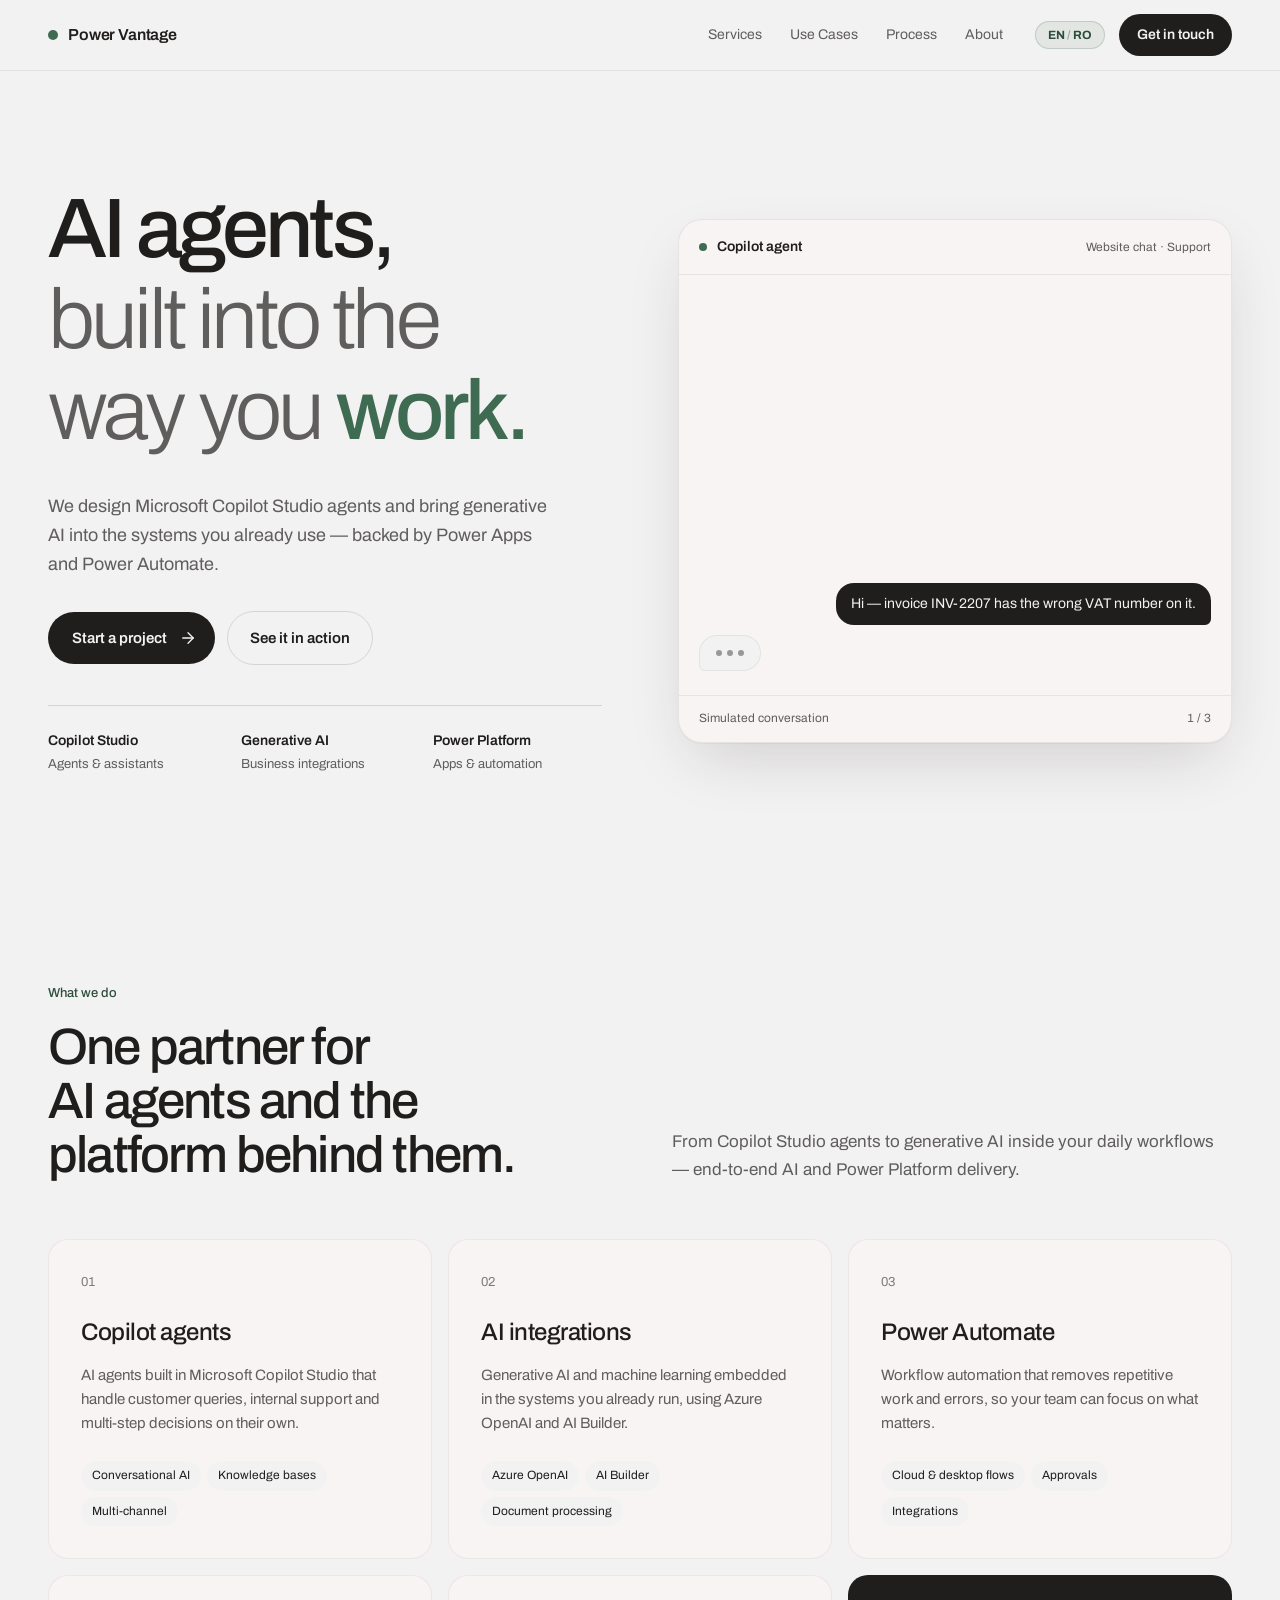
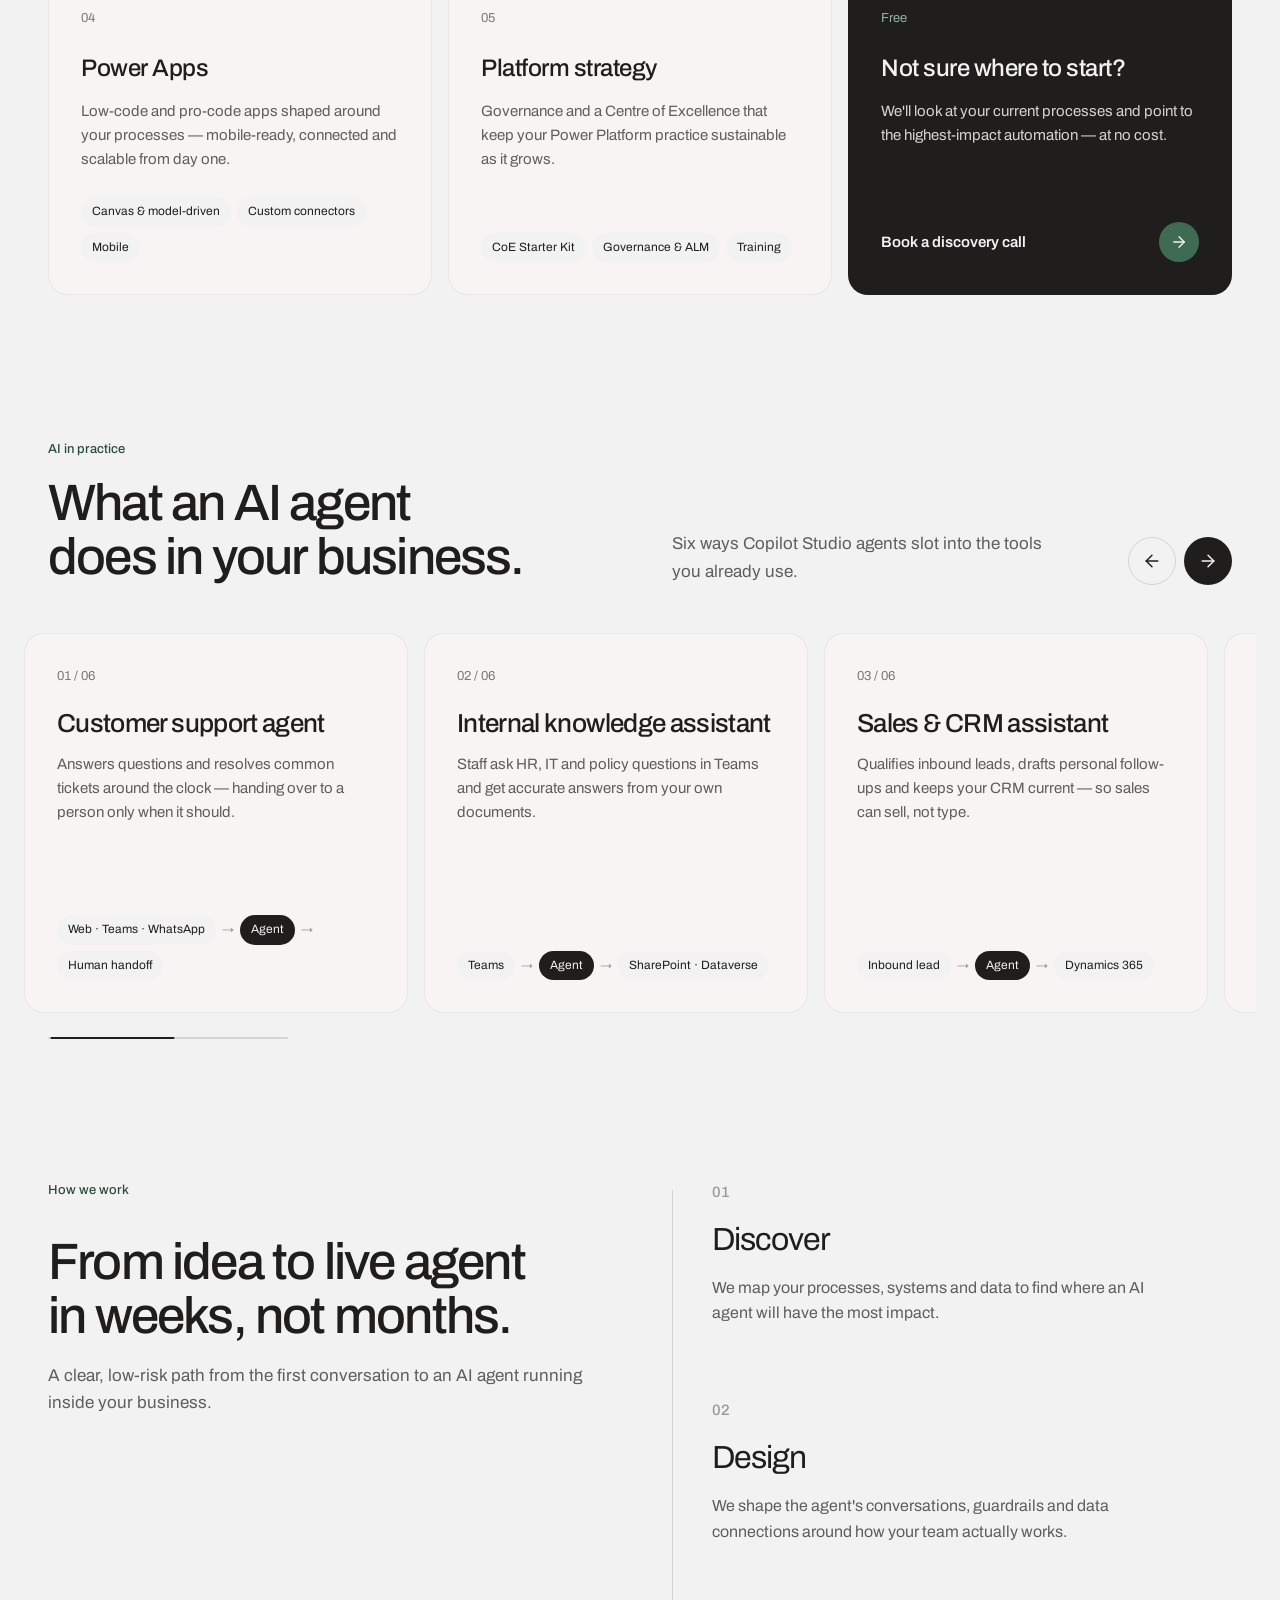
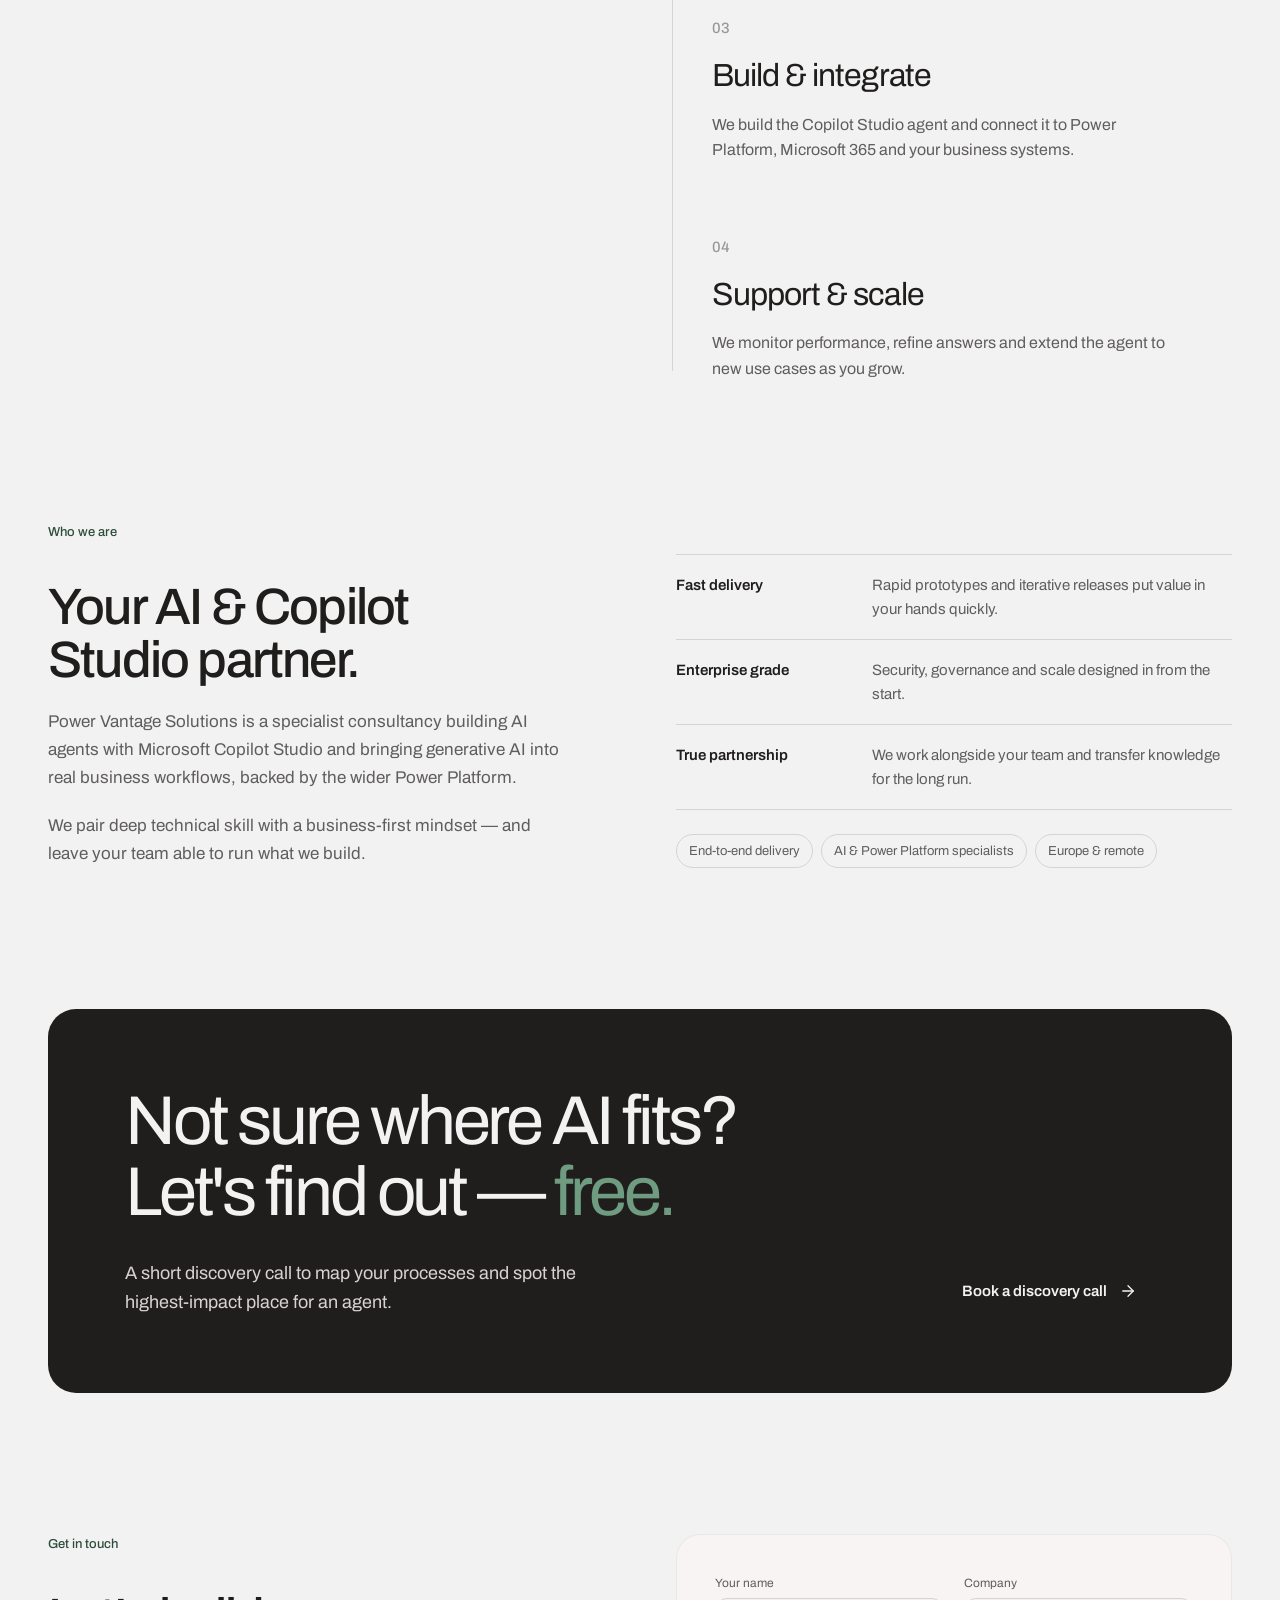
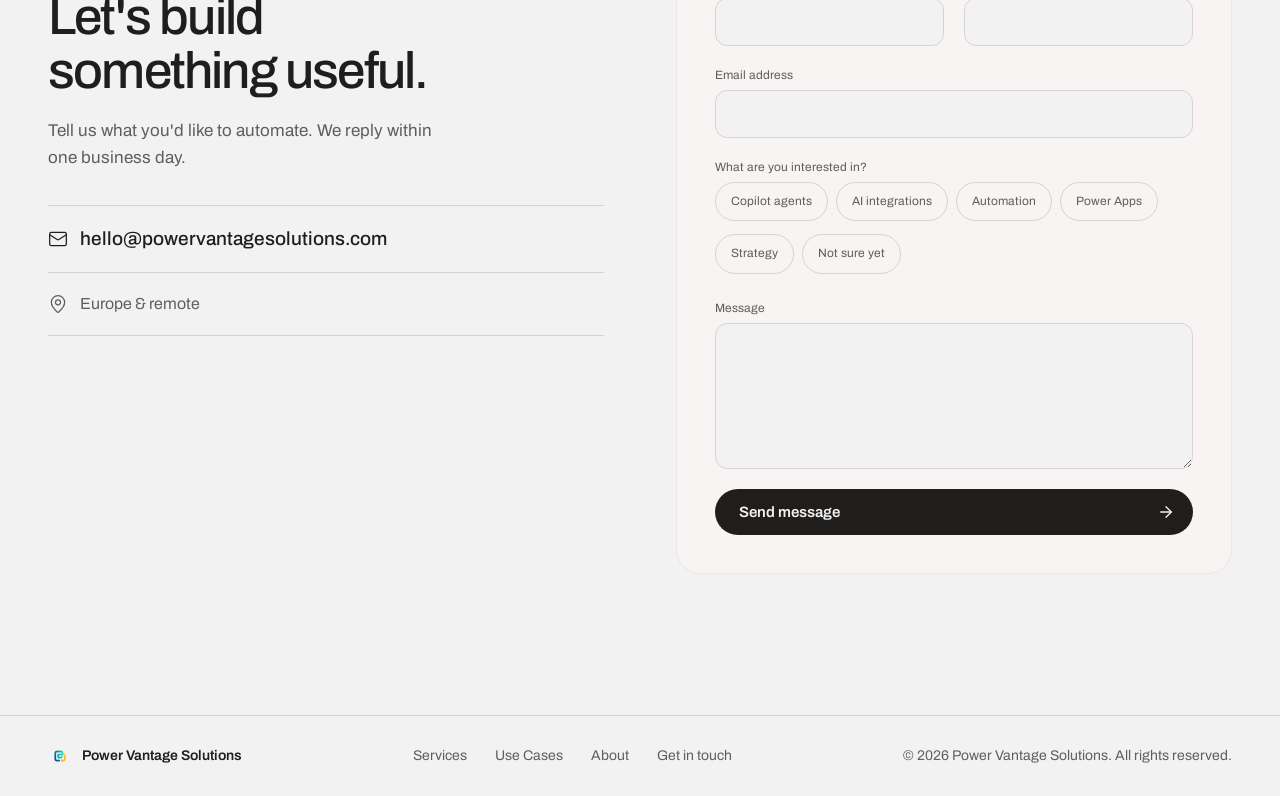
==== commit 954dc997: "new website design" ====
--- a/index.html
+++ b/index.html
@@ -27,8 +27,8 @@
 
   <link rel="preconnect" href="https://fonts.googleapis.com" />
   <link rel="preconnect" href="https://fonts.gstatic.com" crossorigin />
-  <link href="https://fonts.googleapis.com/css2?family=Plus+Jakarta+Sans:wght@400;500;600;700;800&display=swap" rel="stylesheet" />
-  <link rel="stylesheet" href="style.css?v=5" />
+  <link href="https://fonts.googleapis.com/css2?family=Archivo:wght@300;400;500;600;700;800&display=swap" rel="stylesheet" />
+  <link rel="stylesheet" href="style.css?v=6" />
 
   <script type="application/ld+json">
   {
@@ -51,425 +51,364 @@
   }
   </script>
 </head>
-<body class="labels-static">
-
-  <!-- ================= NAV ================= -->
-  <nav class="nav" id="nav">
-    <div class="nav-inner">
-      <a href="#hero" class="nav-logo">
-        <img src="logo.png" alt="Power Vantage Solutions logo" class="nav-logo-img" />
-        <span class="logo-text">Power Vantage Solutions</span>
+<body>
+
+  <!-- ================= HEADER / NAV ================= -->
+  <header class="site-header" id="siteHeader">
+    <nav class="nav">
+      <a href="#top" class="nav-brand">
+        <span class="brand-dot"></span>
+        <span>Power Vantage</span>
       </a>
-      <ul class="nav-links">
-        <li><a href="#services" data-i18n="nav.services">Services</a></li>
-        <li><a href="#use-cases" data-i18n="nav.useCases">Use Cases</a></li>
-        <li><a href="#process" data-i18n="nav.process">How It Works</a></li>
-        <li><a href="#about" data-i18n="nav.about">About</a></li>
-        <li><a href="#contact" class="btn-sm" data-i18n="nav.contact">Contact</a></li>
-        <li>
-          <button class="lang-toggle" id="langToggle" onclick="toggleLang()" aria-label="Switch language">
-            <span class="lang-active" id="langLabel">EN</span>
-            <span class="lang-sep">/</span>
-            <span class="lang-other" id="langOther">RO</span>
-          </button>
-        </li>
-      </ul>
-      <div class="nav-right-mobile">
-        <button class="lang-toggle lang-toggle--mobile" onclick="toggleLang()" aria-label="Switch language">
-          <span id="langLabelMobile">EN</span>
+      <div class="nav-links">
+        <a href="#services" data-i18n="nav.services">Services</a>
+        <a href="#use-cases" data-i18n="nav.useCases">Use Cases</a>
+        <a href="#process" data-i18n="nav.process">Process</a>
+        <a href="#about" data-i18n="nav.about">About</a>
+      </div>
+      <div class="nav-actions">
+        <button class="lang-toggle" id="langToggle" onclick="toggleLang()" aria-label="Switch language">
+          <span class="lang-active">EN</span><span class="lang-sep">/</span><span class="lang-other">RO</span>
         </button>
+        <a href="#contact" class="btn-pill-dark" data-i18n="nav.contact">Get in touch</a>
         <button class="nav-toggle" aria-label="Toggle menu" onclick="toggleMenu()">
           <span></span><span></span><span></span>
         </button>
       </div>
-    </div>
+    </nav>
     <div class="nav-mobile" id="navMobile">
       <a href="#services" onclick="closeMenu()" data-i18n="nav.services">Services</a>
       <a href="#use-cases" onclick="closeMenu()" data-i18n="nav.useCases">Use Cases</a>
-      <a href="#process" onclick="closeMenu()" data-i18n="nav.process">How It Works</a>
+      <a href="#process" onclick="closeMenu()" data-i18n="nav.process">Process</a>
       <a href="#about" onclick="closeMenu()" data-i18n="nav.about">About</a>
-      <a href="#contact" onclick="closeMenu()" data-i18n="nav.contactLong">Get in Touch</a>
+      <a href="#contact" onclick="closeMenu()" data-i18n="nav.contact">Get in touch</a>
     </div>
-  </nav>
-
-  <!-- ================= HERO ================= -->
-  <section class="hero" id="hero">
-    <div class="hero-grid">
-      <div class="hero-copy">
-        <div class="hero-badge">
-          <span class="dot"></span>
-          <span data-i18n="hero.badge">AI Agents &amp; Copilot Studio Specialists</span>
-        </div>
-        <h1 class="hero-title">
-          <span data-i18n="hero.title1">Bring the Power of</span>
-          <span class="grad-text" data-i18n="hero.title2">AI Into Your Business</span>
-        </h1>
-        <p class="hero-sub" data-i18n="hero.sub">We build AI agents with Microsoft Copilot Studio and integrate generative AI directly into your workflows — backed by Power Apps and Power Automate — so your business runs smarter, not just faster.</p>
-        <div class="hero-actions">
-          <a href="#use-cases" class="btn btn-primary"><span data-i18n="hero.cta1">See AI in Action</span> <span class="btn-icon">→</span></a>
-          <a href="#contact" class="btn btn-outline" data-i18n="hero.cta2">Start a Project</a>
-        </div>
-        <div class="hero-stats">
-          <div class="hero-stat">
-            <div class="stat-num">Copilot Studio</div>
-            <div class="stat-label" data-i18n="hero.stat1">AI Agents &amp; Assistants</div>
-          </div>
-          <div class="divider"></div>
-          <div class="hero-stat">
-            <div class="stat-num">Generative AI</div>
-            <div class="stat-label" data-i18n="hero.stat2">Business Integrations</div>
-          </div>
-          <div class="divider"></div>
-          <div class="hero-stat">
-            <div class="stat-num">Power Platform</div>
-            <div class="stat-label" data-i18n="hero.stat3">Apps &amp; Automation</div>
-          </div>
-        </div>
-      </div>
-
-      <!-- orbit constellation -->
-      <div class="hero-visual" aria-hidden="true">
-        <div class="orbit">
-          <div class="ring ring-blue"></div>
-          <div class="ring ring-teal"></div>
-          <div class="ring ring-gold"></div>
-
-          <div class="dot-layer blue"><span class="dot"></span></div>
-          <div class="dot-layer teal"><span class="dot"></span></div>
-          <div class="dot-layer gold"><span class="dot"></span></div>
-
-          <div class="label-layer l1">
-            <div class="label-anchor"><div class="orbit-anti">
-              <span class="orbit-pill"><span class="dot blue"></span>Copilot Studio</span>
-            </div></div>
-          </div>
-          <div class="label-layer l2">
-            <div class="label-anchor"><div class="orbit-anti">
-              <span class="orbit-pill"><span class="dot gold"></span>Power Apps</span>
-            </div></div>
-          </div>
-          <div class="label-layer l3">
-            <div class="label-anchor"><div class="orbit-anti">
-              <span class="orbit-pill"><span class="dot teal"></span>Power Automate</span>
-            </div></div>
-          </div>
-
-          <div class="orbit-halo"></div>
-          <div class="orbit-node"><img src="logo.png" alt="" /></div>
-        </div>
-      </div>
-    </div>
-    <div class="scroll-hint">
-      <span data-i18n="hero.scroll">Scroll to explore</span>
-      <div class="scroll-bar"></div>
-    </div>
-  </section>
-
-  <!-- ================= SERVICES ================= -->
-  <section class="section section--white" id="services">
-    <div class="container">
-      <div class="section-header" data-reveal>
-        <span class="section-tag blue" data-i18n="services.tag">What We Do</span>
-        <h2 class="section-title" data-i18n="services.title">AI Agents and Integrations Built for Business</h2>
-        <p class="section-sub" data-i18n="services.sub">From Copilot Studio agents to generative AI embedded in your daily workflows, we deliver end-to-end AI and Power Platform expertise.</p>
-      </div>
-      <div class="grid-3">
-
-        <div class="card card--warm service-card lift" data-reveal>
-          <div class="icon-tile t52 teal">
-            <svg width="26" height="26" viewBox="0 0 24 24" fill="none" stroke="currentColor" stroke-width="1.8" stroke-linecap="round" stroke-linejoin="round"><path d="M4 5h16a1 1 0 011 1v10a1 1 0 01-1 1H9l-5 4v-4H4a1 1 0 01-1-1V6a1 1 0 011-1z"/><path d="M12 8.4l.85 1.75L14.6 11l-1.75.85L12 13.6l-.85-1.75L9.4 11l1.75-.85z"/></svg>
-          </div>
-          <h3 data-i18n="services.copilot.title">Copilot Agents</h3>
-          <p data-i18n="services.copilot.desc">Purpose-built AI agents using Microsoft Copilot Studio that handle customer queries, internal support, and complex decision flows autonomously.</p>
-          <ul class="feature-list">
-            <li><span class="bullet teal"></span><span data-i18n="services.copilot.f1">Conversational AI bots</span></li>
-            <li><span class="bullet teal"></span><span data-i18n="services.copilot.f2">Knowledge base integration</span></li>
-            <li><span class="bullet teal"></span><span data-i18n="services.copilot.f3">Multi-channel deployment</span></li>
-          </ul>
-        </div>
-
-        <div class="card card--warm service-card lift" data-reveal>
-          <div class="icon-tile t52 blue">
-            <svg width="26" height="26" viewBox="0 0 24 24" fill="none" stroke="currentColor" stroke-width="1.8" stroke-linecap="round" stroke-linejoin="round"><rect x="7" y="7" width="10" height="10" rx="2.5"/><path d="M10 3v3M14 3v3M10 18v3M14 18v3M3 10h3M3 14h3M18 10h3M18 14h3"/></svg>
-          </div>
-          <h3 data-i18n="services.ai.title">AI Integrations</h3>
-          <p data-i18n="services.ai.desc">Embed generative AI and machine learning capabilities directly into your existing systems using Azure OpenAI and the Power Platform AI Builder.</p>
-          <ul class="feature-list">
-            <li><span class="bullet blue"></span><span data-i18n="services.ai.f1">Azure OpenAI &amp; GPT integration</span></li>
-            <li><span class="bullet blue"></span><span data-i18n="services.ai.f2">AI Builder models &amp; forms</span></li>
-            <li><span class="bullet blue"></span><span data-i18n="services.ai.f3">Intelligent document processing</span></li>
-          </ul>
-        </div>
-
-        <div class="card card--warm service-card lift" data-reveal>
-          <div class="icon-tile t52 gold">
-            <svg width="26" height="26" viewBox="0 0 24 24" fill="none" stroke="currentColor" stroke-width="1.8" stroke-linecap="round" stroke-linejoin="round"><path d="M13 2L5 13h6l-1 9 9-12h-6l1-8z"/></svg>
-          </div>
+    <div class="nav-progress" id="navProgress"></div>
+  </header>
+
+  <main id="top">
+
+    <!-- ================= HERO ================= -->
+    <section class="hero">
+      <div class="hero-grid">
+        <div class="hero-copy">
+          <h1 class="hero-title">
+            <span class="line-mask"><span class="line" data-line="1" data-i18n="hero.titleLine1">AI agents,</span></span>
+            <span class="line-mask"><span class="line line--light" data-line="2" data-i18n="hero.titleLine2">built into the</span></span>
+            <span class="line-mask"><span class="line" data-line="3"><span class="line--light" data-i18n="hero.titleLine3">way you </span><span class="accent" data-i18n="hero.titleAccent">work.</span></span></span>
+          </h1>
+          <p class="hero-sub" data-fade="1" data-i18n="hero.sub">We design Microsoft Copilot Studio agents and bring generative AI into the systems you already use — backed by Power Apps and Power Automate.</p>
+          <div class="hero-actions" data-fade="2">
+            <a href="#contact" class="btn btn-primary"><span data-i18n="hero.cta1">Start a project</span>
+              <svg width="18" height="18" viewBox="0 0 24 24" fill="none" stroke="currentColor" stroke-width="1.75" stroke-linecap="round" stroke-linejoin="round"><path d="M5 12h14"/><path d="m12 5 7 7-7 7"/></svg>
+            </a>
+            <a href="#use-cases" class="btn btn-outline" data-i18n="hero.cta2">See it in action</a>
+          </div>
+          <div class="hero-stats" data-fade="3">
+            <div class="hero-stat"><span class="stat-title">Copilot Studio</span><span class="stat-caption" data-i18n="hero.stat1">Agents &amp; assistants</span></div>
+            <div class="hero-stat"><span class="stat-title">Generative AI</span><span class="stat-caption" data-i18n="hero.stat2">Business integrations</span></div>
+            <div class="hero-stat"><span class="stat-title">Power Platform</span><span class="stat-caption" data-i18n="hero.stat3">Apps &amp; automation</span></div>
+          </div>
+        </div>
+
+        <div class="chat-card" data-fade="2" aria-hidden="true">
+          <div class="chat-head">
+            <span class="chat-dot" id="chatDot"></span>
+            <span class="chat-title">Copilot agent</span>
+            <span class="chat-channel" id="chatChannel"></span>
+          </div>
+          <div class="chat-body" id="chatBody"></div>
+          <div class="chat-foot">
+            <span>Simulated conversation</span>
+            <span id="chatScenario">1 / 3</span>
+          </div>
+        </div>
+      </div>
+    </section>
+
+    <!-- ================= SERVICES ================= -->
+    <section class="section" id="services">
+      <div class="section-head">
+        <div data-reveal>
+          <span class="tag" data-i18n="services.tag">What we do</span>
+          <h2 class="h-title" data-i18n="services.title">One partner for AI agents and the platform behind them.</h2>
+        </div>
+        <p class="section-sub" data-reveal="80" data-i18n="services.sub">From Copilot Studio agents to generative AI inside your daily workflows — end-to-end AI and Power Platform delivery.</p>
+      </div>
+
+      <div class="services-grid">
+        <article class="card" data-reveal>
+          <span class="card-num">01</span>
+          <h3 data-i18n="services.copilot.title">Copilot agents</h3>
+          <p data-i18n="services.copilot.desc">AI agents built in Microsoft Copilot Studio that handle customer queries, internal support and multi-step decisions on their own.</p>
+          <div class="chips">
+            <span data-i18n="services.copilot.f1">Conversational AI</span>
+            <span data-i18n="services.copilot.f2">Knowledge bases</span>
+            <span data-i18n="services.copilot.f3">Multi-channel</span>
+          </div>
+        </article>
+        <article class="card" data-reveal="70">
+          <span class="card-num">02</span>
+          <h3 data-i18n="services.ai.title">AI integrations</h3>
+          <p data-i18n="services.ai.desc">Generative AI and machine learning embedded in the systems you already run, using Azure OpenAI and AI Builder.</p>
+          <div class="chips">
+            <span data-i18n="services.ai.f1">Azure OpenAI</span>
+            <span data-i18n="services.ai.f2">AI Builder</span>
+            <span data-i18n="services.ai.f3">Document processing</span>
+          </div>
+        </article>
+        <article class="card" data-reveal="140">
+          <span class="card-num">03</span>
           <h3 data-i18n="services.automate.title">Power Automate</h3>
-          <p data-i18n="services.automate.desc">Intelligent workflow automation that eliminates repetitive tasks, reduces errors, and frees your team to focus on high-value work.</p>
-          <ul class="feature-list">
-            <li><span class="bullet gold"></span><span data-i18n="services.automate.f1">Cloud &amp; desktop flows</span></li>
-            <li><span class="bullet gold"></span><span data-i18n="services.automate.f2">Approval workflows &amp; notifications</span></li>
-            <li><span class="bullet gold"></span><span data-i18n="services.automate.f3">Cross-platform integrations</span></li>
-          </ul>
-        </div>
-
-        <div class="card card--warm service-card lift" data-reveal>
-          <div class="icon-tile t52 blue">
-            <svg width="26" height="26" viewBox="0 0 24 24" fill="none" stroke="currentColor" stroke-width="1.8" stroke-linecap="round" stroke-linejoin="round"><rect x="3.5" y="3.5" width="7" height="7" rx="2"/><rect x="13.5" y="3.5" width="7" height="7" rx="2"/><rect x="3.5" y="13.5" width="7" height="7" rx="2"/><rect x="13.5" y="13.5" width="7" height="7" rx="2"/></svg>
-          </div>
+          <p data-i18n="services.automate.desc">Workflow automation that removes repetitive work and errors, so your team can focus on what matters.</p>
+          <div class="chips">
+            <span data-i18n="services.automate.f1">Cloud &amp; desktop flows</span>
+            <span data-i18n="services.automate.f2">Approvals</span>
+            <span data-i18n="services.automate.f3">Integrations</span>
+          </div>
+        </article>
+        <article class="card" data-reveal>
+          <span class="card-num">04</span>
           <h3 data-i18n="services.apps.title">Power Apps</h3>
-          <p data-i18n="services.apps.desc">Custom low-code and pro-code applications tailored to your business processes. Mobile-ready, integrated, and scalable from day one.</p>
-          <ul class="feature-list">
-            <li><span class="bullet blue"></span><span data-i18n="services.apps.f1">Canvas &amp; Model-Driven Apps</span></li>
-            <li><span class="bullet blue"></span><span data-i18n="services.apps.f2">Custom connectors &amp; data sources</span></li>
-            <li><span class="bullet blue"></span><span data-i18n="services.apps.f3">Responsive mobile experiences</span></li>
-          </ul>
-        </div>
-
-        <div class="card card--warm service-card lift" data-reveal>
-          <div class="icon-tile t52 teal">
-            <svg width="26" height="26" viewBox="0 0 24 24" fill="none" stroke="currentColor" stroke-width="1.8" stroke-linecap="round" stroke-linejoin="round"><circle cx="12" cy="12" r="9"/><path d="M15.5 8.5l-2.2 4.8-4.8 2.2 2.2-4.8z"/></svg>
-          </div>
-          <h3 data-i18n="services.strategy.title">Power Platform Strategy</h3>
-          <p data-i18n="services.strategy.desc">From governance frameworks to Centre of Excellence (CoE) setups, we help you build a sustainable, scalable Power Platform practice.</p>
-          <ul class="feature-list">
-            <li><span class="bullet teal"></span><span data-i18n="services.strategy.f1">CoE Starter Kit implementation</span></li>
-            <li><span class="bullet teal"></span><span data-i18n="services.strategy.f2">Governance &amp; ALM setup</span></li>
-            <li><span class="bullet teal"></span><span data-i18n="services.strategy.f3">Training &amp; enablement</span></li>
-          </ul>
-        </div>
-
-        <div class="cta-card" data-reveal>
+          <p data-i18n="services.apps.desc">Low-code and pro-code apps shaped around your processes — mobile-ready, connected and scalable from day one.</p>
+          <div class="chips">
+            <span data-i18n="services.apps.f1">Canvas &amp; model-driven</span>
+            <span data-i18n="services.apps.f2">Custom connectors</span>
+            <span data-i18n="services.apps.f3">Mobile</span>
+          </div>
+        </article>
+        <article class="card" data-reveal="70">
+          <span class="card-num">05</span>
+          <h3 data-i18n="services.strategy.title">Platform strategy</h3>
+          <p data-i18n="services.strategy.desc">Governance and a Centre of Excellence that keep your Power Platform practice sustainable as it grows.</p>
+          <div class="chips">
+            <span data-i18n="services.strategy.f1">CoE Starter Kit</span>
+            <span data-i18n="services.strategy.f2">Governance &amp; ALM</span>
+            <span data-i18n="services.strategy.f3">Training</span>
+          </div>
+        </article>
+        <a href="#contact" class="card card--dark" data-reveal="140">
+          <span class="card-flag" data-i18n="services.cta.tag">Free</span>
           <h3 data-i18n="services.cta.title">Not sure where to start?</h3>
-          <p data-i18n="services.cta.desc">We'll assess your current processes and identify the highest-impact automation opportunities — at no cost.</p>
-          <a href="#contact" class="cta-btn"><span data-i18n="services.cta.btn">Book a Free Discovery Call</span> →</a>
-        </div>
-
-      </div>
-    </div>
-  </section>
-
-  <!-- ================= USE CASES ================= -->
-  <section class="section" id="use-cases">
-    <div class="container">
-      <div class="section-header" data-reveal>
-        <span class="section-tag teal" data-i18n="usecases.tag">AI In Practice</span>
-        <h2 class="section-title" data-i18n="usecases.title">What AI Integration Looks Like in Your Business</h2>
-        <p class="section-sub" data-i18n="usecases.sub">Real ways Copilot Studio agents and generative AI slot into the systems you already use.</p>
-      </div>
-      <div class="grid-3">
-
-        <div class="card card--white usecase-card lift" data-reveal>
-          <div class="icon-tile t50 teal">
-            <svg width="24" height="24" viewBox="0 0 24 24" fill="none" stroke="currentColor" stroke-width="1.8" stroke-linecap="round" stroke-linejoin="round"><path d="M4 5h16a1 1 0 011 1v10a1 1 0 01-1 1H9l-5 4v-4H4a1 1 0 01-1-1V6a1 1 0 011-1z"/><circle cx="8.5" cy="11" r="1" fill="currentColor" stroke="none"/><circle cx="12" cy="11" r="1" fill="currentColor" stroke="none"/><circle cx="15.5" cy="11" r="1" fill="currentColor" stroke="none"/></svg>
-          </div>
-          <h3 data-i18n="usecases.support.title">Customer Support Agent</h3>
-          <p data-i18n="usecases.support.desc">A Copilot Studio agent answers customer questions and resolves common tickets 24/7 on your website, Teams, or WhatsApp — escalating to a human only when it needs to.</p>
-        </div>
-
-        <div class="card card--white usecase-card lift" data-reveal>
-          <div class="icon-tile t50 blue">
-            <svg width="24" height="24" viewBox="0 0 24 24" fill="none" stroke="currentColor" stroke-width="1.8" stroke-linecap="round" stroke-linejoin="round"><path d="M4 19.5A2.5 2.5 0 016.5 17H20"/><path d="M6.5 2H20v20H6.5A2.5 2.5 0 014 19.5v-15A2.5 2.5 0 016.5 2z"/></svg>
-          </div>
-          <h3 data-i18n="usecases.knowledge.title">Internal Knowledge Assistant</h3>
-          <p data-i18n="usecases.knowledge.desc">Employees ask HR, IT, and policy questions in Teams and get instant, accurate answers pulled directly from your SharePoint, Dataverse, and internal documents.</p>
-        </div>
-
-        <div class="card card--white usecase-card lift" data-reveal>
-          <div class="icon-tile t50 gold">
-            <svg width="24" height="24" viewBox="0 0 24 24" fill="none" stroke="currentColor" stroke-width="1.8" stroke-linecap="round" stroke-linejoin="round"><path d="M3 17l6-6 4 4 7-8"/><path d="M15 6h5v5"/></svg>
-          </div>
-          <h3 data-i18n="usecases.sales.title">Sales &amp; CRM Assistant</h3>
-          <p data-i18n="usecases.sales.desc">AI qualifies inbound leads, drafts personalised follow-ups, and keeps Dynamics 365 or your CRM updated automatically — so your sales team spends time selling, not typing.</p>
-        </div>
-
-        <div class="card card--white usecase-card lift" data-reveal>
-          <div class="icon-tile t50 blue">
-            <svg width="24" height="24" viewBox="0 0 24 24" fill="none" stroke="currentColor" stroke-width="1.8" stroke-linecap="round" stroke-linejoin="round"><path d="M7 3h7l4 4v14a1 1 0 01-1 1H7a1 1 0 01-1-1V4a1 1 0 011-1z"/><path d="M9 13l2 2 4-4"/></svg>
-          </div>
-          <h3 data-i18n="usecases.documents.title">Document &amp; Invoice Processing</h3>
-          <p data-i18n="usecases.documents.desc">AI Builder and generative AI read invoices, contracts, and forms, extract the data you need, and route it into your finance or ERP system automatically.</p>
-        </div>
-
-        <div class="card card--white usecase-card lift" data-reveal>
-          <div class="icon-tile t50 teal">
-            <svg width="24" height="24" viewBox="0 0 24 24" fill="none" stroke="currentColor" stroke-width="1.8" stroke-linecap="round" stroke-linejoin="round"><rect x="3" y="4" width="18" height="14" rx="2"/><path d="M7 14v-3M12 14V8M17 14v-5"/><path d="M8 21h8"/></svg>
-          </div>
-          <h3 data-i18n="usecases.insights.title">Meeting &amp; Reporting Insights</h3>
-          <p data-i18n="usecases.insights.desc">Generative AI summarises meetings and turns raw Power BI data into plain-language reports and dashboards your team can act on without a data analyst.</p>
-        </div>
-
-        <div class="card card--white usecase-card lift" data-reveal>
-          <div class="icon-tile t50 blue">
-            <svg width="24" height="24" viewBox="0 0 24 24" fill="none" stroke="currentColor" stroke-width="1.8" stroke-linecap="round" stroke-linejoin="round"><circle cx="9" cy="8" r="3.5"/><path d="M3 20c0-3.3 2.7-6 6-6s6 2.7 6 6"/><path d="M18 8v6M15 11h6"/></svg>
-          </div>
-          <h3 data-i18n="usecases.onboarding.title">Employee Onboarding Agent</h3>
-          <p data-i18n="usecases.onboarding.desc">New hires get guided through setup and policy questions by a Copilot agent, while Power Automate quietly provisions accounts, access, and equipment in the background.</p>
-        </div>
-
-      </div>
-    </div>
-  </section>
-
-  <!-- ================= HOW IT WORKS ================= -->
-  <section class="section section--white" id="process">
-    <div class="container">
-      <div class="section-header" data-reveal>
-        <span class="section-tag gold" data-i18n="process.tag">How We Work</span>
-        <h2 class="section-title" data-i18n="process.title">From Idea to AI Agent in Weeks, Not Months</h2>
-        <p class="section-sub" data-i18n="process.sub">A clear, low-risk path from first conversation to a live AI agent integrated into your business.</p>
-      </div>
-      <div class="grid-4">
-        <div class="card card--warm step-card lift" data-reveal>
-          <div class="step-num">01</div>
-          <strong data-i18n="process.s1.title">Discover</strong>
-          <span data-i18n="process.s1.desc">We map your processes, systems, and data to find the highest-impact place for an AI agent to plug in.</span>
-        </div>
-        <div class="card card--warm step-card lift" data-reveal>
-          <div class="step-num">02</div>
-          <strong data-i18n="process.s2.title">Design</strong>
-          <span data-i18n="process.s2.desc">We design the agent's conversation flows, guardrails, and data connections around how your team actually works.</span>
-        </div>
-        <div class="card card--warm step-card lift" data-reveal>
-          <div class="step-num">03</div>
-          <strong data-i18n="process.s3.title">Build &amp; Integrate</strong>
-          <span data-i18n="process.s3.desc">We build the Copilot Studio agent and connect it to your Power Platform, Microsoft 365, and business systems.</span>
-        </div>
-        <div class="card card--warm step-card lift" data-reveal>
-          <div class="step-num">04</div>
-          <strong data-i18n="process.s4.title">Support &amp; Scale</strong>
-          <span data-i18n="process.s4.desc">We monitor performance, refine responses, and extend the agent to new use cases as your business grows.</span>
-        </div>
-      </div>
-    </div>
-  </section>
-
-  <!-- ================= ABOUT ================= -->
-  <section class="section" id="about">
-    <div class="container">
-      <div class="section-header wide" data-reveal>
-        <span class="section-tag blue" data-i18n="about.tag">Who We Are</span>
-        <h2 class="section-title" data-i18n="about.title">Your Trusted AI &amp; Copilot Studio Partner</h2>
-        <p class="about-lead" data-i18n="about.lead">Power Vantage Solutions is a specialist consultancy focused on building AI agents with Microsoft Copilot Studio and integrating generative AI into real business workflows, backed by the wider Microsoft Power Platform. We partner with organisations of all sizes to design, build, and scale intelligent solutions that drive real business outcomes. Our team combines deep technical expertise with a business-first mindset — we don't just deliver technology, we deliver transformation.</p>
-      </div>
-
-      <div class="stats-bar" data-reveal>
-        <div class="stat">
-          <div class="about-stat-big" data-count="50" data-count-suffix="+">0+</div>
-          <div class="about-stat-label" data-i18n="about.stat1">Projects Delivered</div>
-        </div>
-        <div class="divider"></div>
-        <div class="stat">
-          <div class="about-stat-num" data-i18n="about.stat2num">AI &amp; Power Platform</div>
-          <div class="about-stat-label" data-i18n="about.stat2">Specialists</div>
-        </div>
-        <div class="divider"></div>
-        <div class="stat">
-          <div class="about-stat-num" data-i18n="about.stat3num">End-to-End</div>
-          <div class="about-stat-label" data-i18n="about.stat3">Delivery Approach</div>
-        </div>
-        <div class="divider"></div>
-        <div class="stat">
-          <div class="about-stat-num" data-i18n="about.stat4num">Europe &amp; Remote</div>
-          <div class="about-stat-label" data-i18n="about.stat4">Available Globally</div>
-        </div>
-      </div>
-
-      <div class="grid-3">
-        <div class="card card--white pillar-card lift" data-reveal>
-          <div class="icon-tile t46 gold">
-            <svg width="22" height="22" viewBox="0 0 24 24" fill="none" stroke="currentColor" stroke-width="1.8" stroke-linecap="round" stroke-linejoin="round"><path d="M13 2L5 13h6l-1 9 9-12h-6l1-8z"/></svg>
-          </div>
-          <strong data-i18n="about.p1.title">Fast Delivery</strong>
-          <span data-i18n="about.p1.desc">Rapid prototyping and iterative deployments that get value into your hands quickly.</span>
-        </div>
-        <div class="card card--white pillar-card lift" data-reveal>
-          <div class="icon-tile t46 blue">
-            <svg width="22" height="22" viewBox="0 0 24 24" fill="none" stroke="currentColor" stroke-width="1.8" stroke-linecap="round" stroke-linejoin="round"><path d="M12 3l7 3v5c0 4.5-3 7.5-7 9-4-1.5-7-4.5-7-9V6l7-3z"/><path d="M9.5 12l1.8 1.8L15 10"/></svg>
-          </div>
-          <strong data-i18n="about.p2.title">Enterprise Grade</strong>
-          <span data-i18n="about.p2.desc">Security, governance, and scalability built in from the start — not bolted on later.</span>
-        </div>
-        <div class="card card--white pillar-card lift" data-reveal>
-          <div class="icon-tile t46 teal">
-            <svg width="22" height="22" viewBox="0 0 24 24" fill="none" stroke="currentColor" stroke-width="1.8" stroke-linecap="round" stroke-linejoin="round"><circle cx="8" cy="8" r="3"/><circle cx="17" cy="9" r="2.5"/><path d="M2.5 20c0-3 2.5-5 5.5-5s5.5 2 5.5 5"/><path d="M15 15c2.5 0 5 1.6 5 5"/></svg>
-          </div>
-          <strong data-i18n="about.p3.title">True Partnership</strong>
-          <span data-i18n="about.p3.desc">We work alongside your team, transfer knowledge, and set you up for long-term success.</span>
-        </div>
-      </div>
-    </div>
-  </section>
-
-  <!-- ================= CONTACT ================= -->
-  <section class="section section--white contact" id="contact">
-    <div class="contact-glow g1"></div>
-    <div class="contact-glow g2"></div>
-    <div class="contact-inner">
-      <div class="contact-info" data-reveal>
-        <span class="section-tag blue" data-i18n="contact.tag">Get In Touch</span>
-        <h2 class="section-title">
-          <span data-i18n="contact.title">Let's Build Something </span><span class="grad-text" data-i18n="contact.titleGrad">Powerful</span>
-        </h2>
-        <p data-i18n="contact.sub">Ready to automate, innovate, and accelerate? Drop us a message and we'll get back to you within one business day.</p>
-        <div class="contact-details">
-          <div class="contact-item">
-            <div class="contact-icon blue">
-              <svg viewBox="0 0 24 24" fill="none" stroke="currentColor" stroke-width="1.6" stroke-linecap="round" stroke-linejoin="round"><path d="M3 8l7.89 5.26a2 2 0 002.22 0L21 8M5 19h14a2 2 0 002-2V7a2 2 0 00-2-2H5a2 2 0 00-2 2v10a2 2 0 002 2z"/></svg>
+          <p data-i18n="services.cta.desc">We'll look at your current processes and point to the highest-impact automation — at no cost.</p>
+          <span class="card-cta">
+            <span data-i18n="services.cta.btn">Book a discovery call</span>
+            <span class="card-cta-icon">
+              <svg width="18" height="18" viewBox="0 0 24 24" fill="none" stroke="currentColor" stroke-width="1.75" stroke-linecap="round" stroke-linejoin="round"><path d="M5 12h14"/><path d="m12 5 7 7-7 7"/></svg>
+            </span>
+          </span>
+        </a>
+      </div>
+    </section>
+
+    <!-- ================= USE CASES ================= -->
+    <section class="section" id="use-cases">
+      <div class="section-head section-head--split">
+        <div data-reveal>
+          <span class="tag" data-i18n="usecases.tag">AI in practice</span>
+          <h2 class="h-title" data-i18n="usecases.title">What an AI agent does in your business.</h2>
+        </div>
+        <div class="section-head-right" data-reveal="80">
+          <p class="section-sub section-sub--sm" data-i18n="usecases.sub">Six ways Copilot Studio agents slot into the tools you already use.</p>
+          <div class="carousel-nav">
+            <button class="round-btn" id="ucPrev" aria-label="Previous">
+              <svg width="20" height="20" viewBox="0 0 24 24" fill="none" stroke="currentColor" stroke-width="1.75" stroke-linecap="round" stroke-linejoin="round"><path d="m12 19-7-7 7-7"/><path d="M19 12H5"/></svg>
+            </button>
+            <button class="round-btn round-btn--dark" id="ucNext" aria-label="Next">
+              <svg width="20" height="20" viewBox="0 0 24 24" fill="none" stroke="currentColor" stroke-width="1.75" stroke-linecap="round" stroke-linejoin="round"><path d="M5 12h14"/><path d="m12 5 7 7-7 7"/></svg>
+            </button>
+          </div>
+        </div>
+      </div>
+
+      <div class="carousel" id="ucCarousel" data-reveal>
+        <div class="carousel-track" id="ucTrack">
+          <article class="uc-card">
+            <span class="card-num">01 / 06</span>
+            <h3 data-i18n="usecases.support.title">Customer support agent</h3>
+            <p data-i18n="usecases.support.desc">Answers questions and resolves common tickets around the clock — handing over to a person only when it should.</p>
+            <div class="flow"><span>Web · Teams · WhatsApp</span><span class="flow-arrow">→</span><span class="flow-mid">Agent</span><span class="flow-arrow">→</span><span>Human handoff</span></div>
+          </article>
+          <article class="uc-card">
+            <span class="card-num">02 / 06</span>
+            <h3 data-i18n="usecases.knowledge.title">Internal knowledge assistant</h3>
+            <p data-i18n="usecases.knowledge.desc">Staff ask HR, IT and policy questions in Teams and get accurate answers from your own documents.</p>
+            <div class="flow"><span>Teams</span><span class="flow-arrow">→</span><span class="flow-mid">Agent</span><span class="flow-arrow">→</span><span>SharePoint · Dataverse</span></div>
+          </article>
+          <article class="uc-card">
+            <span class="card-num">03 / 06</span>
+            <h3 data-i18n="usecases.sales.title">Sales &amp; CRM assistant</h3>
+            <p data-i18n="usecases.sales.desc">Qualifies inbound leads, drafts personal follow-ups and keeps your CRM current — so sales can sell, not type.</p>
+            <div class="flow"><span>Inbound lead</span><span class="flow-arrow">→</span><span class="flow-mid">Agent</span><span class="flow-arrow">→</span><span>Dynamics 365</span></div>
+          </article>
+          <article class="uc-card">
+            <span class="card-num">04 / 06</span>
+            <h3 data-i18n="usecases.documents.title">Document &amp; invoice processing</h3>
+            <p data-i18n="usecases.documents.desc">Reads invoices, contracts and forms, extracts what matters and routes it into finance or ERP automatically.</p>
+            <div class="flow"><span>PDF · Email</span><span class="flow-arrow">→</span><span class="flow-mid">AI Builder</span><span class="flow-arrow">→</span><span>ERP</span></div>
+          </article>
+          <article class="uc-card">
+            <span class="card-num">05 / 06</span>
+            <h3 data-i18n="usecases.insights.title">Meeting &amp; reporting insights</h3>
+            <p data-i18n="usecases.insights.desc">Summarises meetings and turns Power BI data into plain-language reports your team can act on — no analyst needed.</p>
+            <div class="flow"><span>Meetings · Power BI</span><span class="flow-arrow">→</span><span class="flow-mid">Gen AI</span><span class="flow-arrow">→</span><span>Clear report</span></div>
+          </article>
+          <article class="uc-card">
+            <span class="card-num">06 / 06</span>
+            <h3 data-i18n="usecases.onboarding.title">Employee onboarding agent</h3>
+            <p data-i18n="usecases.onboarding.desc">Guides new hires through setup and policy questions while Power Automate provisions accounts, access and equipment.</p>
+            <div class="flow"><span>New hire</span><span class="flow-arrow">→</span><span class="flow-mid">Agent</span><span class="flow-arrow">→</span><span>Accounts · Access</span></div>
+          </article>
+        </div>
+      </div>
+      <div class="carousel-rail"><div class="carousel-thumb" id="ucThumb"></div></div>
+    </section>
+
+    <!-- ================= PROCESS ================= -->
+    <section class="section" id="process">
+      <div class="process-grid">
+        <div class="process-intro">
+          <span class="tag" data-reveal data-i18n="process.tag">How we work</span>
+          <h2 class="h-title" data-reveal="60" data-i18n="process.title">From idea to live agent in weeks, not months.</h2>
+          <p class="section-sub" data-reveal="120" data-i18n="process.sub">A clear, low-risk path from the first conversation to an AI agent running inside your business.</p>
+        </div>
+        <ol class="process-steps" id="processSteps">
+          <span class="process-line"></span>
+          <span class="process-line-fill" id="processFill"></span>
+          <li data-reveal>
+            <span class="step-num" data-step="1">01</span>
+            <h3 data-i18n="process.s1.title">Discover</h3>
+            <p data-i18n="process.s1.desc">We map your processes, systems and data to find where an AI agent will have the most impact.</p>
+          </li>
+          <li data-reveal>
+            <span class="step-num" data-step="2">02</span>
+            <h3 data-i18n="process.s2.title">Design</h3>
+            <p data-i18n="process.s2.desc">We shape the agent's conversations, guardrails and data connections around how your team actually works.</p>
+          </li>
+          <li data-reveal>
+            <span class="step-num" data-step="3">03</span>
+            <h3 data-i18n="process.s3.title">Build &amp; integrate</h3>
+            <p data-i18n="process.s3.desc">We build the Copilot Studio agent and connect it to Power Platform, Microsoft 365 and your business systems.</p>
+          </li>
+          <li data-reveal>
+            <span class="step-num" data-step="4">04</span>
+            <h3 data-i18n="process.s4.title">Support &amp; scale</h3>
+            <p data-i18n="process.s4.desc">We monitor performance, refine answers and extend the agent to new use cases as you grow.</p>
+          </li>
+        </ol>
+      </div>
+    </section>
+
+    <!-- ================= ABOUT ================= -->
+    <section class="section" id="about">
+      <div class="about-grid">
+        <div class="about-intro">
+          <span class="tag" data-reveal data-i18n="about.tag">Who we are</span>
+          <h2 class="h-title" data-reveal="60" data-i18n="about.title">Your AI &amp; Copilot Studio partner.</h2>
+          <p class="section-sub" data-reveal="120" data-i18n="about.lead1">Power Vantage Solutions is a specialist consultancy building AI agents with Microsoft Copilot Studio and bringing generative AI into real business workflows, backed by the wider Power Platform.</p>
+          <p class="section-sub" data-reveal="160" data-i18n="about.lead2">We pair deep technical skill with a business-first mindset — and leave your team able to run what we build.</p>
+        </div>
+        <div class="about-side">
+          <div class="about-pillars" data-reveal="100">
+            <div class="about-pillar"><strong data-i18n="about.p1.title">Fast delivery</strong><span data-i18n="about.p1.desc">Rapid prototypes and iterative releases put value in your hands quickly.</span></div>
+            <div class="about-pillar"><strong data-i18n="about.p2.title">Enterprise grade</strong><span data-i18n="about.p2.desc">Security, governance and scale designed in from the start.</span></div>
+            <div class="about-pillar"><strong data-i18n="about.p3.title">True partnership</strong><span data-i18n="about.p3.desc">We work alongside your team and transfer knowledge for the long run.</span></div>
+          </div>
+          <div class="about-chips" data-reveal="240">
+            <span data-i18n="about.chip1">End-to-end delivery</span>
+            <span data-i18n="about.chip2">AI &amp; Power Platform specialists</span>
+            <span data-i18n="about.chip3">Europe &amp; remote</span>
+          </div>
+        </div>
+      </div>
+    </section>
+
+    <!-- ================= CTA BANNER ================= -->
+    <section class="section">
+      <div class="cta-banner" data-reveal>
+        <h2><span data-i18n="cta.title">Not sure where AI fits? Let's find out — </span><span class="accent" data-i18n="cta.titleAccent">free.</span></h2>
+        <div class="cta-banner-row">
+          <p data-i18n="cta.sub">A short discovery call to map your processes and spot the highest-impact place for an agent.</p>
+          <a href="#contact" class="btn btn-primary">
+            <span data-i18n="cta.btn">Book a discovery call</span>
+            <svg width="18" height="18" viewBox="0 0 24 24" fill="none" stroke="currentColor" stroke-width="1.75" stroke-linecap="round" stroke-linejoin="round"><path d="M5 12h14"/><path d="m12 5 7 7-7 7"/></svg>
+          </a>
+        </div>
+      </div>
+    </section>
+
+    <!-- ================= CONTACT ================= -->
+    <section class="section" id="contact">
+      <div class="contact-grid">
+        <div class="contact-info">
+          <span class="tag" data-reveal data-i18n="contact.tag">Get in touch</span>
+          <h2 class="h-title" data-reveal="60" data-i18n="contact.title">Let's build something useful.</h2>
+          <p class="section-sub" data-reveal="120" data-i18n="contact.sub">Tell us what you'd like to automate. We reply within one business day.</p>
+          <div class="contact-rows" data-reveal="160">
+            <a href="mailto:hello@powervantagesolutions.com" class="contact-row">
+              <svg width="20" height="20" viewBox="0 0 24 24" fill="none" stroke="currentColor" stroke-width="1.5" stroke-linecap="round" stroke-linejoin="round"><rect width="20" height="16" x="2" y="4" rx="2"/><path d="m22 7-8.97 5.7a1.94 1.94 0 0 1-2.06 0L2 7"/></svg>
+              <span>hello@powervantagesolutions.com</span>
+            </a>
+            <div class="contact-row contact-row--static">
+              <svg width="20" height="20" viewBox="0 0 24 24" fill="none" stroke="currentColor" stroke-width="1.5" stroke-linecap="round" stroke-linejoin="round"><path d="M20 10c0 5-5.5 10.2-7.4 11.8a1 1 0 0 1-1.2 0C9.5 20.2 4 15 4 10a8 8 0 0 1 16 0"/><circle cx="12" cy="10" r="3"/></svg>
+              <span data-i18n="contact.location">Europe &amp; remote</span>
             </div>
-            <span>hello@powervantagesolutions.com</span>
-          </div>
-          <div class="contact-item">
-            <div class="contact-icon teal">
-              <svg viewBox="0 0 24 24" fill="none" stroke="currentColor" stroke-width="1.6" stroke-linecap="round" stroke-linejoin="round"><path d="M21 10c0 7-9 13-9 13s-9-6-9-13a9 9 0 0118 0z"/><circle cx="12" cy="10" r="3"/></svg>
+          </div>
+        </div>
+
+        <div class="contact-card" data-reveal="100">
+          <form class="contact-form" id="contactForm" onsubmit="return handleSubmit(event)" novalidate>
+            <div class="form-row">
+              <div class="field">
+                <label for="pv-name" data-i18n="contact.form.name">Your name</label>
+                <input id="pv-name" name="name" class="input" type="text" autocomplete="name" required />
+                <span class="field-err" id="errName"></span>
+              </div>
+              <div class="field">
+                <label for="pv-company" data-i18n="contact.form.company">Company</label>
+                <input id="pv-company" name="company" class="input" type="text" autocomplete="organization" />
+              </div>
             </div>
-            <span data-i18n="contact.location">Europe &amp; Remote</span>
-          </div>
-        </div>
-      </div>
-
-      <form class="contact-form" id="contactForm" data-reveal onsubmit="handleSubmit(event)">
-        <div class="form-row">
-          <div class="form-group">
-            <label for="name" data-i18n="contact.form.name">Your Name</label>
-            <input type="text" id="name" name="name" placeholder="Jane Smith" required />
-          </div>
-          <div class="form-group">
-            <label for="company" data-i18n="contact.form.company">Company</label>
-            <input type="text" id="company" name="company" placeholder="Acme Corp" />
-          </div>
-        </div>
-        <div class="form-group">
-          <label for="email" data-i18n="contact.form.email">Email Address</label>
-          <input type="email" id="email" name="email" placeholder="jane@acme.com" required />
-        </div>
-        <div class="form-group">
-          <label for="service" data-i18n="contact.form.service">Service of Interest</label>
-          <select id="service" name="service">
-            <option value="" data-i18n="contact.form.selectDefault">Select a service...</option>
-            <option data-i18n="services.copilot.title">Copilot Agents</option>
-            <option data-i18n="services.ai.title">AI Integrations</option>
-            <option data-i18n="services.automate.title">Power Automate</option>
-            <option data-i18n="services.apps.title">Power Apps</option>
-            <option data-i18n="services.strategy.title">Power Platform Strategy</option>
-            <option data-i18n="contact.form.notSure">Not sure yet</option>
-          </select>
-        </div>
-        <div class="form-group">
-          <label for="message" data-i18n="contact.form.message">Message</label>
-          <textarea id="message" name="message" rows="4" placeholder="Tell us about your project or challenge..." required></textarea>
-        </div>
-        <button type="submit" class="btn btn-primary btn-full">
-          <span class="btn-text" data-i18n="contact.form.send">Send Message</span>
-          <span class="btn-icon">→</span>
-        </button>
-        <div class="form-success" id="formSuccess">
-          <span>✓</span> <span data-i18n="contact.form.success">Thanks! We'll be in touch within one business day.</span>
-        </div>
-      </form>
-    </div>
-  </section>
+            <div class="field">
+              <label for="pv-email" data-i18n="contact.form.email">Email address</label>
+              <input id="pv-email" name="email" class="input" type="email" autocomplete="email" required />
+              <span class="field-err" id="errEmail"></span>
+            </div>
+            <div class="field">
+              <label data-i18n="contact.form.service">What are you interested in?</label>
+              <div class="seg-group" id="serviceGroup">
+                <label class="seg-opt"><input type="radio" name="service" value="Copilot agents"><span data-i18n="contact.form.service.copilot">Copilot agents</span></label>
+                <label class="seg-opt"><input type="radio" name="service" value="AI integrations"><span data-i18n="contact.form.service.ai">AI integrations</span></label>
+                <label class="seg-opt"><input type="radio" name="service" value="Automation"><span data-i18n="contact.form.service.automate">Automation</span></label>
+                <label class="seg-opt"><input type="radio" name="service" value="Power Apps"><span data-i18n="contact.form.service.apps">Power Apps</span></label>
+                <label class="seg-opt"><input type="radio" name="service" value="Strategy"><span data-i18n="contact.form.service.strategy">Strategy</span></label>
+                <label class="seg-opt"><input type="radio" name="service" value="Not sure yet"><span data-i18n="contact.form.service.notSure">Not sure yet</span></label>
+              </div>
+            </div>
+            <div class="field">
+              <label for="pv-msg" data-i18n="contact.form.message">Message</label>
+              <textarea id="pv-msg" name="message" class="input" rows="5" required></textarea>
+              <span class="field-err" id="errMessage"></span>
+            </div>
+            <button type="submit" class="btn btn-primary btn-full">
+              <span class="btn-text" data-i18n="contact.form.send">Send message</span>
+              <svg width="18" height="18" viewBox="0 0 24 24" fill="none" stroke="currentColor" stroke-width="1.75" stroke-linecap="round" stroke-linejoin="round"><path d="M5 12h14"/><path d="m12 5 7 7-7 7"/></svg>
+            </button>
+          </form>
+
+          <div class="contact-success" id="contactSuccess" hidden>
+            <span class="success-icon">
+              <svg width="24" height="24" viewBox="0 0 24 24" fill="none" stroke="currentColor" stroke-width="2" stroke-linecap="round" stroke-linejoin="round"><path d="M20 6 9 17l-5-5"/></svg>
+            </span>
+            <h3><span data-i18n="contact.form.thanks">Thanks,</span> <span id="successName"></span></h3>
+            <p data-i18n="contact.form.successMsg">We've got your message and will reply within one business day.</p>
+            <button type="button" class="btn btn-outline" id="contactReset" data-i18n="contact.form.another">Send another message</button>
+          </div>
+        </div>
+      </div>
+    </section>
+
+  </main>
 
   <!-- ================= FOOTER ================= -->
   <footer class="footer">
@@ -478,13 +417,11 @@
         <img src="logo.png" alt="Power Vantage Solutions logo" />
         <span>Power Vantage Solutions</span>
       </div>
-      <p class="footer-copy" data-i18n="footer.copy">© 2026 Power Vantage Solutions. All rights reserved.</p>
-      <div class="footer-links">
-        <a href="#services" data-i18n="nav.services">Services</a>
-        <a href="#use-cases" data-i18n="nav.useCases">Use Cases</a>
-        <a href="#about" data-i18n="nav.about">About</a>
-        <a href="#contact" data-i18n="nav.contact">Contact</a>
-      </div>
+      <a href="#services" data-i18n="nav.services">Services</a>
+      <a href="#use-cases" data-i18n="nav.useCases">Use Cases</a>
+      <a href="#about" data-i18n="nav.about">About</a>
+      <a href="#contact" data-i18n="nav.contact">Get in touch</a>
+      <span class="footer-copy" data-i18n="footer.copy">© 2026 Power Vantage Solutions. All rights reserved.</span>
     </div>
   </footer>
 
--- a/style.css
+++ b/style.css
@@ -1,560 +1,460 @@
 /* ============================================================
-   Power Vantage Solutions — redesign (light, modern, animated)
-   Plus Jakarta Sans · blue / teal / gold · moderate motion
+   Power Vantage Solutions — Modernist redesign
+   Archivo · editorial grid · sage accent · subtle motion
    ============================================================ */
 
 :root {
-  --bg:        #FAF8F4;   /* warm off-white page */
-  --white:     #FFFFFF;   /* alt section bg */
-  --card:      #FBF9F4;   /* card fill on warm sections */
-  --ink:       #1A1D24;   /* near-black text */
-  --muted:     #5C6270;   /* muted text */
-  --faint:     #8A909C;   /* faint / label text */
-
-  --blue:      #1B8DD1;
-  --teal:      #22B39A;
-  --teal-dk:   #1a9e88;   /* teal for text/icons */
-  --gold:      #F3C64B;
-  --gold-dk:   #C79A17;   /* gold for text/icons */
-
-  --line:      rgba(26,29,36,.07);  /* card hairline */
-  --line2:     rgba(26,29,36,.10);  /* dividers */
-
-  --grad:      linear-gradient(120deg, #1B8DD1, #22B39A);
-  --grad-head: linear-gradient(120deg, #1B8DD1, #22B39A 55%, #F3C64B);
-
-  --maxw:      1180px;
-  --pad:       40px;
-  --sect:      110px;
-
-  --ease:      cubic-bezier(.2,.7,.2,1);
+  --bg: #f3f2f2;
+  --surface: #eae9e9;
+  --text: #201e1d;
+
+  --neutral-100: #f8f4f4;
+  --neutral-200: #eae7e7;
+  --neutral-300: #d7d3d3;
+  --neutral-400: #bab6b6;
+  --neutral-500: #9b9797;
+  --neutral-600: #7d7979;
+  --neutral-700: #605d5d;
+  --neutral-800: #444141;
+  --neutral-900: #2d2b2b;
+
+  /* accent — sage */
+  --accent: #3f6b52;
+  --accent-100: #eef4f0;
+  --accent-400: #8fb39c;
+  --accent-500: #6f9c80;
+  --accent-600: #355c46;
+  --accent-700: #2c4d3b;
+  --accent-800: #1f3a2b;
+
+  --font: 'Archivo', system-ui, sans-serif;
+  --maxw: 1280px;
+  --pad: clamp(20px, 4vw, 48px);
+  --ease: cubic-bezier(.2,.8,.2,1);
 }
 
 * { box-sizing: border-box; }
+html { scroll-behavior: smooth; scroll-padding-top: 84px; }
 html, body { margin: 0; padding: 0; }
+@media (prefers-reduced-motion: reduce) { html { scroll-behavior: auto; } }
 
 body {
   background: var(--bg);
-  font-family: 'Plus Jakarta Sans', system-ui, sans-serif;
-  color: var(--ink);
+  color: var(--text);
+  font-family: var(--font);
+  font-size: 15px;
+  line-height: 1.6;
   -webkit-font-smoothing: antialiased;
-  line-height: 1.6;
+  text-rendering: optimizeLegibility;
   overflow-x: hidden;
 }
 
-a { color: var(--blue); text-decoration: none; }
-a:hover { color: var(--teal); }
-img { max-width: 100%; }
+a { color: var(--accent-700); text-decoration: none; }
+a:hover { color: var(--accent-600); }
+img { max-width: 100%; display: block; }
 input, select, textarea, button { font-family: inherit; }
 
-.container { max-width: var(--maxw); margin: 0 auto; padding: 0 var(--pad); }
-
-.sr-only {
-  position: absolute; width: 1px; height: 1px; padding: 0; margin: -1px;
-  overflow: hidden; clip: rect(0,0,0,0); white-space: nowrap; border: 0;
-}
-
-/* ---------- gradient text helpers ---------- */
-.grad-text {
-  background: var(--grad-head);
-  -webkit-background-clip: text; background-clip: text;
-  -webkit-text-fill-color: transparent; color: transparent;
-}
-
-/* ============================================================
-   KEYFRAMES
-   ============================================================ */
-@keyframes floaty  { 0%,100%{transform:translateY(0)} 50%{transform:translateY(-13px)} }
-@keyframes floaty2 { 0%,100%{transform:translateY(0)} 50%{transform:translateY(11px)} }
-@keyframes fadeUp  { from{opacity:0;transform:translateY(22px)} to{opacity:1;transform:none} }
-@keyframes orbitSpin  { from{transform:translate(-50%,-50%) rotate(0)}    to{transform:translate(-50%,-50%) rotate(360deg)} }
-@keyframes orbitSpinR { from{transform:translate(-50%,-50%) rotate(0)}    to{transform:translate(-50%,-50%) rotate(-360deg)} }
-@keyframes orbitAnti  { from{transform:rotate(0)} to{transform:rotate(-360deg)} }
-@keyframes pulseNode  { 0%,100%{transform:translate(-50%,-50%) scale(1)} 50%{transform:translate(-50%,-50%) scale(1.06)} }
-@keyframes halo       { 0%{transform:translate(-50%,-50%) scale(.85);opacity:.5} 70%{opacity:0} 100%{transform:translate(-50%,-50%) scale(1.7);opacity:0} }
-@keyframes scrollPulse{ 0%,100%{opacity:1;transform:scaleY(1)} 50%{opacity:.35;transform:scaleY(.6)} }
-
-/* ============================================================
-   NAV
-   ============================================================ */
+h1, h2, h3 { margin: 0; letter-spacing: -0.02em; font-weight: 500; }
+
+.tag { display: inline-block; font-size: 13px; font-weight: 500; color: var(--accent-700); margin-bottom: 18px; }
+.h-title { font-size: clamp(32px, 4vw, 52px); line-height: 1.05; letter-spacing: -0.035em; font-weight: 500; text-wrap: balance; margin: 0; }
+.section-sub { font-size: 17px; line-height: 1.6; color: var(--neutral-700); margin: 0; }
+.section-sub--sm { max-width: 380px; }
+.accent { color: var(--accent); }
+
+.section { max-width: var(--maxw); margin: 0 auto; padding: clamp(88px, 11vw, 152px) var(--pad) 0; }
+
+/* ============================================================
+   BUTTONS
+   ============================================================ */
+.btn {
+  display: inline-flex; align-items: center; gap: 12px;
+  font-family: var(--font); font-weight: 600; font-size: 15px;
+  border-radius: 999px; padding: 14px 18px 14px 24px;
+  cursor: pointer; border: none; text-decoration: none;
+  transition: transform 120ms ease-out, background 180ms, border-color 180ms;
+}
+.btn:active { transform: scale(0.97); }
+.btn svg { flex: none; }
+.btn-primary { background: var(--text); color: var(--bg); }
+.btn-primary:hover { background: var(--neutral-800); color: var(--bg); }
+.btn-outline {
+  background: transparent; color: var(--text); padding: 14px 22px;
+  border: 1px solid var(--neutral-300);
+}
+.btn-outline:hover { background: var(--neutral-100); border-color: var(--neutral-400); color: var(--text); }
+.btn-full { width: 100%; justify-content: space-between; }
+.btn-full:disabled { opacity: 0.6; cursor: not-allowed; }
+
+.btn-pill-dark {
+  font-size: 14px; font-weight: 600; color: var(--bg); background: var(--text);
+  border-radius: 999px; padding: 10px 18px;
+  transition: transform 120ms ease-out, background 180ms;
+}
+.btn-pill-dark:hover { background: var(--neutral-800); color: var(--bg); }
+.btn-pill-dark:active { transform: scale(0.97); }
+
+/* ============================================================
+   HEADER / NAV
+   ============================================================ */
+.site-header {
+  position: sticky; top: 0; z-index: 50;
+  background: color-mix(in srgb, var(--bg) 72%, transparent);
+  backdrop-filter: blur(24px) saturate(180%);
+  -webkit-backdrop-filter: blur(24px) saturate(180%);
+  border-bottom: 1px solid color-mix(in srgb, var(--text) 8%, transparent);
+}
 .nav {
-  position: fixed; top: 0; left: 0; right: 0; z-index: 100;
-  border-bottom: 1px solid transparent;
-  transition: background .3s, box-shadow .3s, border-color .3s;
-}
-.nav.scrolled {
-  background: rgba(250,248,244,.85);
-  -webkit-backdrop-filter: blur(20px);
-  backdrop-filter: blur(20px);
-  border-color: rgba(26,29,36,.07);
-  box-shadow: 0 1px 22px rgba(26,29,36,.06);
-}
-.nav-inner {
-  max-width: var(--maxw); margin: 0 auto; padding: 18px var(--pad);
-  display: flex; align-items: center; justify-content: space-between;
-}
-.nav-logo { display: flex; align-items: center; gap: 10px; color: inherit; }
-.nav-logo:hover { color: inherit; }
-.nav-logo-img { width: 36px; height: 36px; object-fit: contain; }
-.logo-text { font-weight: 700; font-size: 15px; color: var(--ink); }
-
-.nav-links {
-  list-style: none; margin: 0; padding: 0;
-  display: flex; align-items: center; gap: 30px;
-}
-.nav-links > li { display: flex; align-items: center; }
-.nav-links a { font-size: 14px; color: var(--muted); font-weight: 500; }
-.nav-links a:hover { color: var(--ink); }
-
-.nav-links a.btn-sm {
-  font-size: 13.5px; font-weight: 600; color: #fff;
-  background: var(--grad); padding: 9px 22px; border-radius: 100px;
-  box-shadow: 0 6px 18px rgba(27,141,209,.28);
-}
-.nav-links a.btn-sm:hover { color: #fff; }
+  max-width: var(--maxw); margin: 0 auto; padding: 14px var(--pad);
+  display: flex; align-items: center; gap: 32px; flex-wrap: wrap;
+}
+.nav-brand {
+  display: flex; align-items: center; gap: 10px; margin-right: auto;
+  color: var(--text); font-weight: 600; font-size: 16px; letter-spacing: -0.01em;
+}
+.brand-dot { width: 10px; height: 10px; border-radius: 50%; background: var(--accent); flex: none; }
+.nav-links { display: flex; gap: 28px; font-size: 14px; }
+.nav-links a { color: var(--neutral-700); transition: color 180ms; }
+.nav-links a:hover { color: var(--text); }
+.nav-actions { display: flex; align-items: center; gap: 14px; }
 
 .lang-toggle {
-  display: inline-flex; align-items: center; gap: 4px;
-  font-size: 12px; font-weight: 700; color: var(--blue);
-  background: rgba(27,141,209,.09);
-  border: 1.5px solid rgba(27,141,209,.2);
-  padding: 6px 12px; border-radius: 100px; cursor: pointer; line-height: 1;
-}
-.lang-toggle:hover { background: rgba(27,141,209,.14); }
-.lang-sep, .lang-other { opacity: .4; }
-
-.nav-right-mobile { display: none; align-items: center; gap: 12px; }
-.lang-toggle--mobile { padding: 6px 12px; }
+  font-size: 12px; font-weight: 700; color: var(--accent-700);
+  background: color-mix(in srgb, var(--accent) 9%, transparent);
+  border: 1.5px solid color-mix(in srgb, var(--accent) 22%, transparent);
+  padding: 6px 12px; border-radius: 100px; cursor: pointer;
+}
+.lang-sep { opacity: .4; margin: 0 2px; }
 
 .nav-toggle {
-  display: inline-flex; flex-direction: column; justify-content: center; gap: 5px;
-  width: 40px; height: 34px; padding: 8px; cursor: pointer;
-  background: rgba(27,141,209,.09); border: 1.5px solid rgba(27,141,209,.2);
-  border-radius: 10px;
-}
-.nav-toggle span { display: block; height: 2px; border-radius: 2px; background: var(--blue); }
+  display: none; flex-direction: column; justify-content: center; gap: 4px;
+  width: 36px; height: 36px; background: none; border: none; cursor: pointer; padding: 0;
+}
+.nav-toggle span { display: block; width: 20px; height: 2px; background: var(--text); margin: 0 auto; transition: transform 200ms, opacity 200ms; }
+
+.nav-progress {
+  position: absolute; left: 0; right: 0; bottom: -1px; height: 2px;
+  background: var(--accent); transform: scaleX(0); transform-origin: left;
+}
 
 .nav-mobile {
-  display: none; flex-direction: column;
-  padding: 6px var(--pad) 18px;
-  background: rgba(250,248,244,.97);
-  -webkit-backdrop-filter: blur(20px); backdrop-filter: blur(20px);
-  border-bottom: 1px solid var(--line);
-}
+  display: none; flex-direction: column; padding: 8px var(--pad) 20px;
+  border-top: 1px solid color-mix(in srgb, var(--text) 8%, transparent);
+}
+.nav-mobile a { padding: 12px 0; font-size: 15px; color: var(--text); border-bottom: 1px solid color-mix(in srgb, var(--text) 7%, transparent); }
 .nav-mobile.open { display: flex; }
-.nav-mobile a {
-  font-size: 15px; font-weight: 500; color: var(--muted);
-  padding: 12px 4px; border-bottom: 1px solid var(--line);
-}
-.nav-mobile a:last-child { border-bottom: none; }
-
-/* ============================================================
-   BUTTONS
-   ============================================================ */
-.btn {
-  display: inline-flex; align-items: center; justify-content: center; gap: 8px;
-  font-size: 15px; font-weight: 600; border-radius: 100px;
-  padding: 15px 28px; cursor: pointer; border: none;
-  transition: transform .2s, box-shadow .2s;
-}
-.btn-primary {
-  color: #fff; background: var(--grad);
-  box-shadow: 0 12px 28px rgba(27,141,209,.3);
-}
-.btn-primary:hover { color: #fff; transform: translateY(-2px); box-shadow: 0 16px 34px rgba(27,141,209,.36); }
-.btn-outline {
-  color: var(--blue); background: #fff;
-  border: 1.5px solid rgba(27,141,209,.28);
-}
-.btn-outline:hover { color: var(--blue); border-color: rgba(27,141,209,.5); }
-.btn-full { width: 100%; }
-.btn-icon { display: inline-block; }
+
+@media (max-width: 760px) {
+  .nav-links { display: none; }
+  .nav-toggle { display: flex; }
+}
 
 /* ============================================================
    HERO
    ============================================================ */
-.hero { position: relative; padding: 150px var(--pad) 96px; }
+.hero {
+  max-width: var(--maxw); margin: 0 auto;
+  padding: clamp(56px, 9vw, 120px) var(--pad) 64px;
+}
 .hero-grid {
-  max-width: var(--maxw); margin: 0 auto;
-  display: grid; grid-template-columns: 1.05fr 1fr; gap: 40px; align-items: center;
-}
-
-.hero-badge {
-  display: inline-flex; align-items: center; gap: 8px;
-  font-size: 12.5px; font-weight: 600; color: var(--blue);
-  background: rgba(27,141,209,.08); border: 1px solid rgba(27,141,209,.16);
-  padding: 7px 16px; border-radius: 100px; margin-bottom: 26px;
-  animation: fadeUp .6s both;
-}
-.hero-badge .dot { width: 7px; height: 7px; border-radius: 50%; background: var(--teal); }
-
-.hero-title {
-  font-size: 56px; line-height: 1.06; letter-spacing: -.025em; font-weight: 800;
-  margin: 0 0 22px; color: var(--ink);
-  animation: fadeUp .6s .08s both;
-}
-.hero-sub {
-  font-size: 18px; line-height: 1.7; color: var(--muted);
-  max-width: 480px; margin: 0 0 32px;
-  animation: fadeUp .6s .16s both;
-}
-.hero-actions {
-  display: flex; gap: 14px; flex-wrap: wrap; margin-bottom: 48px;
-  animation: fadeUp .6s .24s both;
-}
-.hero-stats { display: flex; align-items: center; gap: 26px; animation: fadeUp .6s .32s both; }
-.hero-stat .stat-num { font-size: 15px; font-weight: 700; color: var(--ink); }
-.hero-stat .stat-label {
-  font-size: 11.5px; letter-spacing: .05em; text-transform: uppercase;
-  color: var(--faint); margin-top: 3px;
-}
-.hero-stats .divider { width: 1px; height: 36px; background: var(--line2); }
-
-/* hero scroll hint */
-.scroll-hint {
-  position: absolute; bottom: 30px; left: 0; right: 0;
-  display: flex; flex-direction: column; align-items: center; gap: 8px;
-  color: var(--faint); font-size: 11px; letter-spacing: .1em; text-transform: uppercase;
-  animation: fadeUp .6s .7s both;
-}
-.scroll-bar {
-  width: 1px; height: 38px; transform-origin: top;
-  background: linear-gradient(to bottom, var(--teal), transparent);
-  animation: scrollPulse 2s ease-in-out infinite;
-}
-
-/* ---------- orbit constellation ---------- */
-.hero-visual {
-  position: relative; height: 500px;
-  display: flex; align-items: center; justify-content: center;
-}
-.orbit { position: relative; width: 480px; height: 480px; }
-
-.ring {
-  position: absolute; top: 50%; left: 50%;
-  transform: translate(-50%,-50%); border-radius: 50%; border: 1.5px solid;
-}
-.ring-blue { width: 380px; height: 380px; border-color: rgba(27,141,209,.15); }
-.ring-teal { width: 270px; height: 270px; border-color: rgba(34,179,154,.2); }
-.ring-gold { width: 164px; height: 164px; border-color: rgba(243,198,75,.38); }
-
-.dot-layer { position: absolute; top: 50%; left: 50%; }
-.dot-layer .dot { position: absolute; left: 50%; transform: translateX(-50%); border-radius: 50%; }
-.dot-layer.blue { width: 380px; height: 380px; animation: orbitSpin 22s linear infinite; }
-.dot-layer.blue .dot { top: -8px; width: 16px; height: 16px; background: var(--blue); box-shadow: 0 4px 14px rgba(27,141,209,.5); }
-.dot-layer.teal { width: 270px; height: 270px; animation: orbitSpinR 16s linear infinite; }
-.dot-layer.teal .dot { top: -7px; width: 14px; height: 14px; background: var(--teal); box-shadow: 0 4px 14px rgba(34,179,154,.5); }
-.dot-layer.gold { width: 164px; height: 164px; animation: orbitSpin 11s linear infinite; }
-.dot-layer.gold .dot { top: -6px; width: 12px; height: 12px; background: var(--gold); box-shadow: 0 4px 12px rgba(243,198,75,.55); }
-
-.label-layer {
-  position: absolute; top: 50%; left: 50%; width: 480px; height: 480px;
-  animation: orbitSpin 34s linear infinite;
-}
-.label-anchor { position: absolute; top: -16px; left: 50%; transform: translateX(-50%); }
-.orbit-anti { animation: orbitAnti 34s linear infinite; }
-.orbit-pill {
-  display: inline-flex; align-items: center; gap: 7px;
-  background: #fff; padding: 8px 14px; border-radius: 100px;
-  box-shadow: 0 10px 24px rgba(26,29,36,.12);
-  font-size: 12.5px; font-weight: 600; color: var(--ink); white-space: nowrap;
-}
-.orbit-pill .dot { width: 8px; height: 8px; border-radius: 50%; }
-.orbit-pill .dot.blue { background: var(--blue); }
-.orbit-pill .dot.teal { background: var(--teal); }
-.orbit-pill .dot.gold { background: var(--gold); }
-
-.label-layer.l2 { animation-delay: -11.3s; }
-.label-layer.l2 .orbit-anti { animation-delay: -11.3s; }
-.label-layer.l3 { animation-delay: -22.6s; }
-.label-layer.l3 .orbit-anti { animation-delay: -22.6s; }
-
-/* Static orbit labels (default): freeze the labels, the inner dots keep orbiting */
-body.labels-static .label-layer,
-body.labels-static .label-layer .orbit-anti { animation-play-state: paused; }
-
-.orbit-halo {
-  position: absolute; top: 50%; left: 50%; width: 120px; height: 120px;
-  border-radius: 50%;
-  background: radial-gradient(circle, rgba(27,141,209,.2), transparent 70%);
-  animation: halo 3.4s ease-out infinite;
-}
-.orbit-node {
-  position: absolute; top: 50%; left: 50%; transform: translate(-50%,-50%);
-  width: 94px; height: 94px; border-radius: 27px; background: #fff;
-  box-shadow: 0 16px 40px rgba(26,29,36,.16);
-  display: flex; align-items: center; justify-content: center;
-  animation: pulseNode 3.4s ease-in-out infinite;
-}
-.orbit-node img { width: 54px; height: 54px; object-fit: contain; }
-
-/* ============================================================
-   SECTION SHELL / HEADERS
-   ============================================================ */
-.section { padding: var(--sect) var(--pad); }
-.section--white { background: var(--white); border-top: 1px solid rgba(26,29,36,.05); }
-
-.section-header { max-width: 640px; margin: 0 auto 60px; text-align: center; }
-.section-header.wide { max-width: 700px; }
-
-.section-tag {
-  display: inline-block; font-size: 11.5px; font-weight: 700;
-  letter-spacing: .12em; text-transform: uppercase;
-  padding: 5px 15px; border-radius: 100px; margin-bottom: 16px;
-}
-.section-tag.blue { color: var(--blue);    background: rgba(27,141,209,.1); }
-.section-tag.teal { color: var(--teal-dk); background: rgba(34,179,154,.12); }
-.section-tag.gold { color: var(--gold-dk); background: rgba(243,198,75,.18); }
-
-.section-title {
-  font-size: 40px; line-height: 1.15; letter-spacing: -.02em; font-weight: 800;
-  margin: 0 0 16px;
-}
-.section-sub { font-size: 17px; color: var(--muted); line-height: 1.7; margin: 0; }
-
-/* ============================================================
-   GRIDS + CARDS
-   ============================================================ */
-.grid-3 { display: grid; grid-template-columns: repeat(3,1fr); gap: 22px; }
-.grid-4 { display: grid; grid-template-columns: repeat(4,1fr); gap: 20px; }
-
+  display: grid; grid-template-columns: repeat(auto-fit, minmax(min(100%, 520px), 1fr));
+  gap: clamp(48px, 6vw, 88px); align-items: center;
+}
+.hero-copy { display: flex; flex-direction: column; gap: 32px; min-width: 0; }
+
+.hero-title { font-size: clamp(46px, 6.6vw, 96px); line-height: 1; letter-spacing: -0.045em; }
+.line-mask { display: block; overflow: hidden; padding-bottom: 0.08em; }
+.line { display: block; }
+.line--light { font-weight: 300; color: var(--neutral-700); }
+body.animated .line { opacity: 0; transform: translateY(105%); animation: lineIn .7s var(--ease) both; }
+body.animated .line[data-line="1"] { animation-delay: .08s; }
+body.animated .line[data-line="2"] { animation-delay: .18s; }
+body.animated .line[data-line="3"] { animation-delay: .28s; }
+@keyframes lineIn { to { opacity: 1; transform: none; } }
+
+.hero-sub { font-size: 18px; line-height: 1.6; max-width: 500px; margin: 0; color: var(--neutral-700); }
+.hero-actions { display: flex; gap: 12px; flex-wrap: wrap; align-items: center; }
+.hero-stats {
+  display: grid; grid-template-columns: repeat(3, minmax(0, 1fr)); gap: 24px;
+  padding-top: 24px; margin-top: 8px; border-top: 1px solid var(--neutral-300);
+}
+.hero-stat { display: flex; flex-direction: column; gap: 2px; }
+.stat-title { font-weight: 600; font-size: 14px; }
+.stat-caption { font-size: 13px; color: var(--neutral-700); }
+
+body.animated [data-fade] {
+  opacity: 0; transform: translateY(14px); filter: blur(4px);
+  animation: heroFade .7s var(--ease) both;
+}
+body.animated [data-fade="1"] { animation-delay: .34s; }
+body.animated [data-fade="2"] { animation-delay: .44s; }
+body.animated [data-fade="3"] { animation-delay: .54s; }
+@keyframes heroFade { from { opacity: 0; transform: translateY(14px); filter: blur(4px); } to { opacity: 1; transform: none; filter: blur(0); } }
+
+/* ---- chat simulation card ---- */
+.chat-card {
+  border-radius: 24px; background: var(--neutral-100);
+  border: 1px solid color-mix(in srgb, var(--text) 8%, transparent);
+  display: flex; flex-direction: column; min-width: 0; overflow: hidden;
+  box-shadow: 0 1px 1px color-mix(in srgb, var(--text) 4%, transparent),
+              0 24px 64px -16px color-mix(in srgb, var(--text) 18%, transparent);
+}
+.chat-head {
+  display: flex; align-items: center; gap: 10px; padding: 16px 20px;
+  border-bottom: 1px solid color-mix(in srgb, var(--text) 8%, transparent);
+}
+.chat-dot { width: 8px; height: 8px; border-radius: 50%; background: var(--accent); flex: none; animation: dotPulse 2s ease-in-out infinite; }
+@keyframes dotPulse { 0%, 100% { opacity: 1; } 50% { opacity: .3; } }
+.chat-title { font-weight: 600; font-size: 14px; }
+.chat-channel { margin-left: auto; font-size: 12px; color: var(--neutral-700); text-align: right; }
+.chat-body {
+  min-height: 420px; padding: 24px 20px; display: flex; flex-direction: column;
+  justify-content: flex-end; gap: 10px; overflow: hidden;
+}
+.chat-msg { display: flex; flex-direction: column; animation: msgIn .4s var(--ease) both; }
+@keyframes msgIn { from { opacity: 0; transform: translateY(14px) scale(.97); } to { opacity: 1; transform: none; } }
+.bubble-user, .bubble-agent, .bubble-action { font-size: 14px; line-height: 1.45; }
+.bubble-user {
+  align-self: flex-end; max-width: 80%; background: var(--text); color: var(--bg);
+  padding: 11px 15px; border-radius: 18px 18px 6px 18px;
+}
+.bubble-agent {
+  align-self: flex-start; max-width: 80%; background: var(--bg);
+  border: 1px solid color-mix(in srgb, var(--text) 7%, transparent);
+  padding: 11px 15px; border-radius: 18px 18px 18px 6px;
+}
+.bubble-action {
+  align-self: flex-start; display: flex; align-items: center; gap: 8px;
+  background: var(--accent-100); color: var(--accent-800);
+  padding: 7px 13px; border-radius: 999px; font-size: 12px; font-weight: 500;
+}
+.bubble-action svg { flex: none; }
+.typing-indicator {
+  align-self: flex-start; display: flex; gap: 5px; background: var(--bg);
+  border: 1px solid color-mix(in srgb, var(--text) 7%, transparent);
+  padding: 14px 16px; border-radius: 18px 18px 18px 6px; animation: msgIn .25s ease-out both;
+}
+.typing-indicator span { width: 6px; height: 6px; border-radius: 50%; background: var(--neutral-500); animation: typingBounce 1s ease-in-out infinite; }
+.typing-indicator span:nth-child(2) { animation-delay: .15s; }
+.typing-indicator span:nth-child(3) { animation-delay: .3s; }
+@keyframes typingBounce { 0%, 100% { transform: none; opacity: .5; } 50% { transform: translateY(-3px); opacity: 1; } }
+.chat-foot {
+  display: flex; align-items: center; justify-content: space-between; gap: 12px;
+  padding: 13px 20px; border-top: 1px solid color-mix(in srgb, var(--text) 8%, transparent);
+  font-size: 12px; color: var(--neutral-700);
+}
+#chatScenario { font-variant-numeric: tabular-nums; }
+
+/* ============================================================
+   SECTION HEADS
+   ============================================================ */
+.section-head {
+  display: grid; grid-template-columns: repeat(auto-fit, minmax(min(100%, 400px), 1fr));
+  gap: 20px 64px; margin-bottom: 56px; align-items: end;
+}
+.section-head--split { margin-bottom: 48px; }
+.section-head-right { display: flex; align-items: flex-end; justify-content: space-between; gap: 24px; flex-wrap: wrap; }
+.carousel-nav { display: flex; gap: 8px; }
+.round-btn {
+  width: 48px; height: 48px; border-radius: 50%; display: flex; align-items: center; justify-content: center;
+  background: transparent; border: 1px solid var(--neutral-300); color: var(--text); cursor: pointer;
+  transition: transform 120ms ease-out, background 180ms;
+}
+.round-btn:hover { background: var(--neutral-100); }
+.round-btn:active { transform: scale(0.92); }
+.round-btn--dark { background: var(--text); color: var(--bg); border: none; }
+.round-btn--dark:hover { background: var(--neutral-800); color: var(--bg); }
+
+/* ============================================================
+   REVEAL ANIMATION (shared)
+   ============================================================ */
+body.animated [data-reveal] { opacity: 0; transform: translateY(24px); transition: opacity .7s var(--ease), transform .7s var(--ease); }
+body.animated [data-reveal].is-visible { opacity: 1; transform: none; }
+body.animated [data-reveal="70"].is-visible { transition-delay: .07s; }
+body.animated [data-reveal="80"].is-visible { transition-delay: .08s; }
+body.animated [data-reveal="100"].is-visible { transition-delay: .1s; }
+body.animated [data-reveal="120"].is-visible { transition-delay: .12s; }
+body.animated [data-reveal="140"].is-visible { transition-delay: .14s; }
+body.animated [data-reveal="160"].is-visible { transition-delay: .16s; }
+body.animated [data-reveal="240"].is-visible { transition-delay: .24s; }
+
+/* ============================================================
+   SERVICES
+   ============================================================ */
+.services-grid { display: grid; grid-template-columns: repeat(auto-fit, minmax(min(100%, 340px), 1fr)); gap: 16px; }
 .card {
-  border: 1px solid var(--line); border-radius: 22px; padding: 30px;
-  transition: opacity .7s var(--ease), transform .7s var(--ease), box-shadow .7s var(--ease);
-}
-.card--warm { background: var(--card); }
-.card--white { background: #fff; }
-.card.lift:hover { transform: translateY(-6px); box-shadow: 0 18px 44px rgba(26,29,36,.1); }
-
-/* icon tiles */
-.icon-tile { display: flex; align-items: center; justify-content: center; margin-bottom: 20px; }
-.icon-tile.t52 { width: 52px; height: 52px; border-radius: 15px; }
-.icon-tile.t50 { width: 50px; height: 50px; border-radius: 14px; margin-bottom: 18px; }
-.icon-tile.t46 { width: 46px; height: 46px; border-radius: 13px; margin-bottom: 14px; }
-.icon-tile.t40 { width: 40px; height: 40px; border-radius: 12px; margin-bottom: 0; flex-shrink: 0; }
-.icon-tile.blue { background: rgba(27,141,209,.12); color: var(--blue); }
-.icon-tile.teal { background: rgba(34,179,154,.12); color: var(--teal-dk); }
-.icon-tile.gold { background: rgba(243,198,75,.18); color: var(--gold-dk); }
-
-.card h3 { font-size: 19px; font-weight: 700; margin: 0 0 10px; letter-spacing: -.01em; }
-.card p { font-size: 14px; color: var(--muted); line-height: 1.7; margin: 0 0 18px; }
-.card p.last { margin-bottom: 0; }
-
-.feature-list {
-  list-style: none; margin: 0; padding: 0;
-  display: flex; flex-direction: column; gap: 9px;
-}
-.feature-list li { font-size: 13px; color: var(--muted); display: flex; align-items: center; gap: 9px; }
-.feature-list .bullet { width: 5px; height: 5px; border-radius: 50%; flex-shrink: 0; }
-.bullet.blue { background: var(--blue); }
-.bullet.teal { background: var(--teal); }
-.bullet.gold { background: var(--gold); }
-
-/* use-case cards: smaller heading, no list */
-.usecase-card h3 { font-size: 18px; margin-bottom: 10px; }
-.usecase-card p { margin-bottom: 0; }
-
-/* CTA gradient card in services grid */
-.cta-card {
-  background: linear-gradient(135deg, #1B8DD1, #22B39A);
-  border: none; border-radius: 22px; padding: 34px; color: #fff;
-  display: flex; flex-direction: column; justify-content: center;
-  box-shadow: 0 20px 46px rgba(27,141,209,.28);
-}
-.cta-card h3 { font-size: 22px; font-weight: 800; margin: 0 0 12px; letter-spacing: -.01em; color: #fff; }
-.cta-card p { font-size: 14.5px; line-height: 1.65; margin: 0 0 22px; color: rgba(255,255,255,.92); }
-.cta-card .cta-btn {
-  align-self: flex-start; font-size: 14.5px; font-weight: 700;
-  color: var(--blue); background: #fff; padding: 13px 24px; border-radius: 100px;
-}
-.cta-card .cta-btn:hover { color: var(--blue); }
-
-/* process steps */
-.step-card { padding: 28px; }
-.step-num {
-  font-size: 30px; font-weight: 800; letter-spacing: -.02em; margin-bottom: 12px;
-  background: var(--grad);
-  -webkit-background-clip: text; background-clip: text;
-  -webkit-text-fill-color: transparent; color: transparent;
-}
-.step-card strong { display: block; font-size: 16px; font-weight: 700; margin-bottom: 8px; }
-.step-card span { font-size: 14px; color: var(--muted); line-height: 1.65; }
-
-/* pillar cards */
-.pillar-card { padding: 28px; }
-.pillar-card strong { display: block; font-size: 16px; font-weight: 700; margin-bottom: 8px; }
-.pillar-card span { font-size: 14px; color: var(--muted); line-height: 1.65; }
-
-/* ============================================================
-   ABOUT — stats bar
-   ============================================================ */
-.about-lead { font-size: 17px; color: var(--muted); line-height: 1.8; margin: 0; }
-.section-header.wide .section-title { margin-bottom: 20px; }
-
-.stats-bar {
-  display: flex; align-items: center; justify-content: center; gap: 8px; flex-wrap: wrap;
-  background: #fff; border: 1px solid var(--line); border-radius: 22px;
-  padding: 40px 48px; margin-bottom: 44px;
-}
-.stats-bar .stat { flex: 1; min-width: 150px; text-align: center; padding: 8px 16px; }
-.about-stat-big { font-size: 30px; font-weight: 800; color: var(--blue); letter-spacing: -.02em; line-height: 1; }
-.about-stat-num { font-size: 22px; font-weight: 800; color: var(--blue); letter-spacing: -.02em; line-height: 1.1; }
-.about-stat-label {
-  font-size: 11.5px; font-weight: 500; color: var(--faint);
-  text-transform: uppercase; letter-spacing: .08em; margin-top: 8px;
-}
-.stats-bar .divider { width: 1px; height: 48px; background: var(--line2); }
+  background: var(--neutral-100); border: 1px solid color-mix(in srgb, var(--text) 6%, transparent);
+  border-radius: 20px; padding: 32px; display: flex; flex-direction: column; gap: 12px; min-height: 320px;
+  transition: transform 300ms var(--ease), box-shadow 300ms;
+}
+.card:hover { transform: translateY(-3px); box-shadow: 0 18px 40px -18px color-mix(in srgb, var(--text) 25%, transparent); }
+.card-num { font-size: 13px; color: var(--neutral-600); font-variant-numeric: tabular-nums; }
+.card h3 { font-size: 24px; letter-spacing: -0.02em; margin: 8px 0 0; font-weight: 500; }
+.card p { margin: 0; font-size: 15px; line-height: 1.6; color: var(--neutral-700); flex: 1; }
+.chips { display: flex; flex-wrap: wrap; gap: 6px; padding-top: 8px; }
+.chips span { font-size: 12px; padding: 5px 11px; border-radius: 999px; background: var(--bg); }
+
+.card--dark {
+  background: var(--text); color: var(--bg); text-decoration: none;
+  transition: transform 300ms var(--ease), box-shadow 300ms;
+}
+.card--dark:hover { transform: translateY(-3px); box-shadow: 0 18px 40px -18px color-mix(in srgb, var(--text) 45%, transparent); }
+.card--dark:active { transform: scale(0.985); }
+.card--dark h3 { color: var(--bg); }
+.card--dark p { color: var(--neutral-300); }
+.card-flag { font-size: 13px; color: var(--accent-400); }
+.card-cta { display: flex; align-items: center; justify-content: space-between; font-weight: 600; font-size: 15px; color: var(--bg); }
+.card-cta-icon {
+  width: 40px; height: 40px; border-radius: 50%; background: var(--accent);
+  display: flex; align-items: center; justify-content: center; color: var(--bg);
+}
+
+/* ============================================================
+   USE CASES / CAROUSEL
+   ============================================================ */
+.carousel { overflow: hidden; touch-action: pan-y; cursor: grab; user-select: none; -webkit-user-select: none; margin: -24px; padding: 24px; -ms-overflow-style: none; }
+.carousel:active { cursor: grabbing; }
+.carousel::-webkit-scrollbar { display: none; }
+.carousel-track { display: flex; gap: 16px; }
+.uc-card {
+  flex: none; width: clamp(290px, 30vw, 390px); min-height: 380px;
+  background: var(--neutral-100); border: 1px solid color-mix(in srgb, var(--text) 6%, transparent);
+  border-radius: 20px; padding: 32px; display: flex; flex-direction: column; gap: 14px;
+}
+.uc-card h3 { font-size: 26px; line-height: 1.15; letter-spacing: -0.025em; margin: 8px 0 0; font-weight: 500; }
+.uc-card p { margin: 0; font-size: 15px; line-height: 1.6; color: var(--neutral-700); flex: 1; }
+.flow { display: flex; flex-wrap: wrap; align-items: center; gap: 6px; font-size: 12px; }
+.flow span { padding: 5px 11px; border-radius: 999px; background: var(--bg); }
+.flow-arrow { background: none !important; padding: 0 !important; color: var(--neutral-500); }
+.flow-mid { background: var(--text) !important; color: var(--bg); }
+.carousel-rail {
+  position: relative; height: 2px; border-radius: 2px; background: var(--neutral-300);
+  margin-top: 24px; overflow: hidden; max-width: 240px;
+}
+.carousel-thumb { position: absolute; left: 0; top: 0; bottom: 0; width: 30%; border-radius: 2px; background: var(--text); }
+
+/* ============================================================
+   PROCESS
+   ============================================================ */
+.process-grid {
+  display: grid; grid-template-columns: repeat(auto-fit, minmax(min(100%, 400px), 1fr)); gap: 48px 64px;
+}
+.process-intro { align-self: start; position: sticky; top: 120px; display: flex; flex-direction: column; gap: 18px; }
+.process-steps { list-style: none; margin: 0; padding: 0 0 0 40px; position: relative; display: flex; flex-direction: column; }
+.process-line { position: absolute; left: 0; top: 10px; bottom: 10px; width: 1px; background: var(--neutral-300); }
+.process-line-fill {
+  position: absolute; left: -0.5px; top: 10px; bottom: 10px; width: 2px; border-radius: 2px;
+  background: var(--accent); transform: scaleY(0); transform-origin: top;
+}
+.process-steps li { display: flex; flex-direction: column; gap: 10px; padding: 0 0 72px; }
+.process-steps li:last-child { padding-bottom: 0; }
+.step-num { font-size: 15px; font-weight: 500; font-variant-numeric: tabular-nums; color: var(--neutral-500); transition: color 300ms; }
+.step-num.is-active { color: var(--accent-700); }
+.process-steps h3 { font-size: 32px; letter-spacing: -0.03em; font-weight: 400; }
+.process-steps p { margin: 0; font-size: 16px; line-height: 1.6; color: var(--neutral-700); max-width: 460px; }
+
+@media (max-width: 900px) {
+  .process-intro { position: static; top: auto; }
+}
+
+/* ============================================================
+   ABOUT
+   ============================================================ */
+.about-grid { display: grid; grid-template-columns: repeat(auto-fit, minmax(min(100%, 400px), 1fr)); gap: 48px 72px; align-items: end; }
+.about-intro { display: flex; flex-direction: column; gap: 20px; }
+.about-intro .section-sub { max-width: 520px; line-height: 1.65; text-wrap: pretty; }
+.about-side { display: flex; flex-direction: column; gap: 24px; }
+.about-pillars { display: flex; flex-direction: column; border-top: 1px solid var(--neutral-300); }
+.about-pillar {
+  display: grid; grid-template-columns: minmax(120px, 180px) minmax(0, 1fr); gap: 16px;
+  padding: 18px 0; border-bottom: 1px solid var(--neutral-300);
+}
+.about-pillar strong { font-weight: 600; font-size: 15px; }
+.about-pillar span { font-size: 15px; color: var(--neutral-700); }
+.about-chips { display: flex; flex-wrap: wrap; gap: 8px; font-size: 13px; color: var(--neutral-700); }
+.about-chips span { padding: 6px 12px; border-radius: 999px; border: 1px solid var(--neutral-300); }
+
+/* ============================================================
+   CTA BANNER
+   ============================================================ */
+.cta-banner {
+  background: var(--text); color: var(--bg); border-radius: 28px;
+  padding: clamp(40px, 6vw, 88px); display: flex; flex-direction: column; gap: 32px;
+  position: relative; overflow: hidden;
+}
+.cta-banner h2 { font-size: clamp(38px, 5.4vw, 76px); line-height: 1.02; letter-spacing: -0.045em; max-width: 880px; font-weight: 400; color: var(--bg); text-wrap: balance; }
+.cta-banner .accent { color: var(--accent-500); }
+.cta-banner-row { display: flex; align-items: flex-end; justify-content: space-between; gap: 24px; flex-wrap: wrap; }
+.cta-banner-row p { font-size: 18px; line-height: 1.6; margin: 0; max-width: 500px; color: var(--neutral-300); }
 
 /* ============================================================
    CONTACT
    ============================================================ */
-.contact { position: relative; overflow: hidden; }
-.contact-glow { position: absolute; border-radius: 50%; pointer-events: none; }
-.contact-glow.g1 {
-  width: 420px; height: 420px; top: -120px; right: -80px;
-  background: radial-gradient(circle, rgba(27,141,209,.1), transparent 70%);
-}
-.contact-glow.g2 {
-  width: 360px; height: 360px; bottom: -120px; left: -80px;
-  background: radial-gradient(circle, rgba(34,179,154,.1), transparent 70%);
-}
-.contact-inner {
-  position: relative; max-width: var(--maxw); margin: 0 auto;
-  display: grid; grid-template-columns: 1fr 1.2fr; gap: 72px; align-items: start;
-}
-.contact-info .section-title { margin-bottom: 20px; }
-.contact-info > p { font-size: 16px; color: var(--muted); line-height: 1.75; margin: 0 0 36px; }
-.contact-details { display: flex; flex-direction: column; gap: 16px; }
-.contact-item { display: flex; align-items: center; gap: 14px; color: var(--muted); font-size: 14px; }
-.contact-icon {
-  width: 40px; height: 40px; border-radius: 12px; flex-shrink: 0;
-  display: flex; align-items: center; justify-content: center;
-}
-.contact-icon.blue { background: rgba(27,141,209,.1); color: var(--blue); }
-.contact-icon.teal { background: rgba(34,179,154,.1); color: var(--teal-dk); }
-.contact-icon svg { width: 18px; height: 18px; }
-
-/* form */
-.contact-form {
-  background: var(--card); border: 1px solid var(--line); border-radius: 22px;
-  padding: 36px; display: flex; flex-direction: column; gap: 18px;
-}
-.form-row { display: grid; grid-template-columns: 1fr 1fr; gap: 16px; }
-.form-group { display: flex; flex-direction: column; gap: 6px; }
-.form-group label { font-size: 13px; font-weight: 500; color: var(--muted); }
-.contact-form input,
-.contact-form select,
-.contact-form textarea {
-  background: #fff; border: 1.5px solid rgba(26,29,36,.12); border-radius: 11px;
-  color: var(--ink); font-size: 14px; padding: 12px 15px; outline: none;
-  transition: border-color .2s, box-shadow .2s;
-}
-.contact-form textarea { resize: vertical; }
-.contact-form select {
-  appearance: none; cursor: pointer;
-  background-image: url("data:image/svg+xml,%3Csvg xmlns='http://www.w3.org/2000/svg' width='12' height='12' viewBox='0 0 12 12'%3E%3Cpath fill='%2394A3B8' d='M6 8L1 3h10z'/%3E%3C/svg%3E");
-  background-repeat: no-repeat; background-position: right 14px center;
-}
-.contact-form input:focus,
-.contact-form select:focus,
-.contact-form textarea:focus {
-  border-color: var(--blue);
-  box-shadow: 0 0 0 3px rgba(27,141,209,.14);
-}
-
-.form-success {
-  display: none; align-items: center; gap: 8px;
-  font-size: 14px; font-weight: 600; color: var(--teal-dk);
-  background: rgba(34,179,154,.1); border: 1px solid rgba(34,179,154,.25);
-  border-radius: 11px; padding: 12px 15px;
-}
-.form-success.visible { display: flex; }
-.form-success span:first-child {
-  display: inline-flex; align-items: center; justify-content: center;
-  width: 20px; height: 20px; border-radius: 50%;
-  background: var(--teal); color: #fff; font-size: 12px; flex-shrink: 0;
-}
+.contact-grid { display: grid; grid-template-columns: repeat(auto-fit, minmax(min(100%, 400px), 1fr)); gap: 48px 72px; padding-bottom: clamp(88px, 11vw, 152px); }
+.contact-info { display: flex; flex-direction: column; gap: 18px; }
+.contact-info .section-sub { max-width: 400px; }
+.contact-rows { display: flex; flex-direction: column; margin-top: 16px; border-top: 1px solid var(--neutral-300); }
+.contact-row {
+  display: flex; align-items: center; gap: 12px; padding: 18px 0;
+  border-bottom: 1px solid var(--neutral-300); color: var(--text); font-weight: 500;
+  font-size: clamp(16px, 1.5vw, 19px); transition: color 180ms;
+}
+.contact-row:hover { color: var(--accent-700); }
+.contact-row svg { flex: none; }
+.contact-row span { overflow-wrap: anywhere; }
+.contact-row--static { color: var(--neutral-700); font-weight: 400; font-size: 16px; }
+.contact-row--static:hover { color: var(--neutral-700); }
+
+.contact-card {
+  min-width: 0; background: var(--neutral-100); border: 1px solid color-mix(in srgb, var(--text) 6%, transparent);
+  border-radius: 24px; padding: clamp(24px, 3vw, 40px);
+}
+.contact-form { display: flex; flex-direction: column; gap: 20px; }
+.form-row { display: grid; grid-template-columns: repeat(auto-fit, minmax(min(100%, 200px), 1fr)); gap: 20px; }
+.field { display: flex; flex-direction: column; }
+.field label { display: block; font-size: 12px; margin-bottom: 5px; color: color-mix(in srgb, var(--text) 70%, transparent); }
+.input {
+  width: 100%; min-height: 48px; padding: 10px 14px; font: inherit; font-size: 15px;
+  color: var(--text); caret-color: var(--accent); background: var(--bg);
+  border: 1px solid var(--neutral-300); border-radius: 12px;
+}
+.input:hover { border-color: color-mix(in srgb, var(--text) 45%, transparent); }
+.input:focus-visible { outline: none; border-color: var(--accent); box-shadow: 0 0 0 3px color-mix(in srgb, var(--accent) 16%, transparent); }
+textarea.input { min-height: 140px; resize: vertical; padding: 12px 14px; }
+.field-err { display: none; margin-top: 6px; font-size: 13px; color: var(--accent-700); }
+.field-err.visible { display: block; }
+
+.seg-group { display: flex; flex-wrap: wrap; gap: 8px; }
+.seg-opt {
+  display: inline-flex; align-items: center; padding: 9px 15px; font-size: 14px;
+  border: 1px solid var(--neutral-300); border-radius: 999px; cursor: pointer; transition: background 180ms;
+}
+.seg-opt input { position: absolute; opacity: 0; width: 0; height: 0; pointer-events: none; }
+.seg-opt:hover { background: var(--bg); }
+.seg-opt:has(input:checked) { background: var(--text); color: var(--bg); border-color: var(--text); }
+
+.contact-success { padding: 24px 0; display: flex; flex-direction: column; gap: 16px; align-items: flex-start; animation: msgIn .5s var(--ease) both; }
+.contact-success[hidden] { display: none; }
+.success-icon { width: 52px; height: 52px; border-radius: 50%; background: var(--accent); color: var(--bg); display: flex; align-items: center; justify-content: center; }
+.contact-success h3 { margin: 0; font-size: 28px; letter-spacing: -0.025em; font-weight: 500; }
+.contact-success p { margin: 0; font-size: 16px; line-height: 1.6; color: var(--neutral-700); }
 
 /* ============================================================
    FOOTER
    ============================================================ */
-.footer { background: var(--bg); border-top: 1px solid rgba(26,29,36,.08); padding: 34px var(--pad); }
+.footer { border-top: 1px solid var(--neutral-300); }
 .footer-inner {
-  max-width: var(--maxw); margin: 0 auto;
-  display: flex; align-items: center; justify-content: space-between;
-  gap: 24px; flex-wrap: wrap;
-}
-.footer-brand { display: flex; align-items: center; gap: 10px; font-weight: 600; font-size: 14px; color: var(--muted); }
-.footer-brand img { width: 30px; height: 30px; object-fit: contain; }
-.footer-copy { font-size: 13px; color: var(--faint); margin: 0; }
-.footer-links { display: flex; gap: 24px; }
-.footer-links a { font-size: 13px; color: var(--muted); }
-.footer-links a:hover { color: var(--ink); }
-
-/* ============================================================
-   SCROLL REVEAL
-   ============================================================ */
-[data-reveal] {
-  opacity: 0; transform: translateY(26px);
-  transition: opacity .7s var(--ease), transform .7s var(--ease);
-}
-[data-reveal].is-visible { opacity: 1; transform: none; }
-
-/* staggered reveals within grids */
-.grid-3 > [data-reveal]:nth-child(3n+2) { transition-delay: .06s; }
-.grid-3 > [data-reveal]:nth-child(3n+3) { transition-delay: .12s; }
-.grid-4 > [data-reveal]:nth-child(2) { transition-delay: .06s; }
-.grid-4 > [data-reveal]:nth-child(3) { transition-delay: .12s; }
-.grid-4 > [data-reveal]:nth-child(4) { transition-delay: .18s; }
-.contact-form[data-reveal] { transition-delay: .1s; }
-
-/* cards keep hover-lift transition after reveal completes */
-.card[data-reveal].is-visible { transition: transform .7s var(--ease), box-shadow .7s var(--ease); }
-
-/* ============================================================
-   RESPONSIVE
-   ============================================================ */
-@media (max-width: 1024px) {
-  .hero-grid { grid-template-columns: 1fr; gap: 48px; }
-  .hero-visual { order: -1; height: 420px; }
-  .contact-inner { grid-template-columns: 1fr; gap: 44px; }
-}
-
-@media (max-width: 900px) {
-  .nav-links { display: none; }
-  .nav-right-mobile { display: flex; }
-  .grid-3 { grid-template-columns: repeat(2, 1fr); }
-  .grid-4 { grid-template-columns: repeat(2, 1fr); }
-}
-
-@media (max-width: 720px) {
-  :root { --pad: 22px; --sect: 72px; }
-  .hero { padding: 120px 22px 80px; }
-  .hero-title { font-size: 40px; }
-  .hero-sub { font-size: 16px; }
-  .section-title { font-size: 30px; }
-  .grid-3, .grid-4 { grid-template-columns: 1fr; }
-  .hero-visual { height: 360px; }
-  .orbit { transform: scale(.78); }
-  .hero-stats { flex-wrap: wrap; gap: 16px; }
-  .stats-bar { padding: 28px 20px; }
-  .stats-bar .divider { display: none; }
-  .form-row { grid-template-columns: 1fr; }
-  .footer-inner { flex-direction: column; text-align: center; gap: 18px; }
-}
-
-@media (max-width: 420px) {
-  .orbit { transform: scale(.62); }
-}
-
-/* ============================================================
-   REDUCED MOTION
-   ============================================================ */
-@media (prefers-reduced-motion: reduce) {
-  *,
-  .dot-layer, .label-layer, .orbit-anti, .orbit-node, .orbit-halo, .scroll-bar,
-  .hero-badge, .hero-title, .hero-sub, .hero-actions, .hero-stats, .scroll-hint {
-    animation: none !important;
-  }
-  [data-reveal] { opacity: 1 !important; transform: none !important; transition: none !important; }
-}
+  max-width: var(--maxw); margin: 0 auto; padding: 28px var(--pad);
+  display: flex; align-items: center; gap: 28px; flex-wrap: wrap; font-size: 14px; color: var(--neutral-700);
+}
+.footer-brand { display: flex; align-items: center; gap: 10px; font-weight: 600; margin-right: auto; color: var(--text); }
+.footer-brand img { width: 24px; height: 24px; object-fit: contain; }
+.footer-inner a { color: var(--neutral-700); }
+.footer-inner a:hover { color: var(--text); }
+.footer-copy { margin-left: auto; }
+
+@media (max-width: 640px) {
+  .footer-inner { justify-content: flex-start; }
+  .footer-brand { width: 100%; margin-right: 0; }
+  .footer-copy { margin-left: 0; width: 100%; }
+}
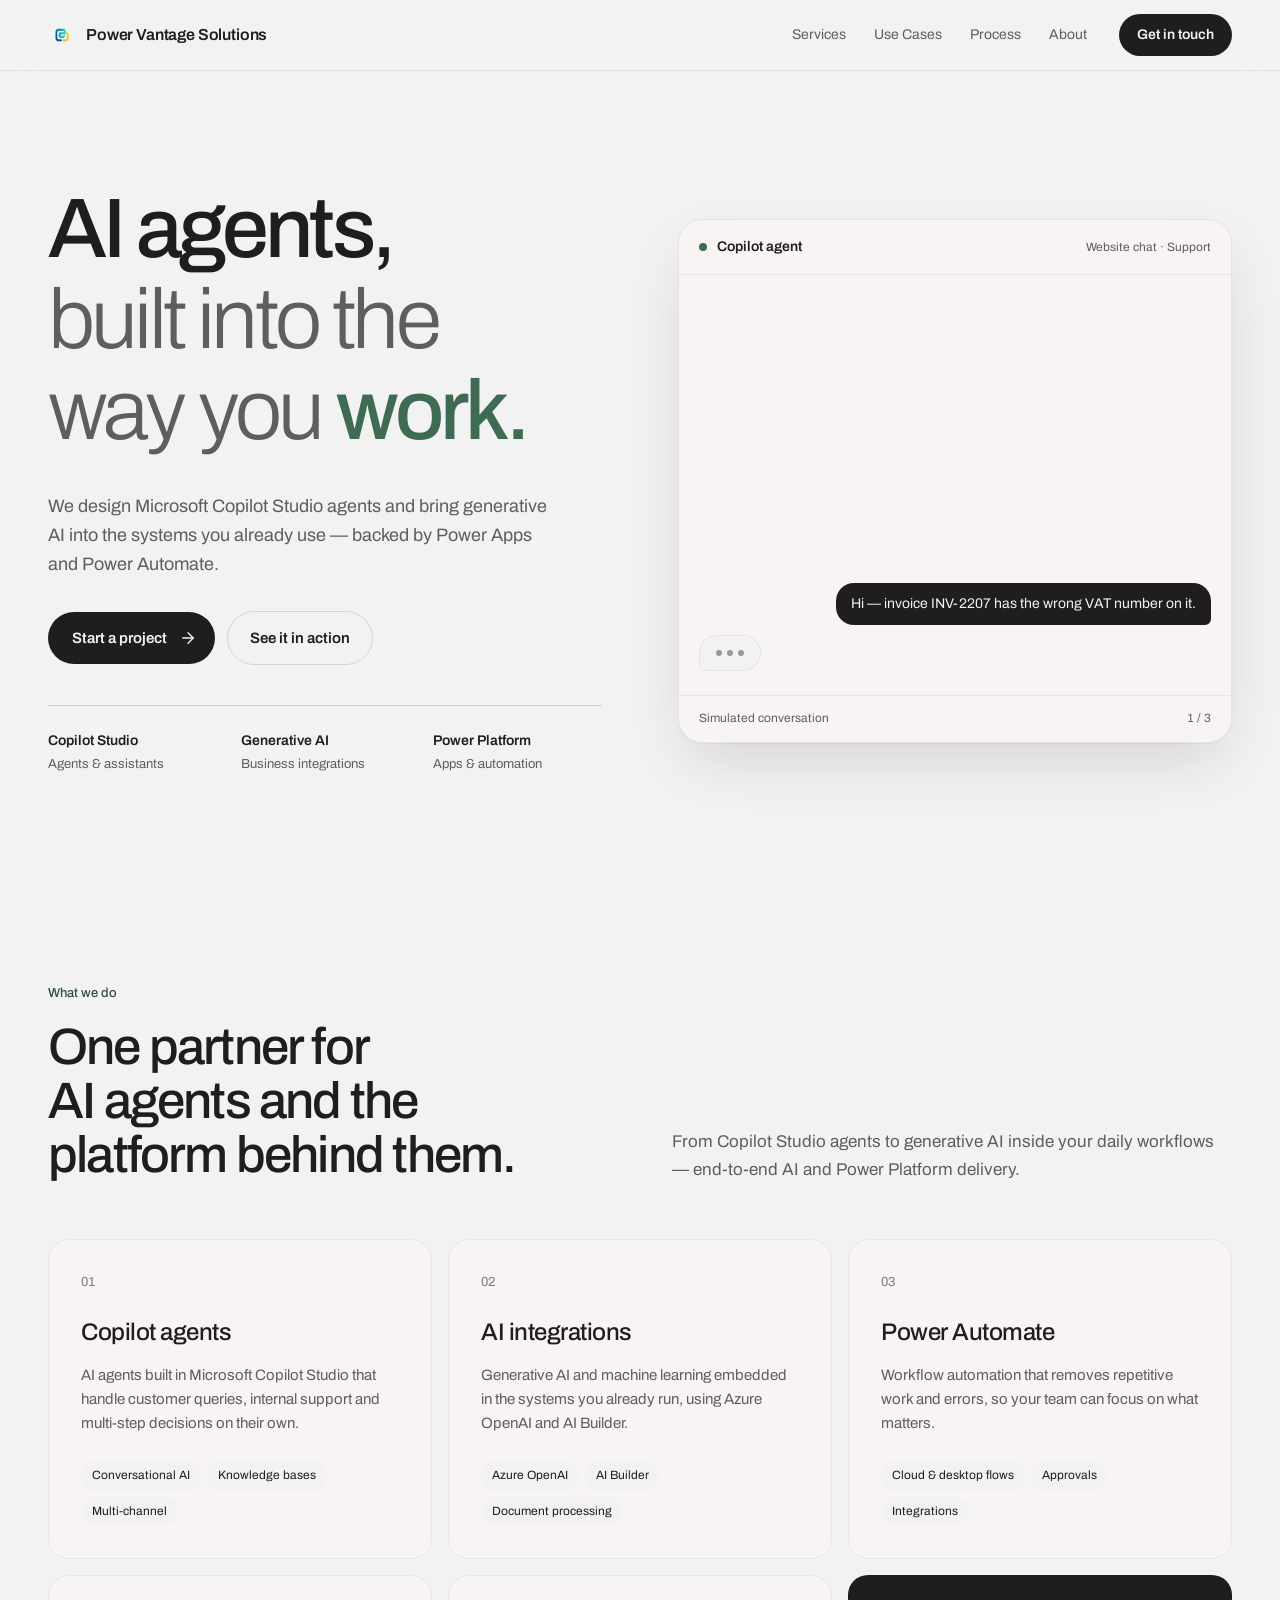
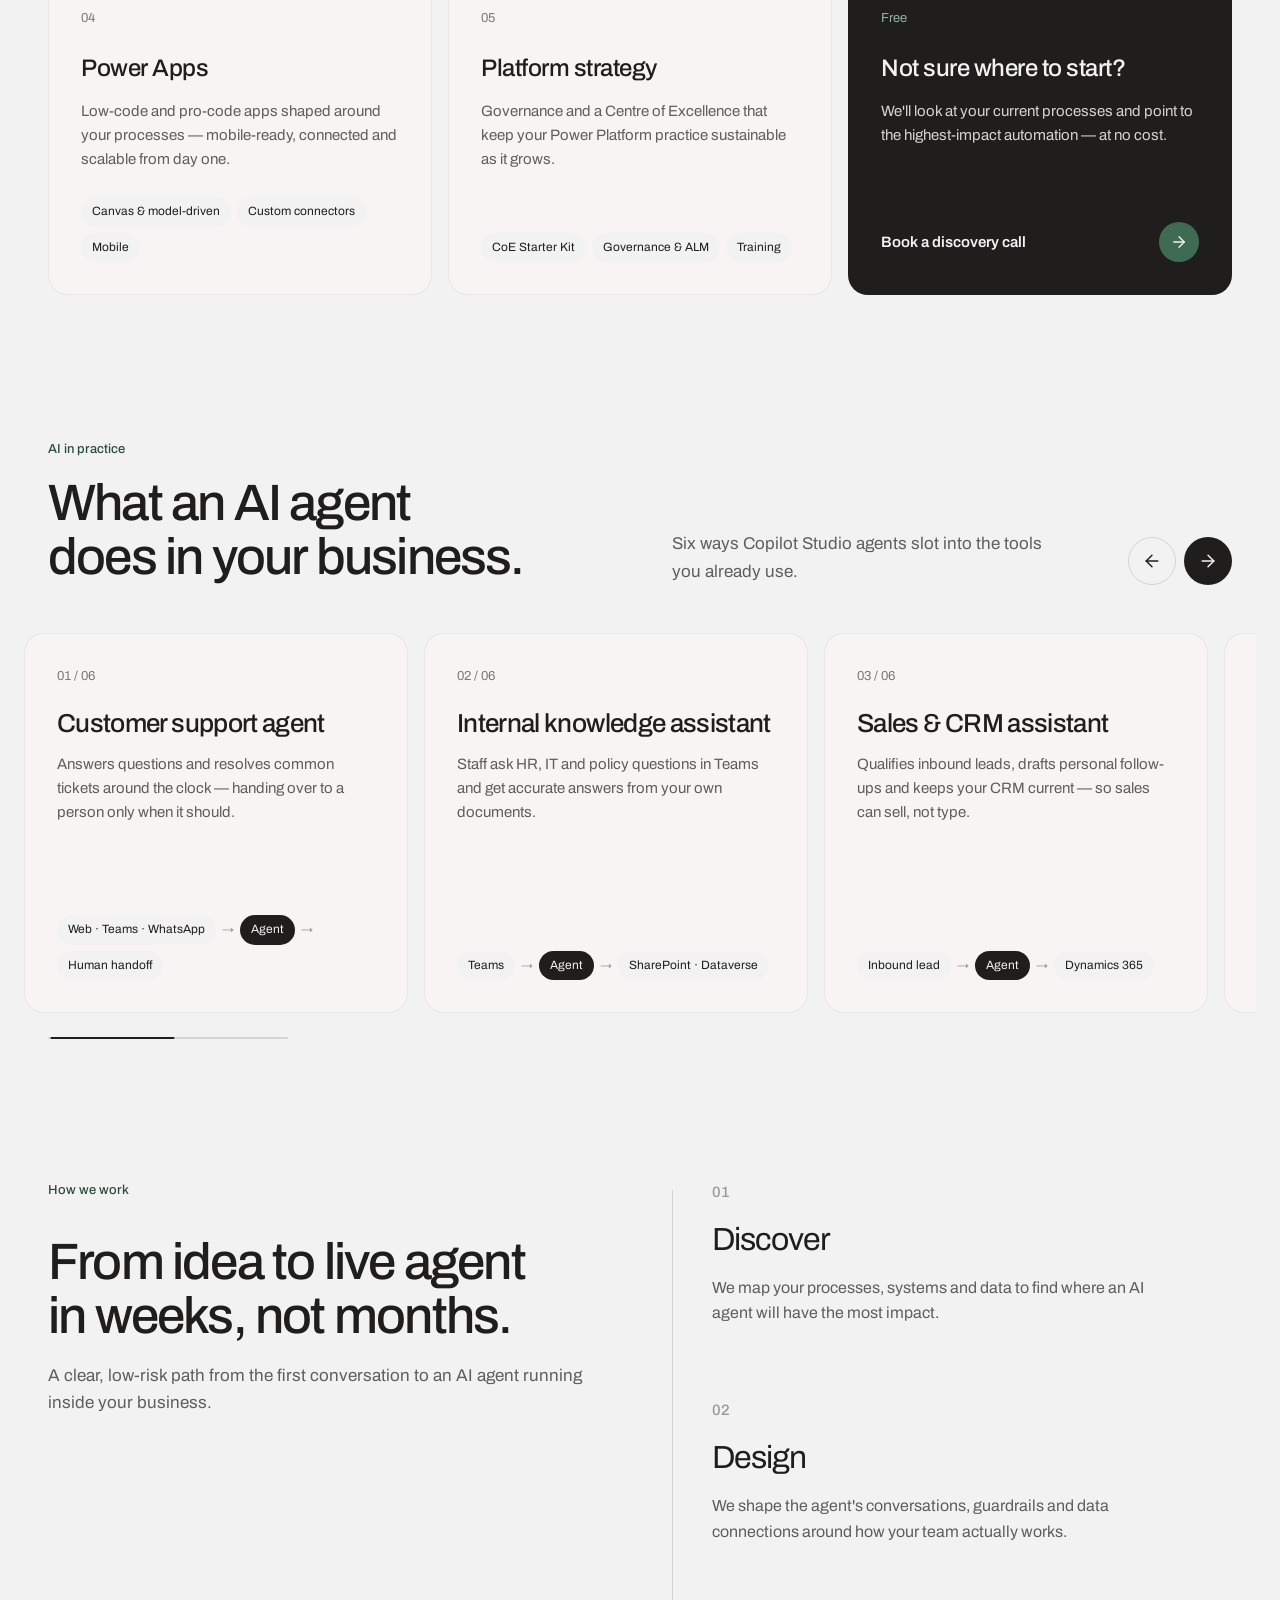
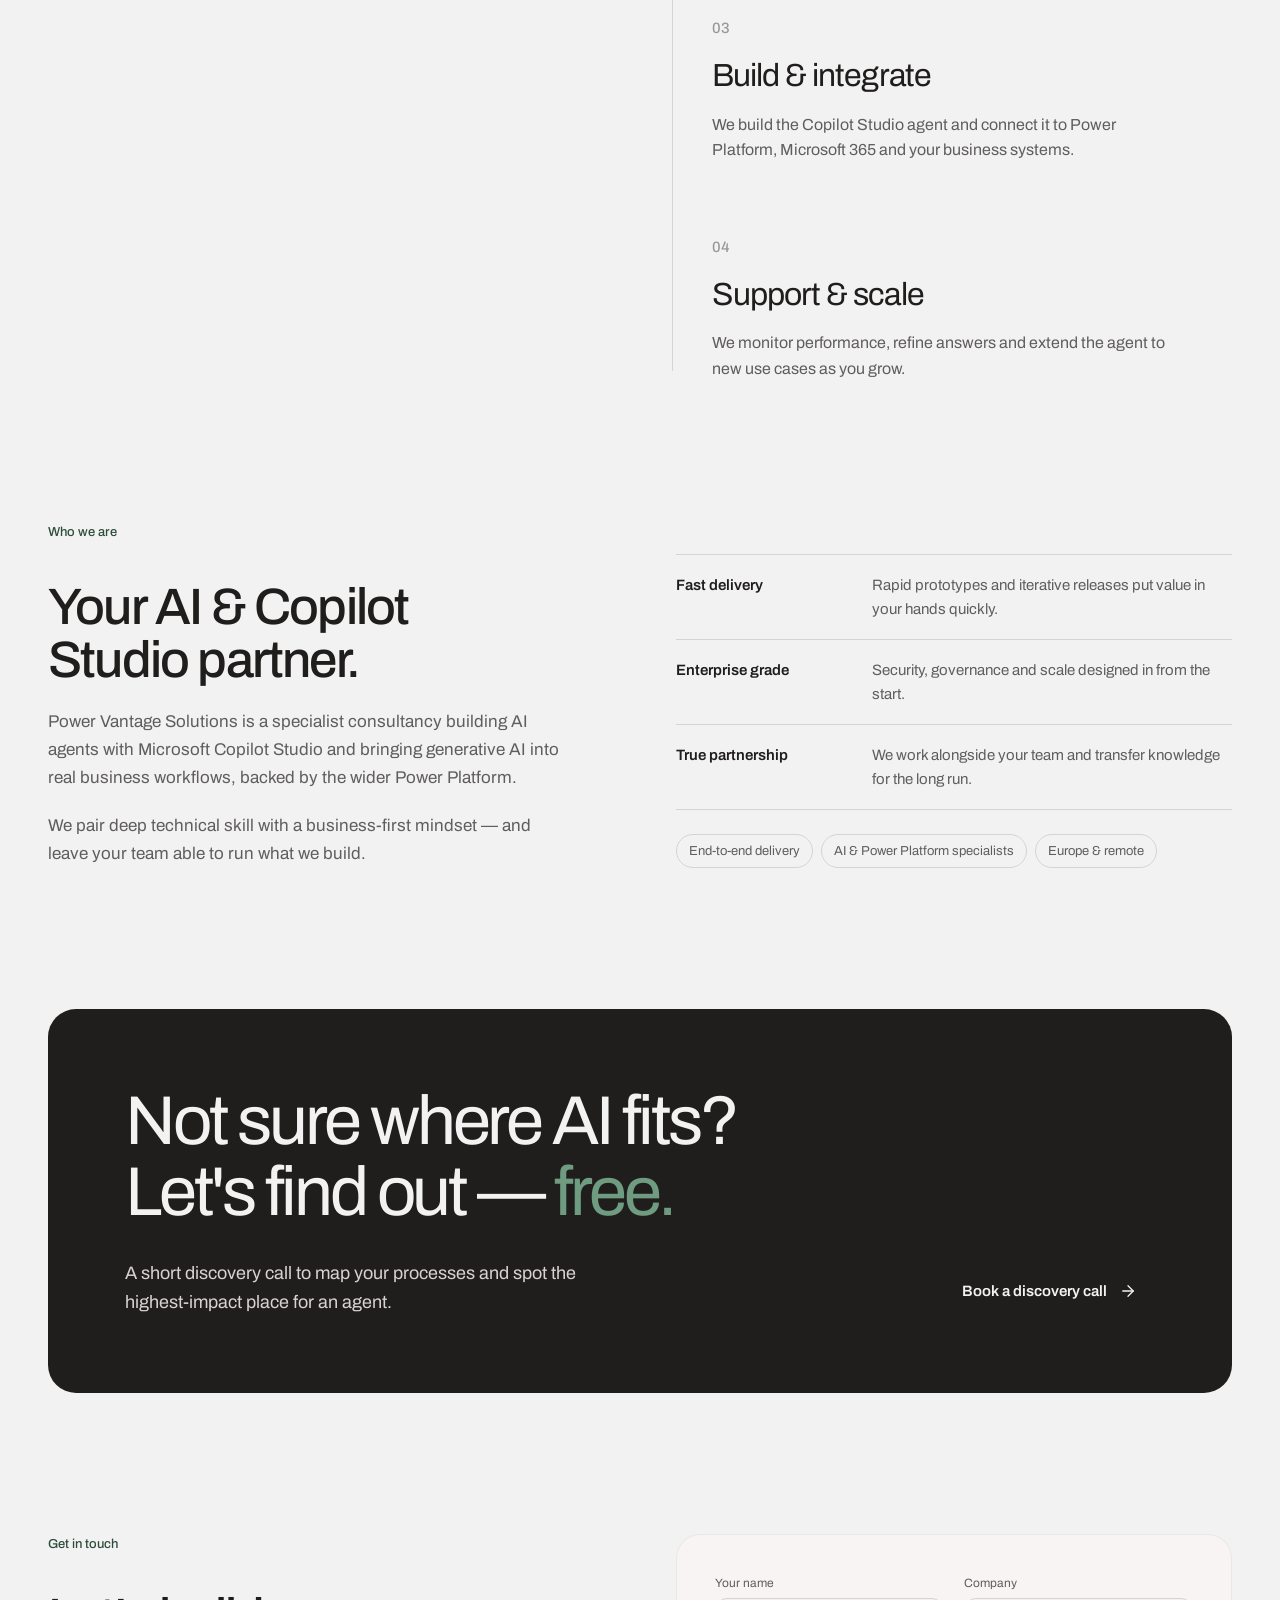
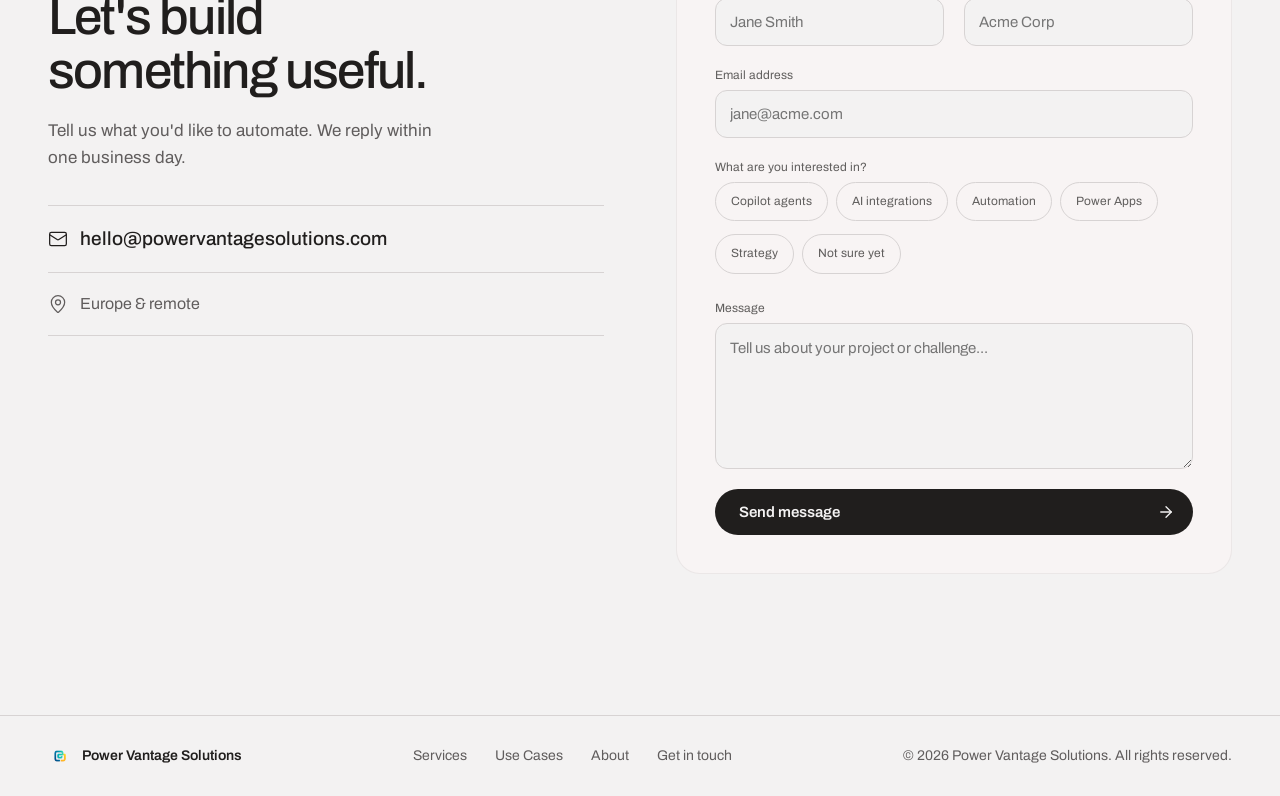
==== commit 2df6e9f9: "Implement Modernist v2 redesign Rebuilds the marketing site to match the "Power Vantage Website v2" " ====
--- a/index.html
+++ b/index.html
@@ -57,31 +57,28 @@
   <header class="site-header" id="siteHeader">
     <nav class="nav">
       <a href="#top" class="nav-brand">
-        <span class="brand-dot"></span>
-        <span>Power Vantage</span>
+        <img src="logo.png" alt="" class="nav-logo-img" />
+        <span>Power Vantage Solutions</span>
       </a>
       <div class="nav-links">
-        <a href="#services" data-i18n="nav.services">Services</a>
-        <a href="#use-cases" data-i18n="nav.useCases">Use Cases</a>
-        <a href="#process" data-i18n="nav.process">Process</a>
-        <a href="#about" data-i18n="nav.about">About</a>
+        <a href="#services">Services</a>
+        <a href="#use-cases">Use Cases</a>
+        <a href="#process">Process</a>
+        <a href="#about">About</a>
       </div>
       <div class="nav-actions">
-        <button class="lang-toggle" id="langToggle" onclick="toggleLang()" aria-label="Switch language">
-          <span class="lang-active">EN</span><span class="lang-sep">/</span><span class="lang-other">RO</span>
-        </button>
-        <a href="#contact" class="btn-pill-dark" data-i18n="nav.contact">Get in touch</a>
+        <a href="#contact" class="btn-pill-dark">Get in touch</a>
         <button class="nav-toggle" aria-label="Toggle menu" onclick="toggleMenu()">
           <span></span><span></span><span></span>
         </button>
       </div>
     </nav>
     <div class="nav-mobile" id="navMobile">
-      <a href="#services" onclick="closeMenu()" data-i18n="nav.services">Services</a>
-      <a href="#use-cases" onclick="closeMenu()" data-i18n="nav.useCases">Use Cases</a>
-      <a href="#process" onclick="closeMenu()" data-i18n="nav.process">Process</a>
-      <a href="#about" onclick="closeMenu()" data-i18n="nav.about">About</a>
-      <a href="#contact" onclick="closeMenu()" data-i18n="nav.contact">Get in touch</a>
+      <a href="#services" onclick="closeMenu()">Services</a>
+      <a href="#use-cases" onclick="closeMenu()">Use Cases</a>
+      <a href="#process" onclick="closeMenu()">Process</a>
+      <a href="#about" onclick="closeMenu()">About</a>
+      <a href="#contact" onclick="closeMenu()">Get in touch</a>
     </div>
     <div class="nav-progress" id="navProgress"></div>
   </header>
@@ -93,21 +90,21 @@
       <div class="hero-grid">
         <div class="hero-copy">
           <h1 class="hero-title">
-            <span class="line-mask"><span class="line" data-line="1" data-i18n="hero.titleLine1">AI agents,</span></span>
-            <span class="line-mask"><span class="line line--light" data-line="2" data-i18n="hero.titleLine2">built into the</span></span>
-            <span class="line-mask"><span class="line" data-line="3"><span class="line--light" data-i18n="hero.titleLine3">way you </span><span class="accent" data-i18n="hero.titleAccent">work.</span></span></span>
+            <span class="line-mask"><span class="line" data-line="1">AI agents,</span></span>
+            <span class="line-mask"><span class="line line--light" data-line="2">built into the</span></span>
+            <span class="line-mask"><span class="line" data-line="3"><span class="line--light">way you </span><span class="accent">work.</span></span></span>
           </h1>
-          <p class="hero-sub" data-fade="1" data-i18n="hero.sub">We design Microsoft Copilot Studio agents and bring generative AI into the systems you already use — backed by Power Apps and Power Automate.</p>
+          <p class="hero-sub" data-fade="1">We design Microsoft Copilot Studio agents and bring generative AI into the systems you already use — backed by Power Apps and Power Automate.</p>
           <div class="hero-actions" data-fade="2">
-            <a href="#contact" class="btn btn-primary"><span data-i18n="hero.cta1">Start a project</span>
+            <a href="#contact" class="btn btn-primary"><span>Start a project</span>
               <svg width="18" height="18" viewBox="0 0 24 24" fill="none" stroke="currentColor" stroke-width="1.75" stroke-linecap="round" stroke-linejoin="round"><path d="M5 12h14"/><path d="m12 5 7 7-7 7"/></svg>
             </a>
-            <a href="#use-cases" class="btn btn-outline" data-i18n="hero.cta2">See it in action</a>
+            <a href="#use-cases" class="btn btn-outline">See it in action</a>
           </div>
           <div class="hero-stats" data-fade="3">
-            <div class="hero-stat"><span class="stat-title">Copilot Studio</span><span class="stat-caption" data-i18n="hero.stat1">Agents &amp; assistants</span></div>
-            <div class="hero-stat"><span class="stat-title">Generative AI</span><span class="stat-caption" data-i18n="hero.stat2">Business integrations</span></div>
-            <div class="hero-stat"><span class="stat-title">Power Platform</span><span class="stat-caption" data-i18n="hero.stat3">Apps &amp; automation</span></div>
+            <div class="hero-stat"><span class="stat-title">Copilot Studio</span><span class="stat-caption">Agents &amp; assistants</span></div>
+            <div class="hero-stat"><span class="stat-title">Generative AI</span><span class="stat-caption">Business integrations</span></div>
+            <div class="hero-stat"><span class="stat-title">Power Platform</span><span class="stat-caption">Apps &amp; automation</span></div>
           </div>
         </div>
 
@@ -130,69 +127,69 @@
     <section class="section" id="services">
       <div class="section-head">
         <div data-reveal>
-          <span class="tag" data-i18n="services.tag">What we do</span>
-          <h2 class="h-title" data-i18n="services.title">One partner for AI agents and the platform behind them.</h2>
-        </div>
-        <p class="section-sub" data-reveal="80" data-i18n="services.sub">From Copilot Studio agents to generative AI inside your daily workflows — end-to-end AI and Power Platform delivery.</p>
+          <span class="tag">What we do</span>
+          <h2 class="h-title">One partner for AI agents and the platform behind them.</h2>
+        </div>
+        <p class="section-sub" data-reveal="80">From Copilot Studio agents to generative AI inside your daily workflows — end-to-end AI and Power Platform delivery.</p>
       </div>
 
       <div class="services-grid">
         <article class="card" data-reveal>
           <span class="card-num">01</span>
-          <h3 data-i18n="services.copilot.title">Copilot agents</h3>
-          <p data-i18n="services.copilot.desc">AI agents built in Microsoft Copilot Studio that handle customer queries, internal support and multi-step decisions on their own.</p>
+          <h3>Copilot agents</h3>
+          <p>AI agents built in Microsoft Copilot Studio that handle customer queries, internal support and multi-step decisions on their own.</p>
           <div class="chips">
-            <span data-i18n="services.copilot.f1">Conversational AI</span>
-            <span data-i18n="services.copilot.f2">Knowledge bases</span>
-            <span data-i18n="services.copilot.f3">Multi-channel</span>
+            <span>Conversational AI</span>
+            <span>Knowledge bases</span>
+            <span>Multi-channel</span>
           </div>
         </article>
         <article class="card" data-reveal="70">
           <span class="card-num">02</span>
-          <h3 data-i18n="services.ai.title">AI integrations</h3>
-          <p data-i18n="services.ai.desc">Generative AI and machine learning embedded in the systems you already run, using Azure OpenAI and AI Builder.</p>
+          <h3>AI integrations</h3>
+          <p>Generative AI and machine learning embedded in the systems you already run, using Azure OpenAI and AI Builder.</p>
           <div class="chips">
-            <span data-i18n="services.ai.f1">Azure OpenAI</span>
-            <span data-i18n="services.ai.f2">AI Builder</span>
-            <span data-i18n="services.ai.f3">Document processing</span>
+            <span>Azure OpenAI</span>
+            <span>AI Builder</span>
+            <span>Document processing</span>
           </div>
         </article>
         <article class="card" data-reveal="140">
           <span class="card-num">03</span>
-          <h3 data-i18n="services.automate.title">Power Automate</h3>
-          <p data-i18n="services.automate.desc">Workflow automation that removes repetitive work and errors, so your team can focus on what matters.</p>
+          <h3>Power Automate</h3>
+          <p>Workflow automation that removes repetitive work and errors, so your team can focus on what matters.</p>
           <div class="chips">
-            <span data-i18n="services.automate.f1">Cloud &amp; desktop flows</span>
-            <span data-i18n="services.automate.f2">Approvals</span>
-            <span data-i18n="services.automate.f3">Integrations</span>
+            <span>Cloud &amp; desktop flows</span>
+            <span>Approvals</span>
+            <span>Integrations</span>
           </div>
         </article>
         <article class="card" data-reveal>
           <span class="card-num">04</span>
-          <h3 data-i18n="services.apps.title">Power Apps</h3>
-          <p data-i18n="services.apps.desc">Low-code and pro-code apps shaped around your processes — mobile-ready, connected and scalable from day one.</p>
+          <h3>Power Apps</h3>
+          <p>Low-code and pro-code apps shaped around your processes — mobile-ready, connected and scalable from day one.</p>
           <div class="chips">
-            <span data-i18n="services.apps.f1">Canvas &amp; model-driven</span>
-            <span data-i18n="services.apps.f2">Custom connectors</span>
-            <span data-i18n="services.apps.f3">Mobile</span>
+            <span>Canvas &amp; model-driven</span>
+            <span>Custom connectors</span>
+            <span>Mobile</span>
           </div>
         </article>
         <article class="card" data-reveal="70">
           <span class="card-num">05</span>
-          <h3 data-i18n="services.strategy.title">Platform strategy</h3>
-          <p data-i18n="services.strategy.desc">Governance and a Centre of Excellence that keep your Power Platform practice sustainable as it grows.</p>
+          <h3>Platform strategy</h3>
+          <p>Governance and a Centre of Excellence that keep your Power Platform practice sustainable as it grows.</p>
           <div class="chips">
-            <span data-i18n="services.strategy.f1">CoE Starter Kit</span>
-            <span data-i18n="services.strategy.f2">Governance &amp; ALM</span>
-            <span data-i18n="services.strategy.f3">Training</span>
+            <span>CoE Starter Kit</span>
+            <span>Governance &amp; ALM</span>
+            <span>Training</span>
           </div>
         </article>
         <a href="#contact" class="card card--dark" data-reveal="140">
-          <span class="card-flag" data-i18n="services.cta.tag">Free</span>
-          <h3 data-i18n="services.cta.title">Not sure where to start?</h3>
-          <p data-i18n="services.cta.desc">We'll look at your current processes and point to the highest-impact automation — at no cost.</p>
+          <span class="card-flag">Free</span>
+          <h3>Not sure where to start?</h3>
+          <p>We'll look at your current processes and point to the highest-impact automation — at no cost.</p>
           <span class="card-cta">
-            <span data-i18n="services.cta.btn">Book a discovery call</span>
+            <span>Book a discovery call</span>
             <span class="card-cta-icon">
               <svg width="18" height="18" viewBox="0 0 24 24" fill="none" stroke="currentColor" stroke-width="1.75" stroke-linecap="round" stroke-linejoin="round"><path d="M5 12h14"/><path d="m12 5 7 7-7 7"/></svg>
             </span>
@@ -205,11 +202,11 @@
     <section class="section" id="use-cases">
       <div class="section-head section-head--split">
         <div data-reveal>
-          <span class="tag" data-i18n="usecases.tag">AI in practice</span>
-          <h2 class="h-title" data-i18n="usecases.title">What an AI agent does in your business.</h2>
+          <span class="tag">AI in practice</span>
+          <h2 class="h-title">What an AI agent does in your business.</h2>
         </div>
         <div class="section-head-right" data-reveal="80">
-          <p class="section-sub section-sub--sm" data-i18n="usecases.sub">Six ways Copilot Studio agents slot into the tools you already use.</p>
+          <p class="section-sub section-sub--sm">Six ways Copilot Studio agents slot into the tools you already use.</p>
           <div class="carousel-nav">
             <button class="round-btn" id="ucPrev" aria-label="Previous">
               <svg width="20" height="20" viewBox="0 0 24 24" fill="none" stroke="currentColor" stroke-width="1.75" stroke-linecap="round" stroke-linejoin="round"><path d="m12 19-7-7 7-7"/><path d="M19 12H5"/></svg>
@@ -225,38 +222,38 @@
         <div class="carousel-track" id="ucTrack">
           <article class="uc-card">
             <span class="card-num">01 / 06</span>
-            <h3 data-i18n="usecases.support.title">Customer support agent</h3>
-            <p data-i18n="usecases.support.desc">Answers questions and resolves common tickets around the clock — handing over to a person only when it should.</p>
+            <h3>Customer support agent</h3>
+            <p>Answers questions and resolves common tickets around the clock — handing over to a person only when it should.</p>
             <div class="flow"><span>Web · Teams · WhatsApp</span><span class="flow-arrow">→</span><span class="flow-mid">Agent</span><span class="flow-arrow">→</span><span>Human handoff</span></div>
           </article>
           <article class="uc-card">
             <span class="card-num">02 / 06</span>
-            <h3 data-i18n="usecases.knowledge.title">Internal knowledge assistant</h3>
-            <p data-i18n="usecases.knowledge.desc">Staff ask HR, IT and policy questions in Teams and get accurate answers from your own documents.</p>
+            <h3>Internal knowledge assistant</h3>
+            <p>Staff ask HR, IT and policy questions in Teams and get accurate answers from your own documents.</p>
             <div class="flow"><span>Teams</span><span class="flow-arrow">→</span><span class="flow-mid">Agent</span><span class="flow-arrow">→</span><span>SharePoint · Dataverse</span></div>
           </article>
           <article class="uc-card">
             <span class="card-num">03 / 06</span>
-            <h3 data-i18n="usecases.sales.title">Sales &amp; CRM assistant</h3>
-            <p data-i18n="usecases.sales.desc">Qualifies inbound leads, drafts personal follow-ups and keeps your CRM current — so sales can sell, not type.</p>
+            <h3>Sales &amp; CRM assistant</h3>
+            <p>Qualifies inbound leads, drafts personal follow-ups and keeps your CRM current — so sales can sell, not type.</p>
             <div class="flow"><span>Inbound lead</span><span class="flow-arrow">→</span><span class="flow-mid">Agent</span><span class="flow-arrow">→</span><span>Dynamics 365</span></div>
           </article>
           <article class="uc-card">
             <span class="card-num">04 / 06</span>
-            <h3 data-i18n="usecases.documents.title">Document &amp; invoice processing</h3>
-            <p data-i18n="usecases.documents.desc">Reads invoices, contracts and forms, extracts what matters and routes it into finance or ERP automatically.</p>
+            <h3>Document &amp; invoice processing</h3>
+            <p>Reads invoices, contracts and forms, extracts what matters and routes it into finance or ERP automatically.</p>
             <div class="flow"><span>PDF · Email</span><span class="flow-arrow">→</span><span class="flow-mid">AI Builder</span><span class="flow-arrow">→</span><span>ERP</span></div>
           </article>
           <article class="uc-card">
             <span class="card-num">05 / 06</span>
-            <h3 data-i18n="usecases.insights.title">Meeting &amp; reporting insights</h3>
-            <p data-i18n="usecases.insights.desc">Summarises meetings and turns Power BI data into plain-language reports your team can act on — no analyst needed.</p>
+            <h3>Meeting &amp; reporting insights</h3>
+            <p>Summarises meetings and turns Power BI data into plain-language reports your team can act on — no analyst needed.</p>
             <div class="flow"><span>Meetings · Power BI</span><span class="flow-arrow">→</span><span class="flow-mid">Gen AI</span><span class="flow-arrow">→</span><span>Clear report</span></div>
           </article>
           <article class="uc-card">
             <span class="card-num">06 / 06</span>
-            <h3 data-i18n="usecases.onboarding.title">Employee onboarding agent</h3>
-            <p data-i18n="usecases.onboarding.desc">Guides new hires through setup and policy questions while Power Automate provisions accounts, access and equipment.</p>
+            <h3>Employee onboarding agent</h3>
+            <p>Guides new hires through setup and policy questions while Power Automate provisions accounts, access and equipment.</p>
             <div class="flow"><span>New hire</span><span class="flow-arrow">→</span><span class="flow-mid">Agent</span><span class="flow-arrow">→</span><span>Accounts · Access</span></div>
           </article>
         </div>
@@ -268,32 +265,32 @@
     <section class="section" id="process">
       <div class="process-grid">
         <div class="process-intro">
-          <span class="tag" data-reveal data-i18n="process.tag">How we work</span>
-          <h2 class="h-title" data-reveal="60" data-i18n="process.title">From idea to live agent in weeks, not months.</h2>
-          <p class="section-sub" data-reveal="120" data-i18n="process.sub">A clear, low-risk path from the first conversation to an AI agent running inside your business.</p>
+          <span class="tag" data-reveal>How we work</span>
+          <h2 class="h-title" data-reveal="60">From idea to live agent in weeks, not months.</h2>
+          <p class="section-sub" data-reveal="120">A clear, low-risk path from the first conversation to an AI agent running inside your business.</p>
         </div>
         <ol class="process-steps" id="processSteps">
           <span class="process-line"></span>
           <span class="process-line-fill" id="processFill"></span>
           <li data-reveal>
             <span class="step-num" data-step="1">01</span>
-            <h3 data-i18n="process.s1.title">Discover</h3>
-            <p data-i18n="process.s1.desc">We map your processes, systems and data to find where an AI agent will have the most impact.</p>
+            <h3>Discover</h3>
+            <p>We map your processes, systems and data to find where an AI agent will have the most impact.</p>
           </li>
           <li data-reveal>
             <span class="step-num" data-step="2">02</span>
-            <h3 data-i18n="process.s2.title">Design</h3>
-            <p data-i18n="process.s2.desc">We shape the agent's conversations, guardrails and data connections around how your team actually works.</p>
+            <h3>Design</h3>
+            <p>We shape the agent's conversations, guardrails and data connections around how your team actually works.</p>
           </li>
           <li data-reveal>
             <span class="step-num" data-step="3">03</span>
-            <h3 data-i18n="process.s3.title">Build &amp; integrate</h3>
-            <p data-i18n="process.s3.desc">We build the Copilot Studio agent and connect it to Power Platform, Microsoft 365 and your business systems.</p>
+            <h3>Build &amp; integrate</h3>
+            <p>We build the Copilot Studio agent and connect it to Power Platform, Microsoft 365 and your business systems.</p>
           </li>
           <li data-reveal>
             <span class="step-num" data-step="4">04</span>
-            <h3 data-i18n="process.s4.title">Support &amp; scale</h3>
-            <p data-i18n="process.s4.desc">We monitor performance, refine answers and extend the agent to new use cases as you grow.</p>
+            <h3>Support &amp; scale</h3>
+            <p>We monitor performance, refine answers and extend the agent to new use cases as you grow.</p>
           </li>
         </ol>
       </div>
@@ -303,21 +300,21 @@
     <section class="section" id="about">
       <div class="about-grid">
         <div class="about-intro">
-          <span class="tag" data-reveal data-i18n="about.tag">Who we are</span>
-          <h2 class="h-title" data-reveal="60" data-i18n="about.title">Your AI &amp; Copilot Studio partner.</h2>
-          <p class="section-sub" data-reveal="120" data-i18n="about.lead1">Power Vantage Solutions is a specialist consultancy building AI agents with Microsoft Copilot Studio and bringing generative AI into real business workflows, backed by the wider Power Platform.</p>
-          <p class="section-sub" data-reveal="160" data-i18n="about.lead2">We pair deep technical skill with a business-first mindset — and leave your team able to run what we build.</p>
+          <span class="tag" data-reveal>Who we are</span>
+          <h2 class="h-title" data-reveal="60">Your AI &amp; Copilot Studio partner.</h2>
+          <p class="section-sub" data-reveal="120">Power Vantage Solutions is a specialist consultancy building AI agents with Microsoft Copilot Studio and bringing generative AI into real business workflows, backed by the wider Power Platform.</p>
+          <p class="section-sub" data-reveal="160">We pair deep technical skill with a business-first mindset — and leave your team able to run what we build.</p>
         </div>
         <div class="about-side">
           <div class="about-pillars" data-reveal="100">
-            <div class="about-pillar"><strong data-i18n="about.p1.title">Fast delivery</strong><span data-i18n="about.p1.desc">Rapid prototypes and iterative releases put value in your hands quickly.</span></div>
-            <div class="about-pillar"><strong data-i18n="about.p2.title">Enterprise grade</strong><span data-i18n="about.p2.desc">Security, governance and scale designed in from the start.</span></div>
-            <div class="about-pillar"><strong data-i18n="about.p3.title">True partnership</strong><span data-i18n="about.p3.desc">We work alongside your team and transfer knowledge for the long run.</span></div>
+            <div class="about-pillar"><strong>Fast delivery</strong><span>Rapid prototypes and iterative releases put value in your hands quickly.</span></div>
+            <div class="about-pillar"><strong>Enterprise grade</strong><span>Security, governance and scale designed in from the start.</span></div>
+            <div class="about-pillar"><strong>True partnership</strong><span>We work alongside your team and transfer knowledge for the long run.</span></div>
           </div>
           <div class="about-chips" data-reveal="240">
-            <span data-i18n="about.chip1">End-to-end delivery</span>
-            <span data-i18n="about.chip2">AI &amp; Power Platform specialists</span>
-            <span data-i18n="about.chip3">Europe &amp; remote</span>
+            <span>End-to-end delivery</span>
+            <span>AI &amp; Power Platform specialists</span>
+            <span>Europe &amp; remote</span>
           </div>
         </div>
       </div>
@@ -326,11 +323,11 @@
     <!-- ================= CTA BANNER ================= -->
     <section class="section">
       <div class="cta-banner" data-reveal>
-        <h2><span data-i18n="cta.title">Not sure where AI fits? Let's find out — </span><span class="accent" data-i18n="cta.titleAccent">free.</span></h2>
+        <h2><span>Not sure where AI fits? Let's find out — </span><span class="accent">free.</span></h2>
         <div class="cta-banner-row">
-          <p data-i18n="cta.sub">A short discovery call to map your processes and spot the highest-impact place for an agent.</p>
+          <p>A short discovery call to map your processes and spot the highest-impact place for an agent.</p>
           <a href="#contact" class="btn btn-primary">
-            <span data-i18n="cta.btn">Book a discovery call</span>
+            <span>Book a discovery call</span>
             <svg width="18" height="18" viewBox="0 0 24 24" fill="none" stroke="currentColor" stroke-width="1.75" stroke-linecap="round" stroke-linejoin="round"><path d="M5 12h14"/><path d="m12 5 7 7-7 7"/></svg>
           </a>
         </div>
@@ -341,9 +338,9 @@
     <section class="section" id="contact">
       <div class="contact-grid">
         <div class="contact-info">
-          <span class="tag" data-reveal data-i18n="contact.tag">Get in touch</span>
-          <h2 class="h-title" data-reveal="60" data-i18n="contact.title">Let's build something useful.</h2>
-          <p class="section-sub" data-reveal="120" data-i18n="contact.sub">Tell us what you'd like to automate. We reply within one business day.</p>
+          <span class="tag" data-reveal>Get in touch</span>
+          <h2 class="h-title" data-reveal="60">Let's build something useful.</h2>
+          <p class="section-sub" data-reveal="120">Tell us what you'd like to automate. We reply within one business day.</p>
           <div class="contact-rows" data-reveal="160">
             <a href="mailto:hello@powervantagesolutions.com" class="contact-row">
               <svg width="20" height="20" viewBox="0 0 24 24" fill="none" stroke="currentColor" stroke-width="1.5" stroke-linecap="round" stroke-linejoin="round"><rect width="20" height="16" x="2" y="4" rx="2"/><path d="m22 7-8.97 5.7a1.94 1.94 0 0 1-2.06 0L2 7"/></svg>
@@ -351,7 +348,7 @@
             </a>
             <div class="contact-row contact-row--static">
               <svg width="20" height="20" viewBox="0 0 24 24" fill="none" stroke="currentColor" stroke-width="1.5" stroke-linecap="round" stroke-linejoin="round"><path d="M20 10c0 5-5.5 10.2-7.4 11.8a1 1 0 0 1-1.2 0C9.5 20.2 4 15 4 10a8 8 0 0 1 16 0"/><circle cx="12" cy="10" r="3"/></svg>
-              <span data-i18n="contact.location">Europe &amp; remote</span>
+              <span>Europe &amp; remote</span>
             </div>
           </div>
         </div>
@@ -360,38 +357,38 @@
           <form class="contact-form" id="contactForm" onsubmit="return handleSubmit(event)" novalidate>
             <div class="form-row">
               <div class="field">
-                <label for="pv-name" data-i18n="contact.form.name">Your name</label>
-                <input id="pv-name" name="name" class="input" type="text" autocomplete="name" required />
+                <label for="pv-name">Your name</label>
+                <input id="pv-name" name="name" class="input" type="text" autocomplete="name" placeholder="Jane Smith" required />
                 <span class="field-err" id="errName"></span>
               </div>
               <div class="field">
-                <label for="pv-company" data-i18n="contact.form.company">Company</label>
-                <input id="pv-company" name="company" class="input" type="text" autocomplete="organization" />
+                <label for="pv-company">Company</label>
+                <input id="pv-company" name="company" class="input" type="text" autocomplete="organization" placeholder="Acme Corp" />
               </div>
             </div>
             <div class="field">
-              <label for="pv-email" data-i18n="contact.form.email">Email address</label>
-              <input id="pv-email" name="email" class="input" type="email" autocomplete="email" required />
+              <label for="pv-email">Email address</label>
+              <input id="pv-email" name="email" class="input" type="email" autocomplete="email" placeholder="jane@acme.com" required />
               <span class="field-err" id="errEmail"></span>
             </div>
             <div class="field">
-              <label data-i18n="contact.form.service">What are you interested in?</label>
+              <label>What are you interested in?</label>
               <div class="seg-group" id="serviceGroup">
-                <label class="seg-opt"><input type="radio" name="service" value="Copilot agents"><span data-i18n="contact.form.service.copilot">Copilot agents</span></label>
-                <label class="seg-opt"><input type="radio" name="service" value="AI integrations"><span data-i18n="contact.form.service.ai">AI integrations</span></label>
-                <label class="seg-opt"><input type="radio" name="service" value="Automation"><span data-i18n="contact.form.service.automate">Automation</span></label>
-                <label class="seg-opt"><input type="radio" name="service" value="Power Apps"><span data-i18n="contact.form.service.apps">Power Apps</span></label>
-                <label class="seg-opt"><input type="radio" name="service" value="Strategy"><span data-i18n="contact.form.service.strategy">Strategy</span></label>
-                <label class="seg-opt"><input type="radio" name="service" value="Not sure yet"><span data-i18n="contact.form.service.notSure">Not sure yet</span></label>
+                <label class="seg-opt"><input type="radio" name="service" value="Copilot agents"><span>Copilot agents</span></label>
+                <label class="seg-opt"><input type="radio" name="service" value="AI integrations"><span>AI integrations</span></label>
+                <label class="seg-opt"><input type="radio" name="service" value="Automation"><span>Automation</span></label>
+                <label class="seg-opt"><input type="radio" name="service" value="Power Apps"><span>Power Apps</span></label>
+                <label class="seg-opt"><input type="radio" name="service" value="Strategy"><span>Strategy</span></label>
+                <label class="seg-opt"><input type="radio" name="service" value="Not sure yet"><span>Not sure yet</span></label>
               </div>
             </div>
             <div class="field">
-              <label for="pv-msg" data-i18n="contact.form.message">Message</label>
-              <textarea id="pv-msg" name="message" class="input" rows="5" required></textarea>
+              <label for="pv-msg">Message</label>
+              <textarea id="pv-msg" name="message" class="input" rows="5" placeholder="Tell us about your project or challenge..." required></textarea>
               <span class="field-err" id="errMessage"></span>
             </div>
             <button type="submit" class="btn btn-primary btn-full">
-              <span class="btn-text" data-i18n="contact.form.send">Send message</span>
+              <span class="btn-text">Send message</span>
               <svg width="18" height="18" viewBox="0 0 24 24" fill="none" stroke="currentColor" stroke-width="1.75" stroke-linecap="round" stroke-linejoin="round"><path d="M5 12h14"/><path d="m12 5 7 7-7 7"/></svg>
             </button>
           </form>
@@ -400,9 +397,9 @@
             <span class="success-icon">
               <svg width="24" height="24" viewBox="0 0 24 24" fill="none" stroke="currentColor" stroke-width="2" stroke-linecap="round" stroke-linejoin="round"><path d="M20 6 9 17l-5-5"/></svg>
             </span>
-            <h3><span data-i18n="contact.form.thanks">Thanks,</span> <span id="successName"></span></h3>
-            <p data-i18n="contact.form.successMsg">We've got your message and will reply within one business day.</p>
-            <button type="button" class="btn btn-outline" id="contactReset" data-i18n="contact.form.another">Send another message</button>
+            <h3><span>Thanks,</span> <span id="successName"></span></h3>
+            <p>We've got your message and will reply within one business day.</p>
+            <button type="button" class="btn btn-outline" id="contactReset">Send another message</button>
           </div>
         </div>
       </div>
@@ -417,11 +414,11 @@
         <img src="logo.png" alt="Power Vantage Solutions logo" />
         <span>Power Vantage Solutions</span>
       </div>
-      <a href="#services" data-i18n="nav.services">Services</a>
-      <a href="#use-cases" data-i18n="nav.useCases">Use Cases</a>
-      <a href="#about" data-i18n="nav.about">About</a>
-      <a href="#contact" data-i18n="nav.contact">Get in touch</a>
-      <span class="footer-copy" data-i18n="footer.copy">© 2026 Power Vantage Solutions. All rights reserved.</span>
+      <a href="#services">Services</a>
+      <a href="#use-cases">Use Cases</a>
+      <a href="#about">About</a>
+      <a href="#contact">Get in touch</a>
+      <span class="footer-copy">© 2026 Power Vantage Solutions. All rights reserved.</span>
     </div>
   </footer>
 
--- a/style.css
+++ b/style.css
@@ -112,19 +112,11 @@
   display: flex; align-items: center; gap: 10px; margin-right: auto;
   color: var(--text); font-weight: 600; font-size: 16px; letter-spacing: -0.01em;
 }
-.brand-dot { width: 10px; height: 10px; border-radius: 50%; background: var(--accent); flex: none; }
+.nav-logo-img { width: 28px; height: 28px; object-fit: contain; flex: none; }
 .nav-links { display: flex; gap: 28px; font-size: 14px; }
 .nav-links a { color: var(--neutral-700); transition: color 180ms; }
 .nav-links a:hover { color: var(--text); }
 .nav-actions { display: flex; align-items: center; gap: 14px; }
-
-.lang-toggle {
-  font-size: 12px; font-weight: 700; color: var(--accent-700);
-  background: color-mix(in srgb, var(--accent) 9%, transparent);
-  border: 1.5px solid color-mix(in srgb, var(--accent) 22%, transparent);
-  padding: 6px 12px; border-radius: 100px; cursor: pointer;
-}
-.lang-sep { opacity: .4; margin: 0 2px; }
 
 .nav-toggle {
   display: none; flex-direction: column; justify-content: center; gap: 4px;
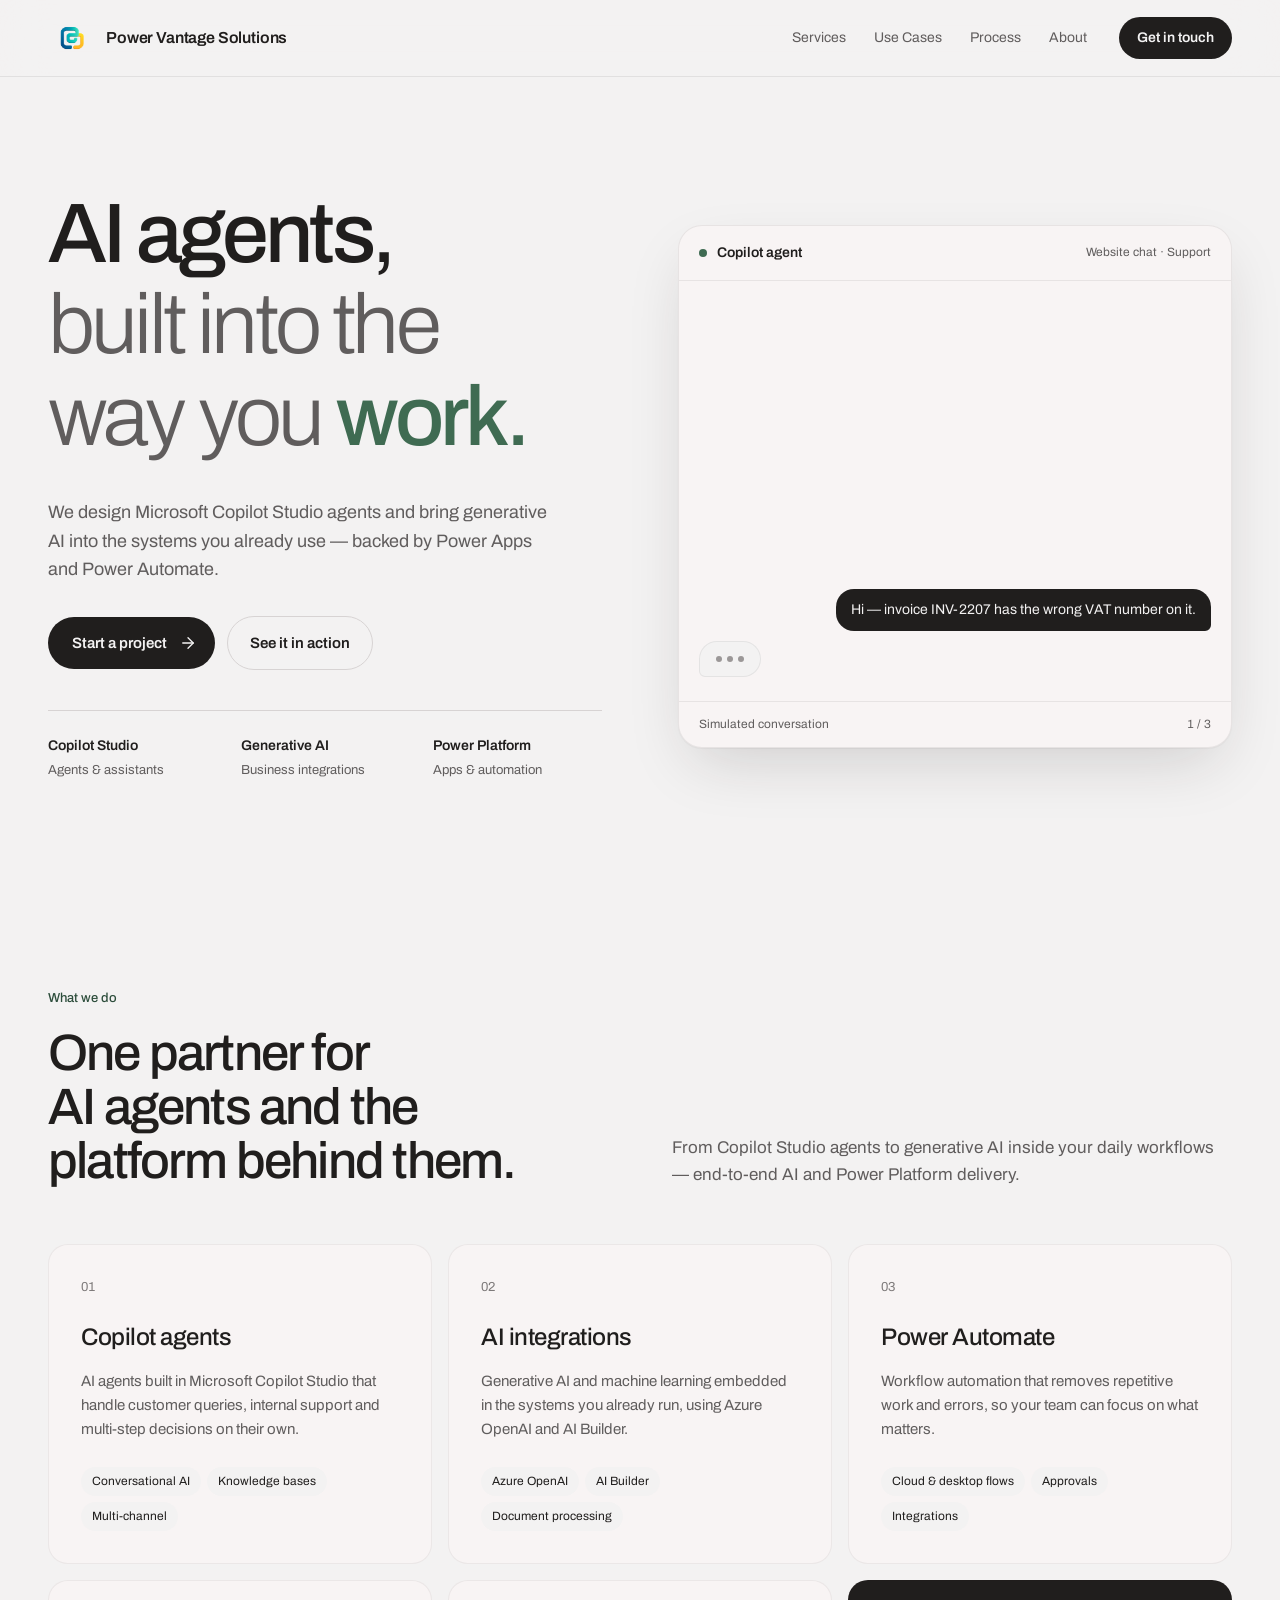
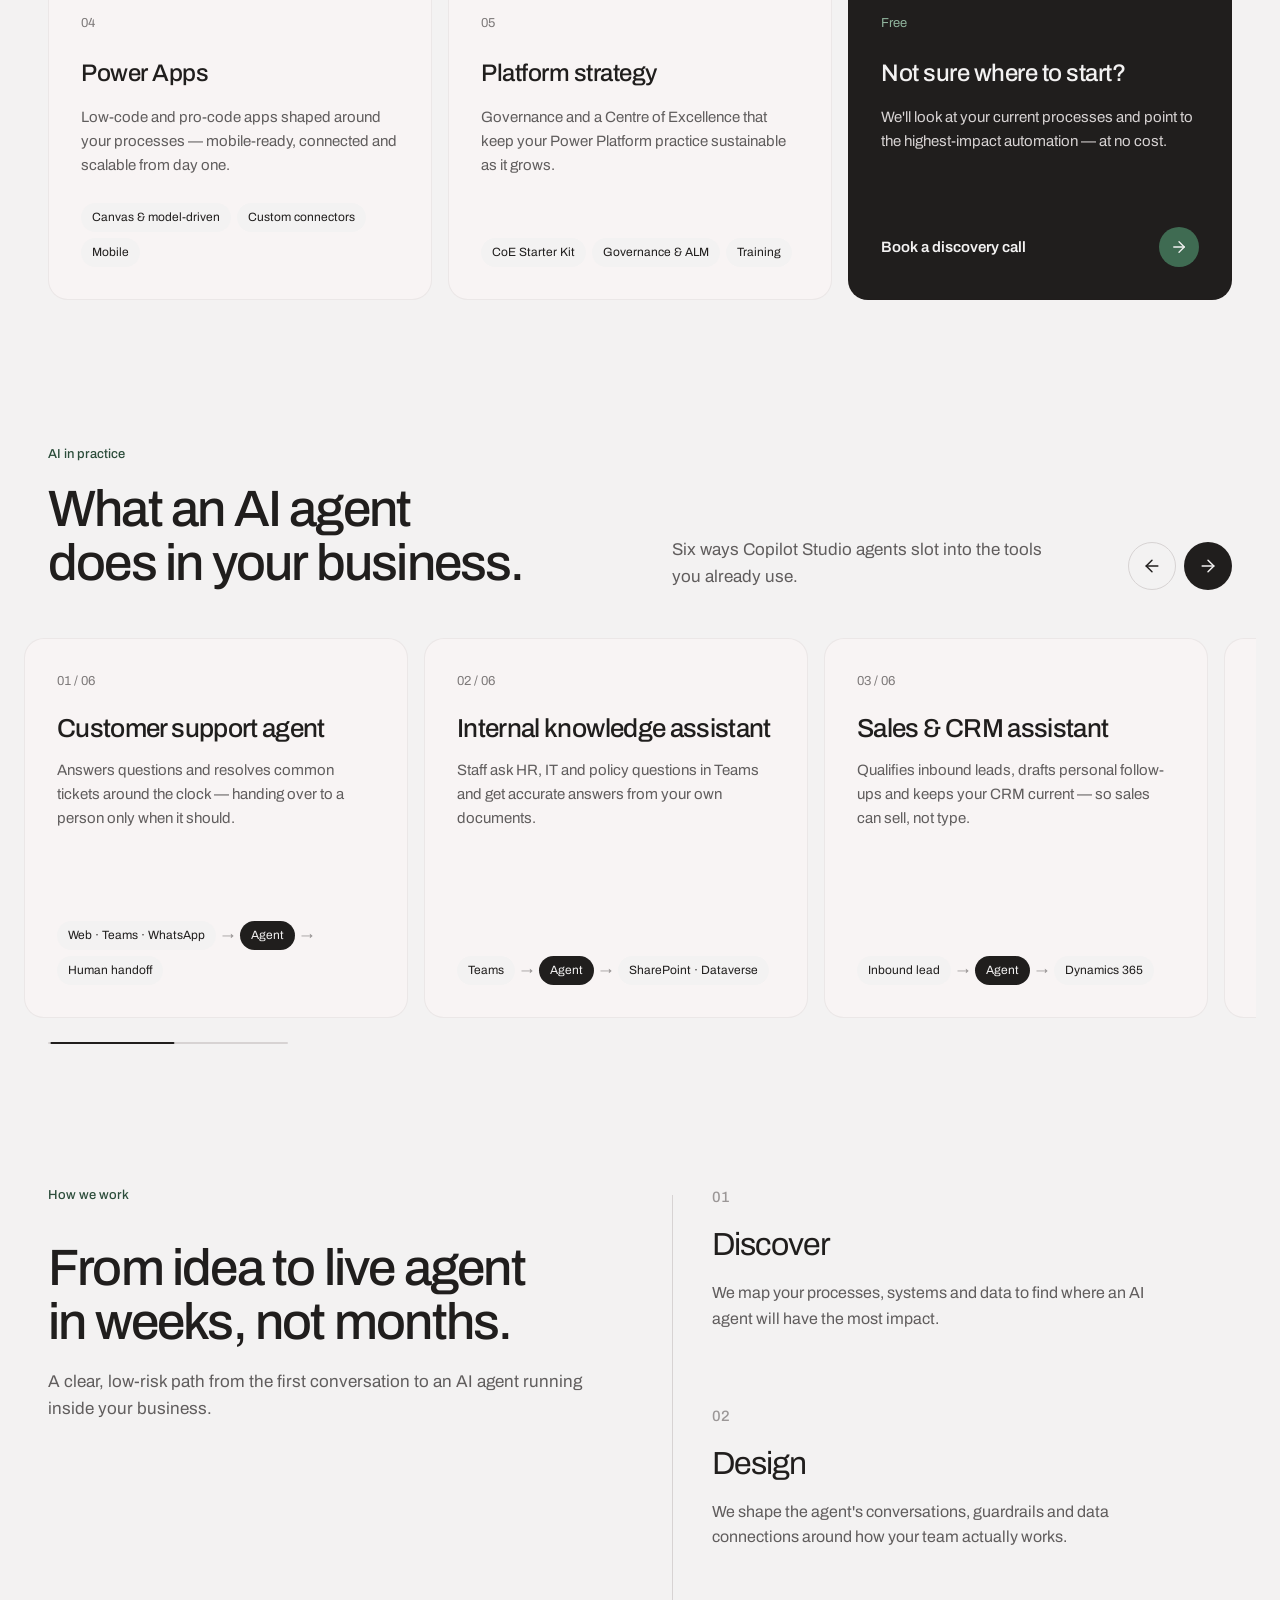
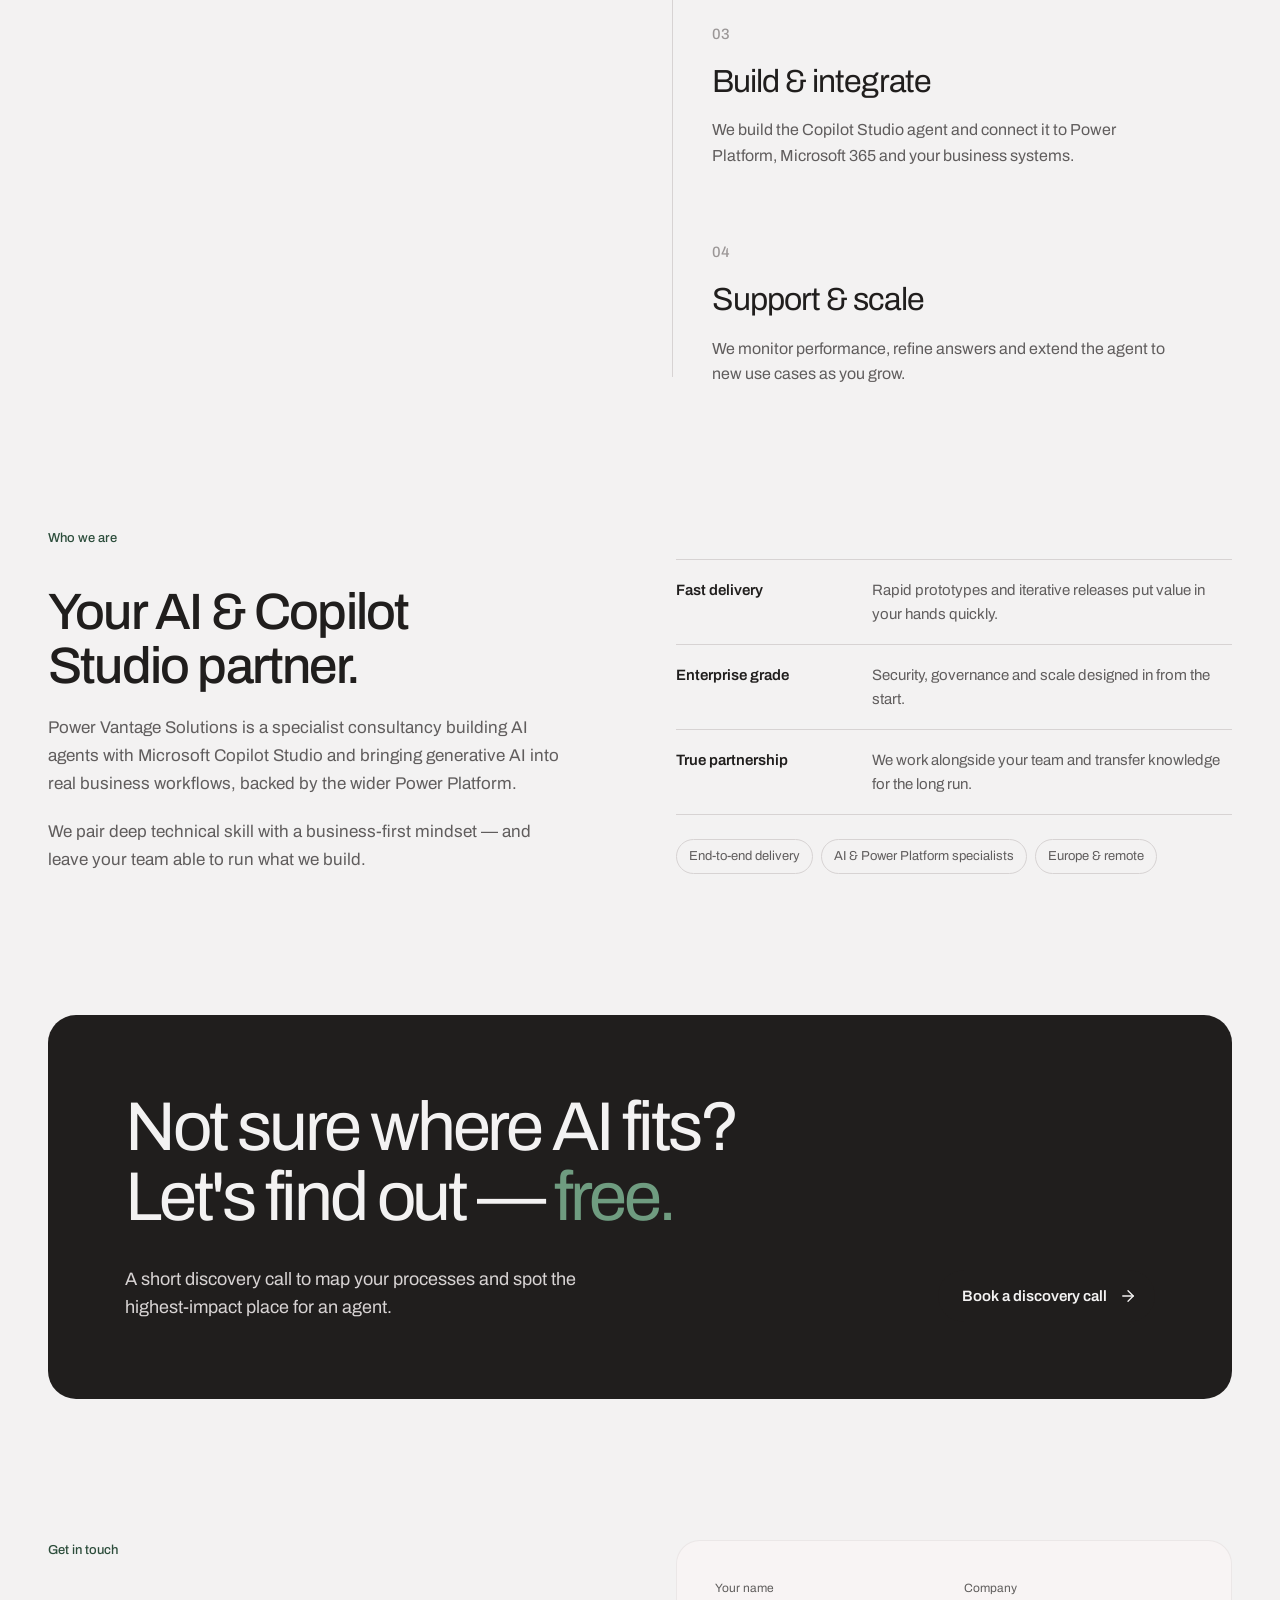
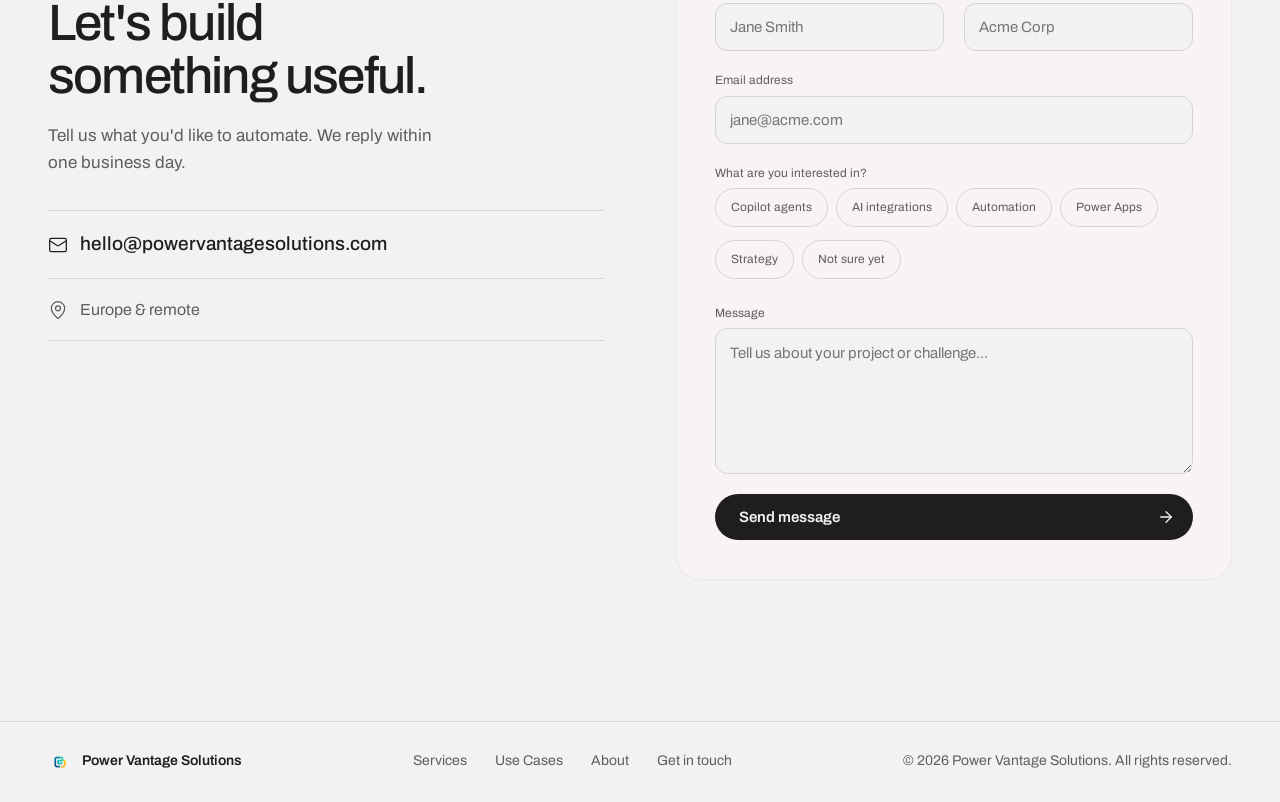
==== commit 88e7a8dc: "Fix oversized nav logo and cache-bust JS assets The nav logo was rendering at its native 160x160px i" ====
--- a/index.html
+++ b/index.html
@@ -28,7 +28,7 @@
   <link rel="preconnect" href="https://fonts.googleapis.com" />
   <link rel="preconnect" href="https://fonts.gstatic.com" crossorigin />
   <link href="https://fonts.googleapis.com/css2?family=Archivo:wght@300;400;500;600;700;800&display=swap" rel="stylesheet" />
-  <link rel="stylesheet" href="style.css?v=6" />
+  <link rel="stylesheet" href="style.css?v=7" />
 
   <script type="application/ld+json">
   {
@@ -422,7 +422,7 @@
     </div>
   </footer>
 
-  <script src="translations.js"></script>
-  <script src="script.js"></script>
+  <script src="translations.js?v=7"></script>
+  <script src="script.js?v=7"></script>
 </body>
 </html>
--- a/style.css
+++ b/style.css
@@ -112,7 +112,7 @@
   display: flex; align-items: center; gap: 10px; margin-right: auto;
   color: var(--text); font-weight: 600; font-size: 16px; letter-spacing: -0.01em;
 }
-.nav-logo-img { width: 28px; height: 28px; object-fit: contain; flex: none; }
+.nav-logo-img { width: 48px; height: 48px; object-fit: contain; flex: none; }
 .nav-links { display: flex; gap: 28px; font-size: 14px; }
 .nav-links a { color: var(--neutral-700); transition: color 180ms; }
 .nav-links a:hover { color: var(--text); }
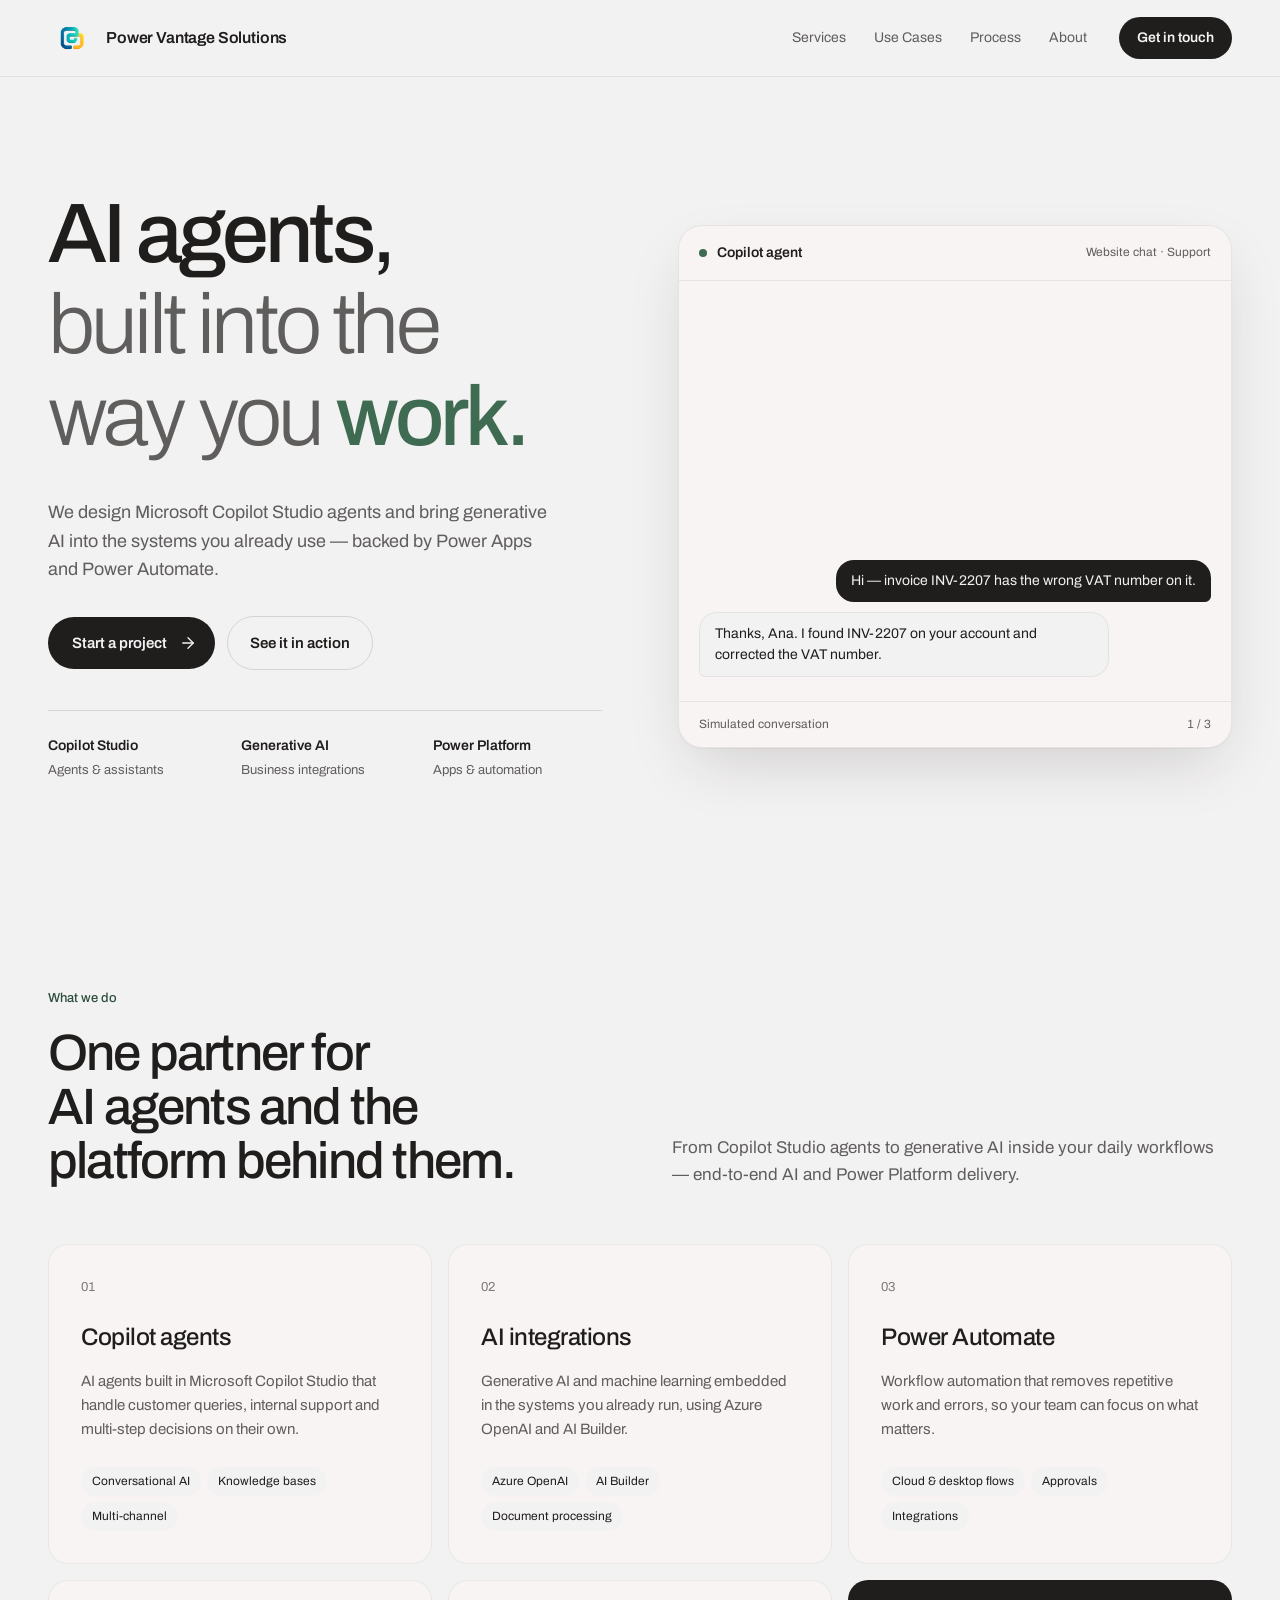
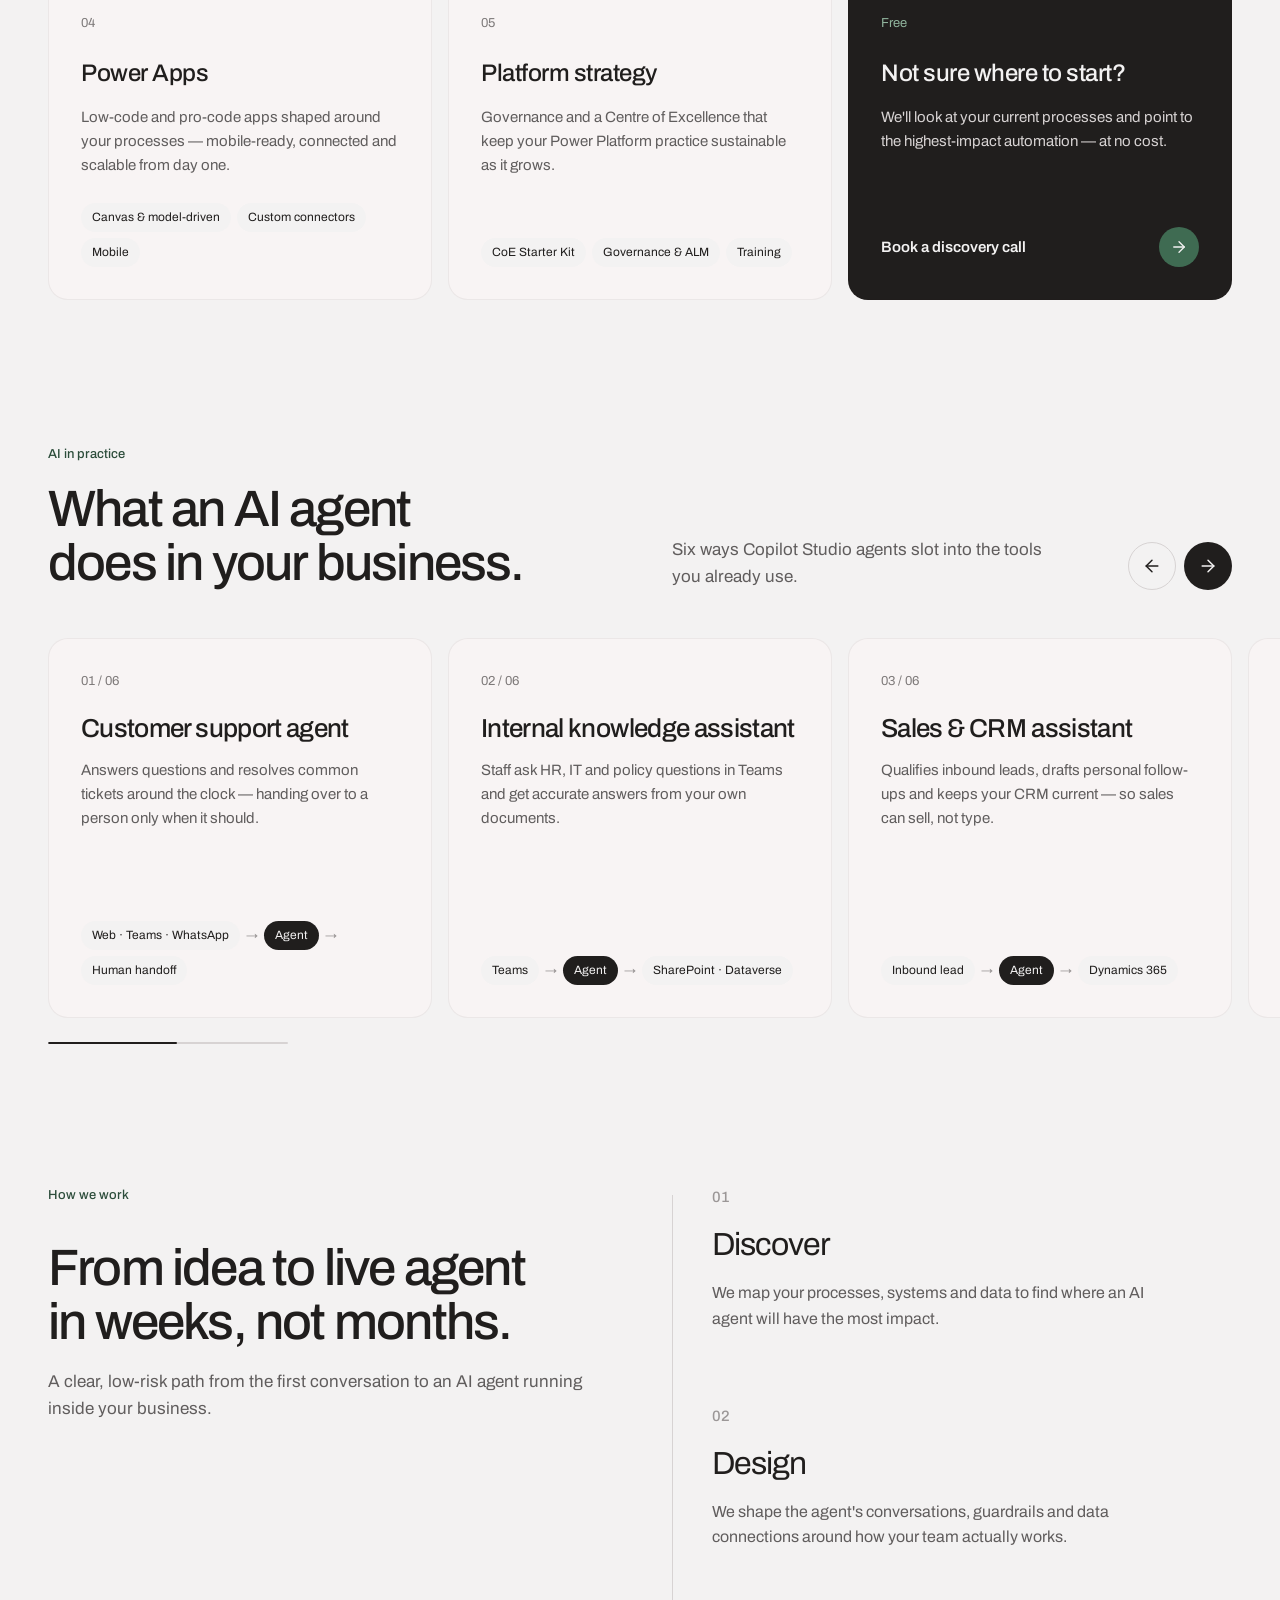
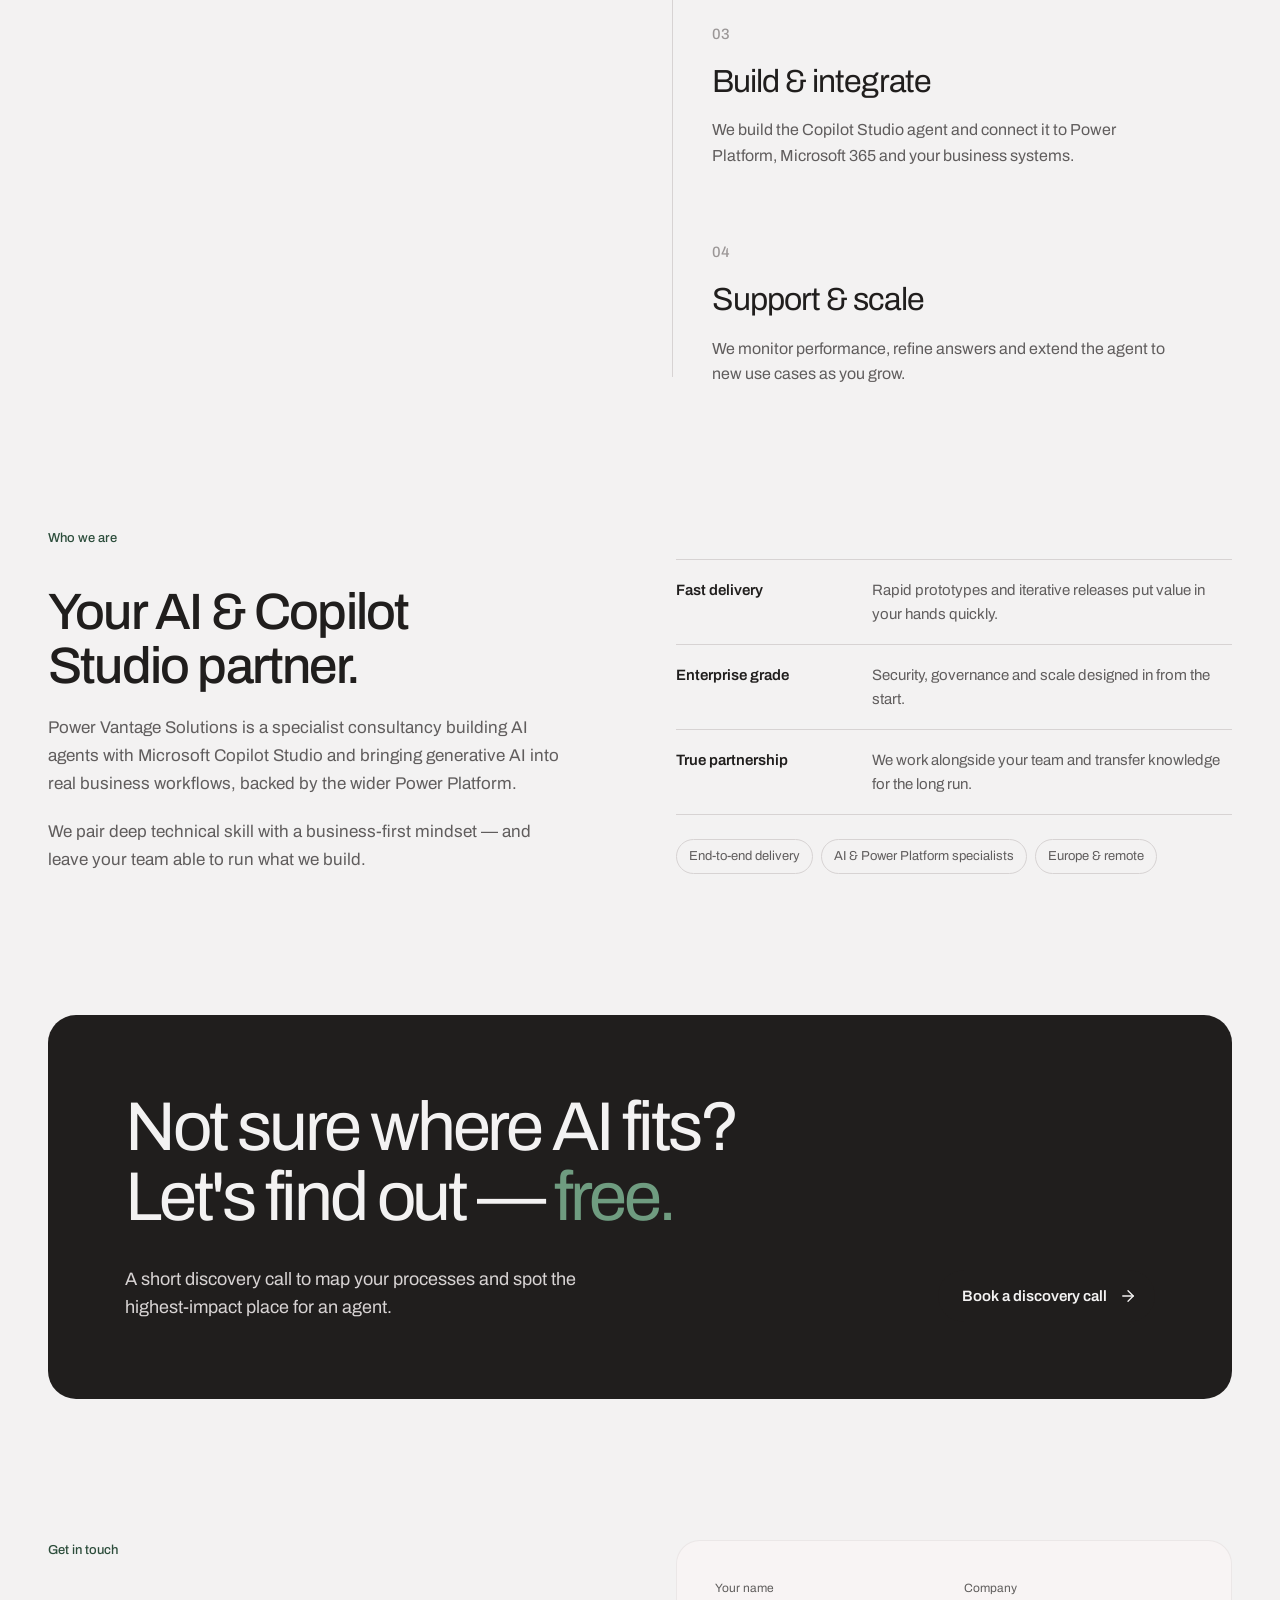
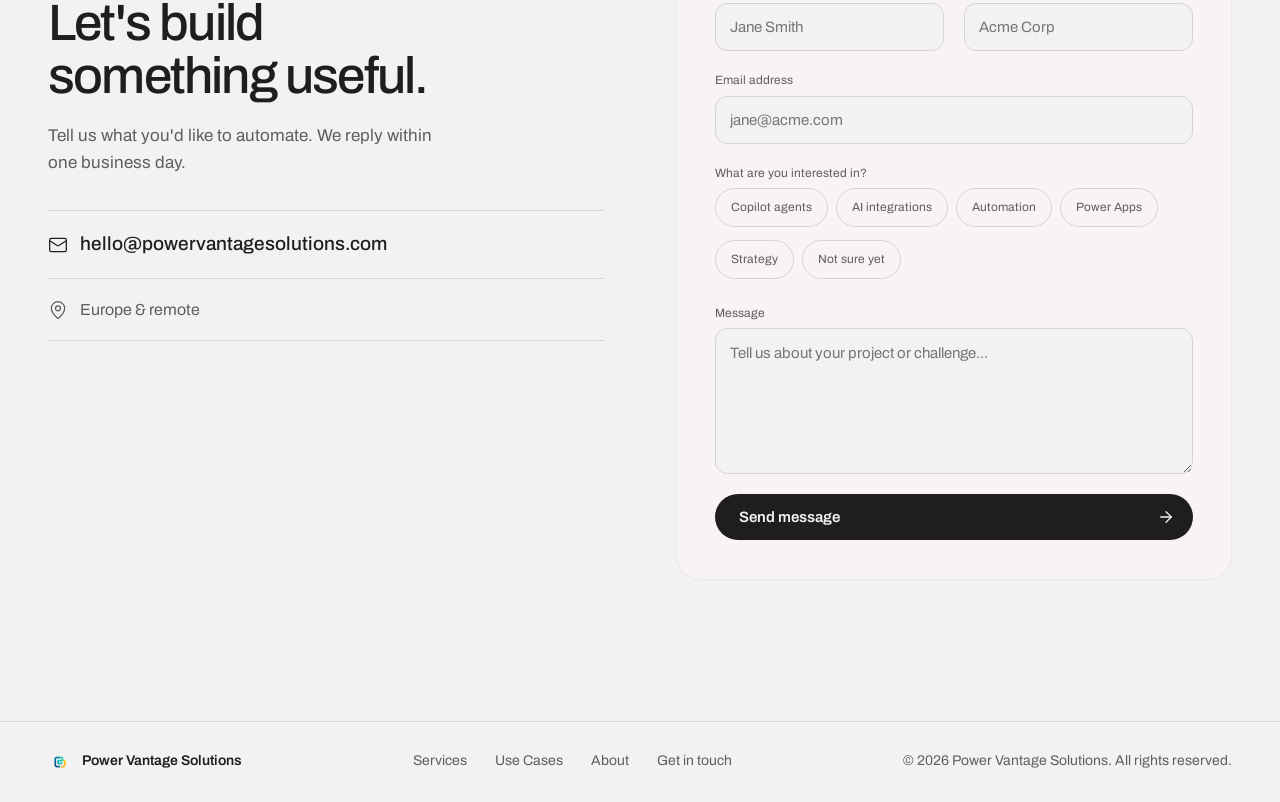
==== commit c276aecd: "Fix mobile use-case carousel swipe and tighten mobile layout The use-case carousel had touch-action:" ====
--- a/index.html
+++ b/index.html
@@ -28,7 +28,7 @@
   <link rel="preconnect" href="https://fonts.googleapis.com" />
   <link rel="preconnect" href="https://fonts.gstatic.com" crossorigin />
   <link href="https://fonts.googleapis.com/css2?family=Archivo:wght@300;400;500;600;700;800&display=swap" rel="stylesheet" />
-  <link rel="stylesheet" href="style.css?v=7" />
+  <link rel="stylesheet" href="style.css?v=8" />
 
   <script type="application/ld+json">
   {
@@ -422,7 +422,7 @@
     </div>
   </footer>
 
-  <script src="translations.js?v=7"></script>
-  <script src="script.js?v=7"></script>
+  <script src="translations.js?v=8"></script>
+  <script src="script.js?v=8"></script>
 </body>
 </html>
--- a/style.css
+++ b/style.css
@@ -304,12 +304,20 @@
 /* ============================================================
    USE CASES / CAROUSEL
    ============================================================ */
-.carousel { overflow: hidden; touch-action: pan-y; cursor: grab; user-select: none; -webkit-user-select: none; margin: -24px; padding: 24px; -ms-overflow-style: none; }
-.carousel:active { cursor: grabbing; }
+.carousel {
+  /* full-bleed to the page gutter so cards swipe edge-to-edge on mobile */
+  margin: -24px calc(-1 * var(--pad)); padding: 24px var(--pad);
+  overflow-x: auto; overflow-y: hidden;
+  overscroll-behavior-x: contain; -webkit-overflow-scrolling: touch;
+  touch-action: pan-x pan-y;
+  scroll-snap-type: x mandatory; scroll-padding-inline: var(--pad);
+  scrollbar-width: none; -ms-overflow-style: none;
+}
 .carousel::-webkit-scrollbar { display: none; }
-.carousel-track { display: flex; gap: 16px; }
+.carousel-track { display: flex; gap: 16px; width: max-content; }
 .uc-card {
-  flex: none; width: clamp(290px, 30vw, 390px); min-height: 380px;
+  flex: none; width: min(clamp(290px, 30vw, 390px), calc(100vw - 2 * var(--pad) - 24px)); min-height: 380px;
+  scroll-snap-align: start;
   background: var(--neutral-100); border: 1px solid color-mix(in srgb, var(--text) 6%, transparent);
   border-radius: 20px; padding: 32px; display: flex; flex-direction: column; gap: 14px;
 }
@@ -450,3 +458,28 @@
   .footer-brand { width: 100%; margin-right: 0; }
   .footer-copy { margin-left: 0; width: 100%; }
 }
+
+/* ============================================================
+   MOBILE REFINEMENTS
+   ============================================================ */
+@media (max-width: 760px) {
+  .nav { flex-wrap: nowrap; gap: 12px; padding-block: 10px; }
+  .nav-brand { min-width: 0; font-size: 15px; }
+  .nav-brand span { overflow: hidden; text-overflow: ellipsis; white-space: nowrap; }
+  .nav-logo-img { width: 40px; height: 40px; }
+  .nav-actions { flex: none; gap: 8px; }
+  .nav-toggle { width: 44px; height: 44px; }
+  .chat-body { min-height: 300px; }
+  .process-steps li { padding-bottom: 48px; }
+  .process-steps h3 { font-size: 28px; }
+  /* 16px stops iOS Safari from zooming in when a field gets focus */
+  .input { font-size: 16px; }
+}
+@media (max-width: 520px) {
+  .nav-actions .btn-pill-dark { display: none; } /* still available in the mobile menu */
+  .hero-stats { gap: 16px; }
+  .about-pillar { grid-template-columns: 1fr; gap: 4px; }
+  .uc-card { padding: 28px 24px; min-height: 340px; }
+  .uc-card h3 { font-size: 24px; }
+  .card { padding: 28px 24px; min-height: 0; }
+}
